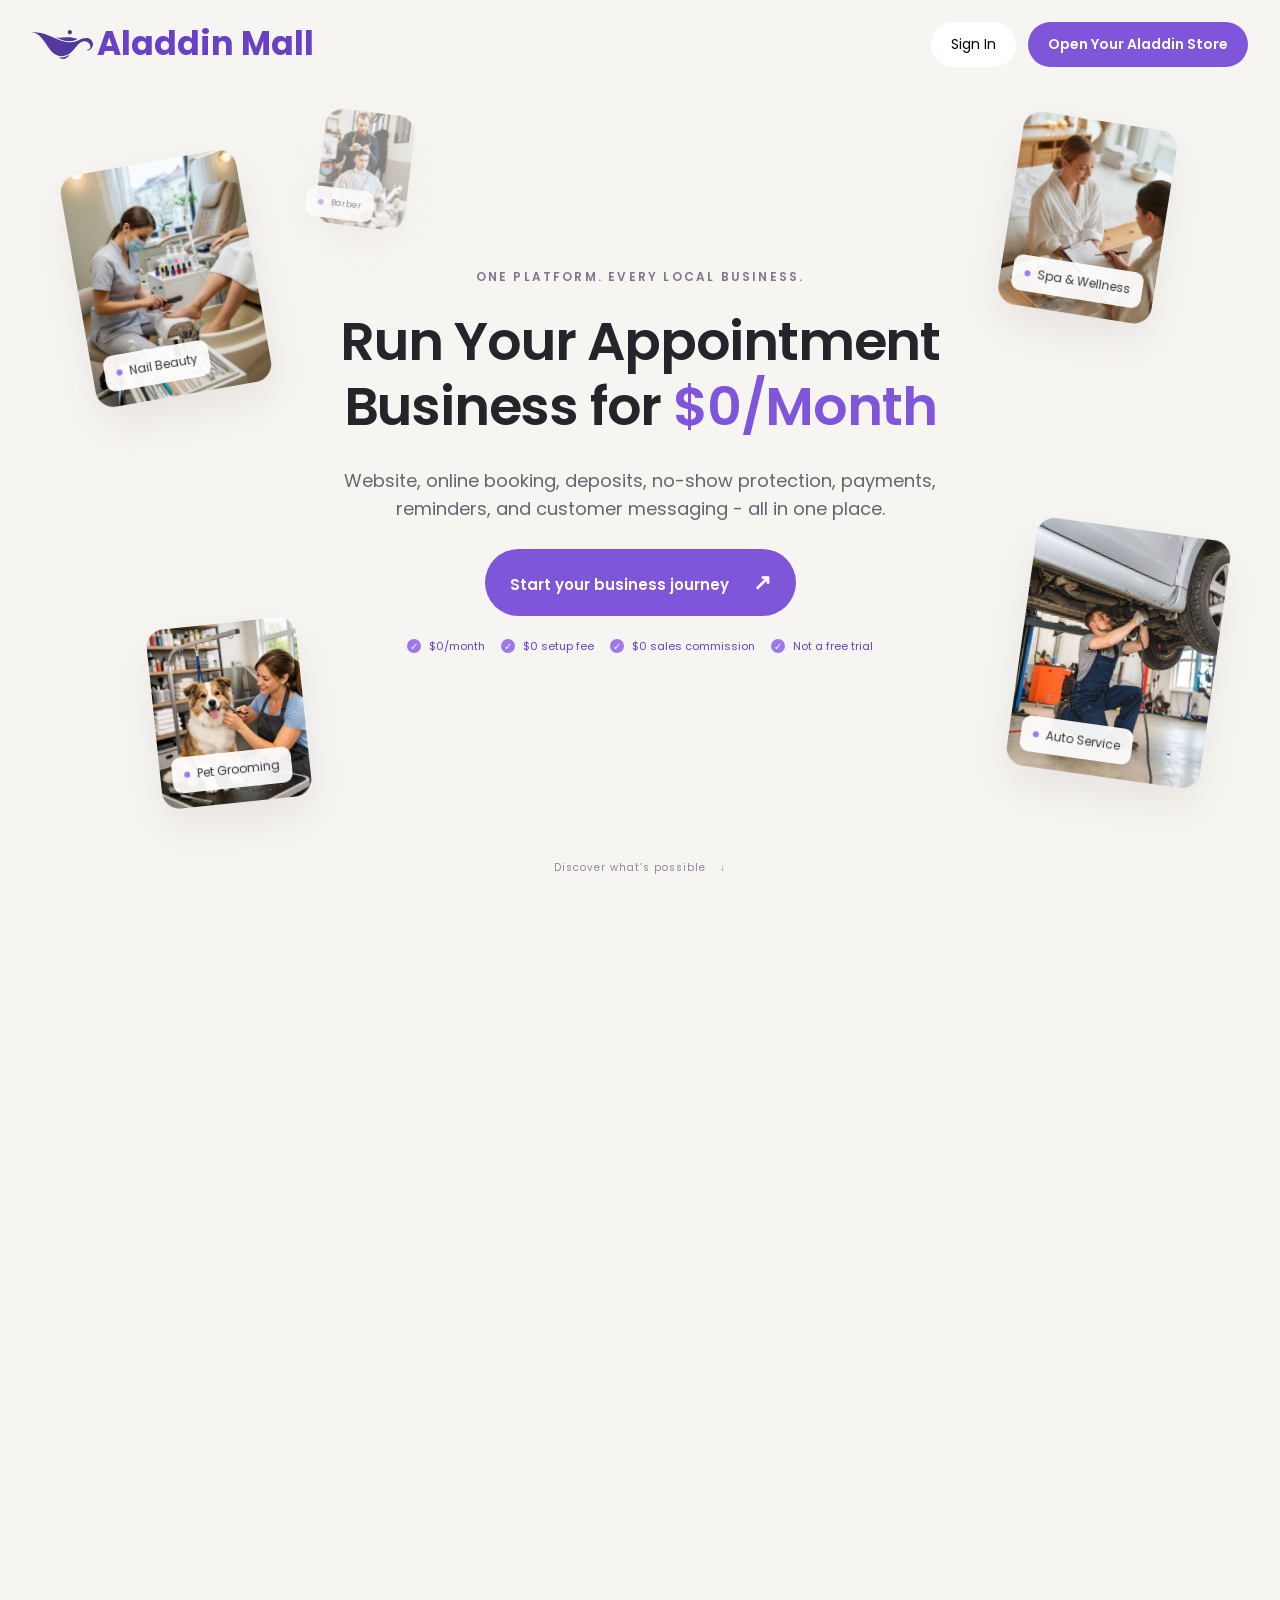
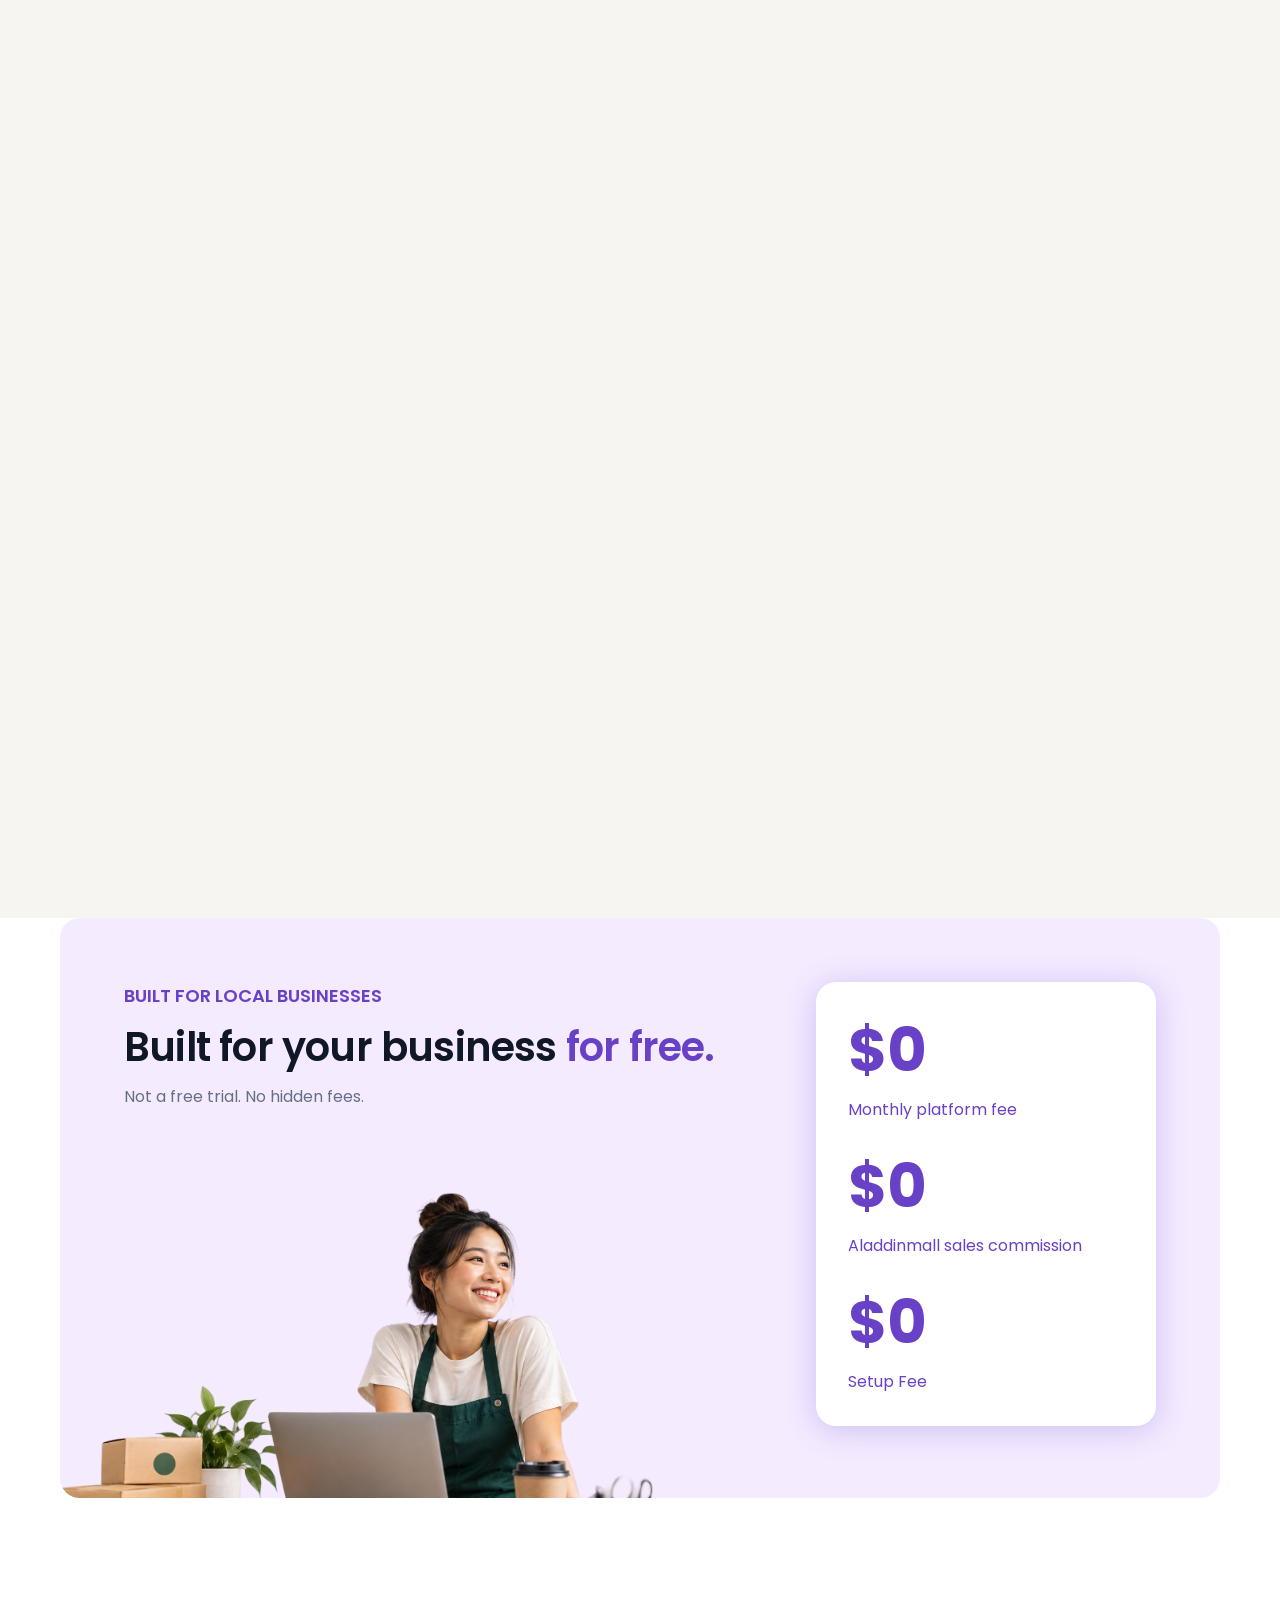
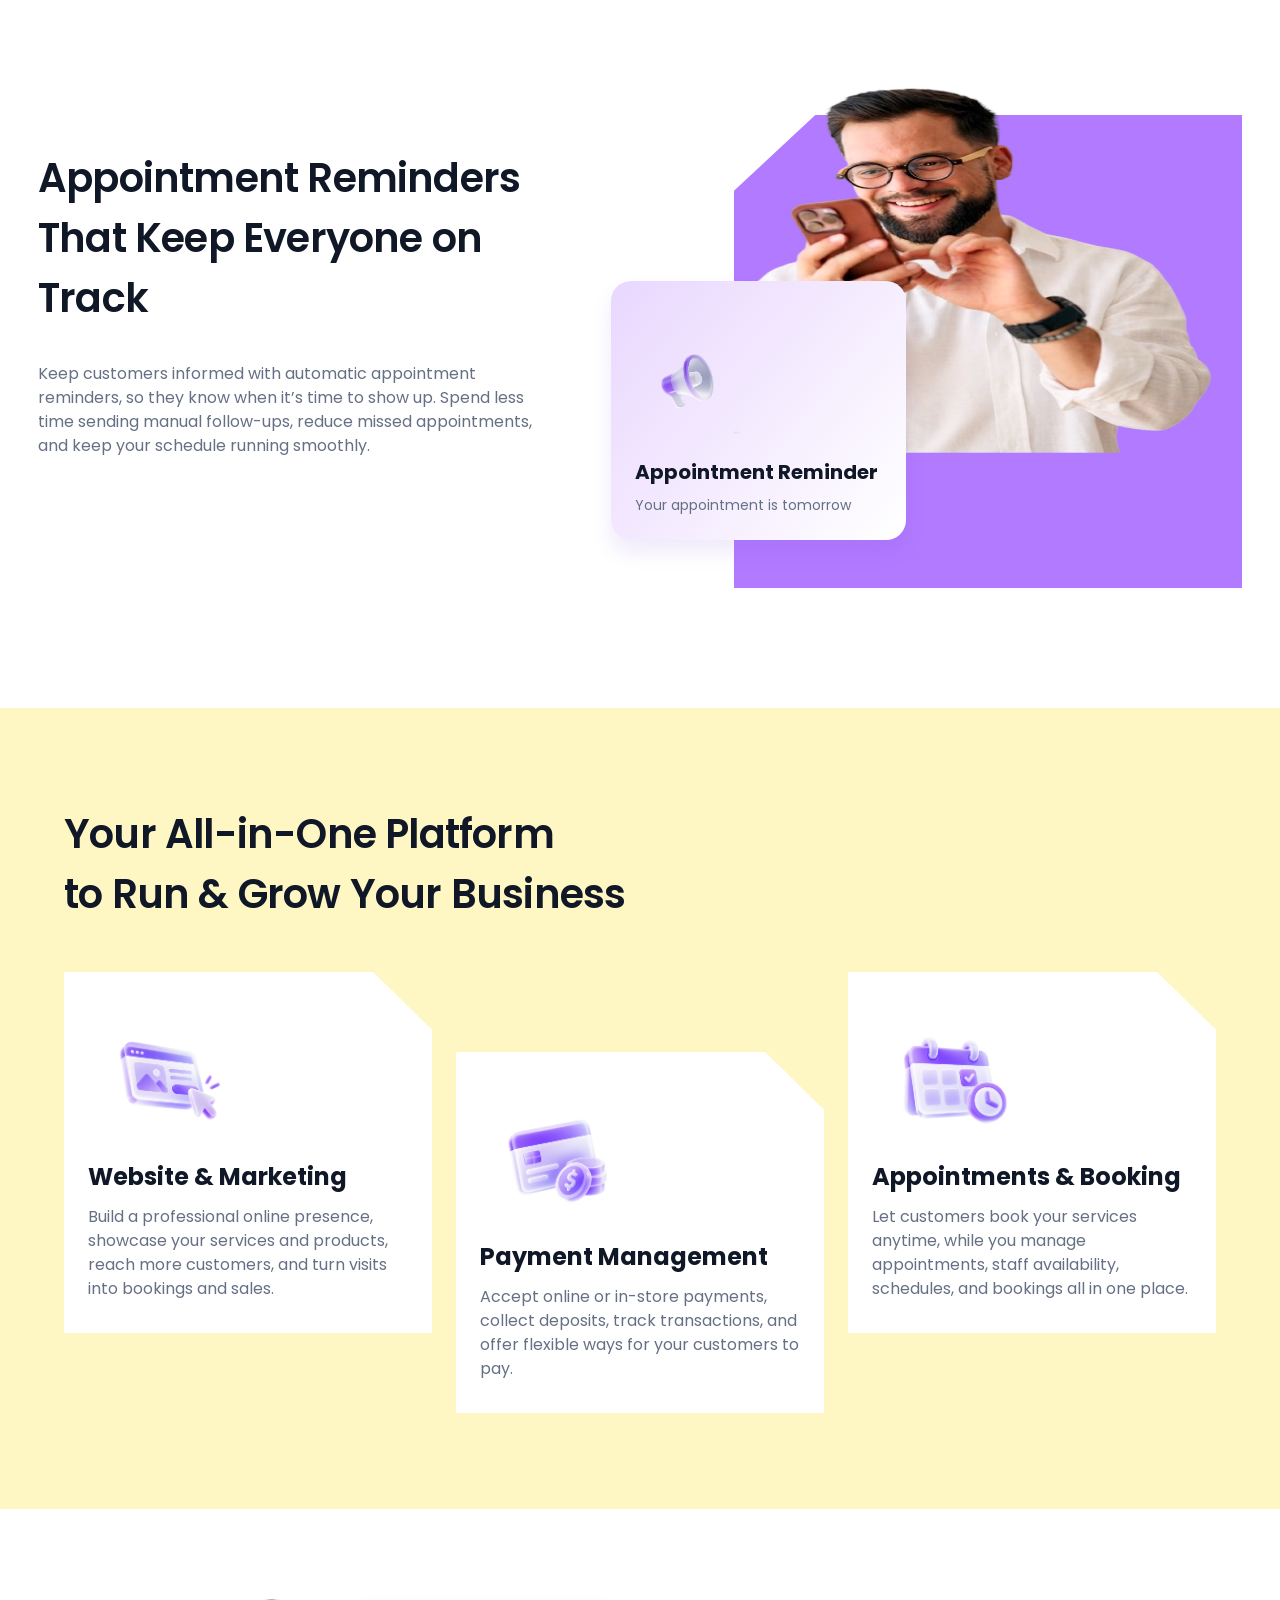
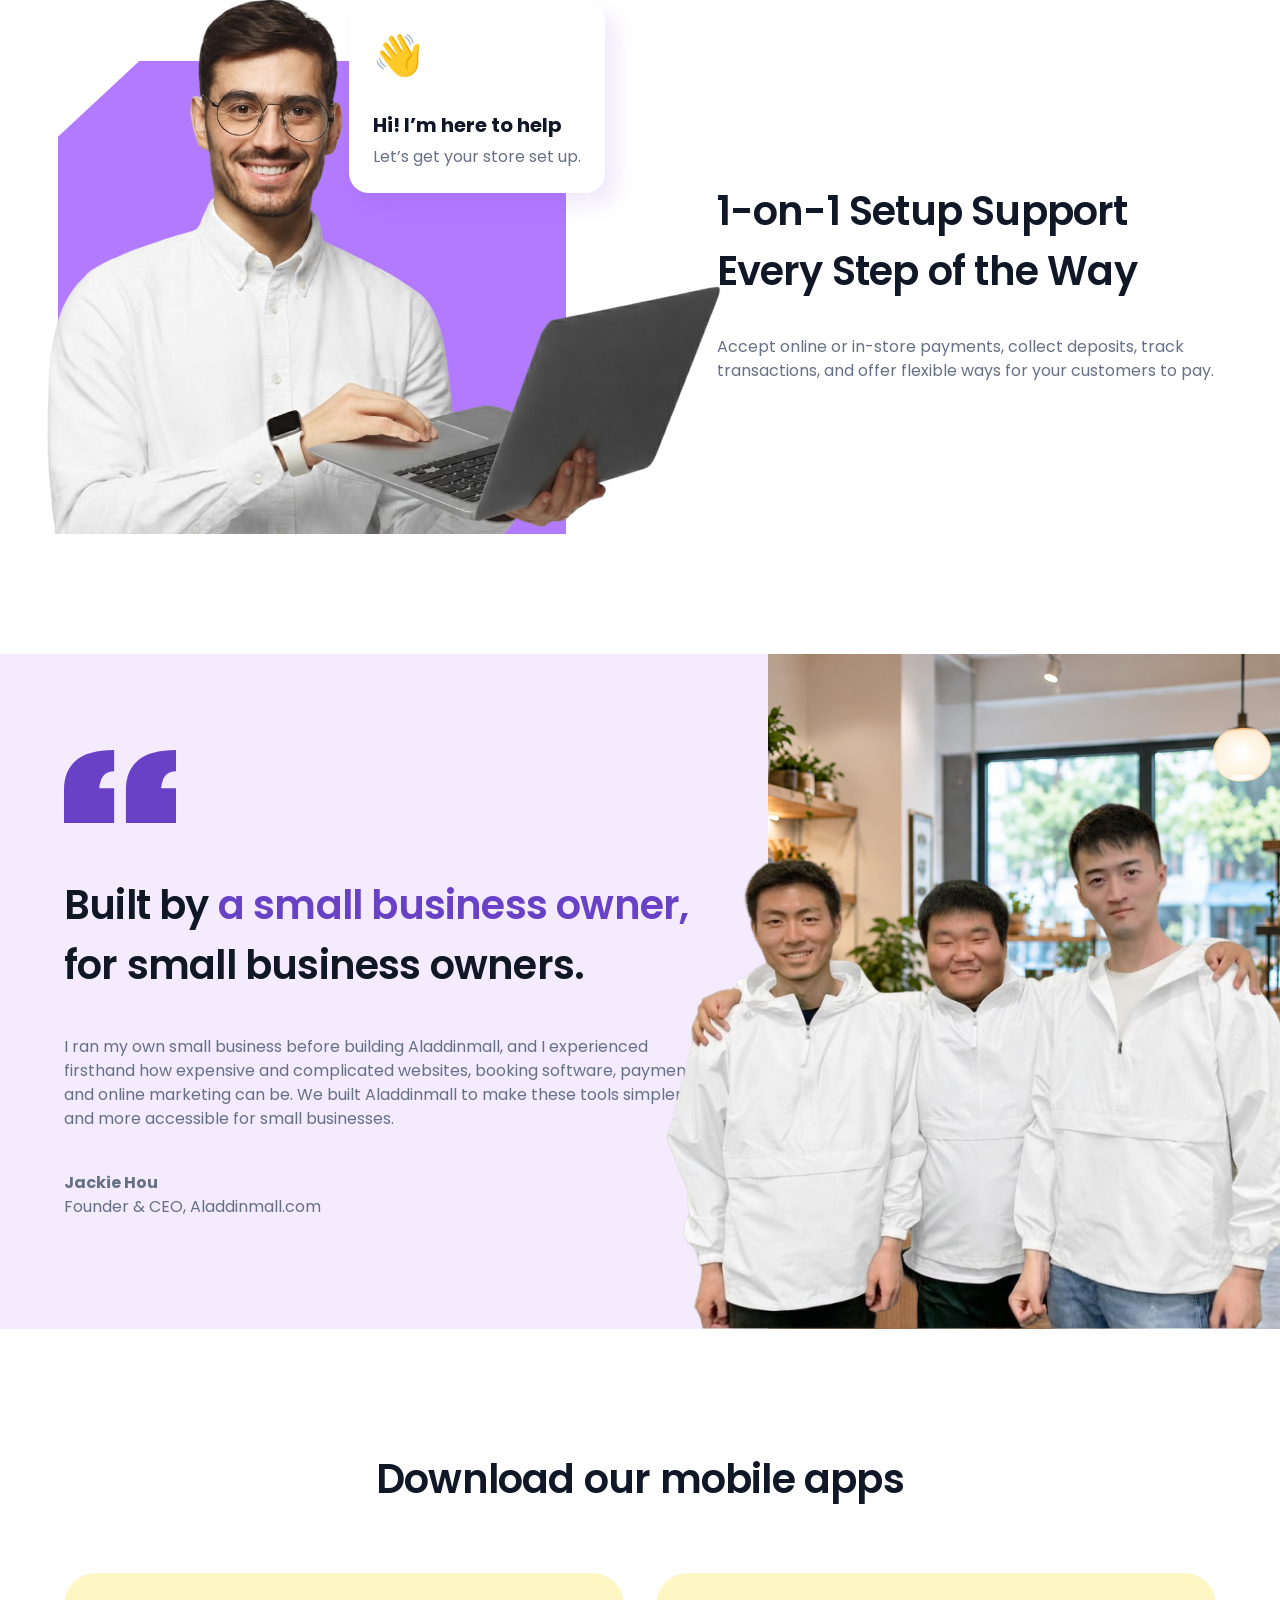
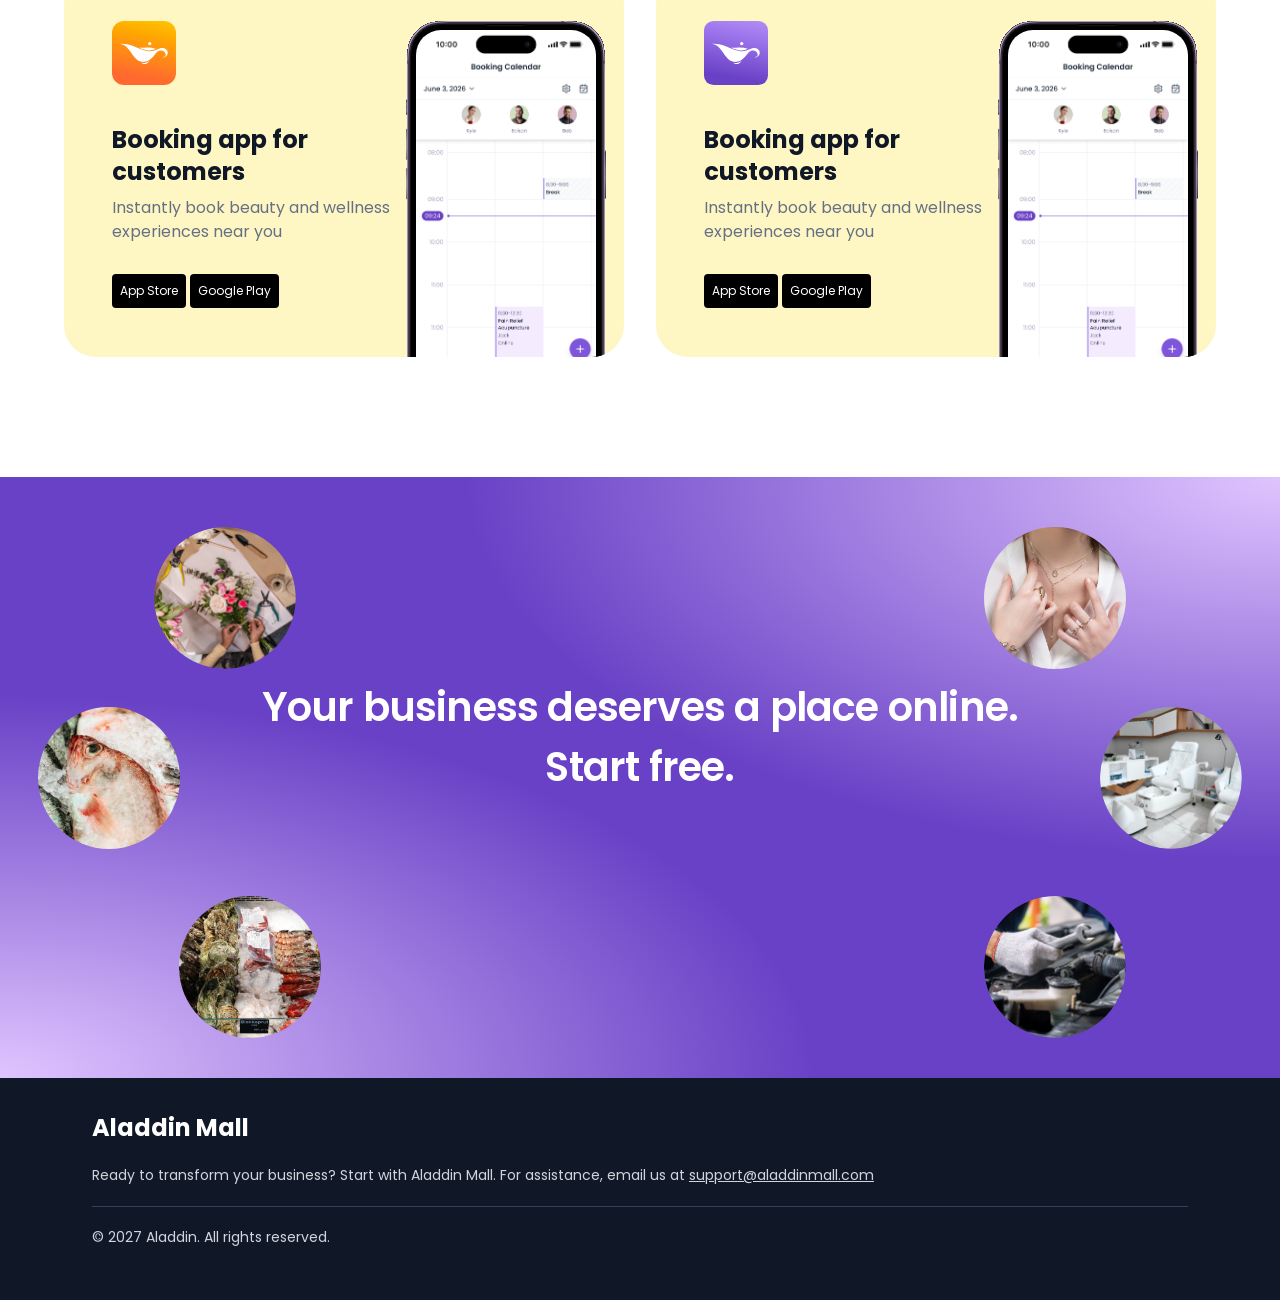
==== index.html @ a782cb8f "Simplify header navigation and set brand wordmark weight to 600" ====
<!doctype html><html lang="en"><meta charset="utf-8"><meta name="viewport" content="width=device-width,initial-scale=1"><title>Aladdin Mall — Your business online</title><link rel="stylesheet" href="style.css"><body><header><a class="logo" href="#"><img src="assets/c7a1d.svg" alt="" class="">Aladdin Mall</a><nav><button data-open="signin">Sign In</button><button class="primary" data-open="signup">Open Your Aladdin Store</button></nav></header><main><div class="hero-scroll-shell"><section class="hero world-hero" id="industries"><div class="gallery-copy"><small>BUILT FOR LOCAL BUSINESSES</small><h2>One platform.<br>Every service business.</h2><p>From beauty and wellness to pets and automotive —<br>everything you need to run your business, in one place.</p></div><div class="scene-stage" aria-label="Industries we serve"><button class="scene scene-0" data-sector="0" aria-label="Explore Nail Beauty"><img src="assets/8c4cc.png" alt="Nail Beauty"><span><i></i>Nail Beauty</span></button><button class="scene scene-1" data-sector="1" aria-label="Explore Spa & Wellness"><img src="assets/426ea.png" alt="Spa & Wellness"><span><i></i>Spa & Wellness</span></button><button class="scene scene-2" data-sector="2" aria-label="Explore Pet Grooming"><img src="assets/953e5.png" alt="Pet Grooming"><span><i></i>Pet Grooming</span></button><button class="scene scene-3" data-sector="3" aria-label="Explore Auto Service"><img src="assets/0fc1e.png" alt="Auto Service"><span><i></i>Auto Service</span></button><button class="scene scene-4" data-sector="4" aria-label="Explore Salon & Barber"><img src="assets/06a1c.png" alt="Barber"><span><i></i>Barber</span></button><button class="scene scene-5" data-sector="5" aria-label="Explore Salon"><img src="assets/salon.png" alt="Salon"><span><i></i>Salon</span></button><button class="scene scene-6" data-sector="6" aria-label="Explore Massage"><img src="assets/massage.png" alt="Massage"><span><i></i>Massage</span></button><button class="scene scene-7" data-sector="7" aria-label="Explore Tattoo & Piercing"><img src="assets/tattoo.png" alt="Tattoo & Piercing"><span><i></i>Tattoo & Piercing</span></button><button class="scene scene-8" data-sector="8" aria-label="Explore Fitness & Recovery"><img src="assets/fitness.png" alt="Fitness & Recovery"><span><i></i>Fitness & Recovery</span></button></div><div class="hero-copy"><small>ONE PLATFORM. EVERY LOCAL BUSINESS.</small><h1>Run Your Appointment Business for <em>$0/Month</em></h1><p>Website, online booking, deposits, no-show protection, payments, reminders, and customer messaging - all in one place.</p><button class="primary" data-open="signup">Start your business journey <span aria-hidden="true">↗</span></button><ul class="checks"><li>$0/month</li><li>$0 setup fee</li><li>$0 sales commission</li><li>Not a free trial</li></ul></div><div class="sector-nav" aria-label="Explore industries"><button data-sector="0" aria-pressed="true">Beauty</button><button data-sector="1" aria-pressed="false">Wellness</button><button data-sector="2" aria-pressed="false">Pets</button><button data-sector="3" aria-pressed="false">Automotive</button><button data-sector="4" aria-pressed="false">Barbers</button><button data-sector="5" aria-pressed="false">Salon</button><button data-sector="6" aria-pressed="false">Massage</button><button data-sector="7" aria-pressed="false">Tattoo & Piercing</button><button data-sector="8" aria-pressed="false">Fitness & Recovery</button></div><a class="scroll-cue" href="#pricing">Discover what’s possible <span>↓</span></a></section></div><section class="price" id="pricing"><small>BUILT FOR LOCAL BUSINESSES</small><h2>Built for your business <em>for free.</em></h2><p>Not a free trial. No hidden fees.</p><img src="assets/4f24e.png" alt="Business owner" class="owner"><aside><div><strong>$0</strong><p>Monthly platform fee</p></div><div><strong>$0</strong><p>Aladdinmall sales commission</p></div><div><strong>$0</strong><p>Setup Fee</p></div></aside></section><section class="split reminder"><div><h2>Appointment Reminders<br>That Keep Everyone on Track</h2><p>Keep customers informed with automatic appointment reminders, so they know when it’s time to show up. Spend less time sending manual follow-ups, reduce missed appointments, and keep your schedule running smoothly.</p></div><div class="visual"><div class="purple"></div><img src="assets/606b9.png" alt="Customer receiving an appointment reminder" class="person"><div class="note"><img src="assets/09635.png" alt="" class=""><b>Appointment Reminder</b><p>Your appointment is tomorrow</p></div></div></section><section class="features"><h2>Your All-in-One Platform<br>to Run & Grow Your Business</h2><div class="feature-grid"><article><img src="assets/d208a.png" alt="" class=""><h3>Website & Marketing</h3><p>Build a professional online presence, showcase your services and products, reach more customers, and turn visits into bookings and sales.</p></article><article><img src="assets/2c61c.png" alt="" class=""><h3>Payment Management</h3><p>Accept online or in-store payments, collect deposits, track transactions, and offer flexible ways for your customers to pay.</p></article><article><img src="assets/446aa.png" alt="" class=""><h3>Appointments & Booking</h3><p>Let customers book your services anytime, while you manage appointments, staff availability, schedules, and bookings all in one place.</p></article></div></section><section class="split support"><div class="visual"><div class="purple"></div><img src="assets/d45be.png" alt="Setup support specialist" class="person"><div class="help">👋<h3>Hi! I’m here to help</h3><p>Let’s get your store set up.</p></div></div><div><h2>1-on-1 Setup Support<br>Every Step of the Way</h2><p>Accept online or in-store payments, collect deposits, track transactions, and offer flexible ways for your customers to pay.</p></div></section><section class="founder"><div><img src="assets/9c1d0.svg" alt="Quote" class="quote"><h2>Built by <em>a small business owner,</em><br>for small business owners.</h2><p>I ran my own small business before building Aladdinmall, and I experienced firsthand how expensive and complicated websites, booking software, payments, and online marketing can be. We built Aladdinmall to make these tools simpler and more accessible for small businesses.</p><p><b>Jackie Hou</b><br>Founder & CEO, Aladdinmall.com</p></div><div class="founder-image"><img src="assets/222a6.png" alt="" class=""><img src="assets/e5a59.png" alt="" class=""></div></section><section class="apps"><h2>Download our mobile apps</h2><div class="app-grid"><article><img src="assets/648e6.svg" alt="Aladdin app" class="app-icon"><h3>Booking app for<br>customers</h3><p>Instantly book beauty and wellness<br> experiences near you</p><a href="https://apps.apple.com/us/search?term=aladdinmall" class="store">App Store</a> <a class="store" href="https://play.google.com/store/search?q=aladdinmall&c=apps">Google Play</a><div class="phone"><img src="assets/fc90f.svg" alt="" class=""><img src="assets/3c81b.png" alt="App preview" class="screen"></div></article><article><img src="assets/37de2.svg" alt="Aladdin app" class="app-icon"><h3>Booking app for<br>customers</h3><p>Instantly book beauty and wellness<br> experiences near you</p><a href="https://apps.apple.com/us/search?term=aladdinmall" class="store">App Store</a> <a class="store" href="https://play.google.com/store/search?q=aladdinmall&c=apps">Google Play</a><div class="phone"><img src="assets/fcab3.svg" alt="" class=""><img src="assets/3c81b.png" alt="App preview" class="screen"></div></article></div></section><section class="cta"><img class="portrait portrait-0" src="assets/8f274.png" alt="Local business"><img class="portrait portrait-1" src="assets/889fd.png" alt="Local business"><img class="portrait portrait-2" src="assets/e3563.png" alt="Local business"><img class="portrait portrait-3" src="assets/97fcd.png" alt="Local business"><img class="portrait portrait-4" src="assets/60ba9.png" alt="Local business"><img class="portrait portrait-5" src="assets/eb3d9.png" alt="Local business"><h2>Your business deserves a place online.<br>Start free.</h2><p>Free website. Booking. Reminders. Payments.</p><button data-open="signup">Get started free</button></section></main><footer><a class="logo" href="#">Aladdin Mall</a><p>Ready to transform your business? Start with Aladdin Mall. For assistance, email us at <a href="mailto:support@aladdinmall.com">support@aladdinmall.com</a></p><hr><p>© 2027 Aladdin. All rights reserved.</p></footer><dialog><form><button type="button" class="close" aria-label="Close">×</button><h2 id="dialog-title">Open your Aladdin store</h2><p>Leave your details to prepare your store setup.</p><label>Business name<input name="business" required autocomplete="organization"></label><label>Email<input type="email" name="email" required autocomplete="email"></label><button class="primary">Continue</button><p id="feedback" role="status"></p></form></dialog><script src="app.js"></script></body></html>
---- style.css ----
@import url('https://fonts.googleapis.com/css2?family=Poppins:wght@400;500;600;700&display=swap');
:root{--purple:#6941c6;--muted:#667085}*{box-sizing:border-box}body{margin:0;color:#101828;font:16px Poppins,Arial,sans-serif}h1,h2,h3,p{margin:0}h1{font-size:60px;line-height:1.2;letter-spacing:-1.2px;font-weight:600}h2{font-size:40px;line-height:1.5;letter-spacing:-.8px;font-weight:600}h3{font-size:24px;line-height:32px}p{color:var(--muted);line-height:1.5}em{font-style:normal;color:var(--purple)}small{color:var(--purple);font-size:18px;font-weight:600}button,a{font:inherit}button{border:0;cursor:pointer;background:white;padding:12px 20px;border-radius:100px}button:hover{filter:brightness(.94)}button:focus-visible,a:focus-visible{outline:3px solid #b692f6;outline-offset:4px}.primary{background:#7f56d9;color:white;font-weight:600}header{height:88px;max-width:1320px;margin:auto;padding:24px 32px;display:flex;justify-content:space-between;align-items:center}.logo{display:flex;align-items:center;text-decoration:none;font-size:33px;font-weight:700;color:var(--purple);gap:4px}.logo img{width:61px;height:29px}nav{display:flex;gap:12px;font-size:14px}.hero{text-align:center;height:692px;padding:112px 20px 0}.hero>p{font-size:18px;line-height:28px;margin:32px auto}.hero .primary{width:200px;height:60px}.checks{display:flex;justify-content:center;gap:24px;list-style:none;padding:0;margin:32px 0;color:var(--purple)}.checks li:before{content:'✓';display:inline-grid;place-items:center;background:#9e77ed;color:white;width:20px;height:20px;border-radius:50%;margin-right:8px}.industries{text-align:center;padding:120px 0}.industries p{font-size:18px;margin:12px 20px 64px}.carousel{display:flex;gap:24px;overflow:auto;justify-content:center;padding:0 12px}.industry{position:relative;flex:0 0 265px;height:326px;border-radius:12px;overflow:hidden}.industry>img{width:100%;height:100%;object-fit:cover}.industry span{position:absolute;bottom:16px;left:13px;right:13px;background:#ffffffc9;backdrop-filter:blur(6px);padding:12px;text-align:left;border-radius:8px;font-weight:600}.price{margin:0 60px;position:relative;height:580px;border-radius:20px;background:#f4ebff;padding:64px;overflow:hidden}.price h2{margin:8px 0}.price .owner{position:absolute;width:820px;bottom:-50px;left:-50px}.price aside{position:absolute;right:64px;top:64px;background:white;border-radius:20px;width:340px;padding:32px;box-shadow:0 4px 30px #7f56d94d}.price aside strong{font-size:60px;line-height:72px;color:var(--purple)}.price aside p{color:var(--purple);margin:12px 0 28px}.price aside div:last-child p{margin-bottom:0}.split{display:grid;grid-template-columns:1fr 1.2fr;align-items:center;gap:48px;padding:120px 38px;min-height:800px}.split p{margin-top:34px}.visual{position:relative;height:570px}.purple{position:absolute;background:#b17aff;width:508px;height:473px;bottom:0;right:0;clip-path:polygon(16% 0,100% 0,100% 100%,0 100%,0 16%)}.person{position:absolute;right:0;bottom:0;width:564px;height:647px;object-fit:contain}.note{position:absolute;bottom:48px;left:0;padding:24px;background:linear-gradient(130deg,#e9d7fe,white);box-shadow:0 12px 20px #7f56d91f;border-radius:20px;width:295px}.note img{display:block;width:107px;height:152px;object-fit:contain}.note b{display:block;font-size:20px}.note p{font-size:14px;margin:8px 0 0}.features{background:#fef7c3;padding:96px 64px}.feature-grid{display:grid;grid-template-columns:repeat(3,1fr);gap:24px;margin-top:48px;align-items:start}.feature-grid article{background:white;padding:32px 24px;clip-path:polygon(0 0,84% 0,100% 16%,100% 100%,0 100%)}.feature-grid article:nth-child(2){margin-top:80px}.feature-grid img{width:150px;height:150px;object-fit:contain}.feature-grid p{margin-top:12px}.support{grid-template-columns:1.2fr 1fr;min-height:745px}.support .visual{height:505px}.support .person{width:718px;height:551px;left:0}.support .purple{left:20px}.help{position:absolute;right:10%;top:-28px;background:white;padding:24px;border-radius:0 20px 20px;box-shadow:12px 12px 20px #7f56d91f;font-size:40px}.help h3{font-size:20px;margin-top:24px}.help p{font-size:16px;margin:4px 0 0}.founder{display:grid;grid-template-columns:60% 40%;background:#f4ebff;overflow:hidden;min-height:675px}.founder>div:first-child{padding:96px 64px}.quote{width:112px;height:73px;margin-bottom:45px}.founder p{margin-top:40px}.founder-image{position:relative}.founder-image img:first-child{width:100%;height:100%;object-fit:cover;position:absolute}.founder-image img:last-child{position:absolute;width:143%;height:604px;bottom:0;left:-24%;object-fit:cover}.apps{padding:120px 64px}.apps>h2{text-align:center;margin-bottom:64px}.app-grid{display:grid;grid-template-columns:1fr 1fr;gap:32px}.app-grid article{position:relative;background:#fef7c3;border-radius:32px;padding:48px;overflow:hidden;height:384px}.app-icon{width:64px;height:64px;margin-bottom:32px}.app-grid h3{max-width:287px}.app-grid p{margin:8px 0 30px;max-width:287px}.store{display:inline-block;color:white;background:black;font-size:12px;text-decoration:none;padding:8px;border-radius:4px}.phone{position:absolute;left:61%;top:48px;width:200px;height:408px}.phone>img:first-child{width:100%;height:100%}.phone .screen{position:absolute;inset:2.2% 5%;width:90%;height:95.6%;object-fit:cover;border-radius:25px}.cta{background:radial-gradient(at 0% 100%,#dfc4ff,transparent 45%),radial-gradient(at 100% 0%,#dfc4ff,transparent 45%),#6941c6;text-align:center;padding:200px 20px 160px;color:white}.cta p{color:#e9d7fe;margin:24px 0}footer{padding:32px 92px;background:#101828;color:white;font-size:14px}footer .logo{color:white;font-size:24px}footer p{margin:20px 0;color:#d0d5dd}footer a{color:inherit}hr{border:0;border-top:1px solid #344054}dialog{border:0;border-radius:24px;padding:40px;width:min(92vw,500px);box-shadow:0 20px 80px #10182855}dialog::backdrop{background:#10182899}dialog h2{font-size:28px}label{display:block;margin:20px 0}input{display:block;width:100%;padding:12px;border:1px solid #d0d5dd;border-radius:8px;font:inherit;margin-top:6px}.close{position:absolute;right:8px;top:4px;font-size:28px}#feedback{margin-top:16px}
@media(max-width:1000px){h1{font-size:48px}h2{font-size:32px}.price{margin:0 24px;padding:40px}.price aside{right:32px;width:280px}.price h2{max-width:55%}.split{gap:24px;padding:90px 24px}.person{max-width:100%}.purple{max-width:90%}.support .person{width:100%}.founder>div:first-child{padding:60px 32px}.apps{padding:80px 24px}.app-grid article{padding:32px}.phone{left:65%}.app-grid h3,.app-grid p{max-width:60%}.store{font-size:10px}.logo{font-size:25px}.feature-grid{gap:16px}.features{padding:64px 24px}}
@media(max-width:650px){header{padding:16px;height:80px}.logo{font-size:20px}.logo img{width:38px;height:auto}nav .primary{font-size:11px;padding:10px}nav button:first-child{padding:8px;font-size:12px}nav{gap:2px}.hero{height:auto;padding:90px 20px 100px}h1{font-size:38px}h1 br{display:none}.hero p br,.industries p br{display:none}.checks{flex-wrap:wrap;font-size:12px;gap:12px}.industries{padding:60px 0}.industries h2{padding:0 20px}.industries p{margin-bottom:32px}.carousel{justify-content:flex-start;padding:0 20px}.industry{flex-basis:230px}small{font-size:13px}.price{height:740px;margin:0 16px;padding:28px}.price h2{max-width:100%}.price aside{top:220px;right:24px;width:190px;padding:20px}.price aside strong{font-size:44px}.price aside p{font-size:12px}.price .owner{width:580px;left:-150px;bottom:0}.split,.support{display:flex;flex-direction:column;min-height:0;padding:80px 24px;gap:50px}.split h2{font-size:30px}.visual{width:100%;height:430px}.person{height:470px}.purple{height:340px}.note{width:220px;bottom:0;padding:18px}.note img{height:90px;width:80px}.note b{font-size:16px}.features{padding:60px 24px}.feature-grid{grid-template-columns:1fr}.feature-grid article:nth-child(2){margin:0}.feature-grid img{width:120px;height:120px}.support .visual{height:400px}.support .person{height:430px}.help{padding:16px;right:0;top:0}.help h3{font-size:16px}.help p{font-size:12px}.founder{grid-template-columns:1fr}.founder>div:first-child{padding:60px 24px}.founder-image{height:480px}.founder-image img:last-child{height:460px}.app-grid{grid-template-columns:1fr}.apps{padding:64px 20px}.apps>h2{margin-bottom:32px}.app-grid article{padding:24px}.app-grid h3{font-size:20px}.app-grid p{font-size:13px}.phone{left:62%;width:170px;height:346px;top:80px}.cta{padding:100px 24px}.cta h2{font-size:30px}footer{padding:32px 24px}}
.cta{position:relative;overflow:hidden}.portrait{position:absolute;width:142px;height:142px;object-fit:cover;border-radius:50%}.portrait-0{left:12%;top:50px}.portrait-1{left:3%;top:230px}.portrait-2{left:14%;bottom:40px}.portrait-3{right:12%;top:50px}.portrait-4{right:3%;top:230px}.portrait-5{right:12%;bottom:40px}@media(max-width:900px){.portrait{width:70px;height:70px;opacity:.5}.portrait-1,.portrait-4{display:none}}/* Motion: progressive enhancement, with content visible before initialization. */
html{scroll-behavior:smooth;scroll-padding-top:100px}header{position:sticky;top:0;z-index:20;max-width:none;padding-left:max(32px,calc((100vw - 1256px)/2));padding-right:max(32px,calc((100vw - 1256px)/2));background:#ffffffed;backdrop-filter:blur(16px);transition:box-shadow .3s,height .3s}header.scrolled{box-shadow:0 4px 28px #6941c610}button,.store{transition:transform .25s,box-shadow .25s,background .25s}button:hover,.store:hover{transform:translateY(-3px);box-shadow:0 8px 24px #6941c62b}button:active,.store:active{transform:translateY(0) scale(.97)}.industry{transition:transform .4s,box-shadow .4s}.industry>img{transition:transform .7s cubic-bezier(.2,.7,.2,1)}.industry:hover>img{transform:scale(1.075)}.industry:hover{box-shadow:0 16px 30px #10182826}.feature-grid article{transition:translate .35s}.feature-grid article:hover{translate:0 -10px}.feature-grid article img{transition:transform .5s}.feature-grid article:hover img{transform:translateY(-8px) rotate(-4deg)}.app-grid article{transition:box-shadow .35s}.app-grid article:hover{box-shadow:0 18px 40px #6941c61f}.phone{transition:transform .6s}.app-grid article:hover .phone{transform:translateY(-14px) rotate(-2deg)}.motion-reveal{opacity:0;translate:0 36px;transition:opacity .8s cubic-bezier(.2,.7,.2,1),translate .8s cubic-bezier(.2,.7,.2,1);transition-delay:var(--reveal-delay,0ms)}.motion-reveal.is-visible{opacity:1;translate:0 0}.scroll-progress{position:fixed;left:0;top:0;height:3px;width:100%;transform:scaleX(0);transform-origin:left;background:linear-gradient(90deg,#b692f6,#6941c6);z-index:30;pointer-events:none}.visual .person,.portrait{translate:0 var(--parallax,0px)}.note,.help{animation:float-card 5s ease-in-out infinite}.help{animation-delay:-2.5s}@keyframes float-card{0%,100%{transform:translateY(0)}50%{transform:translateY(-10px)}}.hero em{background:linear-gradient(110deg,#6941c6 20%,#ac7ef4 50%,#6941c6 80%);background-size:200% auto;background-clip:text;-webkit-background-clip:text;color:transparent;animation:hero-sheen 7s ease-in-out infinite}@keyframes hero-sheen{0%,100%{background-position:0% center}50%{background-position:100% center}}dialog[open]{animation:dialog-in .25s ease-out}@keyframes dialog-in{from{opacity:0;transform:translateY(14px) scale(.98)}to{opacity:1;transform:none}}@media(max-width:650px){header{padding:16px}.motion-reveal{translate:0 22px}.note,.help{animation:none}}@media(prefers-reduced-motion:reduce){html{scroll-behavior:auto}*,*::before,*::after{animation:none!important;transition:none!important}.motion-reveal{opacity:1;translate:none}.visual .person,.portrait{translate:none!important}.hero em{color:#6941c6;background:none}}
/* A single editorial canvas for navigation, message and industry scenes. */
body{background:#fff}header{background:#f7f5f1e8;box-shadow:none}header nav>a{align-self:center;text-decoration:none;color:#344054;padding:8px 12px}header.scrolled{background:#fffffff2}.world-hero{position:relative;isolation:isolate;min-height:880px;height:calc(100svh - 88px);max-height:1100px;padding:86px 20px 120px;background:#f7f5f1;overflow:hidden;display:flex;flex-direction:column;align-items:center;justify-content:center}.hero-copy{position:relative;z-index:2;max-width:780px;pointer-events:none}.hero-copy>*{pointer-events:auto}.hero-copy small{font-size:12px;letter-spacing:2.2px;color:#81748f}.hero-copy h1{font-size:clamp(60px,5.4vw,86px);line-height:1.08;letter-spacing:-4px;margin:22px 0 28px;color:#23252b}.hero-copy h1 em{background:none;color:#7f56d9;animation:none}.hero-copy>p{font-size:17px;line-height:1.8;color:#68636e}.hero-copy>p strong{color:#6941c6;font-weight:500;display:inline-block;min-width:90px}.hero-copy>p b{font-weight:500;color:#343039}.hero-copy .primary{width:auto;height:auto;padding:17px 25px;margin-top:26px;font-size:15px}.hero-copy .primary span{margin-left:20px;font-size:22px}.hero-copy .checks{font-size:11px;gap:16px;margin:22px 0 0}.hero-copy .checks li:before{width:14px;height:14px;font-size:10px}.scene-stage{position:absolute;inset:0;z-index:0}.scene{position:absolute;padding:0;background:transparent;border-radius:18px;overflow:visible;width:178px;height:235px;box-shadow:0 20px 44px #44364c16;transform:rotate(var(--angle));animation:scene-drift 7s ease-in-out infinite;animation-delay:var(--phase);transition:opacity .5s,filter .5s,scale .4s}.scene>img{width:100%;height:100%;object-fit:cover;border-radius:18px}.scene>span{position:absolute;bottom:15px;left:12px;white-space:nowrap;font-size:12px;padding:9px 12px;border-radius:9px;background:#ffffffed;color:#39313f;box-shadow:0 4px 20px #00000009;display:flex;align-items:center;gap:7px}.scene i{display:block;width:6px;height:6px;background:#9e77ed;border-radius:50%}.scene-0{left:6%;top:9%;--angle:-10deg;--phase:-2s}.scene-1{right:9%;top:4%;width:155px;height:195px;--angle:9deg;--phase:-4s}.scene-2{left:12%;bottom:12%;width:150px;height:180px;--angle:-6deg;--phase:-1s}.scene-3{right:5%;bottom:15%;width:195px;height:250px;--angle:8deg;--phase:-3s}.scene-4{left:25%;top:3%;width:90px;height:115px;--angle:7deg;--phase:-5s;filter:blur(2px);opacity:.5}.scene-4>span{font-size:9px;left:-10px;bottom:5px}.scene:hover,.scene.active{scale:1.05;filter:none;opacity:1;box-shadow:0 24px 50px #6941c633}.scene:hover{transform:rotate(var(--angle));z-index:3}.sector-nav{position:absolute;bottom:72px;display:flex;gap:6px;z-index:4;padding:5px;border:1px solid #e4dfeb;border-radius:100px;background:#ffffff9c}.sector-nav button{font-size:12px;background:transparent;color:#81748f;padding:8px 16px}.sector-nav button[aria-pressed=true]{color:white;background:#7f56d9;box-shadow:0 3px 10px #6941c622}.scroll-cue{position:absolute;bottom:24px;font-size:10px;letter-spacing:1px;color:#908798;text-decoration:none}.scroll-cue span{display:inline-block;margin-left:10px;animation:float-card 3s infinite}@keyframes scene-drift{0%,100%{translate:0 0;rotate:0deg}50%{translate:0 -12px;rotate:2deg}}@media(min-width:1700px){.scene{width:210px;height:280px}.scene-4{width:110px;height:145px}}@media(max-width:1100px){.scene-0{left:2%;width:135px;height:180px}.scene-1{right:3%;width:125px;height:165px}.scene-2{left:3%;width:120px;height:160px}.scene-3{right:2%;width:135px;height:185px}.scene-4{left:25%}.hero-copy h1{font-size:68px}header nav>a{display:none}}@media(max-width:650px){.world-hero{min-height:980px;height:auto;padding:160px 20px 310px;justify-content:flex-start}.hero-copy h1{font-size:56px;letter-spacing:-2.6px;margin-top:18px}.hero-copy small{font-size:9px;letter-spacing:1.5px}.hero-copy>p{font-size:14px}.hero-copy .checks{font-size:9px;gap:8px;flex-wrap:nowrap}.hero-copy .checks li:before{margin-right:4px;width:11px;height:11px;font-size:8px}.scene-0{width:88px;height:108px;left:5%;top:22px}.scene-1{width:85px;height:100px;right:7%;top:24px}.scene-2{left:5%;bottom:125px;width:100px;height:120px}.scene-3{right:4%;bottom:130px;width:100px;height:130px}.scene-4{left:39%;top:auto;bottom:155px;width:70px;height:95px}.scene>span{font-size:9px;padding:6px 8px;left:3px;bottom:8px}.scene i{width:4px;height:4px}.sector-nav{bottom:67px;gap:0;max-width:95%;padding:4px}.sector-nav button{font-size:10px;padding:8px 10px}.scene{animation:none}.hero-copy .primary{font-size:14px}.hero-copy .checks{margin-top:16px}}@media(prefers-reduced-motion:reduce){.scene,.scroll-cue span{animation:none!important}}
/* Depth-led scene motion replaces the uniform floating loop. */
.scene-stage{perspective:1100px;transform-style:preserve-3d}.world-hero .scene{animation:none;translate:none;rotate:none;transform:translate3d(var(--scene-x,0px),var(--scene-y,0px),0) rotateX(var(--scene-rx,0deg)) rotateY(var(--scene-ry,0deg)) rotate(var(--angle));will-change:transform;transition:box-shadow .4s,filter .6s,scale .4s;backface-visibility:hidden}.world-hero .scene:hover{transform:translate3d(var(--scene-x,0px),var(--scene-y,0px),0) rotateX(var(--scene-rx,0deg)) rotateY(var(--scene-ry,0deg)) rotate(var(--angle))}.scene>img{transition:transform .7s cubic-bezier(.2,.8,.2,1)}.scene:hover>img{transform:scale(1.045)}.scene>span{transition:transform .6s cubic-bezier(.2,.8,.2,1)}.scene:hover>span{transform:translateY(-5px)}.scene-stage{opacity:1!important;translate:none!important}.scene-4{filter:blur(2px);opacity:.5}@media(prefers-reduced-motion:reduce){.world-hero .scene{transform:rotate(var(--angle))!important;will-change:auto}}
/* Entrance first, then downward scroll travel. */
.world-hero .scene{opacity:var(--scene-enter-opacity,1);scale:var(--scene-enter-scale,1)}.world-hero .scene-4{opacity:calc(var(--scene-enter-opacity,1) * .5)}.world-hero .scene.active,.world-hero .scene:hover{scale:calc(var(--scene-enter-scale,1) * 1.04)}@media(prefers-reduced-motion:reduce){.world-hero .scene{opacity:1;scale:1}.world-hero .scene-4{opacity:.5}}
/* Hold the hero while its scenes assemble into the preview gallery. */
.hero-scroll-shell{height:190svh;position:relative;background:#f7f5f1}.hero-scroll-shell .world-hero{position:sticky;top:88px;height:calc(100svh - 88px);min-height:680px;max-height:none;padding:40px 20px 110px}.hero-scroll-shell .scene-stage{transition:none}.hero-scroll-shell .scene{transform:translate3d(var(--scene-x,0px),var(--scene-y,0px),0) rotateY(var(--scene-ry,0deg)) rotate(calc(var(--angle) * (1 - var(--row-turn,0))));transition:box-shadow .3s,filter .3s;scale:1!important}.hero-scroll-shell .scene:hover{transform:translate3d(var(--scene-x,0px),var(--scene-y,0px),0) rotateY(var(--scene-ry,0deg)) rotate(calc(var(--angle) * (1 - var(--row-turn,0))))}.hero-scroll-shell .scene-4{opacity:calc(var(--scene-enter-opacity,1) * (.5 + var(--row-turn,0) * .5));filter:blur(calc(2px * (1 - var(--row-turn,0))))}.row-ready .scene:hover{box-shadow:0 18px 45px #6941c645}.row-ready .scroll-cue{font-size:0}.row-ready .scroll-cue:before{content:'Explore your industry';font-size:12px}.row-ready .scroll-cue span{font-size:14px}.hero-copy{will-change:opacity}.row-ready .scene>span{white-space:normal;text-align:left}.row-ready .scene:focus-visible{outline:3px solid #6941c6;outline-offset:5px}@media(max-width:650px){.hero-scroll-shell{height:180svh}.hero-scroll-shell .world-hero{top:80px;min-height:600px;height:calc(100svh - 80px);padding-top:100px}.hero-scroll-shell .hero-copy h1{font-size:44px}.hero-scroll-shell .scene-stage{touch-action:pan-x pan-y}.row-ready .scene-stage{padding-bottom:10px}.row-ready .scene{pointer-events:auto}}@media(prefers-reduced-motion:reduce){.hero-scroll-shell .scene{transform:translate(var(--scene-x,0px),var(--scene-y,0px))!important}}
.gallery-copy{position:absolute;z-index:3;top:28px;left:20px;right:20px;text-align:center;opacity:0;visibility:hidden;pointer-events:none}.gallery-copy small{font-size:10px;letter-spacing:2px}.gallery-copy h2{font-size:clamp(26px,3vw,44px);line-height:1.15;margin:12px 0;color:#23252b;letter-spacing:-1.2px}.gallery-copy h2 br{display:none}.gallery-copy p{font-size:14px;line-height:1.6}.gallery-copy p br{display:none}@media(max-width:650px){.gallery-copy{top:30px}.gallery-copy h2{font-size:28px}.gallery-copy h2 br{display:block}.gallery-copy p{font-size:12px;max-width:330px;margin:auto}}@media(max-height:740px) and (min-width:651px){.gallery-copy{top:10px}.gallery-copy h2{font-size:28px;margin:8px 0}.gallery-copy p{font-size:12px}}
/* Interleave foreground cards, solid copy, and background cards. */
.hero-scroll-shell .scene-stage{display:contents;perspective:none;transform-style:flat}.hero-scroll-shell .hero-copy{z-index:2;opacity:1!important;transition:none;will-change:transform}.hero-scroll-shell .scene{z-index:1}.hero-scroll-shell .scene-1,.hero-scroll-shell .scene-3{z-index:4}.hero-scroll-shell .scene:hover{z-index:5}.hero-scroll-shell .gallery-copy{z-index:6}.hero-scroll-shell .sector-nav{opacity:1!important;transition:none}.hero-scroll-shell .row-ready .scene{z-index:4}

/* Additional industry scenes retain foreground/background depth. */
.scene-5{left:2%;top:46%;width:125px;height:160px;--angle:7deg}.scene-6{right:2%;top:42%;width:120px;height:155px;--angle:-8deg}.scene-7{left:27%;bottom:5%;width:105px;height:138px;--angle:9deg}.scene-8{right:26%;top:1%;width:105px;height:138px;--angle:-7deg}.hero-scroll-shell .scene-6,.hero-scroll-shell .scene-7{z-index:4}.sector-nav{max-width:calc(100% - 40px);overflow-x:auto;white-space:nowrap}.sector-nav button{flex-shrink:0}.row-ready .scroll-cue:before{content:'Scroll sideways to explore every industry'}.row-ready{scrollbar-width:thin;scrollbar-color:#b692f6 #f7f5f1}.row-ready .scene>span{font-size:11px;left:8px;right:8px;padding:8px}.gallery-copy h2 br:after{content:' '}
@media(max-width:1100px){.scene-5{left:0;width:90px;height:120px}.scene-6{right:0;width:90px;height:120px}.scene-7{left:24%;width:80px;height:105px}.scene-8{right:24%;width:80px;height:105px}}
@media(max-width:650px){.scene-5{left:1%;top:37%;width:60px;height:80px}.scene-6{right:1%;top:40%;width:60px;height:80px}.scene-7{left:25%;bottom:140px;width:65px;height:85px}.scene-8{right:28%;top:12px;width:60px;height:80px}.scene-5 span,.scene-6 span,.scene-7 span,.scene-8 span{font-size:7px;padding:4px}.row-ready .scene span{font-size:10px}}

/* Preserve the original Figma hero messaging with readable line wrapping. */
.hero-scroll-shell .hero-copy h1{font-size:clamp(40px,4.2vw,60px);line-height:1.2;letter-spacing:-1.2px;max-width:800px}.hero-copy>p{max-width:632px;margin-left:auto;margin-right:auto;line-height:28px;font-size:18px}.hero-copy .checks{flex-wrap:wrap;justify-content:center}@media(max-width:650px){.hero-scroll-shell .hero-copy h1{font-size:36px;letter-spacing:-.8px}.hero-copy>p{font-size:15px;line-height:24px}.hero-copy .checks{gap:8px 12px;font-size:10px}}

/* A calm opening: further industries are introduced by scroll progress. */
.hero-scroll-shell .scene:nth-child(n+6){visibility:hidden}
.hero-scroll-shell .sector-nav{display:none}

/* Reading hold, with restrained near/far motion around the stationary copy. */
.hero-scroll-shell{height:270svh}
.hero-scroll-shell .scene,.hero-scroll-shell .scene:hover{transform:perspective(1100px) translate3d(var(--scene-x,0px),var(--scene-y,0px),var(--scene-z,0px)) rotateX(var(--scene-rx,0deg)) rotateY(var(--scene-ry,0deg)) rotate(calc(var(--angle) * (1 - var(--row-turn,0))));will-change:transform}
@media(max-width:650px){.hero-scroll-shell{height:240svh}}
@media(prefers-reduced-motion:reduce){.hero-scroll-shell .scene,.hero-scroll-shell .scene:hover{transform:translate(var(--scene-x,0px),var(--scene-y,0px))!important}}

/* Depth emergence: scroll sets blur directly to keep focus in sync with Z. */
.hero-scroll-shell .scene,.hero-scroll-shell .scene:hover{transition:box-shadow .3s;transform-origin:50% 50%}
@media(prefers-reduced-motion:reduce){.hero-scroll-shell .scene{filter:none!important}}
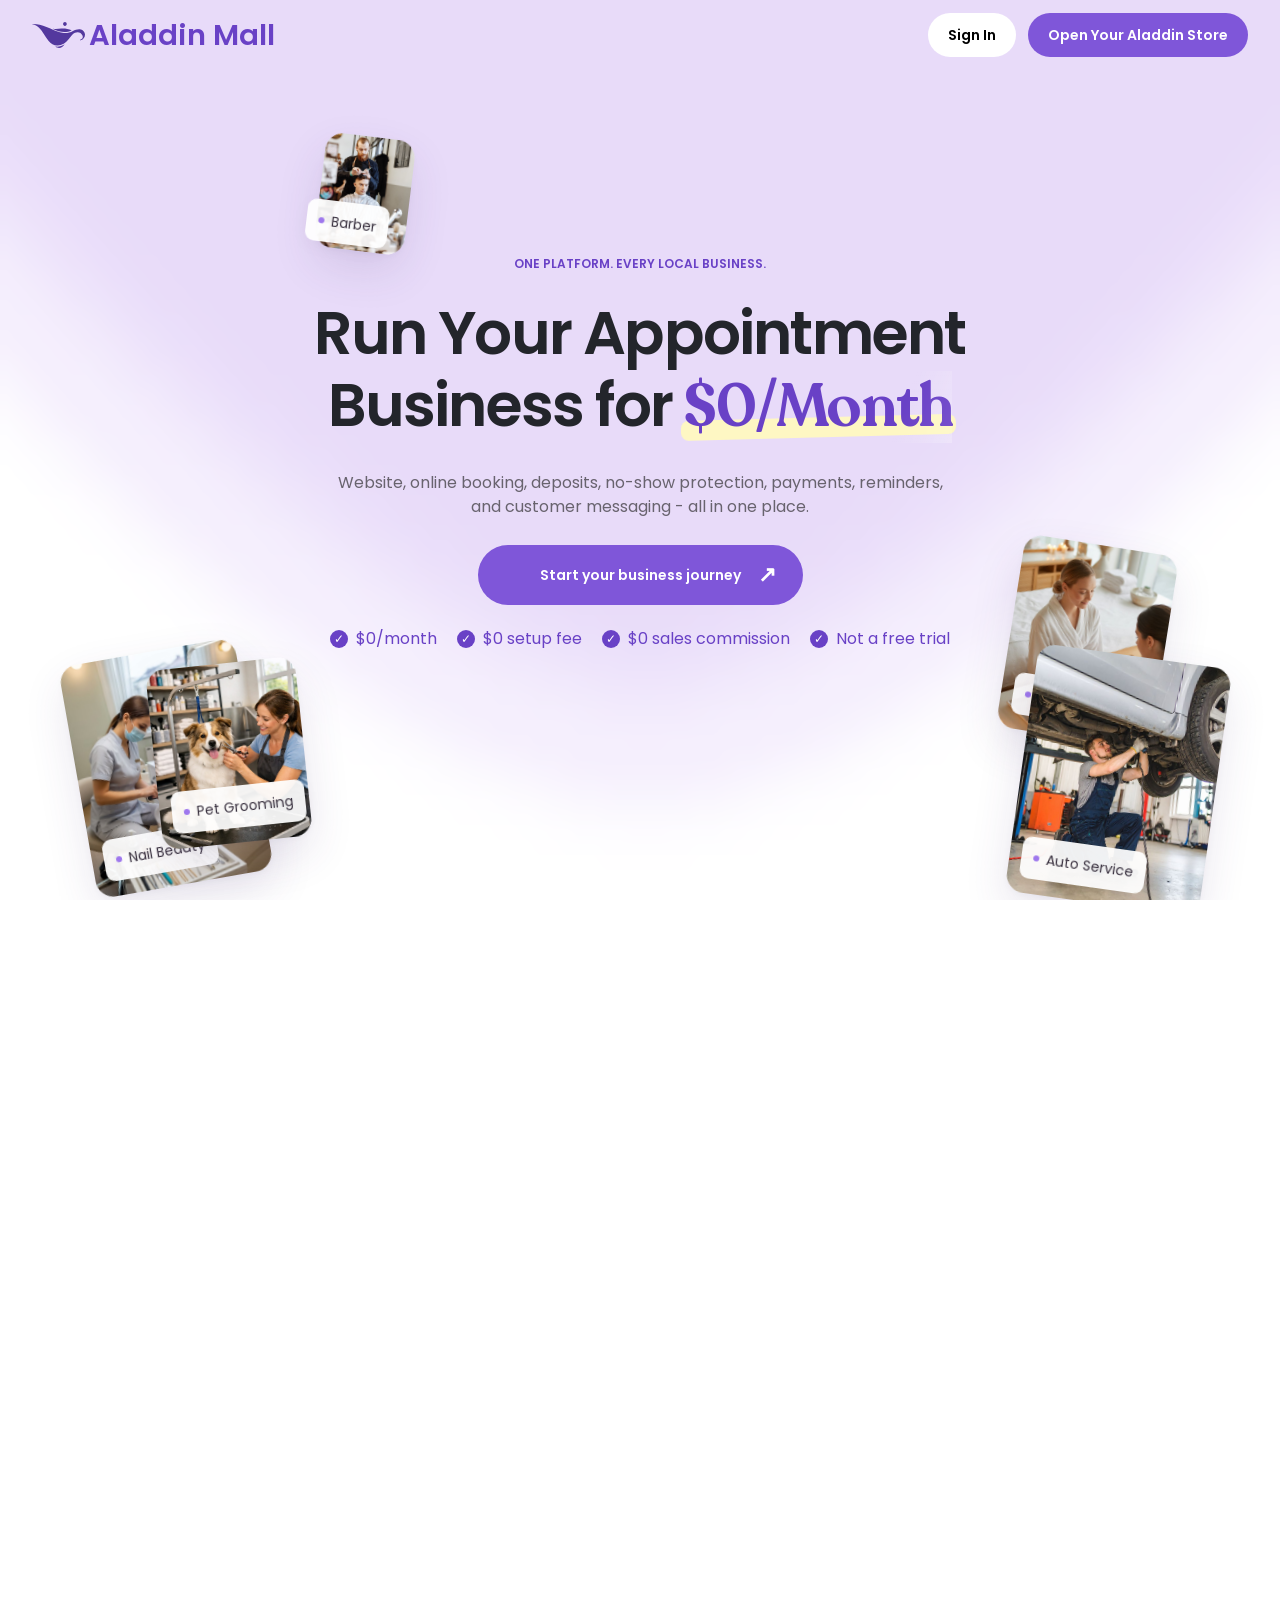
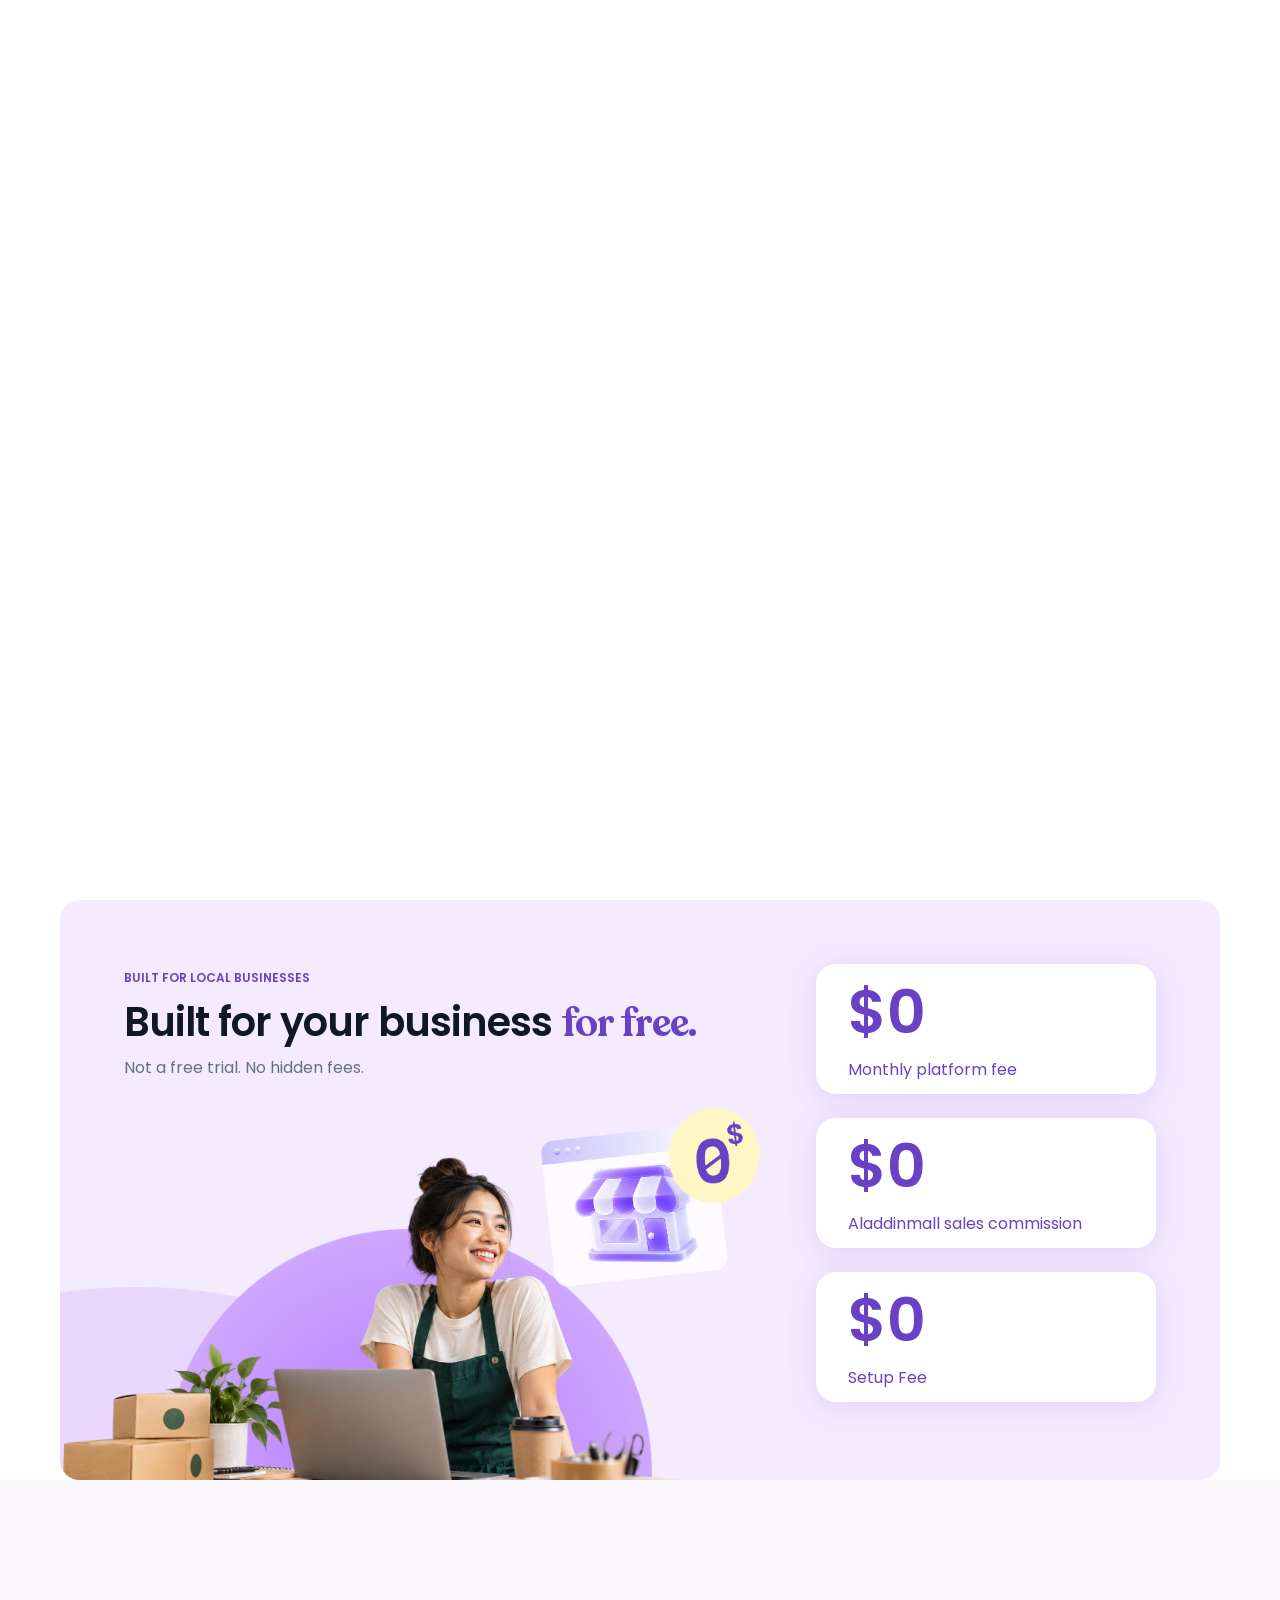
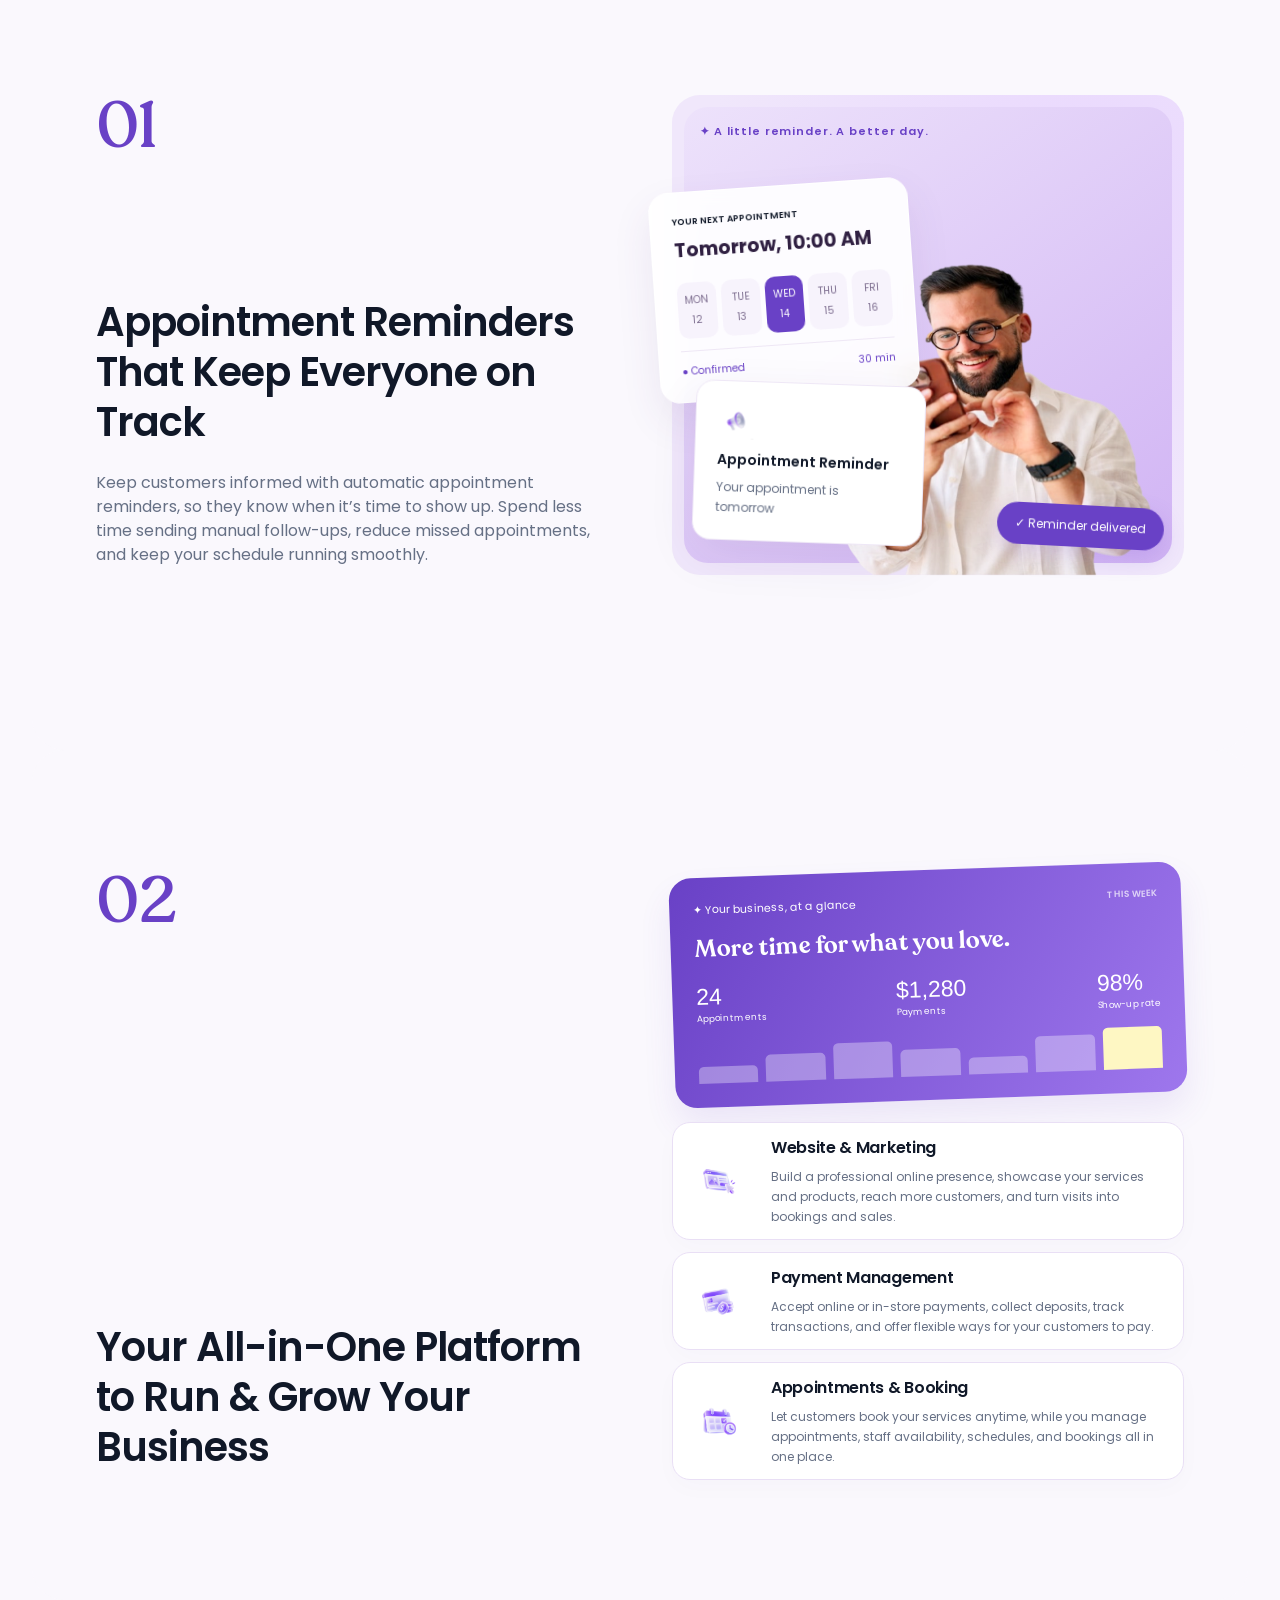
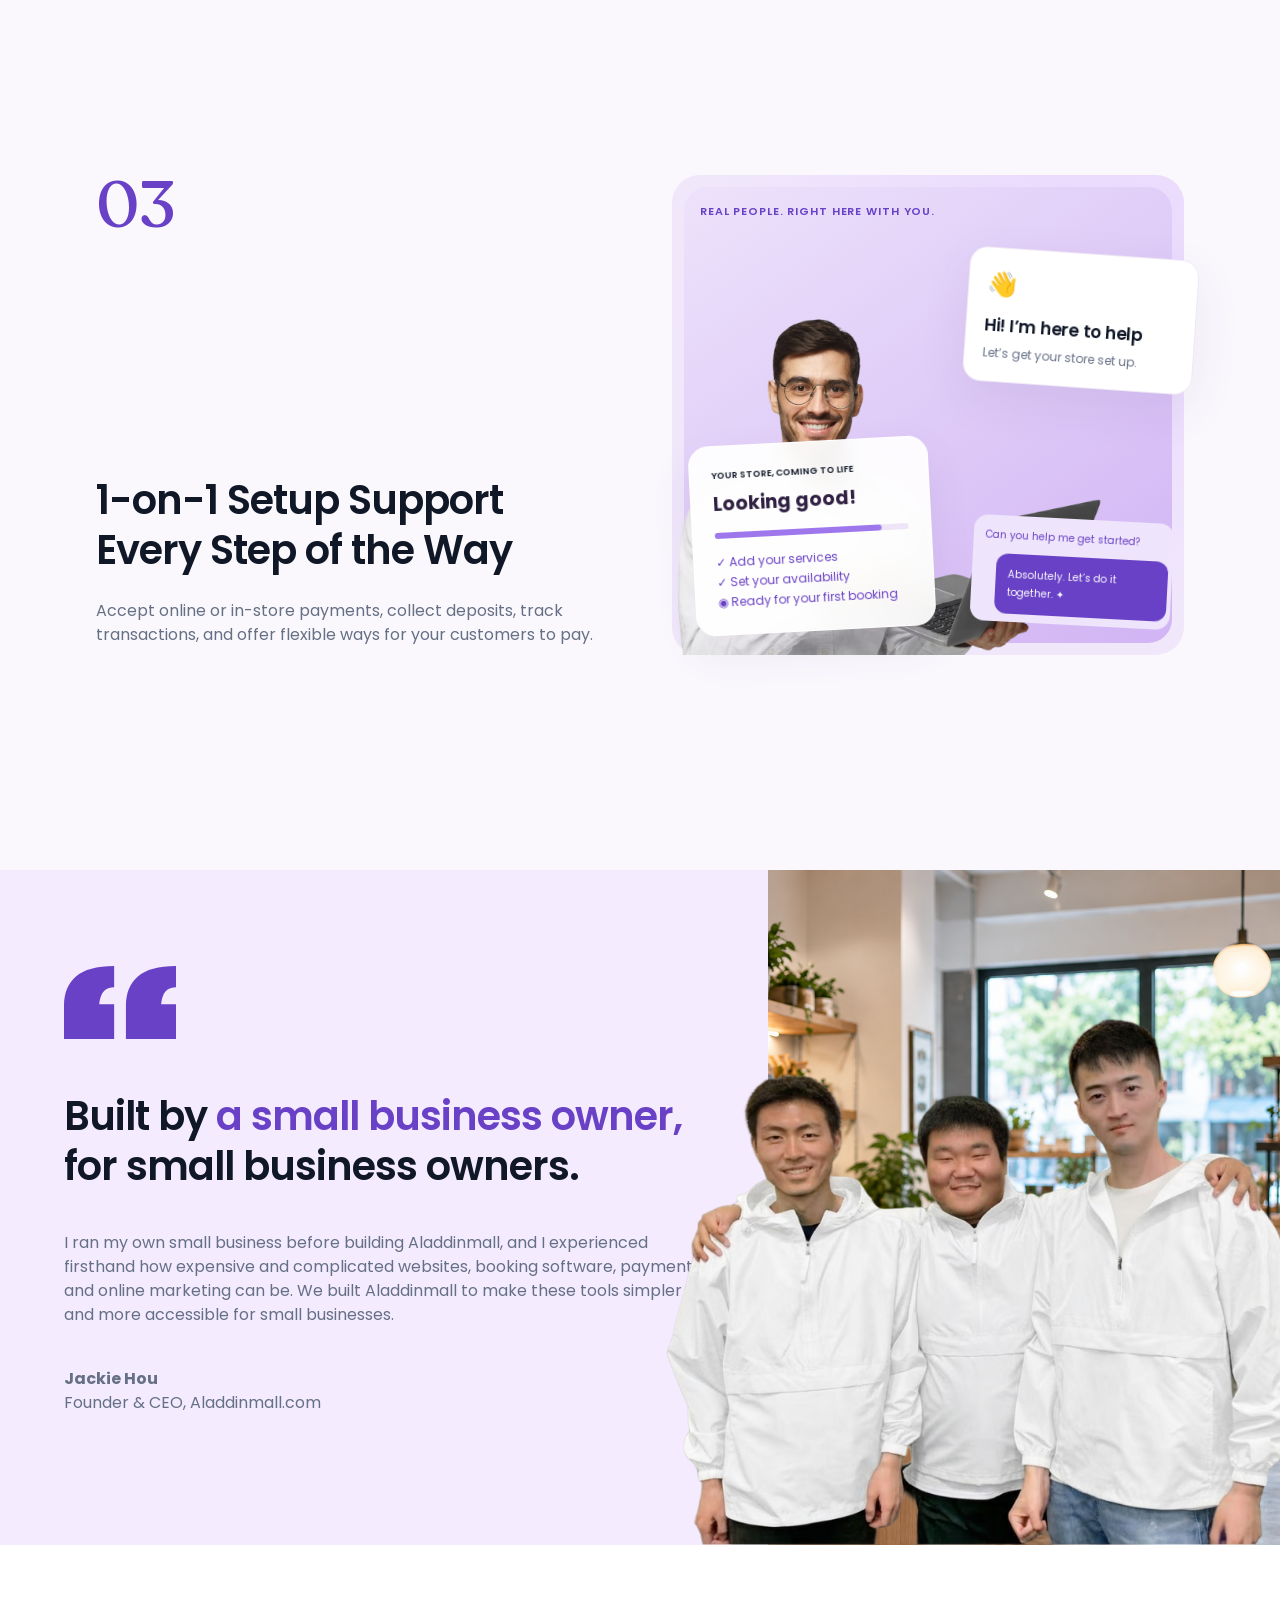
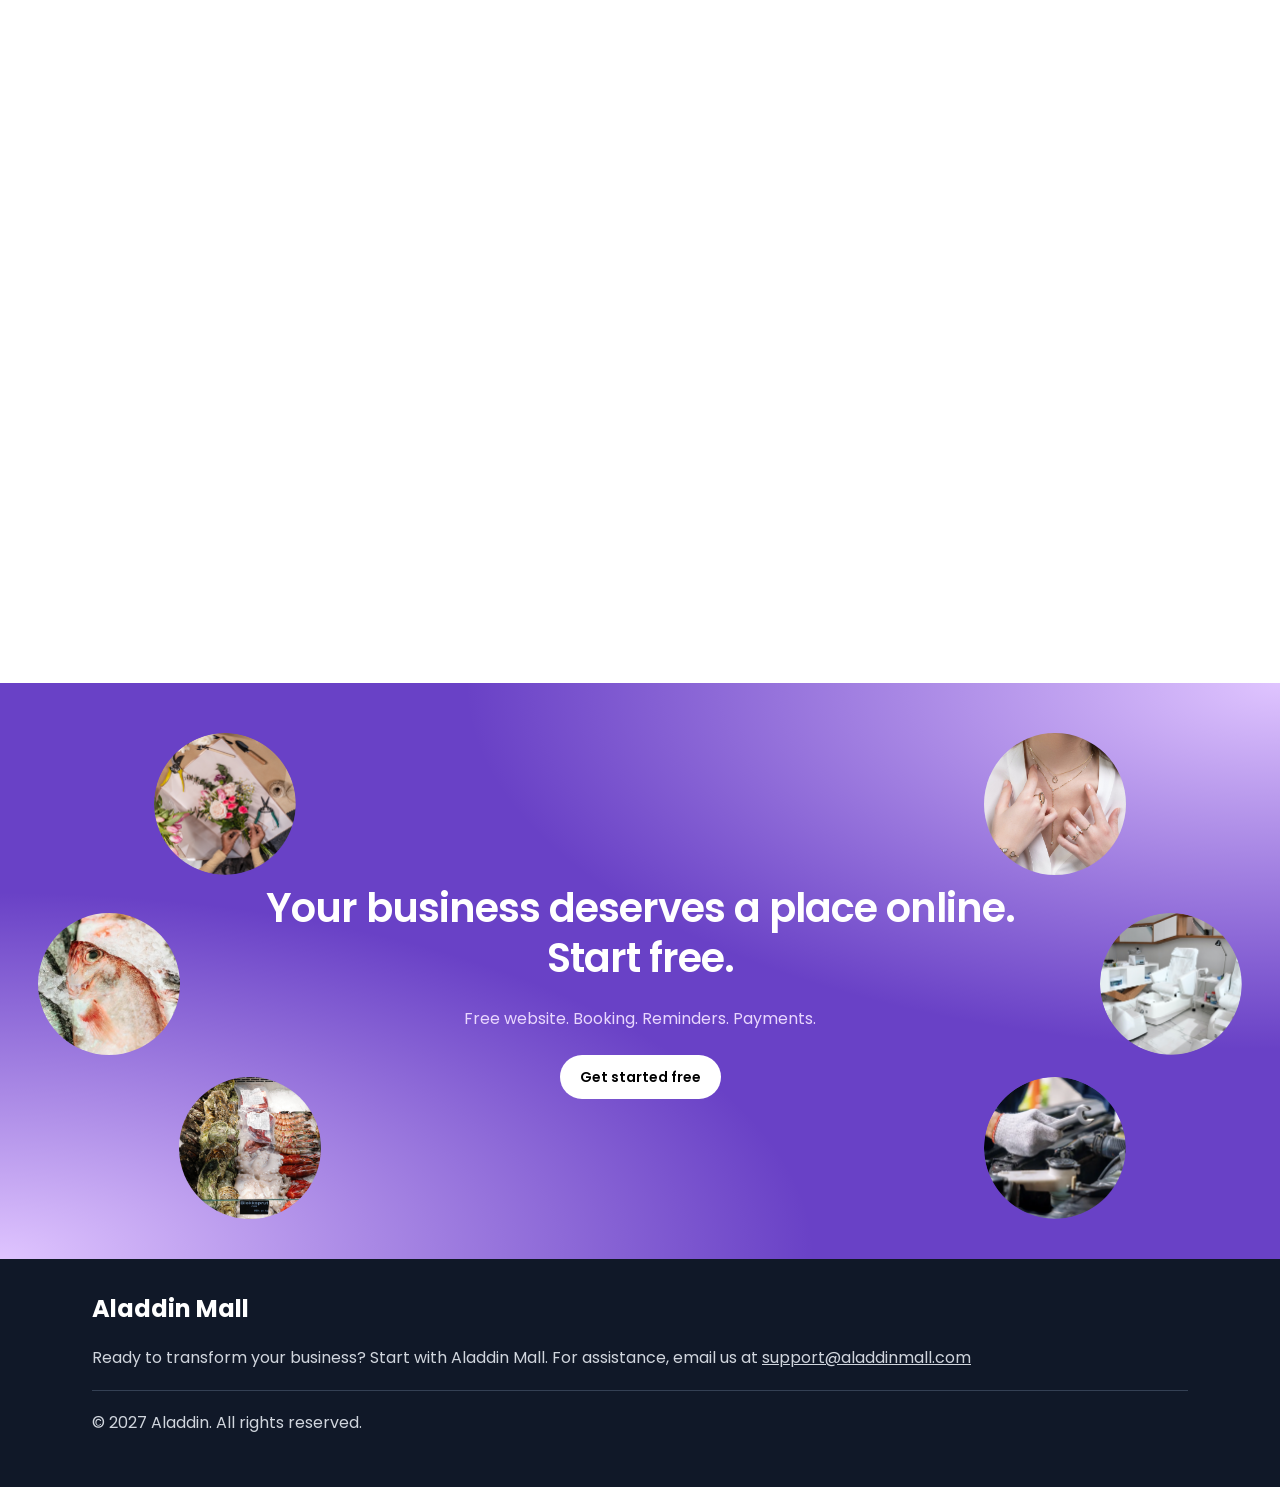
==== commit 87220a52: "update" ====
--- a/index.html
+++ b/index.html
@@ -1 +1 @@
-<!doctype html><html lang="en"><meta charset="utf-8"><meta name="viewport" content="width=device-width,initial-scale=1"><title>Aladdin Mall — Your business online</title><link rel="stylesheet" href="style.css"><body><header><a class="logo" href="#"><img src="assets/c7a1d.svg" alt="" class="">Aladdin Mall</a><nav><button data-open="signin">Sign In</button><button class="primary" data-open="signup">Open Your Aladdin Store</button></nav></header><main><div class="hero-scroll-shell"><section class="hero world-hero" id="industries"><div class="gallery-copy"><small>BUILT FOR LOCAL BUSINESSES</small><h2>One platform.<br>Every service business.</h2><p>From beauty and wellness to pets and automotive —<br>everything you need to run your business, in one place.</p></div><div class="scene-stage" aria-label="Industries we serve"><button class="scene scene-0" data-sector="0" aria-label="Explore Nail Beauty"><img src="assets/8c4cc.png" alt="Nail Beauty"><span><i></i>Nail Beauty</span></button><button class="scene scene-1" data-sector="1" aria-label="Explore Spa & Wellness"><img src="assets/426ea.png" alt="Spa & Wellness"><span><i></i>Spa & Wellness</span></button><button class="scene scene-2" data-sector="2" aria-label="Explore Pet Grooming"><img src="assets/953e5.png" alt="Pet Grooming"><span><i></i>Pet Grooming</span></button><button class="scene scene-3" data-sector="3" aria-label="Explore Auto Service"><img src="assets/0fc1e.png" alt="Auto Service"><span><i></i>Auto Service</span></button><button class="scene scene-4" data-sector="4" aria-label="Explore Salon & Barber"><img src="assets/06a1c.png" alt="Barber"><span><i></i>Barber</span></button><button class="scene scene-5" data-sector="5" aria-label="Explore Salon"><img src="assets/salon.png" alt="Salon"><span><i></i>Salon</span></button><button class="scene scene-6" data-sector="6" aria-label="Explore Massage"><img src="assets/massage.png" alt="Massage"><span><i></i>Massage</span></button><button class="scene scene-7" data-sector="7" aria-label="Explore Tattoo & Piercing"><img src="assets/tattoo.png" alt="Tattoo & Piercing"><span><i></i>Tattoo & Piercing</span></button><button class="scene scene-8" data-sector="8" aria-label="Explore Fitness & Recovery"><img src="assets/fitness.png" alt="Fitness & Recovery"><span><i></i>Fitness & Recovery</span></button></div><div class="hero-copy"><small>ONE PLATFORM. EVERY LOCAL BUSINESS.</small><h1>Run Your Appointment Business for <em>$0/Month</em></h1><p>Website, online booking, deposits, no-show protection, payments, reminders, and customer messaging - all in one place.</p><button class="primary" data-open="signup">Start your business journey <span aria-hidden="true">↗</span></button><ul class="checks"><li>$0/month</li><li>$0 setup fee</li><li>$0 sales commission</li><li>Not a free trial</li></ul></div><div class="sector-nav" aria-label="Explore industries"><button data-sector="0" aria-pressed="true">Beauty</button><button data-sector="1" aria-pressed="false">Wellness</button><button data-sector="2" aria-pressed="false">Pets</button><button data-sector="3" aria-pressed="false">Automotive</button><button data-sector="4" aria-pressed="false">Barbers</button><button data-sector="5" aria-pressed="false">Salon</button><button data-sector="6" aria-pressed="false">Massage</button><button data-sector="7" aria-pressed="false">Tattoo & Piercing</button><button data-sector="8" aria-pressed="false">Fitness & Recovery</button></div><a class="scroll-cue" href="#pricing">Discover what’s possible <span>↓</span></a></section></div><section class="price" id="pricing"><small>BUILT FOR LOCAL BUSINESSES</small><h2>Built for your business <em>for free.</em></h2><p>Not a free trial. No hidden fees.</p><img src="assets/4f24e.png" alt="Business owner" class="owner"><aside><div><strong>$0</strong><p>Monthly platform fee</p></div><div><strong>$0</strong><p>Aladdinmall sales commission</p></div><div><strong>$0</strong><p>Setup Fee</p></div></aside></section><section class="split reminder"><div><h2>Appointment Reminders<br>That Keep Everyone on Track</h2><p>Keep customers informed with automatic appointment reminders, so they know when it’s time to show up. Spend less time sending manual follow-ups, reduce missed appointments, and keep your schedule running smoothly.</p></div><div class="visual"><div class="purple"></div><img src="assets/606b9.png" alt="Customer receiving an appointment reminder" class="person"><div class="note"><img src="assets/09635.png" alt="" class=""><b>Appointment Reminder</b><p>Your appointment is tomorrow</p></div></div></section><section class="features"><h2>Your All-in-One Platform<br>to Run & Grow Your Business</h2><div class="feature-grid"><article><img src="assets/d208a.png" alt="" class=""><h3>Website & Marketing</h3><p>Build a professional online presence, showcase your services and products, reach more customers, and turn visits into bookings and sales.</p></article><article><img src="assets/2c61c.png" alt="" class=""><h3>Payment Management</h3><p>Accept online or in-store payments, collect deposits, track transactions, and offer flexible ways for your customers to pay.</p></article><article><img src="assets/446aa.png" alt="" class=""><h3>Appointments & Booking</h3><p>Let customers book your services anytime, while you manage appointments, staff availability, schedules, and bookings all in one place.</p></article></div></section><section class="split support"><div class="visual"><div class="purple"></div><img src="assets/d45be.png" alt="Setup support specialist" class="person"><div class="help">👋<h3>Hi! I’m here to help</h3><p>Let’s get your store set up.</p></div></div><div><h2>1-on-1 Setup Support<br>Every Step of the Way</h2><p>Accept online or in-store payments, collect deposits, track transactions, and offer flexible ways for your customers to pay.</p></div></section><section class="founder"><div><img src="assets/9c1d0.svg" alt="Quote" class="quote"><h2>Built by <em>a small business owner,</em><br>for small business owners.</h2><p>I ran my own small business before building Aladdinmall, and I experienced firsthand how expensive and complicated websites, booking software, payments, and online marketing can be. We built Aladdinmall to make these tools simpler and more accessible for small businesses.</p><p><b>Jackie Hou</b><br>Founder & CEO, Aladdinmall.com</p></div><div class="founder-image"><img src="assets/222a6.png" alt="" class=""><img src="assets/e5a59.png" alt="" class=""></div></section><section class="apps"><h2>Download our mobile apps</h2><div class="app-grid"><article><img src="assets/648e6.svg" alt="Aladdin app" class="app-icon"><h3>Booking app for<br>customers</h3><p>Instantly book beauty and wellness<br> experiences near you</p><a href="https://apps.apple.com/us/search?term=aladdinmall" class="store">App Store</a> <a class="store" href="https://play.google.com/store/search?q=aladdinmall&c=apps">Google Play</a><div class="phone"><img src="assets/fc90f.svg" alt="" class=""><img src="assets/3c81b.png" alt="App preview" class="screen"></div></article><article><img src="assets/37de2.svg" alt="Aladdin app" class="app-icon"><h3>Booking app for<br>customers</h3><p>Instantly book beauty and wellness<br> experiences near you</p><a href="https://apps.apple.com/us/search?term=aladdinmall" class="store">App Store</a> <a class="store" href="https://play.google.com/store/search?q=aladdinmall&c=apps">Google Play</a><div class="phone"><img src="assets/fcab3.svg" alt="" class=""><img src="assets/3c81b.png" alt="App preview" class="screen"></div></article></div></section><section class="cta"><img class="portrait portrait-0" src="assets/8f274.png" alt="Local business"><img class="portrait portrait-1" src="assets/889fd.png" alt="Local business"><img class="portrait portrait-2" src="assets/e3563.png" alt="Local business"><img class="portrait portrait-3" src="assets/97fcd.png" alt="Local business"><img class="portrait portrait-4" src="assets/60ba9.png" alt="Local business"><img class="portrait portrait-5" src="assets/eb3d9.png" alt="Local business"><h2>Your business deserves a place online.<br>Start free.</h2><p>Free website. Booking. Reminders. Payments.</p><button data-open="signup">Get started free</button></section></main><footer><a class="logo" href="#">Aladdin Mall</a><p>Ready to transform your business? Start with Aladdin Mall. For assistance, email us at <a href="mailto:support@aladdinmall.com">support@aladdinmall.com</a></p><hr><p>© 2027 Aladdin. All rights reserved.</p></footer><dialog><form><button type="button" class="close" aria-label="Close">×</button><h2 id="dialog-title">Open your Aladdin store</h2><p>Leave your details to prepare your store setup.</p><label>Business name<input name="business" required autocomplete="organization"></label><label>Email<input type="email" name="email" required autocomplete="email"></label><button class="primary">Continue</button><p id="feedback" role="status"></p></form></dialog><script src="app.js"></script></body></html>+<!doctype html><html lang="en"><meta charset="utf-8"><meta name="viewport" content="width=device-width,initial-scale=1"><title>Aladdin Mall — Your business online</title><link rel="stylesheet" href="style.css?v=typography-system-1"><body><header><a class="logo" href="#"><img src="assets/c7a1d.svg" alt="" class="">Aladdin Mall</a><nav><button data-open="signin">Sign In</button><button class="primary" data-open="signup">Open Your Aladdin Store</button></nav></header><main><div class="hero-scroll-shell"><section class="hero world-hero" id="industries"><div class="gallery-copy"><small>BUILT FOR LOCAL BUSINESSES</small><h2>One platform. <br><span class="every-purple">Every</span> service business.</h2><p>From beauty and wellness to pets and automotive —<br>everything you need to run your business, in one place.</p></div><div class="scene-stage" aria-label="Industries we serve"><button class="scene scene-0" data-sector="0" aria-label="Explore Nail Beauty"><img src="assets/8c4cc.png" alt="Nail Beauty"><span><i></i>Nail Beauty</span></button><button class="scene scene-1" data-sector="1" aria-label="Explore Spa & Wellness"><img src="assets/426ea.png" alt="Spa & Wellness"><span><i></i>Spa & Wellness</span></button><button class="scene scene-2" data-sector="2" aria-label="Explore Pet Grooming"><img src="assets/953e5.png" alt="Pet Grooming"><span><i></i>Pet Grooming</span></button><button class="scene scene-3" data-sector="3" aria-label="Explore Auto Service"><img src="assets/0fc1e.png" alt="Auto Service"><span><i></i>Auto Service</span></button><button class="scene scene-4" data-sector="4" aria-label="Explore Salon & Barber"><img src="assets/06a1c.png" alt="Barber"><span><i></i>Barber</span></button><button class="scene scene-5" data-sector="5" aria-label="Explore Salon"><img src="assets/salon.png" alt="Salon"><span><i></i>Salon</span></button><button class="scene scene-6" data-sector="6" aria-label="Explore Massage"><img src="assets/massage.png" alt="Massage"><span><i></i>Massage</span></button><button class="scene scene-7" data-sector="7" aria-label="Explore Tattoo & Piercing"><img src="assets/tattoo.png" alt="Tattoo & Piercing"><span><i></i>Tattoo & Piercing</span></button><button class="scene scene-8" data-sector="8" aria-label="Explore Fitness & Recovery"><img src="assets/fitness.png" alt="Fitness & Recovery"><span><i></i>Fitness & Recovery</span></button></div><div class="hero-copy"><small>ONE PLATFORM. EVERY LOCAL BUSINESS.</small><h1>Run Your Appointment Business for <em>$0/Month</em></h1><p>Website, online booking, deposits, no-show protection, payments, reminders, and customer messaging - all in one place.</p><button class="primary" data-open="signup">Start your business journey <span aria-hidden="true">↗</span></button><ul class="checks"><li>$0/month</li><li>$0 setup fee</li><li>$0 sales commission</li><li>Not a free trial</li></ul></div><div class="sector-nav" aria-label="Explore industries"><button data-sector="0" aria-pressed="true">Beauty</button><button data-sector="1" aria-pressed="false">Wellness</button><button data-sector="2" aria-pressed="false">Pets</button><button data-sector="3" aria-pressed="false">Automotive</button><button data-sector="4" aria-pressed="false">Barbers</button><button data-sector="5" aria-pressed="false">Salon</button><button data-sector="6" aria-pressed="false">Massage</button><button data-sector="7" aria-pressed="false">Tattoo & Piercing</button><button data-sector="8" aria-pressed="false">Fitness & Recovery</button></div><a class="scroll-cue" href="#pricing">Discover what’s possible <span>↓</span></a></section></div><section class="price" id="pricing"><img class="pricing-sweep" src="assets/pricing-sweep.png" alt=""><img class="pricing-arc" src="assets/pricing-arc.png" alt=""><img class="pricing-store" src="assets/pricing-store.png" alt="Free online storefront"><small>BUILT FOR LOCAL BUSINESSES</small><h2>Built for your business <em>for free.</em></h2><p>Not a free trial. No hidden fees.</p><img src="assets/4f24e.png" alt="Business owner" class="owner"><aside><div><strong>$0</strong><p>Monthly platform fee</p></div><div><strong>$0</strong><p>Aladdinmall sales commission</p></div><div><strong>$0</strong><p>Setup Fee</p></div></aside></section><section class="split reminder"><span class="story-number" aria-hidden="true">01</span><div><h2>Appointment Reminders<br>That Keep Everyone on Track</h2><p>Keep customers informed with automatic appointment reminders, so they know when it’s time to show up. Spend less time sending manual follow-ups, reduce missed appointments, and keep your schedule running smoothly.</p></div><div class="visual rich-reminder"><div class="orbit-label">✦ A little reminder. A better day.</div><div class="mini-calendar"><small>YOUR NEXT APPOINTMENT</small><strong>Tomorrow, 10:00 AM</strong><div class="week-strip"><span>MON<br>12</span><span>TUE<br>13</span><span class="selected">WED<br>14</span><span>THU<br>15</span><span>FRI<br>16</span></div><footer>● Confirmed <span>30 min</span></footer></div><div class="sent-chip">✓ Reminder delivered</div><div class="purple"></div><img src="assets/606b9.png" alt="Customer receiving an appointment reminder" class="person"><div class="note"><img src="assets/09635.png" alt="" class=""><b>Appointment Reminder</b><p>Your appointment is tomorrow</p></div></div></section><section class="features"><span class="story-number" aria-hidden="true">02</span><h2>Your All-in-One Platform<br>to Run & Grow Your Business</h2><div class="feature-grid rich-platform"><div class="dashboard-mini"><div><span>✦ Your business, at a glance</span><small>THIS WEEK</small></div><strong>More time for what you love.</strong><div class="dashboard-stats"><span><b>24</b>Appointments</span><span><b>$1,280</b>Payments</span><span><b>98%</b>Show-up rate</span></div><div class="dashboard-bars"><i></i><i></i><i></i><i></i><i></i><i></i><i></i></div></div><article><img src="assets/d208a.png" alt="" class=""><h3>Website & Marketing</h3><p>Build a professional online presence, showcase your services and products, reach more customers, and turn visits into bookings and sales.</p></article><article><img src="assets/2c61c.png" alt="" class=""><h3>Payment Management</h3><p>Accept online or in-store payments, collect deposits, track transactions, and offer flexible ways for your customers to pay.</p></article><article><img src="assets/446aa.png" alt="" class=""><h3>Appointments & Booking</h3><p>Let customers book your services anytime, while you manage appointments, staff availability, schedules, and bookings all in one place.</p></article></div></section><section class="split support"><span class="story-number" aria-hidden="true">03</span><div class="visual rich-support"><div class="orbit-label">REAL PEOPLE. RIGHT HERE WITH YOU.</div><div class="setup-progress"><small>YOUR STORE, COMING TO LIFE</small><strong>Looking good!</strong><div class="progress-track"><i></i></div><p>✓ Add your services</p><p>✓ Set your availability</p><p>◉ Ready for your first booking</p></div><div class="chat-reply">Can you help me get started?<span>Absolutely. Let’s do it together. ✦</span></div><div class="purple"></div><img src="assets/d45be.png" alt="Setup support specialist" class="person"><div class="help">👋<h3>Hi! I’m here to help</h3><p>Let’s get your store set up.</p></div></div><div><h2>1-on-1 Setup Support<br>Every Step of the Way</h2><p>Accept online or in-store payments, collect deposits, track transactions, and offer flexible ways for your customers to pay.</p></div></section><section class="founder"><div><img src="assets/9c1d0.svg" alt="Quote" class="quote"><h2>Built by <em>a small business owner,</em><br>for small business owners.</h2><p>I ran my own small business before building Aladdinmall, and I experienced firsthand how expensive and complicated websites, booking software, payments, and online marketing can be. We built Aladdinmall to make these tools simpler and more accessible for small businesses.</p><p><b>Jackie Hou</b><br>Founder & CEO, Aladdinmall.com</p></div><div class="founder-image"><img src="assets/222a6.png" alt="" class=""><img src="assets/e5a59.png" alt="" class=""></div></section><section class="apps"><h2>Download our mobile apps</h2><div class="app-grid"><article><img src="assets/648e6.svg" alt="Aladdin app" class="app-icon"><h3>Booking app for<br>customers</h3><p>Instantly book beauty and wellness<br> experiences near you</p><a href="https://apps.apple.com/us/search?term=aladdinmall" class="store">App Store</a> <a class="store" href="https://play.google.com/store/search?q=aladdinmall&c=apps">Google Play</a><div class="phone"><img src="assets/fc90f.svg" alt="" class=""><img src="assets/3c81b.png" alt="App preview" class="screen"></div></article><article><img src="assets/37de2.svg" alt="Aladdin app" class="app-icon"><h3>Booking app for<br>customers</h3><p>Instantly book beauty and wellness<br> experiences near you</p><a href="https://apps.apple.com/us/search?term=aladdinmall" class="store">App Store</a> <a class="store" href="https://play.google.com/store/search?q=aladdinmall&c=apps">Google Play</a><div class="phone"><img src="assets/fcab3.svg" alt="" class=""><img src="assets/3c81b.png" alt="App preview" class="screen"></div></article></div></section><section class="cta"><img class="portrait portrait-0" src="assets/8f274.png" alt="Local business"><img class="portrait portrait-1" src="assets/889fd.png" alt="Local business"><img class="portrait portrait-2" src="assets/e3563.png" alt="Local business"><img class="portrait portrait-3" src="assets/97fcd.png" alt="Local business"><img class="portrait portrait-4" src="assets/60ba9.png" alt="Local business"><img class="portrait portrait-5" src="assets/eb3d9.png" alt="Local business"><h2>Your business deserves a place online.<br>Start free.</h2><p>Free website. Booking. Reminders. Payments.</p><button data-open="signup">Get started free</button></section></main><footer><a class="logo" href="#">Aladdin Mall</a><p>Ready to transform your business? Start with Aladdin Mall. For assistance, email us at <a href="mailto:support@aladdinmall.com">support@aladdinmall.com</a></p><hr><p>© 2027 Aladdin. All rights reserved.</p></footer><dialog><form><button type="button" class="close" aria-label="Close">×</button><h2 id="dialog-title">Open your Aladdin store</h2><p>Leave your details to prepare your store setup.</p><label>Business name<input name="business" required autocomplete="organization"></label><label>Email<input type="email" name="email" required autocomplete="email"></label><button class="primary">Continue</button><p id="feedback" role="status"></p></form></dialog><script src="app.js"></script></body></html>
--- a/style.css
+++ b/style.css
@@ -37,3 +37,344 @@
 /* Depth emergence: scroll sets blur directly to keep focus in sync with Z. */
 .hero-scroll-shell .scene,.hero-scroll-shell .scene:hover{transition:box-shadow .3s;transform-origin:50% 50%}
 @media(prefers-reduced-motion:reduce){.hero-scroll-shell .scene{filter:none!important}}
+
+header .logo{font-weight:600}
+
+/* Halden-inspired diffuse light field, recolored in pale lavender. */
+.hero-scroll-shell{background:#fcfaff}
+.hero-scroll-shell .world-hero{
+ background:
+  radial-gradient(ellipse 70% 105% at 50% -32%,rgba(190,164,241,.76) 0%,rgba(211,191,249,.6) 29%,rgba(231,218,252,.3) 52%,rgba(255,255,255,0) 76%),
+  radial-gradient(ellipse 48% 72% at 50% 10%,rgba(221,203,252,.64) 0%,rgba(241,232,255,.36) 48%,rgba(255,255,255,0) 80%),
+  linear-gradient(180deg,#f5effe 0%,#faf7ff 48%,#ffffff 100%);
+}
+.hero-scroll-shell .world-hero::before{
+ content:"";position:absolute;inset:0;z-index:-1;pointer-events:none;
+ opacity:1;background:
+  radial-gradient(ellipse 72% 54% at 50% -8%,rgba(255,255,255,.22),transparent 80%);
+ background-size:auto;
+}
+header{background:rgba(249,246,255,.84);backdrop-filter:blur(20px);border-bottom:1px solid rgba(127,86,217,.04)}
+header.scrolled{background:rgba(250,248,255,.94)}
+.hero-scroll-shell .scene{box-shadow:0 18px 44px rgba(77,49,116,.12),0 2px 8px rgba(77,49,116,.04)}
+.hero-scroll-shell .row-ready{scrollbar-color:#b692f6 #f4edff}
+@media(max-width:650px){
+ .hero-scroll-shell .world-hero{
+  background:
+   radial-gradient(ellipse 105% 90% at 50% -20%,rgba(197,172,245,.7),rgba(226,209,252,.4) 42%,transparent 78%),
+   linear-gradient(180deg,#f5effe 0%,#faf7ff 52%,#ffffff 100%);
+ }
+}
+
+/* Scroll-driven batch replacement, without in-place depth oscillation. */
+.hero-scroll-shell .scene,.hero-scroll-shell .scene:hover{transform:translate(var(--scene-x,0px),var(--scene-y,0px)) rotate(calc(var(--angle) * (1 - var(--row-turn,0)))) scale(var(--batch-scale,1));opacity:var(--batch-opacity,1);filter:none!important;transition:box-shadow .25s}
+.hero-scroll-shell .scene-5{left:6%;top:9%;width:178px;height:235px}
+.hero-scroll-shell .scene-6{right:9%;top:4%;width:155px;height:195px}
+.hero-scroll-shell .scene-7{left:12%;bottom:12%;width:150px;height:180px}
+.hero-scroll-shell .scene-8{right:5%;top:auto;bottom:15%;width:195px;height:250px}
+@media(max-width:650px){.hero-scroll-shell .scene-5{left:5%;top:22px;width:88px;height:108px}.hero-scroll-shell .scene-6{right:7%;top:24px;width:85px;height:100px}.hero-scroll-shell .scene-7{left:5%;bottom:125px;width:100px;height:120px}.hero-scroll-shell .scene-8{right:4%;bottom:130px;width:100px;height:130px}}
+@media(prefers-reduced-motion:reduce){.hero-scroll-shell .scene,.hero-scroll-shell .scene:hover{transform:translate(var(--scene-x,0px),var(--scene-y,0px))!important}}
+
+/* Only the gallery track scrolls sideways; the introduction stays in place. */
+.hero-scroll-shell .world-hero{overflow-x:clip!important}
+.hero-scroll-shell .world-hero.row-ready .scene-stage{
+ display:block;position:absolute;inset:0;z-index:1;
+ overflow-x:auto;overflow-y:hidden;pointer-events:none;
+ scrollbar-width:thin;scrollbar-color:#b692f6 transparent;
+ overscroll-behavior-x:contain;scroll-padding-inline:20px;
+ -webkit-overflow-scrolling:touch;
+}
+.hero-scroll-shell .world-hero.row-ready .scene-stage .scene{pointer-events:auto}
+.hero-scroll-shell .world-hero.row-ready .gallery-copy{position:absolute;z-index:6}
+.hero-scroll-shell .world-hero.row-ready .scene-stage:focus-visible{outline:2px solid #b692f6;outline-offset:-4px}
+
+/* A short marker reveal and a restrained sheen emphasize the free price. */
+.hero-scroll-shell .hero-copy h1 em{
+ display:inline-block;position:relative;isolation:isolate;white-space:nowrap;
+ color:#7f56d9;background:none;animation:none;
+}
+.hero-scroll-shell .hero-copy h1 em::before{
+ content:"";position:absolute;z-index:-1;left:-.06em;right:-.06em;
+ bottom:.04em;height:.33em;border-radius:.13em;
+ background:#FEF7C3;
+ transform:scaleX(0) rotate(-1.5deg);transform-origin:left center;
+ animation:price-marker .9s cubic-bezier(.16,1,.3,1) .8s forwards;
+}
+.hero-scroll-shell .hero-copy h1 em::after{
+ content:"";position:absolute;inset:0;pointer-events:none;
+ background:linear-gradient(110deg,transparent 28%,rgba(255,255,255,.65) 48%,transparent 68%);
+ background-size:300% 100%;background-position:150% 0;
+ mix-blend-mode:soft-light;
+ animation:price-light 5.5s ease-in-out 1.4s 2;
+}
+@keyframes price-marker{to{transform:scaleX(1) rotate(-1.5deg)}}
+@keyframes price-light{0%,10%{background-position:150% 0;opacity:0}18%{opacity:1}40%{background-position:-50% 0;opacity:0}100%{background-position:-50% 0;opacity:0}}
+@media(prefers-reduced-motion:reduce){
+ .hero-scroll-shell .hero-copy h1 em::before{animation:none;transform:scaleX(1) rotate(-1.5deg)}
+ .hero-scroll-shell .hero-copy h1 em::after{display:none}
+}
+
+/* Shared H2 type scale across every section and responsive breakpoint. */
+:root{--heading-two-size:40px}
+body h2,body .gallery-copy h2,body .split h2,body .cta h2,body dialog h2{
+ font-size:var(--heading-two-size);font-weight:600;line-height:1.4;letter-spacing:-.02em;
+}
+@media(max-width:1000px){:root{--heading-two-size:32px}}
+@media(max-width:650px){:root{--heading-two-size:28px}}
+.hero-copy .primary{
+ display:inline-flex;align-items:center;justify-content:center;gap:20px;
+ line-height:24px;vertical-align:middle;text-align:center;
+}
+.hero-copy .primary span{display:inline-flex;align-items:center;justify-content:center;margin-left:0;line-height:1}
+
+/* Center the CTA label in the pill itself, independently of the arrow. */
+.hero-scroll-shell .hero-copy .primary{
+ position:relative;display:inline-flex;align-items:center;justify-content:center;
+ min-height:60px;height:auto;padding:18px 62px;line-height:24px;gap:0;
+ box-sizing:border-box;text-align:center;
+}
+.hero-scroll-shell .hero-copy .primary span{
+ position:absolute;right:24px;top:50%;transform:translateY(-50%);
+ display:flex;align-items:center;justify-content:center;
+ width:24px;height:24px;margin:0;line-height:24px;font-size:22px;
+}
+@media(max-width:650px){.hero-scroll-shell .hero-copy .primary{padding:16px 48px;min-height:56px}.hero-scroll-shell .hero-copy .primary span{right:16px}}
+
+/* The atmospheric canvas is shared by both opening scenes. */
+.hero-scroll-shell .world-hero{background:#fff}
+.hero-scroll-shell .world-hero::before{display:none}
+.hero-scroll-shell .world-hero>.lavender-atmosphere{
+ position:absolute;inset:0;width:100%;height:100%;z-index:-1;
+ pointer-events:none;image-rendering:auto;
+}
+
+/* Keep the industry gallery white as the opening light field recedes. */
+.hero-scroll-shell{background:#fff}
+.hero-scroll-shell .world-hero.row-ready>.lavender-atmosphere{opacity:0!important}
+
+/* A compact, transparent navigation shares the opening atmospheric field. */
+header,header.scrolled{
+ background:transparent;border-bottom:0;box-shadow:none;backdrop-filter:none;
+ max-width:none;isolation:isolate;overflow:hidden;
+ padding-inline:max(32px,calc((100% - 1256px)/2));
+}
+header>.nav-atmosphere{
+ position:absolute;top:0;left:0;width:100%;height:100svh;z-index:-1;pointer-events:none;
+}
+@media(min-width:651px){
+ header{height:70px;padding-block:12px}
+ header .logo{font-size:29px}
+ header .logo img{width:53px;height:auto}
+ .hero-scroll-shell .world-hero{top:70px;height:calc(100svh - 70px)}
+ .hero-scroll-shell .world-hero>.lavender-atmosphere{
+  top:-70px;height:calc(100% + 70px);
+ }
+}
+@media(max-width:650px){
+ header,header.scrolled{padding-inline:16px}
+ .hero-scroll-shell .world-hero>.lavender-atmosphere{top:-80px;height:calc(100% + 80px)}
+}
+
+/* Shared section-label and description typography at every breakpoint. */
+:root{--tag-color:#6941c6;--body-copy-size:16px;--body-copy-leading:24px}
+body main small,body .hero-copy small,body .gallery-copy small{
+ font-family:Poppins,Arial,sans-serif;font-size:16px;line-height:24px;
+ font-weight:600;color:var(--tag-color);text-transform:uppercase;letter-spacing:1.6px;
+}
+body main p,body .hero-copy>p,body .gallery-copy p,
+body .note p,body .help p,body .app-grid p,body footer p,body dialog p{
+ font-family:Poppins,Arial,sans-serif;font-size:var(--body-copy-size);
+ line-height:var(--body-copy-leading);font-weight:400;letter-spacing:normal;
+}
+/* Hero description and benefit bullets use their dedicated type scales. */
+body .hero-scroll-shell .hero-copy>p{font-size:18px;line-height:28px}
+body .hero-scroll-shell .hero-copy .checks{
+ font-family:Poppins,Arial,sans-serif;font-size:16px;line-height:24px;
+ font-weight:400;color:#6941c6;gap:12px 20px;flex-wrap:wrap;
+}
+body .hero-scroll-shell .hero-copy .checks li{display:inline-flex;align-items:center}
+body .hero-scroll-shell .hero-copy .checks li::before{
+ flex-shrink:0;width:18px;height:18px;margin-right:8px;font-size:12px;line-height:18px;
+}
+/* Hide gallery scroll chrome while preserving horizontal navigation. */
+.hero-scroll-shell .world-hero.row-ready .scene-stage{
+ scrollbar-width:none;-ms-overflow-style:none;
+}
+.hero-scroll-shell .world-hero.row-ready .scene-stage::-webkit-scrollbar{display:none}
+.hero-scroll-shell .world-hero.row-ready .scroll-cue{display:none}
+/* Labels use natural tracking; gallery card names use the requested scale. */
+body main small,body .hero-copy small,body .gallery-copy small{letter-spacing:0}
+.hero-scroll-shell .scroll-cue{display:none}
+body .hero-scroll-shell .world-hero.row-ready .scene>span{
+ font-size:16px;line-height:24px;color:#1d2939;
+}
+
+/* Scroll-driven whole-section cards. Mobile and reduced motion retain natural flow. */
+.section-card-stage{position:relative;background:transparent}
+.section-card-face{transform-origin:50% 0;background:#fff}
+.stack-enabled .section-card-stage{position:sticky;top:70px;min-height:calc(100vh - 70px);perspective:1600px}
+.stack-enabled .section-card-face{will-change:transform,opacity;backface-visibility:hidden}
+.stack-enabled .section-card-face>section{min-height:calc(100vh - 70px);margin:0}
+.section-card-stack{position:relative;isolation:isolate;padding-bottom:1px}
+
+/* Pricing illustration composition supplied by the user. */
+.price .pricing-sweep{position:absolute;left:0;bottom:0;width:53%;height:auto;pointer-events:none;z-index:0}
+.price .pricing-arc{position:absolute;left:9%;bottom:0;width:42%;height:auto;pointer-events:none;z-index:1}
+.price .owner{z-index:2;width:790px;left:-35px;bottom:-20px}
+.price .pricing-store{position:absolute;left:38%;top:30%;width:24%;height:auto;z-index:3;pointer-events:none}
+.price>small,.price>h2,.price>p{position:relative;z-index:4}
+.price aside{z-index:5;background:transparent;padding:0;box-shadow:none;display:grid;gap:24px}
+.price aside>div{background:#fff;border-radius:20px;padding:12px 32px;box-shadow:0 4px 30px #7f56d92b}
+.price aside p,.price aside div:last-child p{margin:10px 0 0}
+@media(max-width:1100px) and (min-width:651px){.price .owner{width:68%;left:-25px}.price .pricing-store{left:36%;top:39%;width:26%}.price aside{width:260px;right:32px}.price aside>div{padding:12px 24px}}
+@media(max-width:650px){.price .pricing-sweep{width:100%}.price .pricing-arc{width:95%;left:-20%}.price .owner{width:520px;left:-140px;bottom:0}.price .pricing-store{width:42%;left:3%;top:34%}.price aside{width:174px;right:20px;gap:16px}.price aside>div{padding:12px 18px}}
+
+/* Industry card labels */
+.hero-scroll-shell .scene>span{font-size:14px;line-height:24px}
+.hero-scroll-shell .world-hero.row-ready .scene>span{font-size:16px;line-height:24px}
+
+.price aside strong{font-weight:600;font-variant-numeric:tabular-nums}
+.fee-number{display:inline-flex;align-items:baseline;white-space:nowrap;line-height:1.2}
+.fee-digit{display:inline-block;width:.65em;height:1.2em;overflow:hidden;vertical-align:bottom;mask-image:linear-gradient(transparent,#000 12%,#000 88%,transparent)}
+.fee-reel{display:flex;flex-direction:column;will-change:transform}
+.fee-reel>span{display:block;flex:0 0 1.2em;height:1.2em;line-height:1.2;text-align:center}
+
+.gallery-copy h2 .every-purple{color:#6941c6}
+
+body .hero-scroll-shell .hero-copy .checks,
+body .hero-scroll-shell .hero-copy .checks li,
+body .hero-scroll-shell .hero-copy h1 em{color:#6941c6}
+body .hero-scroll-shell .hero-copy .checks li::before{background:#6941c6;color:#fff}
+
+/* A shared visual system for the three story panels. */
+.section-card-stack{padding:40px 32px;background:#faf8fd}
+.section-card-face{border-radius:32px;overflow:hidden;background:#faf8fd}
+.section-card-face .split{padding:72px max(40px,5vw);gap:64px;grid-template-columns:1fr 1fr;min-height:680px;background:#faf8fd}
+body .section-card-face h2{font-size:clamp(30px,3vw,44px);line-height:1.2;letter-spacing:-.035em;font-weight:600;max-width:620px}
+body .section-card-face .split>div>p{font-size:16px;line-height:27px;max-width:510px;margin-top:24px;color:#667085}
+.section-card-face .visual,.section-card-face .support .visual{height:460px;min-width:0;isolation:isolate}
+.section-card-face .visual .purple{inset:30px 0 0 35px;width:auto;height:auto;border-radius:28px;clip-path:none;background:linear-gradient(145deg,#e9d7fe,#c8a5f8);z-index:-1}
+.section-card-face .visual .person,.section-card-face .support .person{position:absolute;left:8%;bottom:0;top:auto;width:92%;height:450px;object-fit:contain;object-position:center bottom}
+.section-card-face .note,.section-card-face .help{background:#fff;border:1px solid #eee7f6;border-radius:18px;box-shadow:0 16px 48px #41246914;padding:22px;width:260px;animation:none}
+.section-card-face .note{left:0;bottom:24px}
+.section-card-face .note img{width:52px;height:52px;margin-bottom:16px}
+.section-card-face .note b,.section-card-face .help h3{font-size:17px;line-height:24px;font-weight:600}
+body .section-card-face .note p,body .section-card-face .help p{font-size:14px;line-height:22px;margin-top:6px;color:#667085}
+.section-card-face .help{right:0;top:20px;font-size:30px}
+.section-card-face .help h3{margin-top:12px}
+.section-card-face .features{background:#f3edfc;padding:64px max(40px,5vw);min-height:680px}
+.section-card-face .features h2{max-width:760px}
+.section-card-face .feature-grid{gap:24px;margin-top:40px;align-items:stretch}
+.section-card-face .feature-grid article{margin:0;clip-path:none;border-radius:24px;border:1px solid #e9dff5;padding:30px;background:#fff;box-shadow:0 8px 24px #41246905}
+.section-card-face .feature-grid article img{width:100px;height:100px;margin-bottom:28px}
+.section-card-face .feature-grid h3{font-size:22px;line-height:30px;font-weight:600;letter-spacing:-.02em}
+body .section-card-face .feature-grid p{font-size:15px;line-height:25px;margin-top:12px;color:#667085}
+@media(max-width:900px){.section-card-stack{padding:24px 16px}.section-card-face .split{padding:48px 24px;gap:32px;display:flex;flex-direction:column}.section-card-face .split>div{width:100%}.section-card-face .features{padding:48px 24px}.section-card-face .feature-grid{grid-template-columns:1fr}.section-card-face .visual,.section-card-face .support .visual{height:400px}.section-card-face .visual .person,.section-card-face .support .person{height:390px}.section-card-face{margin-bottom:24px}.section-card-face .feature-grid article img{margin-bottom:16px}}
+
+@font-face{font-family:AladdinAccent;src:url('assets/fonts/recoleta-semibold.woff2') format('woff2');font-weight:600;font-style:normal;font-display:swap}
+body .hero-scroll-shell .hero-copy h1 em,
+body .gallery-copy h2 .every-purple,
+body .price h2 em{
+ font-family:AladdinAccent,Georgia,serif;font-weight:600;font-style:normal;
+ color:#6941c6;letter-spacing:-.025em;
+}
+
+@font-face{font-family:RecoletaNumber;src:url('assets/fonts/recoleta-medium.woff2') format('woff2');font-weight:500;font-style:normal;font-display:swap}
+.section-card-face>section{position:relative}
+.section-card-face .story-number{position:absolute;left:48px;right:auto;top:24px;font-family:RecoletaNumber,Georgia,serif;font-weight:500;font-size:64px;line-height:1;color:#6941c6;z-index:6;pointer-events:none}
+.section-card-face .support>div:not(.visual){grid-column:1;grid-row:1}
+.section-card-face .support>.visual{grid-column:2;grid-row:1}
+.section-card-face .features{display:grid;grid-template-columns:1fr 1fr;gap:64px;align-items:center;background:#faf8fd}
+.section-card-face .features>h2{grid-column:1;grid-row:1}
+.section-card-face .features>.feature-grid{grid-column:2;grid-row:1;grid-template-columns:1fr;gap:12px;margin:0}
+.section-card-face .feature-grid article{display:grid;grid-template-columns:64px 1fr;column-gap:20px;padding:20px 24px;border-radius:18px}
+.section-card-face .feature-grid article img{grid-column:1;grid-row:1/3;width:64px;height:64px;margin:0;align-self:center}
+.section-card-face .feature-grid article h3{grid-column:2;font-size:18px;line-height:26px}
+body .section-card-face .feature-grid article p{grid-column:2;font-size:14px;line-height:22px;margin-top:6px}
+@media(max-width:900px){.section-card-face .story-number{font-size:44px;left:24px;right:auto;top:20px}.section-card-face .split,.section-card-face .features{padding-top:88px}.section-card-face .features{display:flex;flex-direction:column;align-items:stretch;gap:32px}.section-card-face .support>div:not(.visual){order:0}.section-card-face .support>.visual{order:1}.section-card-face .feature-grid article{grid-template-columns:48px 1fr;padding:20px}.section-card-face .feature-grid article img{width:48px;height:48px}}
+
+/* Align each illustration with the complete numbered text column. */
+@media(min-width:901px){
+ .section-card-face .split{grid-template-rows:64px 1fr;row-gap:36px;align-items:stretch;padding-top:48px;padding-bottom:48px}
+ .section-card-face .split>.story-number{position:static;grid-column:1;grid-row:1;align-self:start}
+ .section-card-face .split>div:not(.visual),.section-card-face .support>div:not(.visual){grid-column:1;grid-row:2;align-self:end;padding-bottom:8px}
+ .section-card-face .split>.visual,.section-card-face .support>.visual{grid-column:2;grid-row:1/3;height:auto;min-height:540px;align-self:stretch}
+ .section-card-face .visual .purple{inset:0;border-radius:28px}
+ .section-card-face .visual .person,.section-card-face .support .person{height:100%;width:100%;left:0;object-fit:contain;object-position:center bottom}
+ .section-card-face .note{left:-20px;bottom:24px}
+ .section-card-face .help{right:20px;top:24px}
+ .section-card-face .features{grid-template-rows:64px 1fr;row-gap:36px;padding-top:48px;padding-bottom:48px;align-items:stretch}
+ .section-card-face .features>.story-number{position:static;grid-column:1;grid-row:1}
+ .section-card-face .features>h2{grid-column:1;grid-row:2;align-self:end;padding-bottom:8px}
+ .section-card-face .features>.feature-grid{grid-column:2;grid-row:1/3;min-height:540px;align-self:stretch}
+}
+
+body>header,body>header.scrolled{background:transparent;backdrop-filter:none;border-bottom-color:transparent;box-shadow:none;transition:background .25s ease,box-shadow .25s ease}
+body>header.second-screen{background:#fff;box-shadow:0 1px 0 #6941c60a}
+
+@media(min-width:901px){
+ .section-card-face .split,.section-card-face .features{
+  padding-top:120px;padding-bottom:120px;
+  grid-template-rows:64px auto;align-content:center;row-gap:36px;
+ }
+ .section-card-face .split>.visual,.section-card-face .support>.visual,
+ .section-card-face .features>.feature-grid{min-height:480px}
+}
+
+/* Layered product stories: photography, useful UI, and restrained purple accents. */
+.section-card-face .visual{border-radius:28px;background:radial-gradient(ellipse at 80% 20%,#e9d7fe,transparent 65%),#f0e7fb;overflow:visible}
+.section-card-face .visual .purple{background:linear-gradient(145deg,#ede2fb,#d1b4f4);inset:12px;border-radius:24px}
+.section-card-face .visual .person{width:78%;left:22%;height:84%;z-index:1}
+.orbit-label{position:absolute;top:28px;left:28px;right:24px;font-size:11px;letter-spacing:.08em;color:#6941c6;font-weight:600;z-index:3}
+.mini-calendar,.setup-progress{position:absolute;z-index:3;left:-18px;top:90px;width:260px;padding:22px;background:#ffffffed;border:1px solid #fff;border-radius:20px;box-shadow:0 18px 40px #53318018;transform:rotate(-4deg);backdrop-filter:blur(12px)}
+.mini-calendar small,.setup-progress small{font-size:9px;letter-spacing:.08em;color:#8a719e;display:block}
+.mini-calendar strong,.setup-progress strong{display:block;font-size:19px;line-height:28px;margin-top:8px;color:#302042}
+.week-strip{display:flex;gap:5px;margin-top:18px}.week-strip span{flex:1;text-align:center;padding:8px 2px;font-size:10px;line-height:20px;border-radius:10px;background:#f7f3fc;color:#7d6d8f}.week-strip .selected{background:#6941c6;color:white}
+.mini-calendar footer{padding:12px 0 0;margin:12px 0 0;border-top:1px solid #eee7f5;font-size:10px;color:#6941c6;display:flex;justify-content:space-between}
+.sent-chip{position:absolute;right:20px;bottom:28px;z-index:4;background:#6941c6;color:white;border-radius:99px;padding:12px 18px;font-size:12px;box-shadow:0 8px 24px #6941c630;transform:rotate(3deg)}
+.section-card-face .rich-reminder .note{left:22px;bottom:32px;width:230px;transform:rotate(2deg);z-index:4}
+.section-card-face .rich-reminder .note img{width:36px;height:36px;margin-bottom:8px}
+.section-card-face .rich-reminder .note b{font-size:14px}.section-card-face .rich-reminder .note p{font-size:12px}
+.section-card-face .rich-support .person{left:0;width:88%;height:90%}
+.section-card-face .rich-support .help{top:78px;right:-12px;width:230px;z-index:4;transform:rotate(4deg);padding:18px;font-size:24px}
+.setup-progress{top:auto;bottom:24px;left:20px;width:240px;transform:rotate(-3deg)}
+.progress-track{height:6px;background:#eee6f8;border-radius:8px;margin:14px 0}.progress-track i{display:block;width:86%;height:100%;background:#9e77ed;border-radius:8px}
+body .section-card-face .setup-progress p{font-size:11px;line-height:22px;color:#6941c6;margin:0}
+.chat-reply{position:absolute;z-index:5;right:12px;bottom:30px;font-size:10px;background:#eee4fb;padding:12px;border-radius:14px;transform:rotate(3deg);max-width:200px;color:#6941c6}
+.chat-reply span{display:block;background:#6941c6;color:#fff;padding:12px;margin:10px -8px -4px 12px;border-radius:12px;line-height:18px}
+.dashboard-mini{padding:24px;background:linear-gradient(120deg,#6941c6,#9e77ed);color:#fff;border-radius:22px;box-shadow:0 18px 32px #6941c61a;transform:rotate(-2deg);margin-bottom:10px}
+.dashboard-mini>div:first-child{display:flex;justify-content:space-between;font-size:11px}.dashboard-mini small{font-size:8px;opacity:.7}.dashboard-mini>strong{display:block;font-family:AladdinAccent,Georgia,serif;font-weight:600;font-size:24px;line-height:30px;margin:16px 0}
+.dashboard-stats{display:flex;justify-content:space-between;font-size:9px;gap:12px}.dashboard-stats b{display:block;font-size:23px;font-weight:500;line-height:32px}
+.dashboard-bars{height:42px;display:flex;align-items:end;gap:8px;margin-top:16px}.dashboard-bars i{flex:1;background:#ffffff55;border-radius:5px 5px 0 0;height:40%}.dashboard-bars i:nth-child(2n){height:65%}.dashboard-bars i:nth-child(3n){height:85%}.dashboard-bars i:last-child{height:100%;background:#fef7c3}
+.section-card-face .rich-platform article{padding:12px 20px;column-gap:14px}.section-card-face .rich-platform article img{width:48px;height:48px}.section-card-face .rich-platform article h3{font-size:16px}body .section-card-face .rich-platform article p{font-size:12px;line-height:19px}
+@media(max-width:650px){.mini-calendar{width:210px;left:0;top:65px;padding:16px}.orbit-label{font-size:9px;left:18px;top:18px}.section-card-face .rich-reminder .note{width:200px;left:0;bottom:16px;padding:16px}.sent-chip{right:8px;bottom:0;font-size:10px;padding:9px 12px}.section-card-face .rich-support .help{width:190px;right:0;top:58px}.setup-progress{width:190px;left:0;padding:16px}.chat-reply{max-width:155px;right:0;bottom:0;font-size:9px}.dashboard-mini{transform:none}.section-card-face .rich-platform article{grid-template-columns:48px 1fr}}
+
+/* Shared page typography. Product illustration UI keeps its compact scale. */
+:root{
+ --type-h1:60px;--type-h1-leading:72px;
+ --type-h2:40px;--type-h2-leading:50px;
+ --type-h3:22px;--type-h3-leading:30px;
+ --type-body:16px;--type-body-leading:24px;
+ --type-tag:12px;--type-tag-leading:18px;
+ --type-button:14px;--type-button-leading:20px;
+}
+body h1{font-family:Poppins,Arial,sans-serif!important;font-size:var(--type-h1)!important;line-height:var(--type-h1-leading)!important;font-weight:600!important;letter-spacing:-.03em!important}
+body h2{font-family:Poppins,Arial,sans-serif!important;font-size:var(--type-h2)!important;line-height:var(--type-h2-leading)!important;font-weight:600!important;letter-spacing:-.025em!important}
+body h3{font-family:Poppins,Arial,sans-serif;font-size:var(--type-h3);line-height:var(--type-h3-leading);font-weight:600;letter-spacing:-.015em}
+body main p,body footer p,body dialog p{font-family:Poppins,Arial,sans-serif!important;font-size:var(--type-body)!important;line-height:var(--type-body-leading)!important;font-weight:400!important;letter-spacing:0!important}
+body main small{font-family:Poppins,Arial,sans-serif!important;font-size:var(--type-tag)!important;line-height:var(--type-tag-leading)!important;font-weight:600!important;letter-spacing:0!important;color:#6941c6}
+body button:not(.scene),body .store{font-family:Poppins,Arial,sans-serif!important;font-size:var(--type-button)!important;line-height:var(--type-button-leading)!important;font-weight:600!important;letter-spacing:0!important}
+body .hero-copy .checks{font-size:14px;line-height:24px;font-weight:400}
+/* Illustration text is a smaller, consistently applied product-UI tier. */
+body .section-card-face .visual p,body .section-card-face .rich-platform p{font-size:12px!important;line-height:20px!important}
+body .mini-calendar small,body .setup-progress small,body .dashboard-mini small{font-size:9px!important;line-height:14px!important;color:inherit}
+@media(max-width:1000px){:root{--type-h1:48px;--type-h1-leading:58px;--type-h2:32px;--type-h2-leading:42px}}
+@media(max-width:650px){:root{--type-h1:36px;--type-h1-leading:44px;--type-h2:28px;--type-h2-leading:36px;--type-h3:20px;--type-h3-leading:28px}}
+
+/* Correct the flattened proportions in the supplied reminder cutout. */
+body .section-card-face .rich-reminder>.person{
+ left:auto;right:3%;bottom:0;width:66%;height:auto;max-width:none;
+ object-fit:contain;transform:scaleY(1.42);transform-origin:center bottom;
+}
+/* Keep the embedded appointment footer independent of the page footer. */
+body .mini-calendar>footer{background:transparent;min-height:0;width:auto;color:#6941c6}
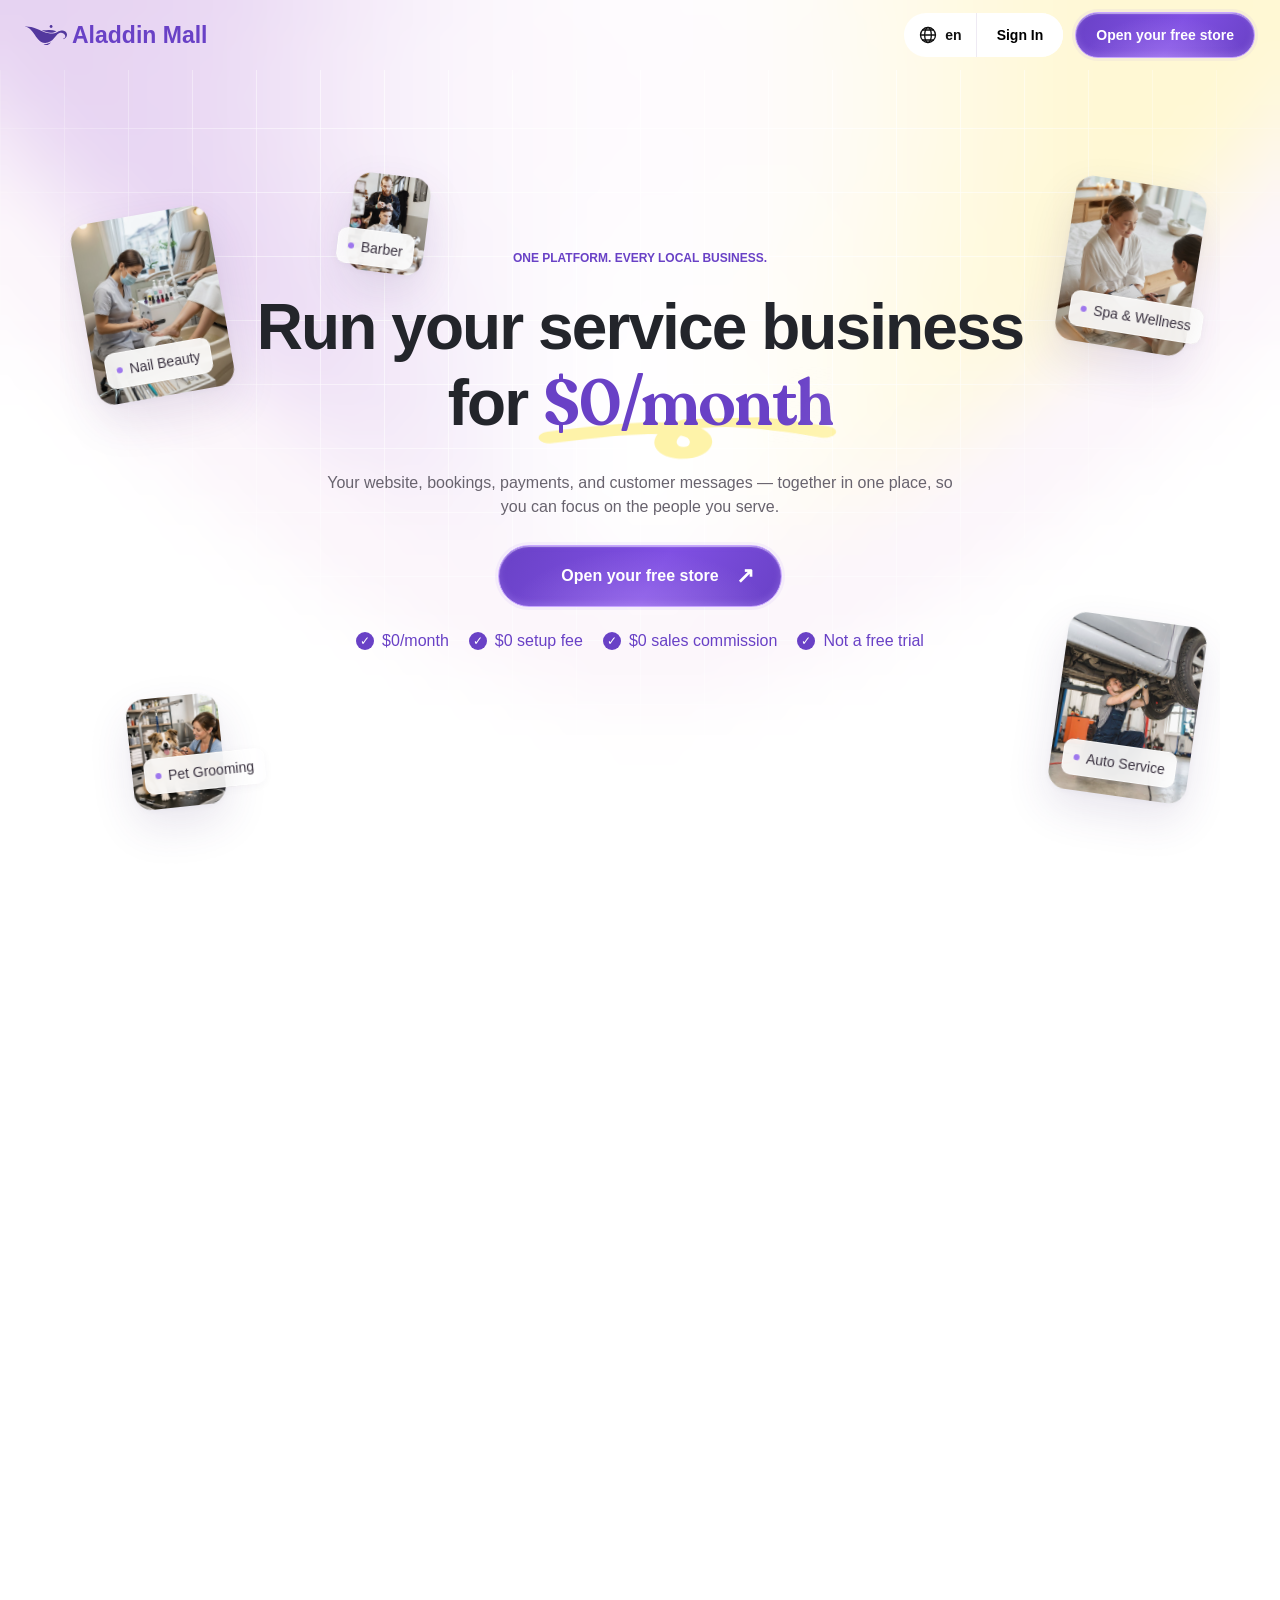
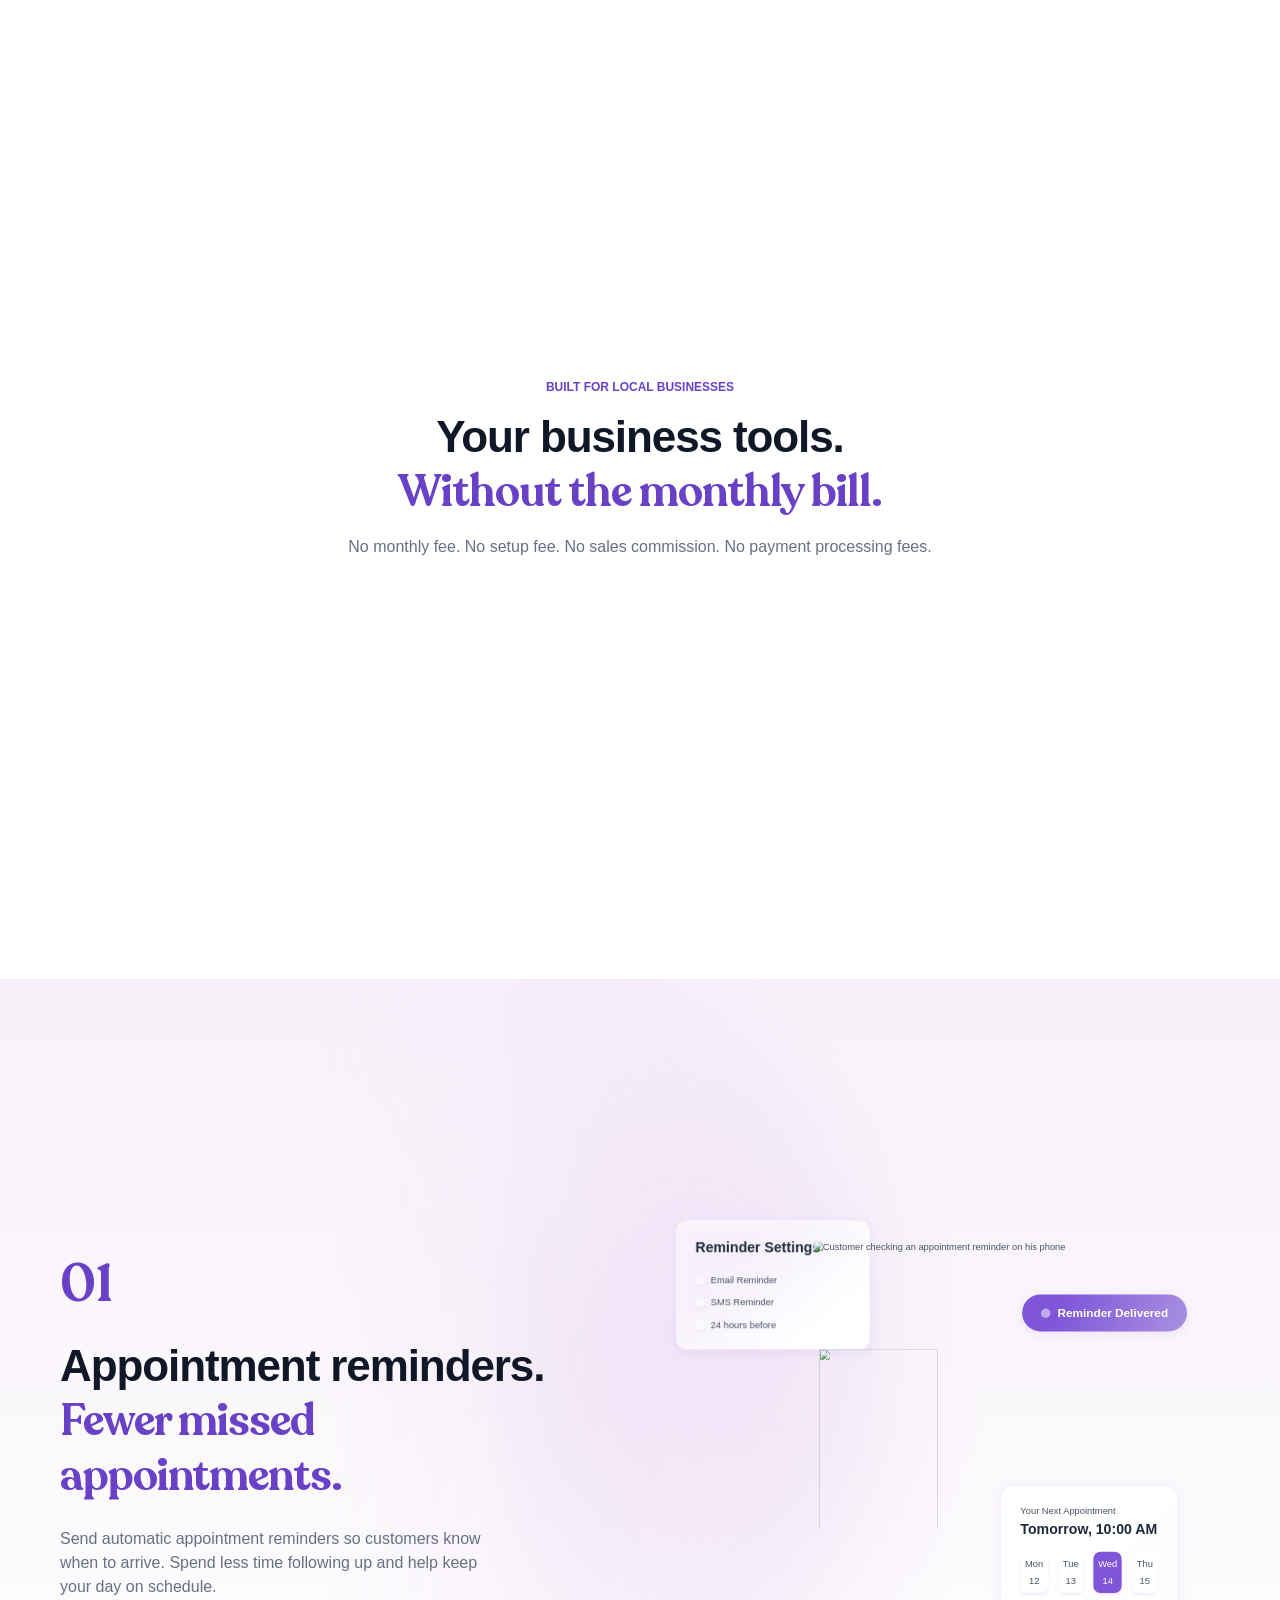
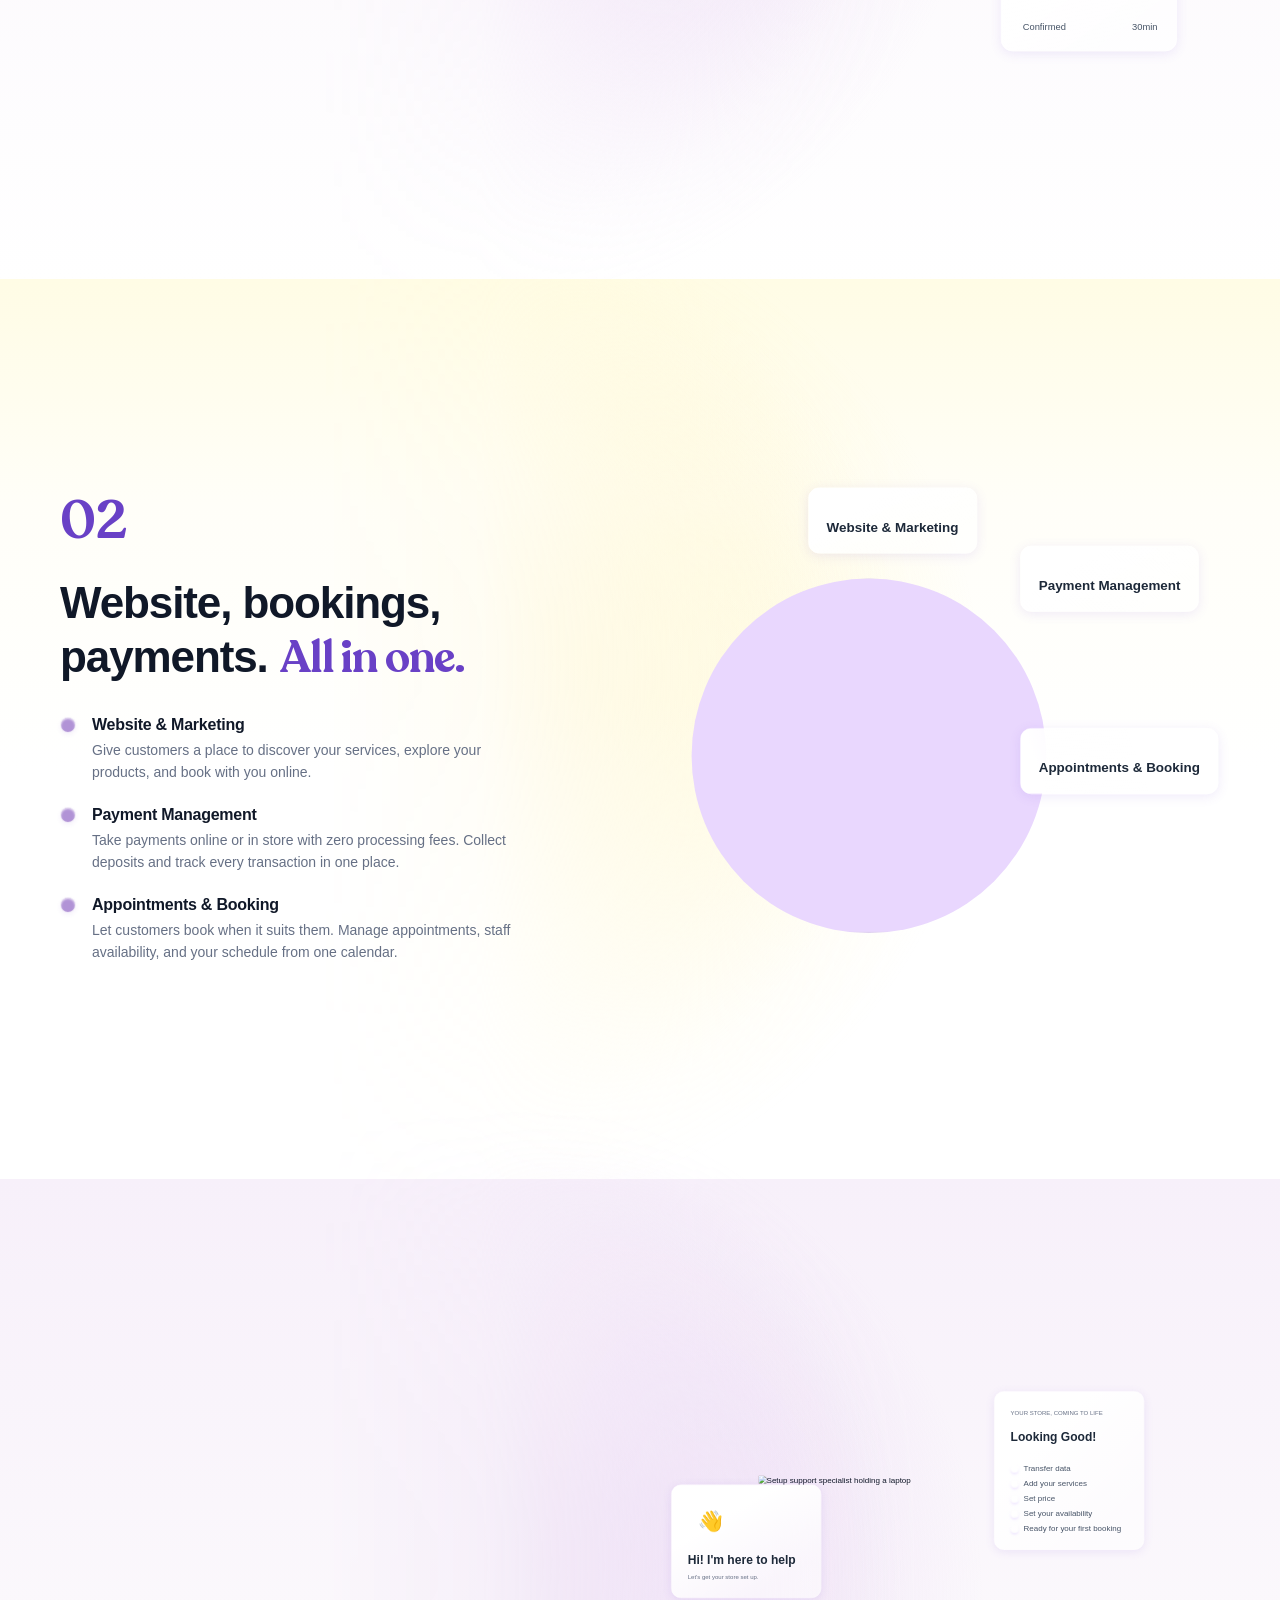
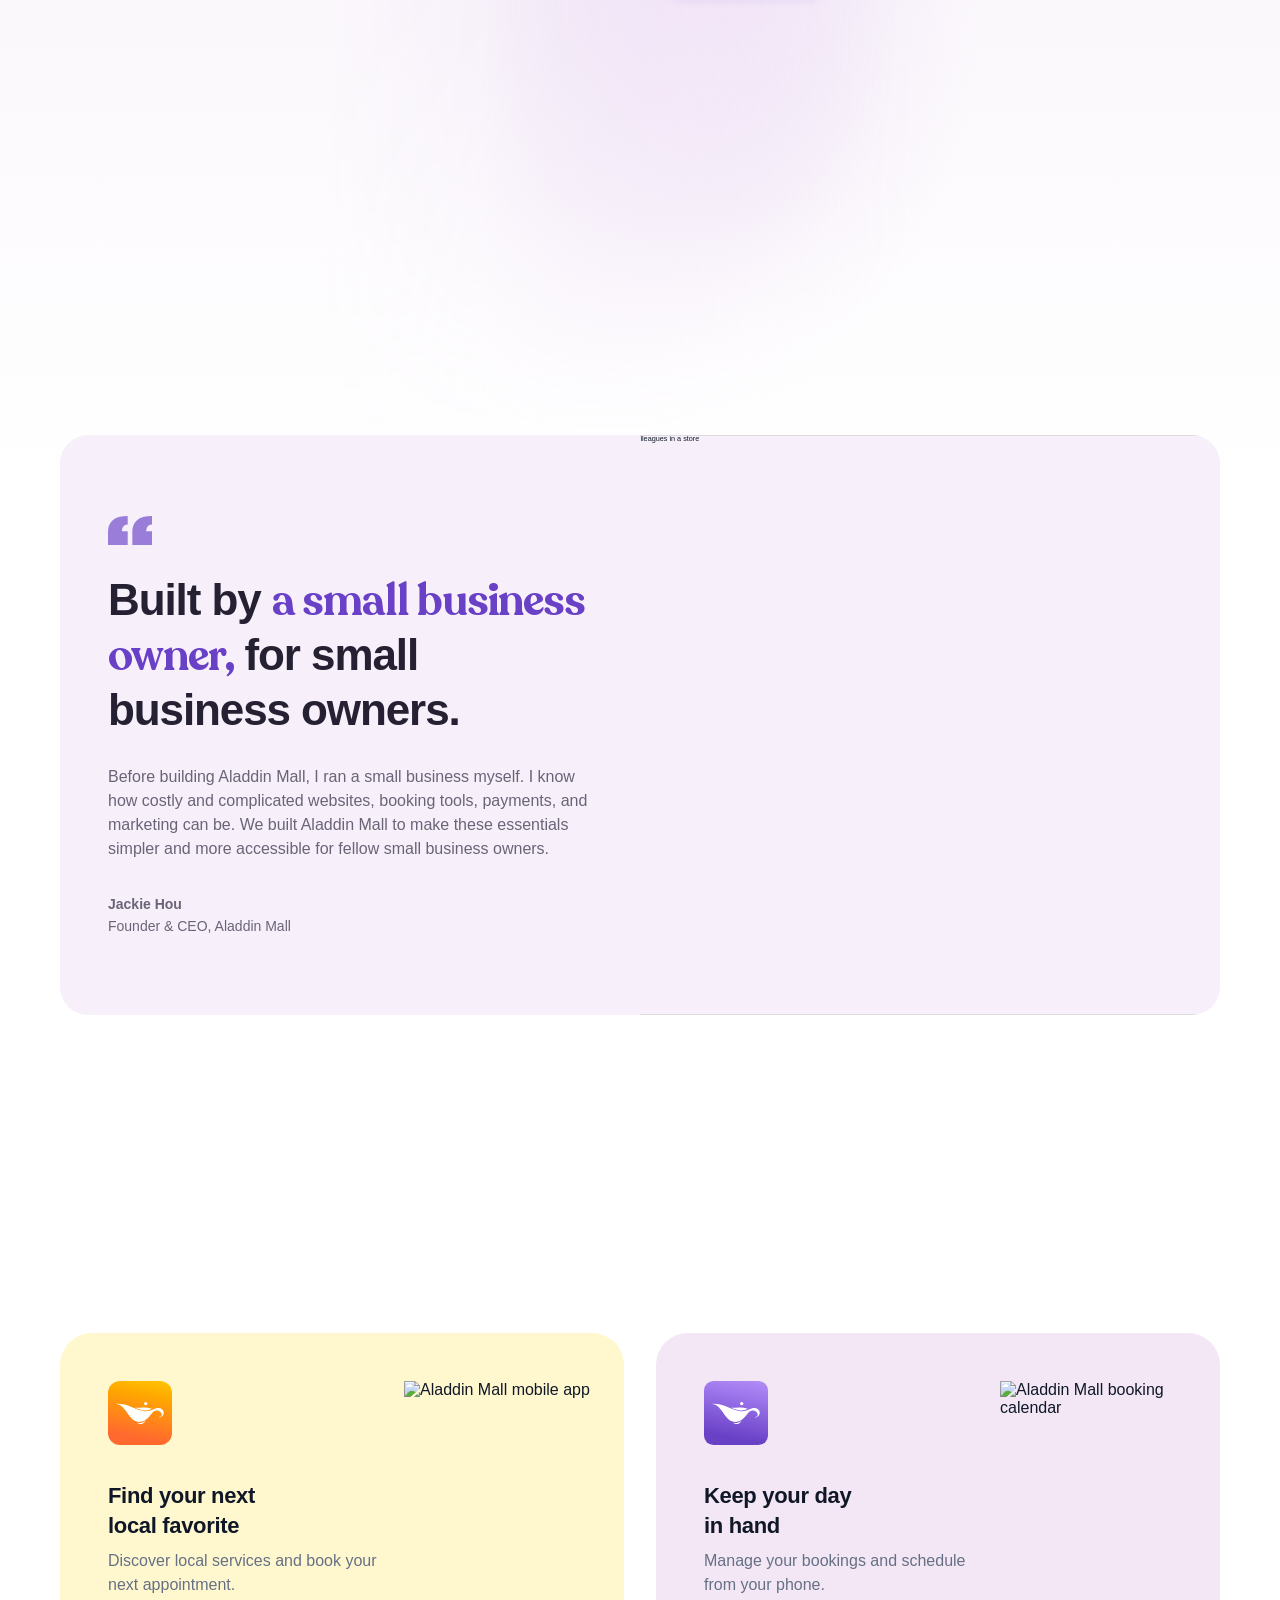
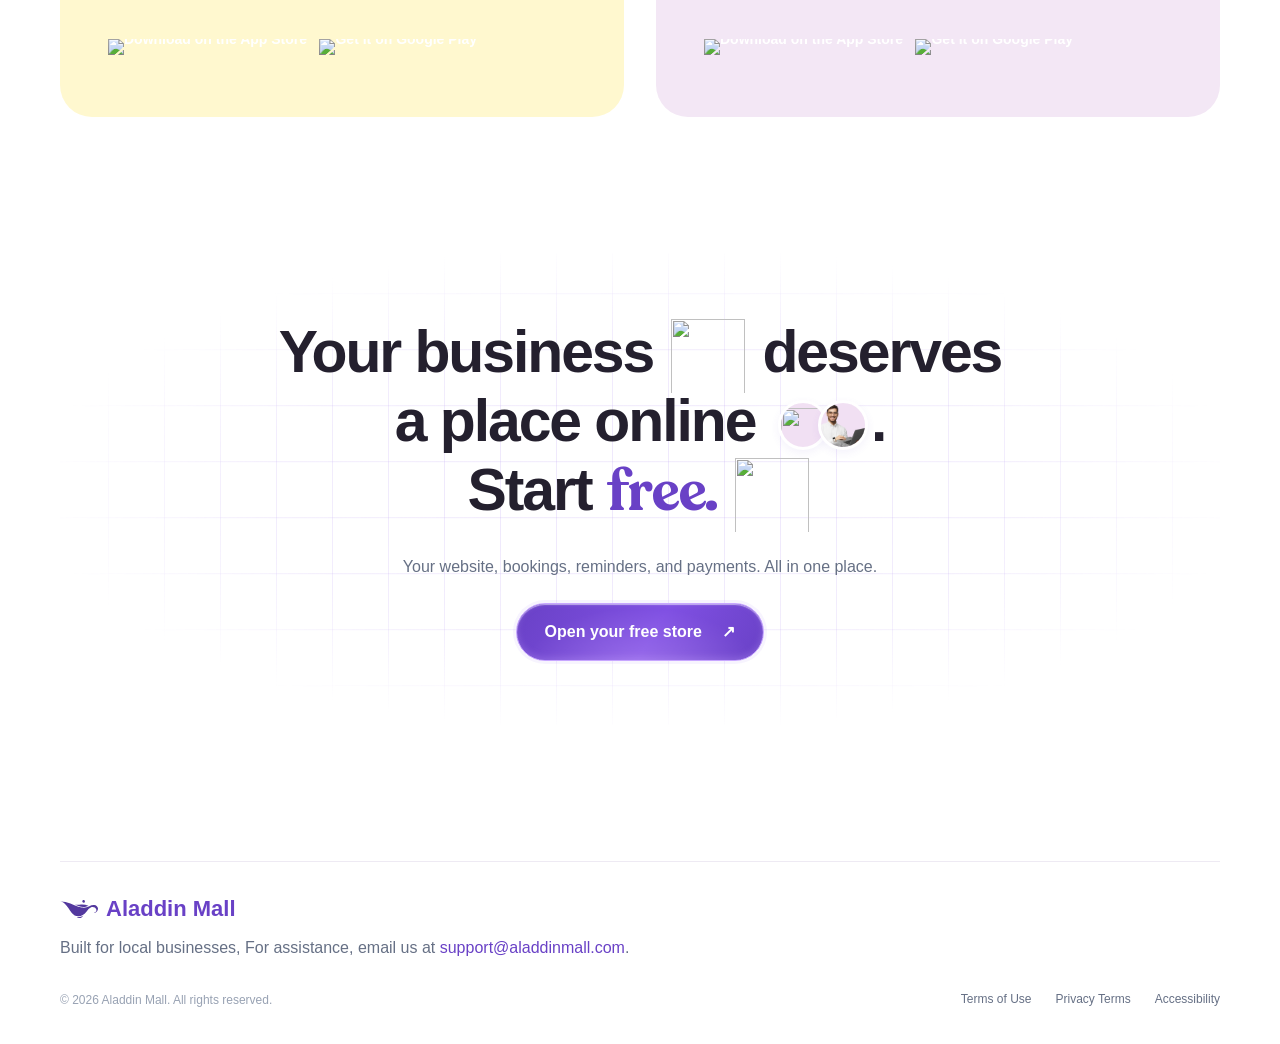
==== commit a1f89f72: "update" ====
--- a/index.html
+++ b/index.html
@@ -1 +1,29 @@
-<!doctype html><html lang="en"><meta charset="utf-8"><meta name="viewport" content="width=device-width,initial-scale=1"><title>Aladdin Mall — Your business online</title><link rel="stylesheet" href="style.css?v=typography-system-1"><body><header><a class="logo" href="#"><img src="assets/c7a1d.svg" alt="" class="">Aladdin Mall</a><nav><button data-open="signin">Sign In</button><button class="primary" data-open="signup">Open Your Aladdin Store</button></nav></header><main><div class="hero-scroll-shell"><section class="hero world-hero" id="industries"><div class="gallery-copy"><small>BUILT FOR LOCAL BUSINESSES</small><h2>One platform. <br><span class="every-purple">Every</span> service business.</h2><p>From beauty and wellness to pets and automotive —<br>everything you need to run your business, in one place.</p></div><div class="scene-stage" aria-label="Industries we serve"><button class="scene scene-0" data-sector="0" aria-label="Explore Nail Beauty"><img src="assets/8c4cc.png" alt="Nail Beauty"><span><i></i>Nail Beauty</span></button><button class="scene scene-1" data-sector="1" aria-label="Explore Spa & Wellness"><img src="assets/426ea.png" alt="Spa & Wellness"><span><i></i>Spa & Wellness</span></button><button class="scene scene-2" data-sector="2" aria-label="Explore Pet Grooming"><img src="assets/953e5.png" alt="Pet Grooming"><span><i></i>Pet Grooming</span></button><button class="scene scene-3" data-sector="3" aria-label="Explore Auto Service"><img src="assets/0fc1e.png" alt="Auto Service"><span><i></i>Auto Service</span></button><button class="scene scene-4" data-sector="4" aria-label="Explore Salon & Barber"><img src="assets/06a1c.png" alt="Barber"><span><i></i>Barber</span></button><button class="scene scene-5" data-sector="5" aria-label="Explore Salon"><img src="assets/salon.png" alt="Salon"><span><i></i>Salon</span></button><button class="scene scene-6" data-sector="6" aria-label="Explore Massage"><img src="assets/massage.png" alt="Massage"><span><i></i>Massage</span></button><button class="scene scene-7" data-sector="7" aria-label="Explore Tattoo & Piercing"><img src="assets/tattoo.png" alt="Tattoo & Piercing"><span><i></i>Tattoo & Piercing</span></button><button class="scene scene-8" data-sector="8" aria-label="Explore Fitness & Recovery"><img src="assets/fitness.png" alt="Fitness & Recovery"><span><i></i>Fitness & Recovery</span></button></div><div class="hero-copy"><small>ONE PLATFORM. EVERY LOCAL BUSINESS.</small><h1>Run Your Appointment Business for <em>$0/Month</em></h1><p>Website, online booking, deposits, no-show protection, payments, reminders, and customer messaging - all in one place.</p><button class="primary" data-open="signup">Start your business journey <span aria-hidden="true">↗</span></button><ul class="checks"><li>$0/month</li><li>$0 setup fee</li><li>$0 sales commission</li><li>Not a free trial</li></ul></div><div class="sector-nav" aria-label="Explore industries"><button data-sector="0" aria-pressed="true">Beauty</button><button data-sector="1" aria-pressed="false">Wellness</button><button data-sector="2" aria-pressed="false">Pets</button><button data-sector="3" aria-pressed="false">Automotive</button><button data-sector="4" aria-pressed="false">Barbers</button><button data-sector="5" aria-pressed="false">Salon</button><button data-sector="6" aria-pressed="false">Massage</button><button data-sector="7" aria-pressed="false">Tattoo & Piercing</button><button data-sector="8" aria-pressed="false">Fitness & Recovery</button></div><a class="scroll-cue" href="#pricing">Discover what’s possible <span>↓</span></a></section></div><section class="price" id="pricing"><img class="pricing-sweep" src="assets/pricing-sweep.png" alt=""><img class="pricing-arc" src="assets/pricing-arc.png" alt=""><img class="pricing-store" src="assets/pricing-store.png" alt="Free online storefront"><small>BUILT FOR LOCAL BUSINESSES</small><h2>Built for your business <em>for free.</em></h2><p>Not a free trial. No hidden fees.</p><img src="assets/4f24e.png" alt="Business owner" class="owner"><aside><div><strong>$0</strong><p>Monthly platform fee</p></div><div><strong>$0</strong><p>Aladdinmall sales commission</p></div><div><strong>$0</strong><p>Setup Fee</p></div></aside></section><section class="split reminder"><span class="story-number" aria-hidden="true">01</span><div><h2>Appointment Reminders<br>That Keep Everyone on Track</h2><p>Keep customers informed with automatic appointment reminders, so they know when it’s time to show up. Spend less time sending manual follow-ups, reduce missed appointments, and keep your schedule running smoothly.</p></div><div class="visual rich-reminder"><div class="orbit-label">✦ A little reminder. A better day.</div><div class="mini-calendar"><small>YOUR NEXT APPOINTMENT</small><strong>Tomorrow, 10:00 AM</strong><div class="week-strip"><span>MON<br>12</span><span>TUE<br>13</span><span class="selected">WED<br>14</span><span>THU<br>15</span><span>FRI<br>16</span></div><footer>● Confirmed <span>30 min</span></footer></div><div class="sent-chip">✓ Reminder delivered</div><div class="purple"></div><img src="assets/606b9.png" alt="Customer receiving an appointment reminder" class="person"><div class="note"><img src="assets/09635.png" alt="" class=""><b>Appointment Reminder</b><p>Your appointment is tomorrow</p></div></div></section><section class="features"><span class="story-number" aria-hidden="true">02</span><h2>Your All-in-One Platform<br>to Run & Grow Your Business</h2><div class="feature-grid rich-platform"><div class="dashboard-mini"><div><span>✦ Your business, at a glance</span><small>THIS WEEK</small></div><strong>More time for what you love.</strong><div class="dashboard-stats"><span><b>24</b>Appointments</span><span><b>$1,280</b>Payments</span><span><b>98%</b>Show-up rate</span></div><div class="dashboard-bars"><i></i><i></i><i></i><i></i><i></i><i></i><i></i></div></div><article><img src="assets/d208a.png" alt="" class=""><h3>Website & Marketing</h3><p>Build a professional online presence, showcase your services and products, reach more customers, and turn visits into bookings and sales.</p></article><article><img src="assets/2c61c.png" alt="" class=""><h3>Payment Management</h3><p>Accept online or in-store payments, collect deposits, track transactions, and offer flexible ways for your customers to pay.</p></article><article><img src="assets/446aa.png" alt="" class=""><h3>Appointments & Booking</h3><p>Let customers book your services anytime, while you manage appointments, staff availability, schedules, and bookings all in one place.</p></article></div></section><section class="split support"><span class="story-number" aria-hidden="true">03</span><div class="visual rich-support"><div class="orbit-label">REAL PEOPLE. RIGHT HERE WITH YOU.</div><div class="setup-progress"><small>YOUR STORE, COMING TO LIFE</small><strong>Looking good!</strong><div class="progress-track"><i></i></div><p>✓ Add your services</p><p>✓ Set your availability</p><p>◉ Ready for your first booking</p></div><div class="chat-reply">Can you help me get started?<span>Absolutely. Let’s do it together. ✦</span></div><div class="purple"></div><img src="assets/d45be.png" alt="Setup support specialist" class="person"><div class="help">👋<h3>Hi! I’m here to help</h3><p>Let’s get your store set up.</p></div></div><div><h2>1-on-1 Setup Support<br>Every Step of the Way</h2><p>Accept online or in-store payments, collect deposits, track transactions, and offer flexible ways for your customers to pay.</p></div></section><section class="founder"><div><img src="assets/9c1d0.svg" alt="Quote" class="quote"><h2>Built by <em>a small business owner,</em><br>for small business owners.</h2><p>I ran my own small business before building Aladdinmall, and I experienced firsthand how expensive and complicated websites, booking software, payments, and online marketing can be. We built Aladdinmall to make these tools simpler and more accessible for small businesses.</p><p><b>Jackie Hou</b><br>Founder & CEO, Aladdinmall.com</p></div><div class="founder-image"><img src="assets/222a6.png" alt="" class=""><img src="assets/e5a59.png" alt="" class=""></div></section><section class="apps"><h2>Download our mobile apps</h2><div class="app-grid"><article><img src="assets/648e6.svg" alt="Aladdin app" class="app-icon"><h3>Booking app for<br>customers</h3><p>Instantly book beauty and wellness<br> experiences near you</p><a href="https://apps.apple.com/us/search?term=aladdinmall" class="store">App Store</a> <a class="store" href="https://play.google.com/store/search?q=aladdinmall&c=apps">Google Play</a><div class="phone"><img src="assets/fc90f.svg" alt="" class=""><img src="assets/3c81b.png" alt="App preview" class="screen"></div></article><article><img src="assets/37de2.svg" alt="Aladdin app" class="app-icon"><h3>Booking app for<br>customers</h3><p>Instantly book beauty and wellness<br> experiences near you</p><a href="https://apps.apple.com/us/search?term=aladdinmall" class="store">App Store</a> <a class="store" href="https://play.google.com/store/search?q=aladdinmall&c=apps">Google Play</a><div class="phone"><img src="assets/fcab3.svg" alt="" class=""><img src="assets/3c81b.png" alt="App preview" class="screen"></div></article></div></section><section class="cta"><img class="portrait portrait-0" src="assets/8f274.png" alt="Local business"><img class="portrait portrait-1" src="assets/889fd.png" alt="Local business"><img class="portrait portrait-2" src="assets/e3563.png" alt="Local business"><img class="portrait portrait-3" src="assets/97fcd.png" alt="Local business"><img class="portrait portrait-4" src="assets/60ba9.png" alt="Local business"><img class="portrait portrait-5" src="assets/eb3d9.png" alt="Local business"><h2>Your business deserves a place online.<br>Start free.</h2><p>Free website. Booking. Reminders. Payments.</p><button data-open="signup">Get started free</button></section></main><footer><a class="logo" href="#">Aladdin Mall</a><p>Ready to transform your business? Start with Aladdin Mall. For assistance, email us at <a href="mailto:support@aladdinmall.com">support@aladdinmall.com</a></p><hr><p>© 2027 Aladdin. All rights reserved.</p></footer><dialog><form><button type="button" class="close" aria-label="Close">×</button><h2 id="dialog-title">Open your Aladdin store</h2><p>Leave your details to prepare your store setup.</p><label>Business name<input name="business" required autocomplete="organization"></label><label>Email<input type="email" name="email" required autocomplete="email"></label><button class="primary">Continue</button><p id="feedback" role="status"></p></form></dialog><script src="app.js"></script></body></html>
+<!doctype html><html lang="en"><meta charset="utf-8"><meta name="viewport" content="width=device-width,initial-scale=1"><title>Aladdin Mall | Free Website & Booking for Local Businesses</title><meta name="description" content="Bring your website, online bookings, payments, reminders, and customer messages together. Built for local service businesses, with a $0 monthly platform fee."><link rel="stylesheet" href="style.css?v=photography-unified-1"><link rel="stylesheet" href="story-layout.css?v=fullbleed-hero-8"><body><header><div class="nav-shell"><a class="logo" href="#"><img src="assets/c7a1d.svg" alt="" class="">Aladdin Mall</a><nav><button data-open="signin">Sign In</button><button class="primary" data-open="signup">Open your free store</button></nav></div></header><main><div class="hero-scroll-shell"><section class="hero world-hero" id="industries"><div class="gallery-copy"><small>BUILT FOR LOCAL BUSINESSES</small><h2>One platform. <br><span class="every-purple">Every</span> service business.</h2><p>From salons and spas to pet groomers and auto shops —<br>one place to manage bookings, take payments, and stay connected.</p></div><div class="scene-stage" aria-label="Industries we serve"><button class="scene scene-0" data-sector="0" aria-label="Explore Nail Beauty"><img src="assets/8c4cc.png" alt="Nail Beauty"><span><i></i>Nail Beauty</span></button><button class="scene scene-1" data-sector="1" aria-label="Explore Spa & Wellness"><img src="assets/426ea.png" alt="Spa & Wellness"><span><i></i>Spa & Wellness</span></button><button class="scene scene-2" data-sector="2" aria-label="Explore Pet Grooming"><img src="assets/953e5.png" alt="Pet Grooming"><span><i></i>Pet Grooming</span></button><button class="scene scene-3" data-sector="3" aria-label="Explore Auto Service"><img src="assets/0fc1e.png" alt="Auto Service"><span><i></i>Auto Service</span></button><button class="scene scene-4" data-sector="4" aria-label="Explore Salon & Barber"><img src="assets/06a1c.png" alt="Barber"><span><i></i>Barber</span></button><button class="scene scene-5" data-sector="5" aria-label="Explore Salon"><img src="assets/salon.png" alt="Salon"><span><i></i>Salon</span></button><button class="scene scene-6" data-sector="6" aria-label="Explore Massage"><img src="assets/massage.png" alt="Massage"><span><i></i>Massage</span></button><button class="scene scene-7" data-sector="7" aria-label="Explore Tattoo & Piercing"><img src="assets/tattoo.png" alt="Tattoo & Piercing"><span><i></i>Tattoo & Piercing</span></button><button class="scene scene-8" data-sector="8" aria-label="Explore Fitness & Recovery"><img src="assets/fitness.png" alt="Fitness & Recovery"><span><i></i>Fitness & Recovery</span></button></div><div class="hero-copy"><small>ONE PLATFORM. EVERY LOCAL BUSINESS.</small><h1>Run your service business for <em>$0/month</em></h1><p>Your website, bookings, payments, and customer messages — together in one place, so you can focus on the people you serve.</p><button class="primary" data-open="signup">Open your free store <span aria-hidden="true">↗</span></button><ul class="checks"><li>$0/month</li><li>$0 setup fee</li><li>$0 sales commission</li><li>Not a free trial</li></ul></div><div class="sector-nav" aria-label="Explore industries"><button data-sector="0" aria-pressed="true">Beauty</button><button data-sector="1" aria-pressed="false">Wellness</button><button data-sector="2" aria-pressed="false">Pets</button><button data-sector="3" aria-pressed="false">Automotive</button><button data-sector="4" aria-pressed="false">Barbers</button><button data-sector="5" aria-pressed="false">Salon</button><button data-sector="6" aria-pressed="false">Massage</button><button data-sector="7" aria-pressed="false">Tattoo & Piercing</button><button data-sector="8" aria-pressed="false">Fitness & Recovery</button></div><a class="scroll-cue" href="#pricing">Discover what’s possible <span>↓</span></a></section></div><section class="price" id="pricing"><img class="pricing-sweep" src="assets/pricing-sweep.png" alt=""><img class="pricing-arc" src="assets/pricing-arc.png" alt=""><img class="pricing-store" src="assets/pricing-store.png" alt="Free online storefront"><small>BUILT FOR LOCAL BUSINESSES</small><h2>Your business tools.<br><em>Without the monthly bill.</em></h2><p>No monthly fee. No setup fee. No sales commission. No payment processing fees.</p><img src="assets/4f24e.png" alt="Business owner" class="owner"><aside><div class="pricing-photo-tile"><svg class="pricing-line-art" viewBox="0 0 360 172" preserveAspectRatio="none" aria-hidden="true" focusable="false"><path d="M -50 170 C 55 170, 115 85, 62 34 C 15 -12, -35 48, 32 86 C 90 119, 125 151, 144 220"/></svg><img src="assets/4f24e.png" alt="Small business owner working on her laptop"></div><div><svg class="pricing-line-art" viewBox="0 0 360 172" preserveAspectRatio="none" aria-hidden="true" focusable="false"><path d="M -55 146 C 5 65, 82 88, 58 24 C 31 -35, -35 -5, 11 51 C 58 105, 103 151, 48 220"/><path d="M 338 -26 C 272 30, 317 90, 377 65"/></svg><strong>$0</strong><p>Monthly platform fee</p></div><div><svg class="pricing-line-art" viewBox="0 0 360 172" preserveAspectRatio="none" aria-hidden="true" focusable="false"><path d="M -30 -20 C 68 24, 76 85, 22 117 C -12 138, -8 180, 45 206"/><path d="M 366 198 C 286 156, 293 91, 345 85 C 391 80, 393 34, 336 -10"/></svg><strong>$0</strong><p>Platform sales commission</p></div><div><svg class="pricing-line-art" viewBox="0 0 360 172" preserveAspectRatio="none" aria-hidden="true" focusable="false"><path d="M 332 -20 C 263 20, 264 83, 320 78 C 385 73, 372 147, 299 169 C 258 183, 267 225, 340 228"/></svg><strong>$0</strong><p>Setup fee</p></div></aside></section><section class="split reminder"><div class="story-copy"><span class="story-number" aria-hidden="true">01</span><h2>Appointment reminders. <em>Fewer missed appointments.</em></h2><p>Send automatic appointment reminders so customers know when to arrive. Spend less time following up and help keep your day on schedule.</p></div><div class="visual figma-reminder" aria-label="Automatic appointment reminders and confirmation"><div class="fr-canvas">
+
+<div class="fr-person-bg"><img src="assets/reminder-figma/83b54.svg" class="" alt=""></div>
+<img src="assets/reminder-figma/e8f68.png" class="fr-person" alt="Customer checking an appointment reminder on his phone">
+<div class="fr-pattern"><div class="fr-curve"><img src="assets/reminder-figma/51575.svg" class="" alt=""></div><div class="fr-object"><img src="assets/reminder-figma/69dfc.png" class="" alt=""></div></div>
+<div class="fr-calendar fr-glass"><span>Your Next Appointment</span><strong>Tomorrow, 10:00 AM</strong><div class="fr-week"><span class="fr-day "><span>Mon</span><span>12</span></span><span class="fr-day "><span>Tue</span><span>13</span></span><span class="fr-day is-selected"><span>Wed</span><span>14</span></span><span class="fr-day "><span>Thu</span><span>15</span></span></div><img src="assets/reminder-figma/1283d.svg" class="fr-calendar-divider" alt=""><div class="fr-calendar-foot"><span><img src="assets/reminder-figma/fc97a.svg" class="" alt=""> Confirmed</span><span>30min</span></div></div>
+<div class="fr-delivered"><span><img src="assets/reminder-figma/65d23.svg" class="" alt=""></span><strong>Reminder Delivered</strong></div>
+<div class="fr-settings"><div class="fr-settings-panel fr-glass"><strong>Reminder Settings</strong><div><div class="fr-setting-row"><span class="fr-icon"><img src="assets/reminder-figma/e0766.svg" class="" alt=""></span><span>Email Reminder</span><img src="assets/reminder-figma/7aa05.svg" class="fr-toggle" alt=""></div><img src="assets/reminder-figma/ae572.svg" class="fr-divider" alt=""><div class="fr-setting-row"><span class="fr-icon"><img src="assets/reminder-figma/ccfc0.svg" class="" alt=""></span><span>SMS Reminder</span><img src="assets/reminder-figma/7aa05.svg" class="fr-toggle" alt=""></div><img src="assets/reminder-figma/30bd2.svg" class="fr-divider" alt=""><div class="fr-setting-row"><span class="fr-icon"><img src="assets/reminder-figma/84b2c.svg" class="" alt=""></span><span>24 hours before</span><img src="assets/reminder-figma/7aa05.svg" class="fr-toggle" alt=""></div></div></div><div class="fr-tip"><img src="assets/reminder-figma/f6e96.svg" class="" alt=""></div></div>
+</div></div></section><section class="features"><div class="platform-copy story-copy"><span class="story-number" aria-hidden="true">02</span><h2>Website, bookings, payments. <em>All in one.</em></h2><div class="platform-details"><article><span class="feature-glass-bullet" aria-hidden="true"></span><h3>Website & Marketing</h3><p>Give customers a place to discover your services, explore your products, and book with you online.</p></article><article><span class="feature-glass-bullet" aria-hidden="true"></span><h3>Payment Management</h3><p>Take payments online or in store with zero processing fees. Collect deposits and track every transaction in one place.</p></article><article><span class="feature-glass-bullet" aria-hidden="true"></span><h3>Appointments & Booking</h3><p>Let customers book when it suits them. Manage appointments, staff availability, and your schedule from one calendar.</p></article></div></div><div class="visual figma-platform" aria-label="Website, payments and appointments connected around a business owner"><div class="fp-canvas">
+<div class="fp-circle fp-back"><div class="fp-photo"><img src="assets/platform-figma/4f24e.png" alt="Business owner managing her store on a laptop"></div></div>
+<div class="fp-loop"><img src="assets/platform-figma/9cbfb.svg" alt=""></div>
+<div class="fp-card fp-payment"><img src="assets/platform-figma/3cdf3.svg" alt=""><strong>Payment Management</strong></div>
+<div class="fp-card fp-website"><img src="assets/platform-figma/6195a.svg" alt=""><strong>Website &amp; Marketing</strong></div>
+<div class="fp-circle fp-front" aria-hidden="true"><div class="fp-photo"><img src="assets/platform-figma/4f24e.png" alt=""></div></div>
+<div class="fp-card fp-booking"><img src="assets/platform-figma/3b6fe.svg" alt=""><strong>Appointments &amp; Booking</strong></div>
+</div></div></section><section class="split support"><div class="visual figma-support"><div class="fs-canvas">
+<div class="fs-loop"><img src="assets/support-figma/d685e.svg" alt=""></div>
+<div class="fs-base"><img src="assets/support-figma/e3b75.svg" alt=""></div>
+<div class="fs-person"><img src="assets/support-figma/d45be.png" alt="Setup support specialist holding a laptop"></div>
+<div class="fs-card fs-help"><div class="fs-wave"><img src="assets/support-figma/9bb5f.svg" alt=""><span>👋</span></div><div><strong>Hi! I'm here to help</strong><p>Let's get your store set up.</p></div></div>
+<div class="fs-front-loop"><img src="assets/support-figma/495a0.svg" alt=""></div>
+<div class="fs-card fs-setup"><div class="fs-heading"><p>YOUR STORE, COMING TO LIFE</p><strong>Looking Good!</strong></div><div class="fs-line"><img src="assets/support-figma/55018.svg" alt=""></div><div class="fs-steps"><div class="fs-row"><i><img src="assets/support-figma/7cd04.svg" alt=""></i><span>Transfer data</span></div><div class="fs-row"><i><img src="assets/support-figma/8065b.svg" alt=""></i><span>Add your services</span></div><div class="fs-row"><i><img src="assets/support-figma/27575.svg" alt=""></i><span>Set price</span></div><div class="fs-row"><i><img src="assets/support-figma/5931c.svg" alt=""></i><span>Set your availability</span></div><div class="fs-row"><i><img src="assets/support-figma/4fda6.svg" alt=""></i><span>Ready for your first booking</span></div></div></div>
+</div></div><div class="story-copy"><span class="story-number" aria-hidden="true">03</span><h2>Your business. Your goals. <em>A real person</em> to help.</h2><p>Get one-on-one help setting up your store, adding services, and opening your calendar for bookings. You don’t have to figure it all out alone.</p></div></section><section class="founder"><div><img src="assets/9c1d0.svg" alt="Quote" class="quote"><h2>Built by <em>a small business owner,</em> for small business owners.</h2><p>Before building Aladdin Mall, I ran a small business myself. I know how costly and complicated websites, booking tools, payments, and marketing can be. We built Aladdin Mall to make these essentials simpler and more accessible for fellow small business owners.</p><p><b>Jackie Hou</b><br>Founder & CEO, Aladdin Mall</p></div><div class="founder-image figma-founder"><div class="ff-canvas">
+<div class="ff-backing"></div><div class="ff-photo-frame">
+<img class="ff-original" src="assets/founder-figma/0298f.png" alt="Aladdin Mall founder and colleagues in a store">
+<div class="ff-loop"><img src="assets/founder-figma/34416.svg" alt=""></div>
+<img class="ff-foreground" src="assets/founder-figma/23bb6.png" alt="">
+<div class="ff-front-loop"><img src="assets/founder-figma/539b9.svg" alt=""></div>
+</div></div></div></section><section class="apps"><h2>Your business, wherever you are</h2><div class="app-grid"><article><img src="assets/648e6.svg" alt="Aladdin app" class="app-icon"><h3>Find your next<br>local favorite</h3><p>Discover local services and book your next appointment.</p><a href="https://apps.apple.com/us/search?term=aladdinmall" class="store"><img src="assets/appstore-badge.png" alt="Download on the App Store"></a> <a class="store" href="https://play.google.com/store/search?q=aladdinmall&c=apps"><img src="assets/googleplay-badge.png" alt="Get it on Google Play"></a><div class="phone"><img src="assets/customer-iphone.png" alt="Aladdin Mall mobile app" class="complete-phone"></div></article><article><img src="assets/37de2.svg" alt="Aladdin app" class="app-icon"><h3>Keep your day<br>in hand</h3><p>Manage your bookings and schedule from your phone.</p><a href="https://apps.apple.com/us/search?term=aladdinmall" class="store"><img src="assets/appstore-badge.png" alt="Download on the App Store"></a> <a class="store" href="https://play.google.com/store/search?q=aladdinmall&c=apps"><img src="assets/googleplay-badge.png" alt="Get it on Google Play"></a><div class="phone"><img src="assets/merchant-iphone.png" alt="Aladdin Mall booking calendar" class="complete-phone"></div></article></div></section><section class="cta cta-inline"><h2>Your business <span class="cta-inline-art" aria-hidden="true"><img src="assets/flat-icons/website-marketing.svg" alt=""></span> deserves<br>a place online <span class="cta-avatar-group" aria-hidden="true"><img src="assets/reminder-person-updated.png" alt=""><img src="assets/d45be.png" alt=""></span>.<br>Start <em>free.</em> <span class="cta-inline-art" aria-hidden="true"><img src="assets/flat-icons/appointments-booking.svg" alt=""></span></h2><p>Your website, bookings, reminders, and payments. All in one place.</p><button class="primary" data-open="signup">Open your free store <span aria-hidden="true">↗</span></button></section></main><footer class="site-footer"><div class="footer-brand"><a class="logo" href="#" aria-label="Aladdin Mall home"><img src="assets/c7a1d.svg" alt="">Aladdin Mall</a><p>© 2026 Aladdin Mall. All rights reserved.</p></div><p class="footer-contact"><span>Built for local businesses, For assistance, email us at </span><a href="mailto:support@aladdinmall.com">support@aladdinmall.com</a>.</p><nav class="footer-legal" aria-label="Legal"><a href="https://sell.aladdinmall.com/terms">Terms of Use</a><a href="https://sell.aladdinmall.com/privacy">Privacy Terms</a><a href="https://sell.aladdinmall.com/accessibility">Accessibility</a></nav></footer><dialog><form><button type="button" class="close" aria-label="Close">×</button><h2 id="dialog-title">Open your free store</h2><p>Leave your details to prepare your store setup.</p><label>Business name<input name="business" required autocomplete="organization"></label><label>Email<input type="email" name="email" required autocomplete="email"></label><button class="primary">Continue</button><p id="feedback" role="status"></p></form></dialog><script src="assets/vendor/gsap.min.js"></script><script src="assets/vendor/ScrollTrigger.min.js"></script><script src="app.js"></script><script src="i18n.js"></script><script src="assets/vendor/SplitText.min.js"></script><script src="motion.js"></script></body></html>
--- a/style.css
+++ b/style.css
@@ -1,380 +1,2744 @@
-@import url('https://fonts.googleapis.com/css2?family=Poppins:wght@400;500;600;700&display=swap');
-:root{--purple:#6941c6;--muted:#667085}*{box-sizing:border-box}body{margin:0;color:#101828;font:16px Poppins,Arial,sans-serif}h1,h2,h3,p{margin:0}h1{font-size:60px;line-height:1.2;letter-spacing:-1.2px;font-weight:600}h2{font-size:40px;line-height:1.5;letter-spacing:-.8px;font-weight:600}h3{font-size:24px;line-height:32px}p{color:var(--muted);line-height:1.5}em{font-style:normal;color:var(--purple)}small{color:var(--purple);font-size:18px;font-weight:600}button,a{font:inherit}button{border:0;cursor:pointer;background:white;padding:12px 20px;border-radius:100px}button:hover{filter:brightness(.94)}button:focus-visible,a:focus-visible{outline:3px solid #b692f6;outline-offset:4px}.primary{background:#7f56d9;color:white;font-weight:600}header{height:88px;max-width:1320px;margin:auto;padding:24px 32px;display:flex;justify-content:space-between;align-items:center}.logo{display:flex;align-items:center;text-decoration:none;font-size:33px;font-weight:700;color:var(--purple);gap:4px}.logo img{width:61px;height:29px}nav{display:flex;gap:12px;font-size:14px}.hero{text-align:center;height:692px;padding:112px 20px 0}.hero>p{font-size:18px;line-height:28px;margin:32px auto}.hero .primary{width:200px;height:60px}.checks{display:flex;justify-content:center;gap:24px;list-style:none;padding:0;margin:32px 0;color:var(--purple)}.checks li:before{content:'✓';display:inline-grid;place-items:center;background:#9e77ed;color:white;width:20px;height:20px;border-radius:50%;margin-right:8px}.industries{text-align:center;padding:120px 0}.industries p{font-size:18px;margin:12px 20px 64px}.carousel{display:flex;gap:24px;overflow:auto;justify-content:center;padding:0 12px}.industry{position:relative;flex:0 0 265px;height:326px;border-radius:12px;overflow:hidden}.industry>img{width:100%;height:100%;object-fit:cover}.industry span{position:absolute;bottom:16px;left:13px;right:13px;background:#ffffffc9;backdrop-filter:blur(6px);padding:12px;text-align:left;border-radius:8px;font-weight:600}.price{margin:0 60px;position:relative;height:580px;border-radius:20px;background:#f4ebff;padding:64px;overflow:hidden}.price h2{margin:8px 0}.price .owner{position:absolute;width:820px;bottom:-50px;left:-50px}.price aside{position:absolute;right:64px;top:64px;background:white;border-radius:20px;width:340px;padding:32px;box-shadow:0 4px 30px #7f56d94d}.price aside strong{font-size:60px;line-height:72px;color:var(--purple)}.price aside p{color:var(--purple);margin:12px 0 28px}.price aside div:last-child p{margin-bottom:0}.split{display:grid;grid-template-columns:1fr 1.2fr;align-items:center;gap:48px;padding:120px 38px;min-height:800px}.split p{margin-top:34px}.visual{position:relative;height:570px}.purple{position:absolute;background:#b17aff;width:508px;height:473px;bottom:0;right:0;clip-path:polygon(16% 0,100% 0,100% 100%,0 100%,0 16%)}.person{position:absolute;right:0;bottom:0;width:564px;height:647px;object-fit:contain}.note{position:absolute;bottom:48px;left:0;padding:24px;background:linear-gradient(130deg,#e9d7fe,white);box-shadow:0 12px 20px #7f56d91f;border-radius:20px;width:295px}.note img{display:block;width:107px;height:152px;object-fit:contain}.note b{display:block;font-size:20px}.note p{font-size:14px;margin:8px 0 0}.features{background:#fef7c3;padding:96px 64px}.feature-grid{display:grid;grid-template-columns:repeat(3,1fr);gap:24px;margin-top:48px;align-items:start}.feature-grid article{background:white;padding:32px 24px;clip-path:polygon(0 0,84% 0,100% 16%,100% 100%,0 100%)}.feature-grid article:nth-child(2){margin-top:80px}.feature-grid img{width:150px;height:150px;object-fit:contain}.feature-grid p{margin-top:12px}.support{grid-template-columns:1.2fr 1fr;min-height:745px}.support .visual{height:505px}.support .person{width:718px;height:551px;left:0}.support .purple{left:20px}.help{position:absolute;right:10%;top:-28px;background:white;padding:24px;border-radius:0 20px 20px;box-shadow:12px 12px 20px #7f56d91f;font-size:40px}.help h3{font-size:20px;margin-top:24px}.help p{font-size:16px;margin:4px 0 0}.founder{display:grid;grid-template-columns:60% 40%;background:#f4ebff;overflow:hidden;min-height:675px}.founder>div:first-child{padding:96px 64px}.quote{width:112px;height:73px;margin-bottom:45px}.founder p{margin-top:40px}.founder-image{position:relative}.founder-image img:first-child{width:100%;height:100%;object-fit:cover;position:absolute}.founder-image img:last-child{position:absolute;width:143%;height:604px;bottom:0;left:-24%;object-fit:cover}.apps{padding:120px 64px}.apps>h2{text-align:center;margin-bottom:64px}.app-grid{display:grid;grid-template-columns:1fr 1fr;gap:32px}.app-grid article{position:relative;background:#fef7c3;border-radius:32px;padding:48px;overflow:hidden;height:384px}.app-icon{width:64px;height:64px;margin-bottom:32px}.app-grid h3{max-width:287px}.app-grid p{margin:8px 0 30px;max-width:287px}.store{display:inline-block;color:white;background:black;font-size:12px;text-decoration:none;padding:8px;border-radius:4px}.phone{position:absolute;left:61%;top:48px;width:200px;height:408px}.phone>img:first-child{width:100%;height:100%}.phone .screen{position:absolute;inset:2.2% 5%;width:90%;height:95.6%;object-fit:cover;border-radius:25px}.cta{background:radial-gradient(at 0% 100%,#dfc4ff,transparent 45%),radial-gradient(at 100% 0%,#dfc4ff,transparent 45%),#6941c6;text-align:center;padding:200px 20px 160px;color:white}.cta p{color:#e9d7fe;margin:24px 0}footer{padding:32px 92px;background:#101828;color:white;font-size:14px}footer .logo{color:white;font-size:24px}footer p{margin:20px 0;color:#d0d5dd}footer a{color:inherit}hr{border:0;border-top:1px solid #344054}dialog{border:0;border-radius:24px;padding:40px;width:min(92vw,500px);box-shadow:0 20px 80px #10182855}dialog::backdrop{background:#10182899}dialog h2{font-size:28px}label{display:block;margin:20px 0}input{display:block;width:100%;padding:12px;border:1px solid #d0d5dd;border-radius:8px;font:inherit;margin-top:6px}.close{position:absolute;right:8px;top:4px;font-size:28px}#feedback{margin-top:16px}
-@media(max-width:1000px){h1{font-size:48px}h2{font-size:32px}.price{margin:0 24px;padding:40px}.price aside{right:32px;width:280px}.price h2{max-width:55%}.split{gap:24px;padding:90px 24px}.person{max-width:100%}.purple{max-width:90%}.support .person{width:100%}.founder>div:first-child{padding:60px 32px}.apps{padding:80px 24px}.app-grid article{padding:32px}.phone{left:65%}.app-grid h3,.app-grid p{max-width:60%}.store{font-size:10px}.logo{font-size:25px}.feature-grid{gap:16px}.features{padding:64px 24px}}
-@media(max-width:650px){header{padding:16px;height:80px}.logo{font-size:20px}.logo img{width:38px;height:auto}nav .primary{font-size:11px;padding:10px}nav button:first-child{padding:8px;font-size:12px}nav{gap:2px}.hero{height:auto;padding:90px 20px 100px}h1{font-size:38px}h1 br{display:none}.hero p br,.industries p br{display:none}.checks{flex-wrap:wrap;font-size:12px;gap:12px}.industries{padding:60px 0}.industries h2{padding:0 20px}.industries p{margin-bottom:32px}.carousel{justify-content:flex-start;padding:0 20px}.industry{flex-basis:230px}small{font-size:13px}.price{height:740px;margin:0 16px;padding:28px}.price h2{max-width:100%}.price aside{top:220px;right:24px;width:190px;padding:20px}.price aside strong{font-size:44px}.price aside p{font-size:12px}.price .owner{width:580px;left:-150px;bottom:0}.split,.support{display:flex;flex-direction:column;min-height:0;padding:80px 24px;gap:50px}.split h2{font-size:30px}.visual{width:100%;height:430px}.person{height:470px}.purple{height:340px}.note{width:220px;bottom:0;padding:18px}.note img{height:90px;width:80px}.note b{font-size:16px}.features{padding:60px 24px}.feature-grid{grid-template-columns:1fr}.feature-grid article:nth-child(2){margin:0}.feature-grid img{width:120px;height:120px}.support .visual{height:400px}.support .person{height:430px}.help{padding:16px;right:0;top:0}.help h3{font-size:16px}.help p{font-size:12px}.founder{grid-template-columns:1fr}.founder>div:first-child{padding:60px 24px}.founder-image{height:480px}.founder-image img:last-child{height:460px}.app-grid{grid-template-columns:1fr}.apps{padding:64px 20px}.apps>h2{margin-bottom:32px}.app-grid article{padding:24px}.app-grid h3{font-size:20px}.app-grid p{font-size:13px}.phone{left:62%;width:170px;height:346px;top:80px}.cta{padding:100px 24px}.cta h2{font-size:30px}footer{padding:32px 24px}}
-.cta{position:relative;overflow:hidden}.portrait{position:absolute;width:142px;height:142px;object-fit:cover;border-radius:50%}.portrait-0{left:12%;top:50px}.portrait-1{left:3%;top:230px}.portrait-2{left:14%;bottom:40px}.portrait-3{right:12%;top:50px}.portrait-4{right:3%;top:230px}.portrait-5{right:12%;bottom:40px}@media(max-width:900px){.portrait{width:70px;height:70px;opacity:.5}.portrait-1,.portrait-4{display:none}}/* Motion: progressive enhancement, with content visible before initialization. */
-html{scroll-behavior:smooth;scroll-padding-top:100px}header{position:sticky;top:0;z-index:20;max-width:none;padding-left:max(32px,calc((100vw - 1256px)/2));padding-right:max(32px,calc((100vw - 1256px)/2));background:#ffffffed;backdrop-filter:blur(16px);transition:box-shadow .3s,height .3s}header.scrolled{box-shadow:0 4px 28px #6941c610}button,.store{transition:transform .25s,box-shadow .25s,background .25s}button:hover,.store:hover{transform:translateY(-3px);box-shadow:0 8px 24px #6941c62b}button:active,.store:active{transform:translateY(0) scale(.97)}.industry{transition:transform .4s,box-shadow .4s}.industry>img{transition:transform .7s cubic-bezier(.2,.7,.2,1)}.industry:hover>img{transform:scale(1.075)}.industry:hover{box-shadow:0 16px 30px #10182826}.feature-grid article{transition:translate .35s}.feature-grid article:hover{translate:0 -10px}.feature-grid article img{transition:transform .5s}.feature-grid article:hover img{transform:translateY(-8px) rotate(-4deg)}.app-grid article{transition:box-shadow .35s}.app-grid article:hover{box-shadow:0 18px 40px #6941c61f}.phone{transition:transform .6s}.app-grid article:hover .phone{transform:translateY(-14px) rotate(-2deg)}.motion-reveal{opacity:0;translate:0 36px;transition:opacity .8s cubic-bezier(.2,.7,.2,1),translate .8s cubic-bezier(.2,.7,.2,1);transition-delay:var(--reveal-delay,0ms)}.motion-reveal.is-visible{opacity:1;translate:0 0}.scroll-progress{position:fixed;left:0;top:0;height:3px;width:100%;transform:scaleX(0);transform-origin:left;background:linear-gradient(90deg,#b692f6,#6941c6);z-index:30;pointer-events:none}.visual .person,.portrait{translate:0 var(--parallax,0px)}.note,.help{animation:float-card 5s ease-in-out infinite}.help{animation-delay:-2.5s}@keyframes float-card{0%,100%{transform:translateY(0)}50%{transform:translateY(-10px)}}.hero em{background:linear-gradient(110deg,#6941c6 20%,#ac7ef4 50%,#6941c6 80%);background-size:200% auto;background-clip:text;-webkit-background-clip:text;color:transparent;animation:hero-sheen 7s ease-in-out infinite}@keyframes hero-sheen{0%,100%{background-position:0% center}50%{background-position:100% center}}dialog[open]{animation:dialog-in .25s ease-out}@keyframes dialog-in{from{opacity:0;transform:translateY(14px) scale(.98)}to{opacity:1;transform:none}}@media(max-width:650px){header{padding:16px}.motion-reveal{translate:0 22px}.note,.help{animation:none}}@media(prefers-reduced-motion:reduce){html{scroll-behavior:auto}*,*::before,*::after{animation:none!important;transition:none!important}.motion-reveal{opacity:1;translate:none}.visual .person,.portrait{translate:none!important}.hero em{color:#6941c6;background:none}}
-/* A single editorial canvas for navigation, message and industry scenes. */
-body{background:#fff}header{background:#f7f5f1e8;box-shadow:none}header nav>a{align-self:center;text-decoration:none;color:#344054;padding:8px 12px}header.scrolled{background:#fffffff2}.world-hero{position:relative;isolation:isolate;min-height:880px;height:calc(100svh - 88px);max-height:1100px;padding:86px 20px 120px;background:#f7f5f1;overflow:hidden;display:flex;flex-direction:column;align-items:center;justify-content:center}.hero-copy{position:relative;z-index:2;max-width:780px;pointer-events:none}.hero-copy>*{pointer-events:auto}.hero-copy small{font-size:12px;letter-spacing:2.2px;color:#81748f}.hero-copy h1{font-size:clamp(60px,5.4vw,86px);line-height:1.08;letter-spacing:-4px;margin:22px 0 28px;color:#23252b}.hero-copy h1 em{background:none;color:#7f56d9;animation:none}.hero-copy>p{font-size:17px;line-height:1.8;color:#68636e}.hero-copy>p strong{color:#6941c6;font-weight:500;display:inline-block;min-width:90px}.hero-copy>p b{font-weight:500;color:#343039}.hero-copy .primary{width:auto;height:auto;padding:17px 25px;margin-top:26px;font-size:15px}.hero-copy .primary span{margin-left:20px;font-size:22px}.hero-copy .checks{font-size:11px;gap:16px;margin:22px 0 0}.hero-copy .checks li:before{width:14px;height:14px;font-size:10px}.scene-stage{position:absolute;inset:0;z-index:0}.scene{position:absolute;padding:0;background:transparent;border-radius:18px;overflow:visible;width:178px;height:235px;box-shadow:0 20px 44px #44364c16;transform:rotate(var(--angle));animation:scene-drift 7s ease-in-out infinite;animation-delay:var(--phase);transition:opacity .5s,filter .5s,scale .4s}.scene>img{width:100%;height:100%;object-fit:cover;border-radius:18px}.scene>span{position:absolute;bottom:15px;left:12px;white-space:nowrap;font-size:12px;padding:9px 12px;border-radius:9px;background:#ffffffed;color:#39313f;box-shadow:0 4px 20px #00000009;display:flex;align-items:center;gap:7px}.scene i{display:block;width:6px;height:6px;background:#9e77ed;border-radius:50%}.scene-0{left:6%;top:9%;--angle:-10deg;--phase:-2s}.scene-1{right:9%;top:4%;width:155px;height:195px;--angle:9deg;--phase:-4s}.scene-2{left:12%;bottom:12%;width:150px;height:180px;--angle:-6deg;--phase:-1s}.scene-3{right:5%;bottom:15%;width:195px;height:250px;--angle:8deg;--phase:-3s}.scene-4{left:25%;top:3%;width:90px;height:115px;--angle:7deg;--phase:-5s;filter:blur(2px);opacity:.5}.scene-4>span{font-size:9px;left:-10px;bottom:5px}.scene:hover,.scene.active{scale:1.05;filter:none;opacity:1;box-shadow:0 24px 50px #6941c633}.scene:hover{transform:rotate(var(--angle));z-index:3}.sector-nav{position:absolute;bottom:72px;display:flex;gap:6px;z-index:4;padding:5px;border:1px solid #e4dfeb;border-radius:100px;background:#ffffff9c}.sector-nav button{font-size:12px;background:transparent;color:#81748f;padding:8px 16px}.sector-nav button[aria-pressed=true]{color:white;background:#7f56d9;box-shadow:0 3px 10px #6941c622}.scroll-cue{position:absolute;bottom:24px;font-size:10px;letter-spacing:1px;color:#908798;text-decoration:none}.scroll-cue span{display:inline-block;margin-left:10px;animation:float-card 3s infinite}@keyframes scene-drift{0%,100%{translate:0 0;rotate:0deg}50%{translate:0 -12px;rotate:2deg}}@media(min-width:1700px){.scene{width:210px;height:280px}.scene-4{width:110px;height:145px}}@media(max-width:1100px){.scene-0{left:2%;width:135px;height:180px}.scene-1{right:3%;width:125px;height:165px}.scene-2{left:3%;width:120px;height:160px}.scene-3{right:2%;width:135px;height:185px}.scene-4{left:25%}.hero-copy h1{font-size:68px}header nav>a{display:none}}@media(max-width:650px){.world-hero{min-height:980px;height:auto;padding:160px 20px 310px;justify-content:flex-start}.hero-copy h1{font-size:56px;letter-spacing:-2.6px;margin-top:18px}.hero-copy small{font-size:9px;letter-spacing:1.5px}.hero-copy>p{font-size:14px}.hero-copy .checks{font-size:9px;gap:8px;flex-wrap:nowrap}.hero-copy .checks li:before{margin-right:4px;width:11px;height:11px;font-size:8px}.scene-0{width:88px;height:108px;left:5%;top:22px}.scene-1{width:85px;height:100px;right:7%;top:24px}.scene-2{left:5%;bottom:125px;width:100px;height:120px}.scene-3{right:4%;bottom:130px;width:100px;height:130px}.scene-4{left:39%;top:auto;bottom:155px;width:70px;height:95px}.scene>span{font-size:9px;padding:6px 8px;left:3px;bottom:8px}.scene i{width:4px;height:4px}.sector-nav{bottom:67px;gap:0;max-width:95%;padding:4px}.sector-nav button{font-size:10px;padding:8px 10px}.scene{animation:none}.hero-copy .primary{font-size:14px}.hero-copy .checks{margin-top:16px}}@media(prefers-reduced-motion:reduce){.scene,.scroll-cue span{animation:none!important}}
-/* Depth-led scene motion replaces the uniform floating loop. */
-.scene-stage{perspective:1100px;transform-style:preserve-3d}.world-hero .scene{animation:none;translate:none;rotate:none;transform:translate3d(var(--scene-x,0px),var(--scene-y,0px),0) rotateX(var(--scene-rx,0deg)) rotateY(var(--scene-ry,0deg)) rotate(var(--angle));will-change:transform;transition:box-shadow .4s,filter .6s,scale .4s;backface-visibility:hidden}.world-hero .scene:hover{transform:translate3d(var(--scene-x,0px),var(--scene-y,0px),0) rotateX(var(--scene-rx,0deg)) rotateY(var(--scene-ry,0deg)) rotate(var(--angle))}.scene>img{transition:transform .7s cubic-bezier(.2,.8,.2,1)}.scene:hover>img{transform:scale(1.045)}.scene>span{transition:transform .6s cubic-bezier(.2,.8,.2,1)}.scene:hover>span{transform:translateY(-5px)}.scene-stage{opacity:1!important;translate:none!important}.scene-4{filter:blur(2px);opacity:.5}@media(prefers-reduced-motion:reduce){.world-hero .scene{transform:rotate(var(--angle))!important;will-change:auto}}
-/* Entrance first, then downward scroll travel. */
-.world-hero .scene{opacity:var(--scene-enter-opacity,1);scale:var(--scene-enter-scale,1)}.world-hero .scene-4{opacity:calc(var(--scene-enter-opacity,1) * .5)}.world-hero .scene.active,.world-hero .scene:hover{scale:calc(var(--scene-enter-scale,1) * 1.04)}@media(prefers-reduced-motion:reduce){.world-hero .scene{opacity:1;scale:1}.world-hero .scene-4{opacity:.5}}
-/* Hold the hero while its scenes assemble into the preview gallery. */
-.hero-scroll-shell{height:190svh;position:relative;background:#f7f5f1}.hero-scroll-shell .world-hero{position:sticky;top:88px;height:calc(100svh - 88px);min-height:680px;max-height:none;padding:40px 20px 110px}.hero-scroll-shell .scene-stage{transition:none}.hero-scroll-shell .scene{transform:translate3d(var(--scene-x,0px),var(--scene-y,0px),0) rotateY(var(--scene-ry,0deg)) rotate(calc(var(--angle) * (1 - var(--row-turn,0))));transition:box-shadow .3s,filter .3s;scale:1!important}.hero-scroll-shell .scene:hover{transform:translate3d(var(--scene-x,0px),var(--scene-y,0px),0) rotateY(var(--scene-ry,0deg)) rotate(calc(var(--angle) * (1 - var(--row-turn,0))))}.hero-scroll-shell .scene-4{opacity:calc(var(--scene-enter-opacity,1) * (.5 + var(--row-turn,0) * .5));filter:blur(calc(2px * (1 - var(--row-turn,0))))}.row-ready .scene:hover{box-shadow:0 18px 45px #6941c645}.row-ready .scroll-cue{font-size:0}.row-ready .scroll-cue:before{content:'Explore your industry';font-size:12px}.row-ready .scroll-cue span{font-size:14px}.hero-copy{will-change:opacity}.row-ready .scene>span{white-space:normal;text-align:left}.row-ready .scene:focus-visible{outline:3px solid #6941c6;outline-offset:5px}@media(max-width:650px){.hero-scroll-shell{height:180svh}.hero-scroll-shell .world-hero{top:80px;min-height:600px;height:calc(100svh - 80px);padding-top:100px}.hero-scroll-shell .hero-copy h1{font-size:44px}.hero-scroll-shell .scene-stage{touch-action:pan-x pan-y}.row-ready .scene-stage{padding-bottom:10px}.row-ready .scene{pointer-events:auto}}@media(prefers-reduced-motion:reduce){.hero-scroll-shell .scene{transform:translate(var(--scene-x,0px),var(--scene-y,0px))!important}}
-.gallery-copy{position:absolute;z-index:3;top:28px;left:20px;right:20px;text-align:center;opacity:0;visibility:hidden;pointer-events:none}.gallery-copy small{font-size:10px;letter-spacing:2px}.gallery-copy h2{font-size:clamp(26px,3vw,44px);line-height:1.15;margin:12px 0;color:#23252b;letter-spacing:-1.2px}.gallery-copy h2 br{display:none}.gallery-copy p{font-size:14px;line-height:1.6}.gallery-copy p br{display:none}@media(max-width:650px){.gallery-copy{top:30px}.gallery-copy h2{font-size:28px}.gallery-copy h2 br{display:block}.gallery-copy p{font-size:12px;max-width:330px;margin:auto}}@media(max-height:740px) and (min-width:651px){.gallery-copy{top:10px}.gallery-copy h2{font-size:28px;margin:8px 0}.gallery-copy p{font-size:12px}}
-/* Interleave foreground cards, solid copy, and background cards. */
-.hero-scroll-shell .scene-stage{display:contents;perspective:none;transform-style:flat}.hero-scroll-shell .hero-copy{z-index:2;opacity:1!important;transition:none;will-change:transform}.hero-scroll-shell .scene{z-index:1}.hero-scroll-shell .scene-1,.hero-scroll-shell .scene-3{z-index:4}.hero-scroll-shell .scene:hover{z-index:5}.hero-scroll-shell .gallery-copy{z-index:6}.hero-scroll-shell .sector-nav{opacity:1!important;transition:none}.hero-scroll-shell .row-ready .scene{z-index:4}
+@font-face {
+  font-family: Figtree;
+  src: url("assets/fonts/figtree-400.ttf") format("truetype");
+  font-weight: 400;
+  font-style: normal;
+  font-display: swap;
+}
+@font-face {
+  font-family: Figtree;
+  src: url("assets/fonts/figtree-500.ttf") format("truetype");
+  font-weight: 500;
+  font-style: normal;
+  font-display: swap;
+}
+@font-face {
+  font-family: Figtree;
+  src: url("assets/fonts/figtree-600.ttf") format("truetype");
+  font-weight: 600;
+  font-style: normal;
+  font-display: swap;
+}
+@font-face {
+  font-family: Figtree;
+  src: url("assets/fonts/figtree-700.ttf") format("truetype");
+  font-weight: 700;
+  font-style: normal;
+  font-display: swap;
+}
+:root {
+  --purple: #6941c6;
+  --muted: #667085;
+}
+* {
+  box-sizing: border-box;
+}
+body {
+  margin: 0;
+  color: #101828;
+  font:
+    16px Figtree,
+    Arial,
+    sans-serif;
+}
+h1,
+h2,
+h3,
+p {
+  margin: 0;
+}
+h1 {
+  font-size: 60px;
+  line-height: 1.2;
+  letter-spacing: -1.2px;
+  font-weight: 600;
+}
+h2 {
+  font-size: 40px;
+  line-height: 1.5;
+  letter-spacing: -0.8px;
+  font-weight: 600;
+}
+h3 {
+  font-size: 24px;
+  line-height: 32px;
+}
+p {
+  color: var(--muted);
+  line-height: 1.5;
+}
+em {
+  font-style: normal;
+  color: var(--purple);
+}
+small {
+  color: var(--purple);
+  font-size: 18px;
+  font-weight: 600;
+}
+button,
+a {
+  font: inherit;
+}
+button {
+  border: 0;
+  cursor: pointer;
+  background: white;
+  padding: 12px 20px;
+  border-radius: 100px;
+}
+button:hover {
+  filter: brightness(0.94);
+}
+button:focus-visible,
+a:focus-visible {
+  outline: 3px solid #b692f6;
+  outline-offset: 4px;
+}
+.primary {
+  background: #7f56d9;
+  color: white;
+  font-weight: 600;
+}
+header {
+  height: 88px;
+  margin: auto;
+  padding: 24px 32px;
+  display: flex;
+  justify-content: space-between;
+  align-items: center;
+}
+.logo {
+  display: flex;
+  align-items: center;
+  text-decoration: none;
+  font-size: 33px;
+  font-weight: 700;
+  color: var(--purple);
+  gap: 4px;
+}
+.logo img {
+  width: 61px;
+  height: 29px;
+}
+nav {
+  display: flex;
+  gap: 12px;
+  font-size: 14px;
+}
+.hero {
+  text-align: center;
+  height: 692px;
+  padding: 112px 20px 0;
+}
+.hero > p {
+  font-size: 18px;
+  line-height: 28px;
+  margin: 32px auto;
+}
+.hero .primary {
+  width: 200px;
+  height: 60px;
+}
+.checks {
+  display: flex;
+  justify-content: center;
+  gap: 24px;
+  list-style: none;
+  padding: 0;
+  margin: 32px 0;
+  color: var(--purple);
+}
+.checks li:before {
+  content: "✓";
+  display: inline-grid;
+  place-items: center;
+  background: #9e77ed;
+  color: white;
+  width: 20px;
+  height: 20px;
+  border-radius: 50%;
+  margin-right: 8px;
+}
+.price {
+  margin: 0 60px;
+  position: relative;
+  height: 580px;
+  border-radius: 20px;
+  background: #f4ebff;
+  padding: 64px;
+  overflow: hidden;
+}
+.price h2 {
+  margin: 8px 0;
+}
+.price .owner {
+  position: absolute;
+}
+.price aside {
+  position: absolute;
+  right: 64px;
+  top: 64px;
+  border-radius: 20px;
+  width: 340px;
+}
+.price aside strong {
+  font-size: 60px;
+  line-height: 72px;
+  color: var(--purple);
+}
+.price aside p {
+  color: var(--purple);
+  margin: 12px 0 28px;
+}
+.price aside div:last-child p {
+  margin-bottom: 0;
+}
+.split {
+  display: grid;
+  grid-template-columns: 1fr 1.2fr;
+  align-items: center;
+  gap: 48px;
+  padding: 120px 38px;
+  min-height: 800px;
+}
+.split p {
+  margin-top: 34px;
+}
+.visual {
+  position: relative;
+  height: 570px;
+}
+.features {
+  background: #fef7c3;
+  padding: 96px 64px;
+}
+.support {
+  grid-template-columns: 1.2fr 1fr;
+  min-height: 745px;
+}
+.support .visual {
+  height: 505px;
+}
+.founder {
+  display: grid;
+  grid-template-columns: 60% 40%;
+  background: #f4ebff;
+  overflow: hidden;
+  min-height: 675px;
+}
+.founder > div:first-child {
+  padding: 96px 64px;
+}
+.quote {
+  width: 112px;
+  height: 73px;
+  margin-bottom: 45px;
+}
+.founder p {
+  margin-top: 40px;
+}
+.founder-image {
+  position: relative;
+}
+.founder-image img:first-child {
+  width: 100%;
+  height: 100%;
+  object-fit: cover;
+  position: absolute;
+}
+.founder-image img:last-child {
+  position: absolute;
+  width: 143%;
+  height: 604px;
+  bottom: 0;
+  left: -24%;
+  object-fit: cover;
+}
+.apps {
+  padding: 120px 64px;
+}
+.apps > h2 {
+  text-align: center;
+  margin-bottom: 64px;
+}
+.app-grid {
+  display: grid;
+  grid-template-columns: 1fr 1fr;
+  gap: 32px;
+}
+.app-grid article {
+  position: relative;
+  background: #fef7c3;
+  border-radius: 32px;
+  padding: 48px;
+  overflow: hidden;
+  height: 384px;
+}
+.app-icon {
+  width: 64px;
+  height: 64px;
+  margin-bottom: 32px;
+}
+.app-grid h3 {
+  max-width: 287px;
+}
+.app-grid p {
+  margin: 8px 0 30px;
+  max-width: 287px;
+}
+.store {
+  display: inline-block;
+  color: white;
+  background: black;
+  font-size: 12px;
+  text-decoration: none;
+  padding: 8px;
+  border-radius: 4px;
+}
+.phone {
+  position: absolute;
+  left: 61%;
+  top: 48px;
+  width: 200px;
+  height: 408px;
+}
+.phone > img:first-child {
+  width: 100%;
+  height: 100%;
+}
+.cta {
+  background:
+    radial-gradient(at 0% 100%, #dfc4ff, transparent 45%),
+    radial-gradient(at 100% 0%, #dfc4ff, transparent 45%), #6941c6;
+  text-align: center;
+  padding: 200px 20px 160px;
+  color: white;
+}
+.cta p {
+  color: #efdef9;
+  margin: 24px 0;
+}
+footer {
+  padding: 32px 92px;
+  background: #101828;
+  color: white;
+  font-size: 14px;
+}
+footer .logo {
+  color: white;
+  font-size: 24px;
+}
+footer p {
+  margin: 20px 0;
+  color: #d0d5dd;
+}
+footer a {
+  color: inherit;
+}
+hr {
+  border: 0;
+  border-top: 1px solid #344054;
+}
+dialog {
+  border: 0;
+  border-radius: 24px;
+  padding: 40px;
+  width: min(92vw, 500px);
+  box-shadow: 0 20px 80px #10182855;
+}
+dialog::backdrop {
+  background: #10182899;
+}
+dialog h2 {
+  font-size: 28px;
+}
+label {
+  display: block;
+  margin: 20px 0;
+}
+input {
+  display: block;
+  width: 100%;
+  padding: 12px;
+  border: 1px solid #d0d5dd;
+  border-radius: 8px;
+  font: inherit;
+  margin-top: 6px;
+}
+.close {
+  position: absolute;
+  right: 8px;
+  top: 4px;
+  font-size: 28px;
+}
+#feedback {
+  margin-top: 16px;
+}
+@media (max-width: 1000px) {
+  h1 {
+    font-size: 48px;
+  }
+  h2 {
+    font-size: 32px;
+  }
+  .price {
+    margin: 0 24px;
+    padding: 40px;
+  }
+  .price aside {
+    right: 32px;
+    width: 280px;
+  }
+  .price h2 {
+    max-width: 55%;
+  }
+  .split {
+    gap: 24px;
+    padding: 90px 24px;
+  }
+  .founder > div:first-child {
+    padding: 60px 32px;
+  }
+  .apps {
+    padding: 80px 24px;
+  }
+  .app-grid article {
+    padding: 32px;
+  }
+  .phone {
+    left: 65%;
+  }
+  .app-grid h3,
+  .app-grid p {
+    max-width: 60%;
+  }
+  .store {
+    font-size: 10px;
+  }
+  .logo {
+    font-size: 25px;
+  }
+  .features {
+    padding: 64px 24px;
+  }
+}
+@media (max-width: 650px) {
+  header {
+    height: 80px;
+  }
+  .logo {
+    font-size: 20px;
+  }
+  .logo img {
+    width: 38px;
+    height: auto;
+  }
+  nav .primary {
+    font-size: 11px;
+    padding: 10px;
+  }
+  nav button:first-child {
+    padding: 8px;
+    font-size: 12px;
+  }
+  nav {
+    gap: 2px;
+  }
+  .hero {
+    height: auto;
+    padding: 90px 20px 100px;
+  }
+  h1 {
+    font-size: 38px;
+  }
+  h1 br {
+    display: none;
+  }
+  .hero p br {
+    display: none;
+  }
+  .checks {
+    flex-wrap: wrap;
+    font-size: 12px;
+    gap: 12px;
+  }
+  small {
+    font-size: 13px;
+  }
+  .price {
+    height: 740px;
+    margin: 0 16px;
+    padding: 28px;
+  }
+  .price h2 {
+    max-width: 100%;
+  }
+  .price aside {
+    top: 220px;
+    padding: 20px;
+  }
+  .price aside strong {
+    font-size: 44px;
+  }
+  .price aside p {
+    font-size: 12px;
+  }
+  .split,
+  .support {
+    display: flex;
+    flex-direction: column;
+    min-height: 0;
+    padding: 80px 24px;
+    gap: 50px;
+  }
+  .split h2 {
+    font-size: 30px;
+  }
+  .visual {
+    width: 100%;
+    height: 430px;
+  }
+  .features {
+    padding: 60px 24px;
+  }
+  .support .visual {
+    height: 400px;
+  }
+  .founder {
+    grid-template-columns: 1fr;
+  }
+  .founder > div:first-child {
+    padding: 60px 24px;
+  }
+  .founder-image {
+    height: 480px;
+  }
+  .founder-image img:last-child {
+    height: 460px;
+  }
+  .app-grid {
+    grid-template-columns: 1fr;
+  }
+  .apps {
+    padding: 64px 20px;
+  }
+  .apps > h2 {
+    margin-bottom: 32px;
+  }
+  .app-grid article {
+    padding: 24px;
+  }
+  .app-grid h3 {
+    font-size: 20px;
+  }
+  .app-grid p {
+    font-size: 13px;
+  }
+  .phone {
+    left: 62%;
+    width: 170px;
+    height: 346px;
+    top: 80px;
+  }
+  .cta {
+    padding: 100px 24px;
+  }
+  .cta h2 {
+    font-size: 30px;
+  }
+  footer {
+    padding: 32px 24px;
+  }
+}
+.cta {
+  position: relative;
+  overflow: hidden;
+}
+html {
+  scroll-behavior: smooth;
+  scroll-padding-top: 100px;
+}
+header {
+  position: sticky;
+  top: 0;
+  z-index: 20;
+  max-width: none;
+  padding-left: max(32px, calc((100vw - 1256px) / 2));
+  padding-right: max(32px, calc((100vw - 1256px) / 2));
+  transition:
+    box-shadow 0.3s,
+    height 0.3s;
+}
+header.scrolled {
+  box-shadow: 0 4px 28px #6941c610;
+}
+button,
+.store {
+  transition:
+    transform 0.25s,
+    box-shadow 0.25s,
+    background 0.25s;
+}
+button:hover,
+.store:hover {
+  transform: translateY(-3px);
+  box-shadow: 0 8px 24px #6941c62b;
+}
+button:active,
+.store:active {
+  transform: translateY(0) scale(0.97);
+}
+.app-grid article {
+  transition: box-shadow 0.35s;
+}
+.app-grid article:hover {
+  box-shadow: 0 18px 40px #6941c61f;
+}
+.phone {
+  transition: transform 0.6s;
+}
+.app-grid article:hover .phone {
+  transform: translateY(-14px) rotate(-2deg);
+}
+.motion-reveal {
+  opacity: 0;
+  translate: 0 36px;
+  transition:
+    opacity 0.8s cubic-bezier(0.2, 0.7, 0.2, 1),
+    translate 0.8s cubic-bezier(0.2, 0.7, 0.2, 1);
+  transition-delay: var(--reveal-delay, 0ms);
+}
+.motion-reveal.is-visible {
+  opacity: 1;
+  translate: 0 0;
+}
+.scroll-progress {
+  position: fixed;
+  left: 0;
+  top: 0;
+  height: 3px;
+  width: 100%;
+  transform: scaleX(0);
+  transform-origin: left;
+  background: linear-gradient(90deg, #b692f6, #6941c6);
+  z-index: 30;
+  pointer-events: none;
+}
+@keyframes float-card {
+  0%,
+  100% {
+    transform: translateY(0);
+  }
+  50% {
+    transform: translateY(-10px);
+  }
+}
+.hero em {
+  background: linear-gradient(110deg, #6941c6 20%, #ac7ef4 50%, #6941c6 80%);
+  background-size: 200% auto;
+  background-clip: text;
+  -webkit-background-clip: text;
+  color: transparent;
+  animation: hero-sheen 7s ease-in-out infinite;
+}
+@keyframes hero-sheen {
+  0%,
+  100% {
+    background-position: 0% center;
+  }
+  50% {
+    background-position: 100% center;
+  }
+}
+dialog[open] {
+  animation: dialog-in 0.25s ease-out;
+}
+@keyframes dialog-in {
+  from {
+    opacity: 0;
+    transform: translateY(14px) scale(0.98);
+  }
+  to {
+    opacity: 1;
+    transform: none;
+  }
+}
+@media (max-width: 650px) {
+  header {
+    padding: 16px;
+  }
+  .motion-reveal {
+    translate: 0 22px;
+  }
+}
+@media (prefers-reduced-motion: reduce) {
+  html {
+    scroll-behavior: auto;
+  }
+  *,
+  *::before,
+  *::after {
+    animation: none !important;
+    transition: none !important;
+  }
+  .motion-reveal {
+    opacity: 1;
+    translate: none;
+  }
+  .hero em {
+    color: #6941c6;
+    background: none;
+  }
+}
+body {
+  background: #fff;
+}
+header {
+  box-shadow: none;
+}
+header nav > a {
+  align-self: center;
+  text-decoration: none;
+  color: #344054;
+  padding: 8px 12px;
+}
+.world-hero {
+  position: relative;
+  isolation: isolate;
+  min-height: 880px;
+  height: calc(100svh - 88px);
+  max-height: 1100px;
+  padding: 86px 20px 120px;
+  background: #f7f5f1;
+  overflow: hidden;
+  display: flex;
+  flex-direction: column;
+  align-items: center;
+  justify-content: center;
+}
+.hero-copy {
+  position: relative;
+  z-index: 2;
+  max-width: 780px;
+  pointer-events: none;
+}
+.hero-copy > * {
+  pointer-events: auto;
+}
+.hero-copy small {
+  font-size: 12px;
+  letter-spacing: 2.2px;
+  color: #81748f;
+}
+.hero-copy h1 {
+  font-size: clamp(60px, 5.4vw, 86px);
+  line-height: 1.08;
+  letter-spacing: -4px;
+  margin: 22px 0 28px;
+  color: #23252b;
+}
+.hero-copy h1 em {
+  background: none;
+  color: #7f56d9;
+  animation: none;
+}
+.hero-copy > p {
+  color: #68636e;
+}
+.hero-copy > p strong {
+  color: #6941c6;
+  font-weight: 500;
+  display: inline-block;
+  min-width: 90px;
+}
+.hero-copy > p b {
+  font-weight: 500;
+  color: #343039;
+}
+.hero-copy .primary {
+  width: auto;
+  height: auto;
+  padding: 17px 25px;
+  margin-top: 26px;
+  font-size: 15px;
+}
+.hero-copy .primary span {
+  font-size: 22px;
+}
+.hero-copy .checks {
+  font-size: 11px;
+  gap: 16px;
+  margin: 22px 0 0;
+}
+.hero-copy .checks li:before {
+  width: 14px;
+  height: 14px;
+  font-size: 10px;
+}
+.scene-stage {
+  position: absolute;
+  inset: 0;
+  z-index: 0;
+}
+.scene {
+  position: absolute;
+  padding: 0;
+  background: transparent;
+  border-radius: 18px;
+  overflow: visible;
+  width: 178px;
+  height: 235px;
+  box-shadow: 0 20px 44px #44364c16;
+  transform: rotate(var(--angle));
+  animation: scene-drift 7s ease-in-out infinite;
+  animation-delay: var(--phase);
+  transition:
+    opacity 0.5s,
+    filter 0.5s,
+    scale 0.4s;
+}
+.scene > img {
+  width: 100%;
+  height: 100%;
+  object-fit: cover;
+  border-radius: 18px;
+}
+.scene > span {
+  position: absolute;
+  bottom: 15px;
+  left: 12px;
+  white-space: nowrap;
+  font-size: 12px;
+  padding: 9px 12px;
+  border-radius: 9px;
+  background: #ffffffed;
+  color: #39313f;
+  box-shadow: 0 4px 20px #00000009;
+  display: flex;
+  align-items: center;
+  gap: 7px;
+}
+.scene i {
+  display: block;
+  width: 6px;
+  height: 6px;
+  background: #9e77ed;
+  border-radius: 50%;
+}
+.scene-0 {
+  left: 6%;
+  top: 9%;
+  --angle: -10deg;
+  --phase: -2s;
+}
+.scene-1 {
+  right: 9%;
+  top: 4%;
+  width: 155px;
+  height: 195px;
+  --angle: 9deg;
+  --phase: -4s;
+}
+.scene-2 {
+  left: 12%;
+  bottom: 12%;
+  width: 150px;
+  height: 180px;
+  --angle: -6deg;
+  --phase: -1s;
+}
+.scene-3 {
+  right: 5%;
+  bottom: 15%;
+  width: 195px;
+  height: 250px;
+  --angle: 8deg;
+  --phase: -3s;
+}
+.scene-4 {
+  left: 25%;
+  top: 3%;
+  width: 90px;
+  height: 115px;
+  --angle: 7deg;
+  --phase: -5s;
+}
+.scene-4 > span {
+  font-size: 9px;
+  left: -10px;
+  bottom: 5px;
+}
+.scene:hover,
+.scene.active {
+  scale: 1.05;
+  filter: none;
+  opacity: 1;
+  box-shadow: 0 24px 50px #6941c633;
+}
+.scene:hover {
+  transform: rotate(var(--angle));
+  z-index: 3;
+}
+.sector-nav {
+  position: absolute;
+  bottom: 72px;
+  display: flex;
+  gap: 6px;
+  z-index: 4;
+  padding: 5px;
+  border: 1px solid #e4dfeb;
+  border-radius: 100px;
+  background: #ffffff9c;
+}
+.sector-nav button {
+  font-size: 12px;
+  background: transparent;
+  color: #81748f;
+  padding: 8px 16px;
+}
+.sector-nav button[aria-pressed="true"] {
+  color: white;
+  background: #7f56d9;
+  box-shadow: 0 3px 10px #6941c622;
+}
+.scroll-cue {
+  position: absolute;
+  bottom: 24px;
+  font-size: 10px;
+  letter-spacing: 1px;
+  color: #908798;
+  text-decoration: none;
+}
+.scroll-cue span {
+  display: inline-block;
+  margin-left: 10px;
+  animation: float-card 3s infinite;
+}
+@keyframes scene-drift {
+  0%,
+  100% {
+    translate: 0 0;
+    rotate: 0deg;
+  }
+  50% {
+    translate: 0 -12px;
+    rotate: 2deg;
+  }
+}
+@media (min-width: 1700px) {
+  .scene {
+    width: 210px;
+    height: 280px;
+  }
+  .scene-4 {
+    width: 110px;
+    height: 145px;
+  }
+}
+@media (max-width: 1100px) {
+  .scene-0 {
+    left: 2%;
+    width: 135px;
+    height: 180px;
+  }
+  .scene-1 {
+    right: 3%;
+    width: 125px;
+    height: 165px;
+  }
+  .scene-2 {
+    left: 3%;
+    width: 120px;
+    height: 160px;
+  }
+  .scene-3 {
+    right: 2%;
+    width: 135px;
+    height: 185px;
+  }
+  .scene-4 {
+    left: 25%;
+  }
+  .hero-copy h1 {
+    font-size: 68px;
+  }
+  header nav > a {
+    display: none;
+  }
+}
+@media (max-width: 650px) {
+  .world-hero {
+    min-height: 980px;
+    height: auto;
+    padding: 160px 20px 310px;
+    justify-content: flex-start;
+  }
+  .hero-copy h1 {
+    font-size: 56px;
+    letter-spacing: -2.6px;
+    margin-top: 18px;
+  }
+  .hero-copy small {
+    font-size: 9px;
+    letter-spacing: 1.5px;
+  }
+  .hero-copy .checks {
+    flex-wrap: nowrap;
+  }
+  .hero-copy .checks li:before {
+    margin-right: 4px;
+    width: 11px;
+    height: 11px;
+    font-size: 8px;
+  }
+  .scene-0 {
+    width: 88px;
+    height: 108px;
+    left: 5%;
+    top: 22px;
+  }
+  .scene-1 {
+    width: 85px;
+    height: 100px;
+    right: 7%;
+    top: 24px;
+  }
+  .scene-2 {
+    left: 5%;
+    bottom: 125px;
+    width: 100px;
+    height: 120px;
+  }
+  .scene-3 {
+    right: 4%;
+    bottom: 130px;
+    width: 100px;
+    height: 130px;
+  }
+  .scene-4 {
+    left: 39%;
+    top: auto;
+    bottom: 155px;
+    width: 70px;
+    height: 95px;
+  }
+  .scene > span {
+    font-size: 9px;
+    padding: 6px 8px;
+    left: 3px;
+    bottom: 8px;
+  }
+  .scene i {
+    width: 4px;
+    height: 4px;
+  }
+  .sector-nav {
+    bottom: 67px;
+    gap: 0;
+    max-width: 95%;
+    padding: 4px;
+  }
+  .sector-nav button {
+    font-size: 10px;
+    padding: 8px 10px;
+  }
+  .scene {
+    animation: none;
+  }
+  .hero-copy .primary {
+    font-size: 14px;
+  }
+  .hero-copy .checks {
+    margin-top: 16px;
+  }
+}
+@media (prefers-reduced-motion: reduce) {
+  .scene,
+  .scroll-cue span {
+    animation: none !important;
+  }
+}
+.scene-stage {
+  perspective: 1100px;
+  transform-style: preserve-3d;
+}
+.world-hero .scene {
+  animation: none;
+  translate: none;
+  rotate: none;
+  transform: translate3d(var(--scene-x, 0px), var(--scene-y, 0px), 0)
+    rotateX(var(--scene-rx, 0deg)) rotateY(var(--scene-ry, 0deg))
+    rotate(var(--angle));
+  will-change: transform;
+  transition:
+    box-shadow 0.4s,
+    filter 0.6s,
+    scale 0.4s;
+  backface-visibility: hidden;
+}
+.world-hero .scene:hover {
+  transform: translate3d(var(--scene-x, 0px), var(--scene-y, 0px), 0)
+    rotateX(var(--scene-rx, 0deg)) rotateY(var(--scene-ry, 0deg))
+    rotate(var(--angle));
+}
+.scene > img {
+  transition: transform 0.7s cubic-bezier(0.2, 0.8, 0.2, 1);
+}
+.scene:hover > img {
+  transform: scale(1.045);
+}
+.scene > span {
+  transition: transform 0.6s cubic-bezier(0.2, 0.8, 0.2, 1);
+}
+.scene:hover > span {
+  transform: translateY(-5px);
+}
+.scene-stage {
+  opacity: 1 !important;
+  translate: none !important;
+}
+.scene-4 {
+  filter: blur(2px);
+  opacity: 0.5;
+}
+@media (prefers-reduced-motion: reduce) {
+  .world-hero .scene {
+    transform: rotate(var(--angle)) !important;
+    will-change: auto;
+  }
+}
+.world-hero .scene {
+  opacity: var(--scene-enter-opacity, 1);
+  scale: var(--scene-enter-scale, 1);
+}
+.world-hero .scene-4 {
+  opacity: calc(var(--scene-enter-opacity, 1) * 0.5);
+}
+.world-hero .scene.active,
+.world-hero .scene:hover {
+  scale: calc(var(--scene-enter-scale, 1) * 1.04);
+}
+@media (prefers-reduced-motion: reduce) {
+  .world-hero .scene {
+    opacity: 1;
+    scale: 1;
+  }
+  .world-hero .scene-4 {
+    opacity: 0.5;
+  }
+}
+.hero-scroll-shell {
+  position: relative;
+}
+.hero-scroll-shell .world-hero {
+  position: sticky;
+  top: 88px;
+  height: calc(100svh - 88px);
+  min-height: 680px;
+  max-height: none;
+  padding: 40px 20px 110px;
+}
+.hero-scroll-shell .scene-stage {
+  transition: none;
+}
+.hero-scroll-shell .scene {
+  transform: translate3d(var(--scene-x, 0px), var(--scene-y, 0px), 0)
+    rotateY(var(--scene-ry, 0deg))
+    rotate(calc(var(--angle) * (1 - var(--row-turn, 0))));
+  transition:
+    box-shadow 0.3s,
+    filter 0.3s;
+  scale: 1 !important;
+}
+.hero-scroll-shell .scene:hover {
+  transform: translate3d(var(--scene-x, 0px), var(--scene-y, 0px), 0)
+    rotateY(var(--scene-ry, 0deg))
+    rotate(calc(var(--angle) * (1 - var(--row-turn, 0))));
+}
+.hero-scroll-shell .scene-4 {
+  opacity: calc(
+    var(--scene-enter-opacity, 1) * (0.5 + var(--row-turn, 0) * 0.5)
+  );
+  filter: blur(calc(2px * (1 - var(--row-turn, 0))));
+}
+.row-ready .scene:hover {
+  box-shadow: 0 18px 45px #6941c645;
+}
+.row-ready .scroll-cue {
+  font-size: 0;
+}
+.row-ready .scroll-cue:before {
+  font-size: 12px;
+}
+.row-ready .scroll-cue span {
+  font-size: 14px;
+}
+.hero-copy {
+  will-change: opacity;
+}
+.row-ready .scene > span {
+  white-space: normal;
+  text-align: left;
+}
+.row-ready .scene:focus-visible {
+  outline: 3px solid #6941c6;
+  outline-offset: 5px;
+}
+@media (max-width: 650px) {
+  .hero-scroll-shell .world-hero {
+    top: 80px;
+    min-height: 600px;
+    height: calc(100svh - 80px);
+    padding-top: 100px;
+  }
+  .hero-scroll-shell .scene-stage {
+    touch-action: pan-x pan-y;
+  }
+  .row-ready .scene-stage {
+    padding-bottom: 10px;
+  }
+  .row-ready .scene {
+    pointer-events: auto;
+  }
+}
+@media (prefers-reduced-motion: reduce) {
+  .hero-scroll-shell .scene {
+    transform: translate(var(--scene-x, 0px), var(--scene-y, 0px)) !important;
+  }
+}
+.gallery-copy {
+  position: absolute;
+  z-index: 3;
+  top: 28px;
+  left: 20px;
+  right: 20px;
+  text-align: center;
+  opacity: 0;
+  visibility: hidden;
+  pointer-events: none;
+}
+.gallery-copy small {
+  font-size: 10px;
+  letter-spacing: 2px;
+}
+.gallery-copy h2 {
+  font-size: clamp(26px, 3vw, 44px);
+  line-height: 1.15;
+  margin: 12px 0;
+  color: #23252b;
+  letter-spacing: -1.2px;
+}
+.gallery-copy h2 br {
+  display: none;
+}
+.gallery-copy p {
+  font-size: 14px;
+  line-height: 1.6;
+}
+.gallery-copy p br {
+  display: none;
+}
+@media (max-width: 650px) {
+  .gallery-copy {
+    top: 30px;
+  }
+  .gallery-copy h2 {
+    font-size: 28px;
+  }
+  .gallery-copy h2 br {
+    display: block;
+  }
+  .gallery-copy p {
+    font-size: 12px;
+    max-width: 330px;
+    margin: auto;
+  }
+}
+@media (max-height: 740px) and (min-width: 651px) {
+  .gallery-copy {
+    top: 10px;
+  }
+  .gallery-copy h2 {
+    font-size: 28px;
+    margin: 8px 0;
+  }
+  .gallery-copy p {
+    font-size: 12px;
+  }
+}
+.hero-scroll-shell .scene-stage {
+  display: contents;
+  perspective: none;
+  transform-style: flat;
+}
+.hero-scroll-shell .hero-copy {
+  z-index: 2;
+  opacity: 1 !important;
+  transition: none;
+  will-change: transform;
+}
+.hero-scroll-shell .scene {
+  z-index: 1;
+}
+.hero-scroll-shell .scene-1,
+.hero-scroll-shell .scene-3 {
+  z-index: 4;
+}
+.hero-scroll-shell .scene:hover {
+  z-index: 5;
+}
+.hero-scroll-shell .gallery-copy {
+  z-index: 6;
+}
+.hero-scroll-shell .sector-nav {
+  opacity: 1 !important;
+  transition: none;
+}
+.hero-scroll-shell .row-ready .scene {
+  z-index: 4;
+}
+.scene-5 {
+  left: 2%;
+  top: 46%;
+  width: 125px;
+  height: 160px;
+  --angle: 7deg;
+}
+.scene-6 {
+  right: 2%;
+  top: 42%;
+  width: 120px;
+  height: 155px;
+  --angle: -8deg;
+}
+.scene-7 {
+  left: 27%;
+  bottom: 5%;
+  width: 105px;
+  height: 138px;
+  --angle: 9deg;
+}
+.scene-8 {
+  right: 26%;
+  top: 1%;
+  width: 105px;
+  height: 138px;
+  --angle: -7deg;
+}
+.hero-scroll-shell .scene-6,
+.hero-scroll-shell .scene-7 {
+  z-index: 4;
+}
+.sector-nav {
+  max-width: calc(100% - 40px);
+  overflow-x: auto;
+  white-space: nowrap;
+}
+.sector-nav button {
+  flex-shrink: 0;
+}
+.row-ready .scroll-cue:before {
+  content: "Scroll sideways to explore every industry";
+}
+.row-ready {
+  scrollbar-width: thin;
+  scrollbar-color: #b692f6 #f7f5f1;
+}
+.row-ready .scene > span {
+  font-size: 11px;
+  left: 8px;
+  right: 8px;
+  padding: 8px;
+}
+.gallery-copy h2 br:after {
+  content: " ";
+}
+@media (max-width: 1100px) {
+  .scene-5 {
+    left: 0;
+    width: 90px;
+    height: 120px;
+  }
+  .scene-6 {
+    right: 0;
+    width: 90px;
+    height: 120px;
+  }
+  .scene-7 {
+    left: 24%;
+    width: 80px;
+    height: 105px;
+  }
+  .scene-8 {
+    right: 24%;
+    width: 80px;
+    height: 105px;
+  }
+}
+@media (max-width: 650px) {
+  .scene-5 {
+    left: 1%;
+    top: 37%;
+    width: 60px;
+    height: 80px;
+  }
+  .scene-6 {
+    right: 1%;
+    top: 40%;
+    width: 60px;
+    height: 80px;
+  }
+  .scene-7 {
+    left: 25%;
+    bottom: 140px;
+    width: 65px;
+    height: 85px;
+  }
+  .scene-8 {
+    right: 28%;
+    top: 12px;
+    width: 60px;
+    height: 80px;
+  }
+  .scene-5 span,
+  .scene-6 span,
+  .scene-7 span,
+  .scene-8 span {
+    font-size: 7px;
+    padding: 4px;
+  }
+  .row-ready .scene span {
+    font-size: 10px;
+  }
+}
+.hero-scroll-shell .hero-copy h1 {
+  font-size: clamp(40px, 4.2vw, 60px);
+  line-height: 1.2;
+  letter-spacing: -1.2px;
+  max-width: 800px;
+}
+.hero-copy > p {
+  max-width: 632px;
+  margin-left: auto;
+  margin-right: auto;
+  line-height: 28px;
+  font-size: 18px;
+}
+.hero-copy .checks {
+  flex-wrap: wrap;
+  justify-content: center;
+}
+@media (max-width: 650px) {
+  .hero-scroll-shell .hero-copy h1 {
+    font-size: 36px;
+    letter-spacing: -0.8px;
+  }
+  .hero-copy > p {
+    font-size: 15px;
+    line-height: 24px;
+  }
+  .hero-copy .checks {
+    gap: 8px 12px;
+    font-size: 10px;
+  }
+}
+.hero-scroll-shell .scene:nth-child(n + 6) {
+  visibility: hidden;
+}
+.hero-scroll-shell .sector-nav {
+  display: none;
+}
+.hero-scroll-shell {
+  height: 270svh;
+}
+.hero-scroll-shell .scene,
+.hero-scroll-shell .scene:hover {
+  will-change: transform;
+}
+@media (max-width: 650px) {
+  .hero-scroll-shell {
+    height: 240svh;
+  }
+}
+.hero-scroll-shell .scene,
+.hero-scroll-shell .scene:hover {
+  transform-origin: 50% 50%;
+}
+@media (prefers-reduced-motion: reduce) {
+  .hero-scroll-shell .scene {
+    filter: none !important;
+  }
+}
 
-/* Additional industry scenes retain foreground/background depth. */
-.scene-5{left:2%;top:46%;width:125px;height:160px;--angle:7deg}.scene-6{right:2%;top:42%;width:120px;height:155px;--angle:-8deg}.scene-7{left:27%;bottom:5%;width:105px;height:138px;--angle:9deg}.scene-8{right:26%;top:1%;width:105px;height:138px;--angle:-7deg}.hero-scroll-shell .scene-6,.hero-scroll-shell .scene-7{z-index:4}.sector-nav{max-width:calc(100% - 40px);overflow-x:auto;white-space:nowrap}.sector-nav button{flex-shrink:0}.row-ready .scroll-cue:before{content:'Scroll sideways to explore every industry'}.row-ready{scrollbar-width:thin;scrollbar-color:#b692f6 #f7f5f1}.row-ready .scene>span{font-size:11px;left:8px;right:8px;padding:8px}.gallery-copy h2 br:after{content:' '}
-@media(max-width:1100px){.scene-5{left:0;width:90px;height:120px}.scene-6{right:0;width:90px;height:120px}.scene-7{left:24%;width:80px;height:105px}.scene-8{right:24%;width:80px;height:105px}}
-@media(max-width:650px){.scene-5{left:1%;top:37%;width:60px;height:80px}.scene-6{right:1%;top:40%;width:60px;height:80px}.scene-7{left:25%;bottom:140px;width:65px;height:85px}.scene-8{right:28%;top:12px;width:60px;height:80px}.scene-5 span,.scene-6 span,.scene-7 span,.scene-8 span{font-size:7px;padding:4px}.row-ready .scene span{font-size:10px}}
+header .logo {
+  font-weight: 600;
+}
+.hero-scroll-shell .world-hero::before {
+  content: "";
+  position: absolute;
+  inset: 0;
+  z-index: -1;
+  pointer-events: none;
+  opacity: 1;
+  background: radial-gradient(
+    ellipse 72% 54% at 50% -8%,
+    rgba(255, 255, 255, 0.22),
+    transparent 80%
+  );
+  background-size: auto;
+}
+header {
+  background: rgba(249, 246, 255, 0.84);
+  backdrop-filter: blur(20px);
+  border-bottom: 1px solid rgba(127, 86, 217, 0.04);
+}
+header.scrolled {
+  background: rgba(250, 248, 255, 0.94);
+}
+.hero-scroll-shell .scene {
+  box-shadow:
+    0 18px 44px rgba(77, 49, 116, 0.12),
+    0 2px 8px rgba(77, 49, 116, 0.04);
+}
+.hero-scroll-shell .row-ready {
+  scrollbar-color: #b692f6 #f4edff;
+}
+@media (max-width: 650px) {
+  .hero-scroll-shell .world-hero {
+    background:
+      radial-gradient(
+        ellipse 105% 90% at 50% -20%,
+        rgba(197, 172, 245, 0.7),
+        rgba(226, 209, 252, 0.4) 42%,
+        transparent 78%
+      ),
+      linear-gradient(180deg, #f5effe 0%, #faf7ff 52%, #ffffff 100%);
+  }
+}
+.hero-scroll-shell .scene,
+.hero-scroll-shell .scene:hover {
+  transform: translate(var(--scene-x, 0px), var(--scene-y, 0px))
+    rotate(calc(var(--angle) * (1 - var(--row-turn, 0))))
+    scale(var(--batch-scale, 1));
+  opacity: var(--batch-opacity, 1);
+  filter: none !important;
+  transition: box-shadow 0.25s;
+}
+.hero-scroll-shell .scene-5 {
+  left: 6%;
+  top: 9%;
+  width: 178px;
+  height: 235px;
+}
+.hero-scroll-shell .scene-6 {
+  right: 9%;
+  top: 4%;
+  width: 155px;
+  height: 195px;
+}
+.hero-scroll-shell .scene-7 {
+  left: 12%;
+  bottom: 12%;
+  width: 150px;
+  height: 180px;
+}
+.hero-scroll-shell .scene-8 {
+  right: 5%;
+  top: auto;
+  bottom: 15%;
+  width: 195px;
+  height: 250px;
+}
+@media (max-width: 650px) {
+  .hero-scroll-shell .scene-5 {
+    left: 5%;
+    top: 22px;
+    width: 88px;
+    height: 108px;
+  }
+  .hero-scroll-shell .scene-6 {
+    right: 7%;
+    top: 24px;
+    width: 85px;
+    height: 100px;
+  }
+  .hero-scroll-shell .scene-7 {
+    left: 5%;
+    bottom: 125px;
+    width: 100px;
+    height: 120px;
+  }
+  .hero-scroll-shell .scene-8 {
+    right: 4%;
+    bottom: 130px;
+    width: 100px;
+    height: 130px;
+  }
+}
+@media (prefers-reduced-motion: reduce) {
+  .hero-scroll-shell .scene,
+  .hero-scroll-shell .scene:hover {
+    transform: translate(var(--scene-x, 0px), var(--scene-y, 0px)) !important;
+  }
+}
+.hero-scroll-shell .world-hero {
+  overflow-x: clip !important;
+}
+.hero-scroll-shell .world-hero.row-ready .scene-stage {
+  display: block;
+  position: absolute;
+  inset: 0;
+  z-index: 1;
+  overflow-x: auto;
+  overflow-y: hidden;
+  pointer-events: none;
+  scrollbar-color: #b692f6 transparent;
+  overscroll-behavior-x: contain;
+  scroll-padding-inline: 20px;
+  -webkit-overflow-scrolling: touch;
+}
+.hero-scroll-shell .world-hero.row-ready .scene-stage .scene {
+  pointer-events: auto;
+}
+.hero-scroll-shell .world-hero.row-ready .gallery-copy {
+  position: absolute;
+  z-index: 6;
+}
+.hero-scroll-shell .world-hero.row-ready .scene-stage:focus-visible {
+  outline: 2px solid #b692f6;
+  outline-offset: -4px;
+}
+.hero-scroll-shell .hero-copy h1 em {
+  display: inline-block;
+  position: relative;
+  isolation: isolate;
+  white-space: nowrap;
+  color: #7f56d9;
+  background: none;
+  animation: none;
+}
+.hero-scroll-shell .hero-copy h1 em::before {
+  content: "";
+  position: absolute;
+  z-index: -1;
+  transform: scaleX(0) rotate(-1.5deg);
+  transform-origin: left center;
+  animation: price-marker 0.9s cubic-bezier(0.16, 1, 0.3, 1) 0.8s forwards;
+}
+.hero-scroll-shell .hero-copy h1 em::after {
+  content: "";
+  position: absolute;
+  inset: 0;
+  pointer-events: none;
+  background: linear-gradient(
+    110deg,
+    transparent 28%,
+    rgba(255, 255, 255, 0.65) 48%,
+    transparent 68%
+  );
+  background-size: 300% 100%;
+  background-position: 150% 0;
+  mix-blend-mode: soft-light;
+  animation: price-light 5.5s ease-in-out 1.4s 2;
+}
+@keyframes price-marker {
+  to {
+    transform: scaleX(1) rotate(-1.5deg);
+  }
+}
+@keyframes price-light {
+  0%,
+  10% {
+    background-position: 150% 0;
+    opacity: 0;
+  }
+  18% {
+    opacity: 1;
+  }
+  40% {
+    background-position: -50% 0;
+    opacity: 0;
+  }
+  100% {
+    background-position: -50% 0;
+    opacity: 0;
+  }
+}
+@media (prefers-reduced-motion: reduce) {
+  .hero-scroll-shell .hero-copy h1 em::before {
+    animation: none;
+    transform: scaleX(1) rotate(-1.5deg);
+  }
+  .hero-scroll-shell .hero-copy h1 em::after {
+    display: none;
+  }
+}
+:root {
+  --heading-two-size: 40px;
+}
+body h2,
+body .gallery-copy h2,
+body .split h2,
+body .cta h2,
+body dialog h2 {
+  font-size: var(--heading-two-size);
+  font-weight: 600;
+  line-height: 1.4;
+  letter-spacing: -0.02em;
+}
+@media (max-width: 1000px) {
+  :root {
+    --heading-two-size: 32px;
+  }
+}
+@media (max-width: 650px) {
+  :root {
+    --heading-two-size: 28px;
+  }
+}
+.hero-copy .primary {
+  display: inline-flex;
+  align-items: center;
+  justify-content: center;
+  gap: 20px;
+  line-height: 24px;
+  vertical-align: middle;
+  text-align: center;
+}
+.hero-copy .primary span {
+  display: inline-flex;
+  align-items: center;
+  justify-content: center;
+  margin-left: 0;
+  line-height: 1;
+}
+.hero-scroll-shell .hero-copy .primary {
+  position: relative;
+  display: inline-flex;
+  align-items: center;
+  justify-content: center;
+  min-height: 60px;
+  height: auto;
+  padding: 18px 62px;
+  line-height: 24px;
+  gap: 0;
+  box-sizing: border-box;
+  text-align: center;
+}
+.hero-scroll-shell .hero-copy .primary span {
+  position: absolute;
+  right: 24px;
+  top: 50%;
+  transform: translateY(-50%);
+  display: flex;
+  align-items: center;
+  justify-content: center;
+  width: 24px;
+  height: 24px;
+  margin: 0;
+  line-height: 24px;
+  font-size: 22px;
+}
+@media (max-width: 650px) {
+  .hero-scroll-shell .hero-copy .primary {
+    padding: 16px 48px;
+    min-height: 56px;
+  }
+  .hero-scroll-shell .hero-copy .primary span {
+    right: 16px;
+  }
+}
+.hero-scroll-shell .world-hero {
+  background: #fff;
+}
+.hero-scroll-shell .world-hero::before {
+  display: none;
+}
+.hero-scroll-shell .world-hero > .lavender-atmosphere {
+  position: absolute;
+  inset: 0;
+  width: 100%;
+  height: 100%;
+  z-index: -1;
+  pointer-events: none;
+  image-rendering: auto;
+}
+.hero-scroll-shell {
+  background: #fff;
+}
+.hero-scroll-shell .world-hero.row-ready > .lavender-atmosphere {
+  opacity: 0 !important;
+}
+header,
+header.scrolled {
+  background: transparent;
+  border-bottom: 0;
+  box-shadow: none;
+  backdrop-filter: none;
+  max-width: none;
+  isolation: isolate;
+  overflow: hidden;
+  padding-inline: max(32px, calc((100% - 1256px) / 2));
+}
+header > .nav-atmosphere {
+  position: absolute;
+  top: 0;
+  left: 0;
+  width: 100%;
+  height: 100svh;
+  z-index: -1;
+  pointer-events: none;
+}
+@media (min-width: 651px) {
+  header {
+    height: 70px;
+    padding-block: 12px;
+  }
+  header .logo {
+    font-size: 29px;
+  }
+  header .logo img {
+    width: 53px;
+    height: auto;
+  }
+  .hero-scroll-shell .world-hero {
+    top: 70px;
+    height: calc(100svh - 70px);
+  }
+  .hero-scroll-shell .world-hero > .lavender-atmosphere {
+    top: -70px;
+    height: calc(100% + 70px);
+  }
+}
+@media (max-width: 650px) {
+  header,
+  header.scrolled {
+    padding-inline: 16px;
+  }
+  .hero-scroll-shell .world-hero > .lavender-atmosphere {
+    top: -80px;
+    height: calc(100% + 80px);
+  }
+}
+:root {
+  --tag-color: #6941c6;
+  --body-copy-size: 16px;
+  --body-copy-leading: 24px;
+}
+body main small,
+body .hero-copy small,
+body .gallery-copy small {
+  font-family: Figtree, Arial, sans-serif;
+  font-size: 16px;
+  line-height: 24px;
+  font-weight: 600;
+  color: var(--tag-color);
+  text-transform: uppercase;
+}
+body main p,
+body .hero-copy > p,
+body .gallery-copy p,
+body .app-grid p,
+body footer p,
+body dialog p {
+  font-family: Figtree, Arial, sans-serif;
+  font-size: var(--body-copy-size);
+  line-height: var(--body-copy-leading);
+  font-weight: 400;
+  letter-spacing: normal;
+}
+body .hero-scroll-shell .hero-copy > p {
+  font-size: 18px;
+  line-height: 28px;
+}
+body .hero-scroll-shell .hero-copy .checks {
+  font-family: Figtree, Arial, sans-serif;
+  font-size: 16px;
+  line-height: 24px;
+  font-weight: 400;
+  color: #6941c6;
+  gap: 12px 20px;
+  flex-wrap: wrap;
+}
+body .hero-scroll-shell .hero-copy .checks li {
+  display: inline-flex;
+  align-items: center;
+}
+body .hero-scroll-shell .hero-copy .checks li::before {
+  flex-shrink: 0;
+  width: 18px;
+  height: 18px;
+  margin-right: 8px;
+  font-size: 12px;
+  line-height: 18px;
+}
+.hero-scroll-shell .world-hero.row-ready .scene-stage {
+  scrollbar-width: none;
+  -ms-overflow-style: none;
+}
+.hero-scroll-shell .world-hero.row-ready .scene-stage::-webkit-scrollbar {
+  display: none;
+}
+.hero-scroll-shell .world-hero.row-ready .scroll-cue {
+  display: none;
+}
+body main small,
+body .hero-copy small,
+body .gallery-copy small {
+  letter-spacing: 0;
+}
+.hero-scroll-shell .scroll-cue {
+  display: none;
+}
+body .hero-scroll-shell .world-hero.row-ready .scene > span {
+  color: #1d2939;
+}
+.section-card-stage {
+  position: relative;
+  background: transparent;
+}
+.section-card-face {
+  transform-origin: 50% 0;
+}
+.stack-enabled .section-card-stage {
+  position: sticky;
+  top: 70px;
+  min-height: calc(100vh - 70px);
+  perspective: 1600px;
+}
+.stack-enabled .section-card-face {
+  will-change: transform, opacity;
+  backface-visibility: hidden;
+}
+.stack-enabled .section-card-face > section {
+  min-height: calc(100vh - 70px);
+  margin: 0;
+}
+.section-card-stack {
+  position: relative;
+  isolation: isolate;
+  padding-bottom: 1px;
+}
+.price .pricing-sweep {
+  position: absolute;
+  left: 0;
+  bottom: 0;
+  width: 53%;
+  height: auto;
+  pointer-events: none;
+  z-index: 0;
+}
+.price .pricing-arc {
+  position: absolute;
+  left: 9%;
+  bottom: 0;
+  width: 42%;
+  height: auto;
+  pointer-events: none;
+  z-index: 1;
+}
+.price .owner {
+  z-index: 2;
+  width: 790px;
+  left: -35px;
+  bottom: -20px;
+}
+.price .pricing-store {
+  position: absolute;
+  left: 38%;
+  top: 30%;
+  width: 24%;
+  height: auto;
+  z-index: 3;
+  pointer-events: none;
+}
+.price > small,
+.price > h2,
+.price > p {
+  position: relative;
+  z-index: 4;
+}
+.price aside {
+  z-index: 5;
+  background: transparent;
+  padding: 0;
+  box-shadow: none;
+  display: grid;
+  gap: 24px;
+}
+.price aside > div {
+  background: #fff;
+  border-radius: 20px;
+  padding: 12px 32px;
+  box-shadow: 0 4px 30px #7f56d92b;
+}
+.price aside p,
+.price aside div:last-child p {
+  margin: 10px 0 0;
+}
+@media (max-width: 1100px) and (min-width: 651px) {
+  .price .owner {
+    width: 68%;
+    left: -25px;
+  }
+  .price .pricing-store {
+    left: 36%;
+    top: 39%;
+    width: 26%;
+  }
+  .price aside {
+    width: 260px;
+    right: 32px;
+  }
+  .price aside > div {
+    padding: 12px 24px;
+  }
+}
+@media (max-width: 650px) {
+  .price .pricing-sweep {
+    width: 100%;
+  }
+  .price .pricing-arc {
+    width: 95%;
+    left: -20%;
+  }
+  .price .owner {
+    width: 520px;
+    left: -140px;
+    bottom: 0;
+  }
+  .price .pricing-store {
+    width: 42%;
+    left: 3%;
+    top: 34%;
+  }
+  .price aside {
+    width: 174px;
+    right: 20px;
+    gap: 16px;
+  }
+  .price aside > div {
+    padding: 12px 18px;
+  }
+}
+.hero-scroll-shell .scene > span {
+  font-size: 14px;
+  line-height: 24px;
+}
+.hero-scroll-shell .world-hero.row-ready .scene > span {
+  font-size: 16px;
+  line-height: 24px;
+}
 
-/* Preserve the original Figma hero messaging with readable line wrapping. */
-.hero-scroll-shell .hero-copy h1{font-size:clamp(40px,4.2vw,60px);line-height:1.2;letter-spacing:-1.2px;max-width:800px}.hero-copy>p{max-width:632px;margin-left:auto;margin-right:auto;line-height:28px;font-size:18px}.hero-copy .checks{flex-wrap:wrap;justify-content:center}@media(max-width:650px){.hero-scroll-shell .hero-copy h1{font-size:36px;letter-spacing:-.8px}.hero-copy>p{font-size:15px;line-height:24px}.hero-copy .checks{gap:8px 12px;font-size:10px}}
+.price aside strong {
+  font-weight: 600;
+  font-variant-numeric: tabular-nums;
+}
+.fee-number {
+  display: inline-flex;
+  align-items: baseline;
+  white-space: nowrap;
+  line-height: 1.2;
+}
+.fee-digit {
+  display: inline-block;
+  width: 0.65em;
+  height: 1.2em;
+  overflow: hidden;
+  vertical-align: bottom;
+  mask-image: linear-gradient(transparent, #000 12%, #000 88%, transparent);
+}
+.fee-reel {
+  display: flex;
+  flex-direction: column;
+  will-change: transform;
+}
+.fee-reel > span {
+  display: block;
+  flex: 0 0 1.2em;
+  height: 1.2em;
+  line-height: 1.2;
+  text-align: center;
+}
 
-/* A calm opening: further industries are introduced by scroll progress. */
-.hero-scroll-shell .scene:nth-child(n+6){visibility:hidden}
-.hero-scroll-shell .sector-nav{display:none}
-
-/* Reading hold, with restrained near/far motion around the stationary copy. */
-.hero-scroll-shell{height:270svh}
-.hero-scroll-shell .scene,.hero-scroll-shell .scene:hover{transform:perspective(1100px) translate3d(var(--scene-x,0px),var(--scene-y,0px),var(--scene-z,0px)) rotateX(var(--scene-rx,0deg)) rotateY(var(--scene-ry,0deg)) rotate(calc(var(--angle) * (1 - var(--row-turn,0))));will-change:transform}
-@media(max-width:650px){.hero-scroll-shell{height:240svh}}
-@media(prefers-reduced-motion:reduce){.hero-scroll-shell .scene,.hero-scroll-shell .scene:hover{transform:translate(var(--scene-x,0px),var(--scene-y,0px))!important}}
-
-/* Depth emergence: scroll sets blur directly to keep focus in sync with Z. */
-.hero-scroll-shell .scene,.hero-scroll-shell .scene:hover{transition:box-shadow .3s;transform-origin:50% 50%}
-@media(prefers-reduced-motion:reduce){.hero-scroll-shell .scene{filter:none!important}}
-
-header .logo{font-weight:600}
-
-/* Halden-inspired diffuse light field, recolored in pale lavender. */
-.hero-scroll-shell{background:#fcfaff}
-.hero-scroll-shell .world-hero{
- background:
-  radial-gradient(ellipse 70% 105% at 50% -32%,rgba(190,164,241,.76) 0%,rgba(211,191,249,.6) 29%,rgba(231,218,252,.3) 52%,rgba(255,255,255,0) 76%),
-  radial-gradient(ellipse 48% 72% at 50% 10%,rgba(221,203,252,.64) 0%,rgba(241,232,255,.36) 48%,rgba(255,255,255,0) 80%),
-  linear-gradient(180deg,#f5effe 0%,#faf7ff 48%,#ffffff 100%);
-}
-.hero-scroll-shell .world-hero::before{
- content:"";position:absolute;inset:0;z-index:-1;pointer-events:none;
- opacity:1;background:
-  radial-gradient(ellipse 72% 54% at 50% -8%,rgba(255,255,255,.22),transparent 80%);
- background-size:auto;
-}
-header{background:rgba(249,246,255,.84);backdrop-filter:blur(20px);border-bottom:1px solid rgba(127,86,217,.04)}
-header.scrolled{background:rgba(250,248,255,.94)}
-.hero-scroll-shell .scene{box-shadow:0 18px 44px rgba(77,49,116,.12),0 2px 8px rgba(77,49,116,.04)}
-.hero-scroll-shell .row-ready{scrollbar-color:#b692f6 #f4edff}
-@media(max-width:650px){
- .hero-scroll-shell .world-hero{
-  background:
-   radial-gradient(ellipse 105% 90% at 50% -20%,rgba(197,172,245,.7),rgba(226,209,252,.4) 42%,transparent 78%),
-   linear-gradient(180deg,#f5effe 0%,#faf7ff 52%,#ffffff 100%);
- }
-}
-
-/* Scroll-driven batch replacement, without in-place depth oscillation. */
-.hero-scroll-shell .scene,.hero-scroll-shell .scene:hover{transform:translate(var(--scene-x,0px),var(--scene-y,0px)) rotate(calc(var(--angle) * (1 - var(--row-turn,0)))) scale(var(--batch-scale,1));opacity:var(--batch-opacity,1);filter:none!important;transition:box-shadow .25s}
-.hero-scroll-shell .scene-5{left:6%;top:9%;width:178px;height:235px}
-.hero-scroll-shell .scene-6{right:9%;top:4%;width:155px;height:195px}
-.hero-scroll-shell .scene-7{left:12%;bottom:12%;width:150px;height:180px}
-.hero-scroll-shell .scene-8{right:5%;top:auto;bottom:15%;width:195px;height:250px}
-@media(max-width:650px){.hero-scroll-shell .scene-5{left:5%;top:22px;width:88px;height:108px}.hero-scroll-shell .scene-6{right:7%;top:24px;width:85px;height:100px}.hero-scroll-shell .scene-7{left:5%;bottom:125px;width:100px;height:120px}.hero-scroll-shell .scene-8{right:4%;bottom:130px;width:100px;height:130px}}
-@media(prefers-reduced-motion:reduce){.hero-scroll-shell .scene,.hero-scroll-shell .scene:hover{transform:translate(var(--scene-x,0px),var(--scene-y,0px))!important}}
-
-/* Only the gallery track scrolls sideways; the introduction stays in place. */
-.hero-scroll-shell .world-hero{overflow-x:clip!important}
-.hero-scroll-shell .world-hero.row-ready .scene-stage{
- display:block;position:absolute;inset:0;z-index:1;
- overflow-x:auto;overflow-y:hidden;pointer-events:none;
- scrollbar-width:thin;scrollbar-color:#b692f6 transparent;
- overscroll-behavior-x:contain;scroll-padding-inline:20px;
- -webkit-overflow-scrolling:touch;
-}
-.hero-scroll-shell .world-hero.row-ready .scene-stage .scene{pointer-events:auto}
-.hero-scroll-shell .world-hero.row-ready .gallery-copy{position:absolute;z-index:6}
-.hero-scroll-shell .world-hero.row-ready .scene-stage:focus-visible{outline:2px solid #b692f6;outline-offset:-4px}
-
-/* A short marker reveal and a restrained sheen emphasize the free price. */
-.hero-scroll-shell .hero-copy h1 em{
- display:inline-block;position:relative;isolation:isolate;white-space:nowrap;
- color:#7f56d9;background:none;animation:none;
-}
-.hero-scroll-shell .hero-copy h1 em::before{
- content:"";position:absolute;z-index:-1;left:-.06em;right:-.06em;
- bottom:.04em;height:.33em;border-radius:.13em;
- background:#FEF7C3;
- transform:scaleX(0) rotate(-1.5deg);transform-origin:left center;
- animation:price-marker .9s cubic-bezier(.16,1,.3,1) .8s forwards;
-}
-.hero-scroll-shell .hero-copy h1 em::after{
- content:"";position:absolute;inset:0;pointer-events:none;
- background:linear-gradient(110deg,transparent 28%,rgba(255,255,255,.65) 48%,transparent 68%);
- background-size:300% 100%;background-position:150% 0;
- mix-blend-mode:soft-light;
- animation:price-light 5.5s ease-in-out 1.4s 2;
-}
-@keyframes price-marker{to{transform:scaleX(1) rotate(-1.5deg)}}
-@keyframes price-light{0%,10%{background-position:150% 0;opacity:0}18%{opacity:1}40%{background-position:-50% 0;opacity:0}100%{background-position:-50% 0;opacity:0}}
-@media(prefers-reduced-motion:reduce){
- .hero-scroll-shell .hero-copy h1 em::before{animation:none;transform:scaleX(1) rotate(-1.5deg)}
- .hero-scroll-shell .hero-copy h1 em::after{display:none}
-}
-
-/* Shared H2 type scale across every section and responsive breakpoint. */
-:root{--heading-two-size:40px}
-body h2,body .gallery-copy h2,body .split h2,body .cta h2,body dialog h2{
- font-size:var(--heading-two-size);font-weight:600;line-height:1.4;letter-spacing:-.02em;
-}
-@media(max-width:1000px){:root{--heading-two-size:32px}}
-@media(max-width:650px){:root{--heading-two-size:28px}}
-.hero-copy .primary{
- display:inline-flex;align-items:center;justify-content:center;gap:20px;
- line-height:24px;vertical-align:middle;text-align:center;
-}
-.hero-copy .primary span{display:inline-flex;align-items:center;justify-content:center;margin-left:0;line-height:1}
-
-/* Center the CTA label in the pill itself, independently of the arrow. */
-.hero-scroll-shell .hero-copy .primary{
- position:relative;display:inline-flex;align-items:center;justify-content:center;
- min-height:60px;height:auto;padding:18px 62px;line-height:24px;gap:0;
- box-sizing:border-box;text-align:center;
-}
-.hero-scroll-shell .hero-copy .primary span{
- position:absolute;right:24px;top:50%;transform:translateY(-50%);
- display:flex;align-items:center;justify-content:center;
- width:24px;height:24px;margin:0;line-height:24px;font-size:22px;
-}
-@media(max-width:650px){.hero-scroll-shell .hero-copy .primary{padding:16px 48px;min-height:56px}.hero-scroll-shell .hero-copy .primary span{right:16px}}
-
-/* The atmospheric canvas is shared by both opening scenes. */
-.hero-scroll-shell .world-hero{background:#fff}
-.hero-scroll-shell .world-hero::before{display:none}
-.hero-scroll-shell .world-hero>.lavender-atmosphere{
- position:absolute;inset:0;width:100%;height:100%;z-index:-1;
- pointer-events:none;image-rendering:auto;
-}
-
-/* Keep the industry gallery white as the opening light field recedes. */
-.hero-scroll-shell{background:#fff}
-.hero-scroll-shell .world-hero.row-ready>.lavender-atmosphere{opacity:0!important}
-
-/* A compact, transparent navigation shares the opening atmospheric field. */
-header,header.scrolled{
- background:transparent;border-bottom:0;box-shadow:none;backdrop-filter:none;
- max-width:none;isolation:isolate;overflow:hidden;
- padding-inline:max(32px,calc((100% - 1256px)/2));
-}
-header>.nav-atmosphere{
- position:absolute;top:0;left:0;width:100%;height:100svh;z-index:-1;pointer-events:none;
-}
-@media(min-width:651px){
- header{height:70px;padding-block:12px}
- header .logo{font-size:29px}
- header .logo img{width:53px;height:auto}
- .hero-scroll-shell .world-hero{top:70px;height:calc(100svh - 70px)}
- .hero-scroll-shell .world-hero>.lavender-atmosphere{
-  top:-70px;height:calc(100% + 70px);
- }
-}
-@media(max-width:650px){
- header,header.scrolled{padding-inline:16px}
- .hero-scroll-shell .world-hero>.lavender-atmosphere{top:-80px;height:calc(100% + 80px)}
-}
-
-/* Shared section-label and description typography at every breakpoint. */
-:root{--tag-color:#6941c6;--body-copy-size:16px;--body-copy-leading:24px}
-body main small,body .hero-copy small,body .gallery-copy small{
- font-family:Poppins,Arial,sans-serif;font-size:16px;line-height:24px;
- font-weight:600;color:var(--tag-color);text-transform:uppercase;letter-spacing:1.6px;
-}
-body main p,body .hero-copy>p,body .gallery-copy p,
-body .note p,body .help p,body .app-grid p,body footer p,body dialog p{
- font-family:Poppins,Arial,sans-serif;font-size:var(--body-copy-size);
- line-height:var(--body-copy-leading);font-weight:400;letter-spacing:normal;
-}
-/* Hero description and benefit bullets use their dedicated type scales. */
-body .hero-scroll-shell .hero-copy>p{font-size:18px;line-height:28px}
-body .hero-scroll-shell .hero-copy .checks{
- font-family:Poppins,Arial,sans-serif;font-size:16px;line-height:24px;
- font-weight:400;color:#6941c6;gap:12px 20px;flex-wrap:wrap;
-}
-body .hero-scroll-shell .hero-copy .checks li{display:inline-flex;align-items:center}
-body .hero-scroll-shell .hero-copy .checks li::before{
- flex-shrink:0;width:18px;height:18px;margin-right:8px;font-size:12px;line-height:18px;
-}
-/* Hide gallery scroll chrome while preserving horizontal navigation. */
-.hero-scroll-shell .world-hero.row-ready .scene-stage{
- scrollbar-width:none;-ms-overflow-style:none;
-}
-.hero-scroll-shell .world-hero.row-ready .scene-stage::-webkit-scrollbar{display:none}
-.hero-scroll-shell .world-hero.row-ready .scroll-cue{display:none}
-/* Labels use natural tracking; gallery card names use the requested scale. */
-body main small,body .hero-copy small,body .gallery-copy small{letter-spacing:0}
-.hero-scroll-shell .scroll-cue{display:none}
-body .hero-scroll-shell .world-hero.row-ready .scene>span{
- font-size:16px;line-height:24px;color:#1d2939;
-}
-
-/* Scroll-driven whole-section cards. Mobile and reduced motion retain natural flow. */
-.section-card-stage{position:relative;background:transparent}
-.section-card-face{transform-origin:50% 0;background:#fff}
-.stack-enabled .section-card-stage{position:sticky;top:70px;min-height:calc(100vh - 70px);perspective:1600px}
-.stack-enabled .section-card-face{will-change:transform,opacity;backface-visibility:hidden}
-.stack-enabled .section-card-face>section{min-height:calc(100vh - 70px);margin:0}
-.section-card-stack{position:relative;isolation:isolate;padding-bottom:1px}
-
-/* Pricing illustration composition supplied by the user. */
-.price .pricing-sweep{position:absolute;left:0;bottom:0;width:53%;height:auto;pointer-events:none;z-index:0}
-.price .pricing-arc{position:absolute;left:9%;bottom:0;width:42%;height:auto;pointer-events:none;z-index:1}
-.price .owner{z-index:2;width:790px;left:-35px;bottom:-20px}
-.price .pricing-store{position:absolute;left:38%;top:30%;width:24%;height:auto;z-index:3;pointer-events:none}
-.price>small,.price>h2,.price>p{position:relative;z-index:4}
-.price aside{z-index:5;background:transparent;padding:0;box-shadow:none;display:grid;gap:24px}
-.price aside>div{background:#fff;border-radius:20px;padding:12px 32px;box-shadow:0 4px 30px #7f56d92b}
-.price aside p,.price aside div:last-child p{margin:10px 0 0}
-@media(max-width:1100px) and (min-width:651px){.price .owner{width:68%;left:-25px}.price .pricing-store{left:36%;top:39%;width:26%}.price aside{width:260px;right:32px}.price aside>div{padding:12px 24px}}
-@media(max-width:650px){.price .pricing-sweep{width:100%}.price .pricing-arc{width:95%;left:-20%}.price .owner{width:520px;left:-140px;bottom:0}.price .pricing-store{width:42%;left:3%;top:34%}.price aside{width:174px;right:20px;gap:16px}.price aside>div{padding:12px 18px}}
-
-/* Industry card labels */
-.hero-scroll-shell .scene>span{font-size:14px;line-height:24px}
-.hero-scroll-shell .world-hero.row-ready .scene>span{font-size:16px;line-height:24px}
-
-.price aside strong{font-weight:600;font-variant-numeric:tabular-nums}
-.fee-number{display:inline-flex;align-items:baseline;white-space:nowrap;line-height:1.2}
-.fee-digit{display:inline-block;width:.65em;height:1.2em;overflow:hidden;vertical-align:bottom;mask-image:linear-gradient(transparent,#000 12%,#000 88%,transparent)}
-.fee-reel{display:flex;flex-direction:column;will-change:transform}
-.fee-reel>span{display:block;flex:0 0 1.2em;height:1.2em;line-height:1.2;text-align:center}
-
-.gallery-copy h2 .every-purple{color:#6941c6}
+.gallery-copy h2 .every-purple {
+  color: #6941c6;
+}
 
 body .hero-scroll-shell .hero-copy .checks,
 body .hero-scroll-shell .hero-copy .checks li,
-body .hero-scroll-shell .hero-copy h1 em{color:#6941c6}
-body .hero-scroll-shell .hero-copy .checks li::before{background:#6941c6;color:#fff}
+body .hero-scroll-shell .hero-copy h1 em {
+  color: #6941c6;
+}
+body .hero-scroll-shell .hero-copy .checks li::before {
+  background: #6941c6;
+  color: #fff;
+}
+.section-card-stack {
+  padding: 40px 32px;
+  background: #fcf8fb;
+}
+.section-card-face {
+  border-radius: 32px;
+  overflow: hidden;
+  background: #fcf8fb;
+}
+.section-card-face .split {
+  padding: 72px max(40px, 5vw);
+  gap: 64px;
+  grid-template-columns: 1fr 1fr;
+  min-height: 680px;
+  background: #fcf8fb;
+}
+body .section-card-face h2 {
+  font-size: clamp(30px, 3vw, 44px);
+  line-height: 1.2;
+  letter-spacing: -0.035em;
+  font-weight: 600;
+  max-width: 620px;
+}
+body .section-card-face .split > div > p {
+  font-size: 16px;
+  line-height: 27px;
+  max-width: 510px;
+  margin-top: 24px;
+  color: #667085;
+}
+.section-card-face .visual,
+.section-card-face .support .visual {
+  height: 460px;
+  min-width: 0;
+  isolation: isolate;
+}
+.section-card-face .features {
+  padding: 64px max(40px, 5vw);
+  min-height: 680px;
+}
+.section-card-face .features h2 {
+  max-width: 760px;
+}
+@media (max-width: 900px) {
+  .section-card-stack {
+    padding: 24px 16px;
+  }
+  .section-card-face .split {
+    padding: 48px 24px;
+    gap: 32px;
+    display: flex;
+    flex-direction: column;
+  }
+  .section-card-face .split > div {
+    width: 100%;
+  }
+  .section-card-face .features {
+    padding: 48px 24px;
+  }
+  .section-card-face .visual,
+  .section-card-face .support .visual {
+    height: 400px;
+  }
+  .section-card-face {
+    margin-bottom: 24px;
+  }
+}
 
-/* A shared visual system for the three story panels. */
-.section-card-stack{padding:40px 32px;background:#faf8fd}
-.section-card-face{border-radius:32px;overflow:hidden;background:#faf8fd}
-.section-card-face .split{padding:72px max(40px,5vw);gap:64px;grid-template-columns:1fr 1fr;min-height:680px;background:#faf8fd}
-body .section-card-face h2{font-size:clamp(30px,3vw,44px);line-height:1.2;letter-spacing:-.035em;font-weight:600;max-width:620px}
-body .section-card-face .split>div>p{font-size:16px;line-height:27px;max-width:510px;margin-top:24px;color:#667085}
-.section-card-face .visual,.section-card-face .support .visual{height:460px;min-width:0;isolation:isolate}
-.section-card-face .visual .purple{inset:30px 0 0 35px;width:auto;height:auto;border-radius:28px;clip-path:none;background:linear-gradient(145deg,#e9d7fe,#c8a5f8);z-index:-1}
-.section-card-face .visual .person,.section-card-face .support .person{position:absolute;left:8%;bottom:0;top:auto;width:92%;height:450px;object-fit:contain;object-position:center bottom}
-.section-card-face .note,.section-card-face .help{background:#fff;border:1px solid #eee7f6;border-radius:18px;box-shadow:0 16px 48px #41246914;padding:22px;width:260px;animation:none}
-.section-card-face .note{left:0;bottom:24px}
-.section-card-face .note img{width:52px;height:52px;margin-bottom:16px}
-.section-card-face .note b,.section-card-face .help h3{font-size:17px;line-height:24px;font-weight:600}
-body .section-card-face .note p,body .section-card-face .help p{font-size:14px;line-height:22px;margin-top:6px;color:#667085}
-.section-card-face .help{right:0;top:20px;font-size:30px}
-.section-card-face .help h3{margin-top:12px}
-.section-card-face .features{background:#f3edfc;padding:64px max(40px,5vw);min-height:680px}
-.section-card-face .features h2{max-width:760px}
-.section-card-face .feature-grid{gap:24px;margin-top:40px;align-items:stretch}
-.section-card-face .feature-grid article{margin:0;clip-path:none;border-radius:24px;border:1px solid #e9dff5;padding:30px;background:#fff;box-shadow:0 8px 24px #41246905}
-.section-card-face .feature-grid article img{width:100px;height:100px;margin-bottom:28px}
-.section-card-face .feature-grid h3{font-size:22px;line-height:30px;font-weight:600;letter-spacing:-.02em}
-body .section-card-face .feature-grid p{font-size:15px;line-height:25px;margin-top:12px;color:#667085}
-@media(max-width:900px){.section-card-stack{padding:24px 16px}.section-card-face .split{padding:48px 24px;gap:32px;display:flex;flex-direction:column}.section-card-face .split>div{width:100%}.section-card-face .features{padding:48px 24px}.section-card-face .feature-grid{grid-template-columns:1fr}.section-card-face .visual,.section-card-face .support .visual{height:400px}.section-card-face .visual .person,.section-card-face .support .person{height:390px}.section-card-face{margin-bottom:24px}.section-card-face .feature-grid article img{margin-bottom:16px}}
-
-@font-face{font-family:AladdinAccent;src:url('assets/fonts/recoleta-semibold.woff2') format('woff2');font-weight:600;font-style:normal;font-display:swap}
+@font-face {
+  font-family: AladdinAccent;
+  src: url("assets/fonts/recoleta-semibold.woff2") format("woff2");
+  font-weight: 600;
+  font-style: normal;
+  font-display: swap;
+}
 body .hero-scroll-shell .hero-copy h1 em,
 body .gallery-copy h2 .every-purple,
-body .price h2 em{
- font-family:AladdinAccent,Georgia,serif;font-weight:600;font-style:normal;
- color:#6941c6;letter-spacing:-.025em;
+body .price h2 em {
+  font-family: AladdinAccent, Georgia, serif;
+  font-weight: 600;
+  font-style: normal;
+  color: #6941c6;
+  letter-spacing: -0.025em;
 }
 
-@font-face{font-family:RecoletaNumber;src:url('assets/fonts/recoleta-medium.woff2') format('woff2');font-weight:500;font-style:normal;font-display:swap}
-.section-card-face>section{position:relative}
-.section-card-face .story-number{position:absolute;left:48px;right:auto;top:24px;font-family:RecoletaNumber,Georgia,serif;font-weight:500;font-size:64px;line-height:1;color:#6941c6;z-index:6;pointer-events:none}
-.section-card-face .support>div:not(.visual){grid-column:1;grid-row:1}
-.section-card-face .support>.visual{grid-column:2;grid-row:1}
-.section-card-face .features{display:grid;grid-template-columns:1fr 1fr;gap:64px;align-items:center;background:#faf8fd}
-.section-card-face .features>h2{grid-column:1;grid-row:1}
-.section-card-face .features>.feature-grid{grid-column:2;grid-row:1;grid-template-columns:1fr;gap:12px;margin:0}
-.section-card-face .feature-grid article{display:grid;grid-template-columns:64px 1fr;column-gap:20px;padding:20px 24px;border-radius:18px}
-.section-card-face .feature-grid article img{grid-column:1;grid-row:1/3;width:64px;height:64px;margin:0;align-self:center}
-.section-card-face .feature-grid article h3{grid-column:2;font-size:18px;line-height:26px}
-body .section-card-face .feature-grid article p{grid-column:2;font-size:14px;line-height:22px;margin-top:6px}
-@media(max-width:900px){.section-card-face .story-number{font-size:44px;left:24px;right:auto;top:20px}.section-card-face .split,.section-card-face .features{padding-top:88px}.section-card-face .features{display:flex;flex-direction:column;align-items:stretch;gap:32px}.section-card-face .support>div:not(.visual){order:0}.section-card-face .support>.visual{order:1}.section-card-face .feature-grid article{grid-template-columns:48px 1fr;padding:20px}.section-card-face .feature-grid article img{width:48px;height:48px}}
+@font-face {
+  font-family: RecoletaNumber;
+  src: url("assets/fonts/recoleta-medium.woff2") format("woff2");
+  font-weight: 500;
+  font-style: normal;
+  font-display: swap;
+}
+.section-card-face > section {
+  position: relative;
+}
+.section-card-face .story-number {
+  position: absolute;
+  left: 48px;
+  right: auto;
+  top: 24px;
+  font-family: RecoletaNumber, Georgia, serif;
+  font-weight: 500;
+  font-size: 64px;
+  line-height: 1;
+  color: #6941c6;
+  z-index: 6;
+  pointer-events: none;
+}
+.section-card-face .support > div:not(.visual) {
+  grid-column: 1;
+  grid-row: 1;
+}
+.section-card-face .support > .visual {
+  grid-column: 2;
+  grid-row: 1;
+}
+.section-card-face .features {
+  display: grid;
+  grid-template-columns: 1fr 1fr;
+  gap: 64px;
+  align-items: center;
+  background: #fcf8fb;
+}
+.section-card-face .features > h2 {
+  grid-column: 1;
+  grid-row: 1;
+}
+@media (max-width: 900px) {
+  .section-card-face .story-number {
+    font-size: 44px;
+    left: 24px;
+    right: auto;
+    top: 20px;
+  }
+  .section-card-face .split,
+  .section-card-face .features {
+    padding-top: 88px;
+  }
+  .section-card-face .features {
+    display: flex;
+    flex-direction: column;
+    align-items: stretch;
+    gap: 32px;
+  }
+  .section-card-face .support > div:not(.visual) {
+    order: 0;
+  }
+  .section-card-face .support > .visual {
+    order: 1;
+  }
+}
+@media (min-width: 901px) {
+  .section-card-face .split {
+    grid-template-rows: 64px 1fr;
+    row-gap: 36px;
+    align-items: stretch;
+    padding-top: 48px;
+    padding-bottom: 48px;
+  }
+  .section-card-face .split > .story-number {
+    position: static;
+    grid-column: 1;
+    grid-row: 1;
+    align-self: start;
+  }
+  .section-card-face .split > div:not(.visual),
+  .section-card-face .support > div:not(.visual) {
+    grid-column: 1;
+    grid-row: 2;
+    align-self: end;
+    padding-bottom: 8px;
+  }
+  .section-card-face .split > .visual,
+  .section-card-face .support > .visual {
+    grid-column: 2;
+    grid-row: 1/3;
+    height: auto;
+    align-self: stretch;
+  }
+  .section-card-face .features {
+    grid-template-rows: 64px 1fr;
+    row-gap: 36px;
+    padding-top: 48px;
+    padding-bottom: 48px;
+    align-items: stretch;
+  }
+  .section-card-face .features > .story-number {
+    position: static;
+    grid-column: 1;
+    grid-row: 1;
+  }
+  .section-card-face .features > h2 {
+    grid-column: 1;
+    grid-row: 2;
+    align-self: end;
+    padding-bottom: 8px;
+  }
+}
 
-/* Align each illustration with the complete numbered text column. */
-@media(min-width:901px){
- .section-card-face .split{grid-template-rows:64px 1fr;row-gap:36px;align-items:stretch;padding-top:48px;padding-bottom:48px}
- .section-card-face .split>.story-number{position:static;grid-column:1;grid-row:1;align-self:start}
- .section-card-face .split>div:not(.visual),.section-card-face .support>div:not(.visual){grid-column:1;grid-row:2;align-self:end;padding-bottom:8px}
- .section-card-face .split>.visual,.section-card-face .support>.visual{grid-column:2;grid-row:1/3;height:auto;min-height:540px;align-self:stretch}
- .section-card-face .visual .purple{inset:0;border-radius:28px}
- .section-card-face .visual .person,.section-card-face .support .person{height:100%;width:100%;left:0;object-fit:contain;object-position:center bottom}
- .section-card-face .note{left:-20px;bottom:24px}
- .section-card-face .help{right:20px;top:24px}
- .section-card-face .features{grid-template-rows:64px 1fr;row-gap:36px;padding-top:48px;padding-bottom:48px;align-items:stretch}
- .section-card-face .features>.story-number{position:static;grid-column:1;grid-row:1}
- .section-card-face .features>h2{grid-column:1;grid-row:2;align-self:end;padding-bottom:8px}
- .section-card-face .features>.feature-grid{grid-column:2;grid-row:1/3;min-height:540px;align-self:stretch}
+body > header,
+body > header.scrolled {
+  background: transparent;
+  backdrop-filter: none;
+  border-bottom-color: transparent;
+  box-shadow: none;
+  transition:
+    background 0.25s ease,
+    box-shadow 0.25s ease;
+}
+body > header.second-screen {
+  background: #fff;
+  box-shadow: 0 1px 0 #6941c60a;
 }
 
-body>header,body>header.scrolled{background:transparent;backdrop-filter:none;border-bottom-color:transparent;box-shadow:none;transition:background .25s ease,box-shadow .25s ease}
-body>header.second-screen{background:#fff;box-shadow:0 1px 0 #6941c60a}
+@media (min-width: 901px) {
+  .section-card-face .split,
+  .section-card-face .features {
+    grid-template-rows: 64px auto;
+    align-content: center;
+    row-gap: 36px;
+  }
+  .section-card-face .split > .visual,
+  .section-card-face .support > .visual {
+    min-height: 480px;
+  }
+}
+.section-card-face .visual {
+  border-radius: 28px;
+  background:
+    radial-gradient(ellipse at 80% 20%, #efdef9, transparent 65%), #f5eafb;
+  overflow: visible;
+}
+:root {
+  --type-h1: 64px;
+  --type-h1-leading: 76px;
+  --type-h2: 44px;
+  --type-h2-leading: 54px;
+  --type-h3: 22px;
+  --type-h3-leading: 30px;
+  --type-body: 16px;
+  --type-body-leading: 24px;
+  --type-tag: 12px;
+  --type-tag-leading: 18px;
+  --type-button: 14px;
+  --type-button-leading: 20px;
+}
+body h1 {
+  font-family: Figtree, Arial, sans-serif !important;
+  font-size: var(--type-h1) !important;
+  line-height: var(--type-h1-leading) !important;
+  font-weight: 600 !important;
+  letter-spacing: -0.03em !important;
+}
+body h2 {
+  font-family: Figtree, Arial, sans-serif !important;
+  font-size: var(--type-h2) !important;
+  line-height: var(--type-h2-leading) !important;
+  font-weight: 600 !important;
+  letter-spacing: -0.025em !important;
+}
+body h3 {
+  font-family: Figtree, Arial, sans-serif;
+  font-size: var(--type-h3);
+  line-height: var(--type-h3-leading);
+  font-weight: 600;
+  letter-spacing: -0.015em;
+}
+body main p,
+body footer p,
+body dialog p {
+  font-family: Figtree, Arial, sans-serif !important;
+  font-size: var(--type-body) !important;
+  line-height: var(--type-body-leading) !important;
+  font-weight: 400 !important;
+  letter-spacing: 0 !important;
+}
+body main small {
+  font-family: Figtree, Arial, sans-serif !important;
+  font-size: var(--type-tag) !important;
+  line-height: var(--type-tag-leading) !important;
+  font-weight: 600 !important;
+  letter-spacing: 0 !important;
+  color: #6941c6;
+}
+body button:not(.scene),
+body .store {
+  font-family: Figtree, Arial, sans-serif !important;
+  font-size: var(--type-button) !important;
+  line-height: var(--type-button-leading) !important;
+  font-weight: 600 !important;
+  letter-spacing: 0 !important;
+}
+body .hero-copy .checks {
+  font-size: 14px;
+  line-height: 24px;
+  font-weight: 400;
+}
+body .section-card-face .visual p {
+  font-size: 12px !important;
+  line-height: 20px !important;
+}
+@media (max-width: 1000px) {
+  :root {
+    --type-h1: 48px;
+    --type-h1-leading: 58px;
+    --type-h2: 34px;
+    --type-h2-leading: 44px;
+  }
+}
+@media (max-width: 650px) {
+  :root {
+    --type-h1: 36px;
+    --type-h1-leading: 44px;
+    --type-h2: 30px;
+    --type-h2-leading: 38px;
+    --type-h3: 20px;
+    --type-h3-leading: 28px;
+  }
+}
 
-@media(min-width:901px){
- .section-card-face .split,.section-card-face .features{
-  padding-top:120px;padding-bottom:120px;
-  grid-template-rows:64px auto;align-content:center;row-gap:36px;
- }
- .section-card-face .split>.visual,.section-card-face .support>.visual,
- .section-card-face .features>.feature-grid{min-height:480px}
+.section-card-face .features > .platform-copy {
+  grid-column: 1;
+  grid-row: 2;
+  align-self: end;
+}
+.platform-details {
+  margin-top: 28px;
+  display: grid;
+  gap: 18px;
+}
+.platform-details article {
+  display: grid;
+  grid-template-columns: 40px 1fr;
+  column-gap: 14px;
+}
+.platform-details article img {
+  width: 40px;
+  height: 40px;
+  object-fit: contain;
+  grid-row: 1/3;
+}
+.platform-details article h3 {
+  font-size: 16px;
+  line-height: 24px;
+  font-weight: 600;
+}
+body .platform-details article p {
+  font-size: 14px !important;
+  line-height: 22px !important;
+  margin-top: 4px;
+  grid-column: 2;
+}
+@media (max-width: 900px) {
+  .platform-details {
+    gap: 20px;
+  }
 }
 
-/* Layered product stories: photography, useful UI, and restrained purple accents. */
-.section-card-face .visual{border-radius:28px;background:radial-gradient(ellipse at 80% 20%,#e9d7fe,transparent 65%),#f0e7fb;overflow:visible}
-.section-card-face .visual .purple{background:linear-gradient(145deg,#ede2fb,#d1b4f4);inset:12px;border-radius:24px}
-.section-card-face .visual .person{width:78%;left:22%;height:84%;z-index:1}
-.orbit-label{position:absolute;top:28px;left:28px;right:24px;font-size:11px;letter-spacing:.08em;color:#6941c6;font-weight:600;z-index:3}
-.mini-calendar,.setup-progress{position:absolute;z-index:3;left:-18px;top:90px;width:260px;padding:22px;background:#ffffffed;border:1px solid #fff;border-radius:20px;box-shadow:0 18px 40px #53318018;transform:rotate(-4deg);backdrop-filter:blur(12px)}
-.mini-calendar small,.setup-progress small{font-size:9px;letter-spacing:.08em;color:#8a719e;display:block}
-.mini-calendar strong,.setup-progress strong{display:block;font-size:19px;line-height:28px;margin-top:8px;color:#302042}
-.week-strip{display:flex;gap:5px;margin-top:18px}.week-strip span{flex:1;text-align:center;padding:8px 2px;font-size:10px;line-height:20px;border-radius:10px;background:#f7f3fc;color:#7d6d8f}.week-strip .selected{background:#6941c6;color:white}
-.mini-calendar footer{padding:12px 0 0;margin:12px 0 0;border-top:1px solid #eee7f5;font-size:10px;color:#6941c6;display:flex;justify-content:space-between}
-.sent-chip{position:absolute;right:20px;bottom:28px;z-index:4;background:#6941c6;color:white;border-radius:99px;padding:12px 18px;font-size:12px;box-shadow:0 8px 24px #6941c630;transform:rotate(3deg)}
-.section-card-face .rich-reminder .note{left:22px;bottom:32px;width:230px;transform:rotate(2deg);z-index:4}
-.section-card-face .rich-reminder .note img{width:36px;height:36px;margin-bottom:8px}
-.section-card-face .rich-reminder .note b{font-size:14px}.section-card-face .rich-reminder .note p{font-size:12px}
-.section-card-face .rich-support .person{left:0;width:88%;height:90%}
-.section-card-face .rich-support .help{top:78px;right:-12px;width:230px;z-index:4;transform:rotate(4deg);padding:18px;font-size:24px}
-.setup-progress{top:auto;bottom:24px;left:20px;width:240px;transform:rotate(-3deg)}
-.progress-track{height:6px;background:#eee6f8;border-radius:8px;margin:14px 0}.progress-track i{display:block;width:86%;height:100%;background:#9e77ed;border-radius:8px}
-body .section-card-face .setup-progress p{font-size:11px;line-height:22px;color:#6941c6;margin:0}
-.chat-reply{position:absolute;z-index:5;right:12px;bottom:30px;font-size:10px;background:#eee4fb;padding:12px;border-radius:14px;transform:rotate(3deg);max-width:200px;color:#6941c6}
-.chat-reply span{display:block;background:#6941c6;color:#fff;padding:12px;margin:10px -8px -4px 12px;border-radius:12px;line-height:18px}
-.dashboard-mini{padding:24px;background:linear-gradient(120deg,#6941c6,#9e77ed);color:#fff;border-radius:22px;box-shadow:0 18px 32px #6941c61a;transform:rotate(-2deg);margin-bottom:10px}
-.dashboard-mini>div:first-child{display:flex;justify-content:space-between;font-size:11px}.dashboard-mini small{font-size:8px;opacity:.7}.dashboard-mini>strong{display:block;font-family:AladdinAccent,Georgia,serif;font-weight:600;font-size:24px;line-height:30px;margin:16px 0}
-.dashboard-stats{display:flex;justify-content:space-between;font-size:9px;gap:12px}.dashboard-stats b{display:block;font-size:23px;font-weight:500;line-height:32px}
-.dashboard-bars{height:42px;display:flex;align-items:end;gap:8px;margin-top:16px}.dashboard-bars i{flex:1;background:#ffffff55;border-radius:5px 5px 0 0;height:40%}.dashboard-bars i:nth-child(2n){height:65%}.dashboard-bars i:nth-child(3n){height:85%}.dashboard-bars i:last-child{height:100%;background:#fef7c3}
-.section-card-face .rich-platform article{padding:12px 20px;column-gap:14px}.section-card-face .rich-platform article img{width:48px;height:48px}.section-card-face .rich-platform article h3{font-size:16px}body .section-card-face .rich-platform article p{font-size:12px;line-height:19px}
-@media(max-width:650px){.mini-calendar{width:210px;left:0;top:65px;padding:16px}.orbit-label{font-size:9px;left:18px;top:18px}.section-card-face .rich-reminder .note{width:200px;left:0;bottom:16px;padding:16px}.sent-chip{right:8px;bottom:0;font-size:10px;padding:9px 12px}.section-card-face .rich-support .help{width:190px;right:0;top:58px}.setup-progress{width:190px;left:0;padding:16px}.chat-reply{max-width:155px;right:0;bottom:0;font-size:9px}.dashboard-mini{transform:none}.section-card-face .rich-platform article{grid-template-columns:48px 1fr}}
+@media (min-width: 901px) {
+  .section-card-face .split,
+  .section-card-face .features {
+    padding-top: 80px;
+    padding-bottom: 80px;
+  }
+}
+@media (min-width: 901px) {
+  body .section-card-stack .section-card-face > section {
+    height: auto;
+  }
+  body .section-card-stack .section-card-stage {
+    min-height: 0;
+  }
+}
+body main {
+  background: #fff;
+}
+body main > section,
+body main > .section-card-stack {
+  margin-top: var(--section-gap);
+}
+body main > .hero-scroll-shell + section {
+  margin-top: var(--section-gap);
+}
+body .section-card-stack {
+  background: #fff;
+  padding-top: 0;
+  padding-bottom: 0;
+}
+body .section-card-stack .section-card-face {
+  margin-bottom: 0;
+}
+:root {
+  --page-gutter: 60px;
+  --page-section-width: calc(100% - var(--page-gutter) * 2);
+}
+body main > section,
+body main > .hero-scroll-shell,
+body main > .section-card-stack {
+  width: var(--page-section-width);
+  max-width: none;
+  margin-left: auto;
+  margin-right: auto;
+  box-sizing: border-box;
+}
+body main > .section-card-stack {
+  padding-left: 0;
+  padding-right: 0;
+}
+body .section-card-stack .section-card-stage,
+body .section-card-stack .section-card-face,
+body .section-card-stack .section-card-face > section {
+  width: 100%;
+  max-width: none;
+  margin-left: 0;
+  margin-right: 0;
+  box-sizing: border-box;
+}
+body main > .hero-scroll-shell > .world-hero {
+  width: 100%;
+  max-width: none;
+  margin-left: 0;
+  margin-right: 0;
+}
+@media (max-width: 1100px) {
+  :root {
+    --page-gutter: 24px;
+  }
+}
+@media (max-width: 650px) {
+  :root {
+    --page-gutter: 16px;
+  }
+}
+body .hero-scroll-shell .world-hero > .lavender-atmosphere {
+  left: calc(-1 * var(--page-gutter));
+  right: auto;
+  width: calc(100% + var(--page-gutter) * 2);
+  max-width: none;
+}
+body main > .hero-scroll-shell > .world-hero {
+  overflow: visible !important;
+}
+body .hero-scroll-shell .world-hero > .scene-stage {
+  overflow: hidden;
+}
+body .scene > img,
+body .price > .owner {
+  filter: saturate(0.82) contrast(0.96);
+}
+body .price .pricing-arc,
+body .price .pricing-sweep {
+  opacity: 0.65;
+}
+@media (min-width: 901px) {
+  body .section-card-stack .section-card-face > section {
+    grid-template-columns: minmax(0, 0.95fr) minmax(0, 1.05fr);
+    grid-template-rows: 64px auto;
+    column-gap: clamp(40px, 5vw, 88px);
+    row-gap: 28px;
+    padding-inline: clamp(32px, 4vw, 64px);
+    align-content: center;
+  }
+  body .section-card-face .split > .story-number,
+  body .section-card-face .features > .story-number {
+    align-self: end;
+    font-size: 52px;
+    line-height: 64px;
+  }
+  body .section-card-face .split > div:not(.visual),
+  body .section-card-face .support > div:not(.visual),
+  body .section-card-face .features > .platform-copy {
+    align-self: start;
+    padding-bottom: 0;
+    min-width: 0;
+  }
+  body .section-card-face .split h2,
+  body .section-card-face .features h2 {
+    max-width: 520px;
+  }
+  body .section-card-face .split > div > p {
+    max-width: 440px;
+    margin-top: 24px;
+  }
+  body .section-card-stack .section-card-face .visual,
+  body .section-card-stack .section-card-face .support > .visual {
+    min-height: 560px;
+    height: 560px;
+  }
+  body .section-card-face .split > .story-number,
+  body .section-card-face .features > .story-number {
+    padding-top: 48px;
+    box-sizing: content-box;
+  }
+  .platform-details {
+    max-width: 480px;
+    margin-top: 28px;
+    gap: 20px;
+  }
+  .platform-details article {
+    grid-template-columns: 32px 1fr;
+    column-gap: 12px;
+  }
+  .platform-details article img {
+    width: 32px;
+    height: 32px;
+  }
+}
+@media (max-width: 900px) {
+  body .section-card-face .story-number {
+    font-size: 44px;
+    line-height: 52px;
+  }
+  body .section-card-face .split h2,
+  body .section-card-face .features h2 {
+    max-width: 560px;
+  }
+  body .section-card-face .split > div > p {
+    max-width: 480px;
+    margin-top: 20px;
+  }
+}
 
-/* Shared page typography. Product illustration UI keeps its compact scale. */
-:root{
- --type-h1:60px;--type-h1-leading:72px;
- --type-h2:40px;--type-h2-leading:50px;
- --type-h3:22px;--type-h3-leading:30px;
- --type-body:16px;--type-body-leading:24px;
- --type-tag:12px;--type-tag-leading:18px;
- --type-button:14px;--type-button-leading:20px;
-}
-body h1{font-family:Poppins,Arial,sans-serif!important;font-size:var(--type-h1)!important;line-height:var(--type-h1-leading)!important;font-weight:600!important;letter-spacing:-.03em!important}
-body h2{font-family:Poppins,Arial,sans-serif!important;font-size:var(--type-h2)!important;line-height:var(--type-h2-leading)!important;font-weight:600!important;letter-spacing:-.025em!important}
-body h3{font-family:Poppins,Arial,sans-serif;font-size:var(--type-h3);line-height:var(--type-h3-leading);font-weight:600;letter-spacing:-.015em}
-body main p,body footer p,body dialog p{font-family:Poppins,Arial,sans-serif!important;font-size:var(--type-body)!important;line-height:var(--type-body-leading)!important;font-weight:400!important;letter-spacing:0!important}
-body main small{font-family:Poppins,Arial,sans-serif!important;font-size:var(--type-tag)!important;line-height:var(--type-tag-leading)!important;font-weight:600!important;letter-spacing:0!important;color:#6941c6}
-body button:not(.scene),body .store{font-family:Poppins,Arial,sans-serif!important;font-size:var(--type-button)!important;line-height:var(--type-button-leading)!important;font-weight:600!important;letter-spacing:0!important}
-body .hero-copy .checks{font-size:14px;line-height:24px;font-weight:400}
-/* Illustration text is a smaller, consistently applied product-UI tier. */
-body .section-card-face .visual p,body .section-card-face .rich-platform p{font-size:12px!important;line-height:20px!important}
-body .mini-calendar small,body .setup-progress small,body .dashboard-mini small{font-size:9px!important;line-height:14px!important;color:inherit}
-@media(max-width:1000px){:root{--type-h1:48px;--type-h1-leading:58px;--type-h2:32px;--type-h2-leading:42px}}
-@media(max-width:650px){:root{--type-h1:36px;--type-h1-leading:44px;--type-h2:28px;--type-h2-leading:36px;--type-h3:20px;--type-h3-leading:28px}}
-
-/* Correct the flattened proportions in the supplied reminder cutout. */
-body .section-card-face .rich-reminder>.person{
- left:auto;right:3%;bottom:0;width:66%;height:auto;max-width:none;
- object-fit:contain;transform:scaleY(1.42);transform-origin:center bottom;
-}
-/* Keep the embedded appointment footer independent of the page footer. */
-body .mini-calendar>footer{background:transparent;min-height:0;width:auto;color:#6941c6}
+.hero-grid-texture {
+  position: absolute;
+  top: -70px;
+  bottom: 0;
+  left: calc(-1 * var(--page-gutter));
+  width: calc(100% + var(--page-gutter) * 2);
+  z-index: -1;
+  pointer-events: none;
+  background-image:
+    linear-gradient(rgba(255, 255, 255, 0.64) 1px, transparent 1px),
+    linear-gradient(90deg, rgba(255, 255, 255, 0.64) 1px, transparent 1px);
+  background-size: 64px 64px;
+  mask-image: radial-gradient(ellipse at 50% 20%, #000 28%, transparent 85%);
+  -webkit-mask-image: radial-gradient(
+    ellipse at 50% 20%,
+    #000 28%,
+    transparent 85%
+  );
+}
+.hero-scroll-shell .world-hero.row-ready > .hero-grid-texture {
+  opacity: 0 !important;
+}
+@media (max-width: 650px) {
+  .hero-grid-texture {
+    top: -80px;
+    background-size: 40px 40px;
+  }
+}
+.hero-scroll-shell .world-hero > .hero-grid-texture {
+  z-index: 0;
+}
+body .hero-scroll-shell .scene > span {
+  background: rgba(255, 255, 255, 0.88);
+  backdrop-filter: blur(14px) saturate(110%);
+  -webkit-backdrop-filter: blur(14px) saturate(110%);
+  border: 1px solid rgba(255, 255, 255, 0.5);
+  padding: 5px 10px;
+  border-radius: 9px;
+  box-shadow: 0 2px 8px rgba(40, 24, 64, 0.04);
+}
+@supports not (backdrop-filter: blur(1px)) {
+  body .hero-scroll-shell .scene > span {
+    background: rgba(255, 255, 255, 0.85);
+  }
+}
+@media (min-width: 1101px) {
+  body .price > .owner {
+    width: 900px;
+    left: -45px;
+    bottom: -20px;
+  }
+  body .price > .pricing-store {
+    width: 18%;
+    left: 43%;
+    top: 39%;
+  }
+}
+@media (min-width: 651px) and (max-width: 1100px) {
+  body .price > .owner {
+    width: 76%;
+    left: -35px;
+    bottom: -20px;
+  }
+  body .price > .pricing-store {
+    width: 20%;
+    left: 43%;
+    top: 44%;
+  }
+}
+@media (max-width: 650px) {
+  body .price > .owner {
+    width: 570px;
+    left: -160px;
+    bottom: 0;
+  }
+  body .price > .pricing-store {
+    width: 33%;
+    left: 5%;
+    top: 36%;
+  }
+}
+.gallery-grid-texture {
+  position: absolute;
+  inset: 0;
+  left: calc(-1 * var(--page-gutter));
+  width: calc(100% + var(--page-gutter) * 2);
+  z-index: -1;
+  pointer-events: none;
+  background-image:
+    linear-gradient(rgba(105, 65, 198, 0.075) 1px, transparent 1px),
+    linear-gradient(90deg, rgba(105, 65, 198, 0.075) 1px, transparent 1px),
+    radial-gradient(
+      ellipse at 50% 58%,
+      rgba(233, 222, 250, 0.45),
+      transparent 65%
+    );
+  background-size:
+    56px 56px,
+    56px 56px,
+    100% 100%;
+  mask-image: radial-gradient(ellipse at 50% 42%, #000 10%, transparent 74%);
+  -webkit-mask-image: radial-gradient(
+    ellipse at 50% 42%,
+    #000 10%,
+    transparent 74%
+  );
+  opacity: 0;
+  transition: opacity 0.65s ease;
+}
+.hero-scroll-shell .world-hero.row-ready > .gallery-grid-texture {
+  opacity: 1;
+}
+@media (max-width: 650px) {
+  .gallery-grid-texture {
+    background-size:
+      36px 36px,
+      36px 36px,
+      100% 100%;
+  }
+}
+body .hero-scroll-shell .world-hero.row-ready > .scene-stage {
+  --gallery-edge-fade: 56px;
+  mask-image: linear-gradient(
+    to right,
+    transparent 0,
+    #000 var(--gallery-edge-fade),
+    #000 calc(100% - var(--gallery-edge-fade)),
+    transparent 100%
+  );
+  -webkit-mask-image: linear-gradient(
+    to right,
+    transparent 0,
+    #000 var(--gallery-edge-fade),
+    #000 calc(100% - var(--gallery-edge-fade)),
+    transparent 100%
+  );
+}
+@media (max-width: 650px) {
+  body .hero-scroll-shell .world-hero.row-ready > .scene-stage {
+    --gallery-edge-fade: 28px;
+  }
+}
+body .hero-scroll-shell .world-hero.row-ready > .scene-stage {
+  scroll-behavior: auto;
+}
--- a/story-layout.css
+++ b/story-layout.css
@@ -0,0 +1,2317 @@
+:root {
+  --story-space: 80px;
+  --story-gap: 56px;
+  --story-art-height: 560px;
+  --story-copy-width: 480px;
+}
+body .section-card-stack .section-card-face > section {
+  display: grid;
+  grid-template-columns: minmax(0, 1fr) minmax(0, 1.08fr);
+  grid-template-rows: auto;
+  gap: var(--story-gap);
+  align-items: center;
+  padding: var(--story-space) clamp(32px, 4vw, 64px);
+  min-height: 0;
+  height: auto;
+}
+body .section-card-stack .section-card-face > section > .story-copy {
+  grid-column: 1;
+  grid-row: 1;
+  align-self: center;
+  min-width: 0;
+  width: 100%;
+  padding: 0;
+}
+body .section-card-stack .section-card-face > section > .visual {
+  grid-column: 2;
+  grid-row: 1;
+  align-self: center;
+  min-width: 0;
+  width: 100%;
+  height: var(--story-art-height);
+  min-height: var(--story-art-height);
+}
+body .section-card-stack .story-copy > .story-number {
+  display: block;
+  position: static;
+  padding: 0;
+  margin: 0 0 28px;
+  font-size: 52px;
+  line-height: 1;
+}
+body .section-card-stack .story-copy > h2 {
+  max-width: 520px;
+  margin: 0;
+}
+body .section-card-stack .story-copy > p {
+  max-width: var(--story-copy-width);
+  margin-top: 24px;
+}
+body .section-card-stack .platform-details {
+  max-width: var(--story-copy-width);
+  margin-top: 28px;
+  gap: 20px;
+}
+body .section-card-stack .platform-details article {
+  gap: 4px 12px;
+}
+body .section-card-stack .platform-details article img {
+  width: 32px;
+  height: 32px;
+}
+@media (max-width: 1100px) {
+  :root {
+    --story-gap: 32px;
+    --story-art-height: 500px;
+  }
+}
+@media (max-width: 900px) {
+  :root {
+    --story-space: 56px;
+    --story-gap: 36px;
+    --story-art-height: 520px;
+  }
+  body .section-card-stack .section-card-face > section {
+    grid-template-columns: minmax(0, 1fr);
+    padding: var(--story-space) 28px;
+  }
+  body .section-card-stack .section-card-face > section > .visual {
+    grid-column: 1;
+    grid-row: 2;
+    margin: 0;
+  }
+  body .section-card-stack .story-copy > .story-number {
+    font-size: 44px;
+    margin-bottom: 24px;
+  }
+}
+@media (max-width: 650px) {
+  :root {
+    --story-space: 40px;
+    --story-art-height: 460px;
+  }
+  body .section-card-stack .section-card-face > section {
+    padding: var(--story-space) 20px;
+  }
+  body .section-card-stack .story-copy > .story-number {
+    font-size: 40px;
+    margin-bottom: 20px;
+  }
+  body .section-card-stack .story-copy > p {
+    margin-top: 20px;
+  }
+}
+body .section-card-stack .section-card-face {
+  opacity: 1 !important;
+  background: #fcf8fb;
+}
+body .founder h2 {
+  color: #252133;
+}
+body .founder h2 em {
+  color: #6941c6;
+  font-family: AladdinAccent, Georgia, serif;
+  font-weight: 600;
+  font-style: normal;
+}
+body .founder p {
+  color: #696477;
+  max-width: 500px;
+  margin-top: 28px;
+}
+body .founder p:last-child {
+  font-size: 14px !important;
+  line-height: 22px !important;
+  margin-top: 32px;
+}
+body .founder .quote {
+  width: 44px;
+  height: 36px;
+  object-fit: contain;
+  margin-bottom: 24px;
+  filter: none;
+  opacity: 0.65;
+}
+body .founder > .founder-image {
+  position: relative;
+  min-width: 0;
+  min-height: 540px;
+  background: #f6eaf5;
+  overflow: hidden;
+}
+@media (max-width: 1000px) {
+  body .founder > .founder-image {
+    min-height: 0;
+  }
+}
+body .app-grid a.store {
+  display: inline-block;
+  background: transparent;
+  padding: 0;
+  border: 0;
+  border-radius: 0;
+  vertical-align: middle;
+  margin: 12px 8px 0 0;
+  line-height: 0 !important;
+}
+body .app-grid a.store > img {
+  display: block;
+  width: auto;
+  height: 40px;
+  max-width: 100%;
+  object-fit: contain;
+}
+@media (max-width: 1279px) {
+  body .app-grid > article {
+    height: auto;
+    min-height: 440px;
+    padding-bottom: 32px;
+  }
+  body .app-grid a.store {
+    display: block;
+    width: max-content;
+    margin: 12px 0 0;
+  }
+}
+body .app-grid .phone > img.complete-phone {
+  position: relative;
+  display: block;
+  inset: auto;
+  width: 100%;
+  height: auto;
+  max-width: 100%;
+  object-fit: contain;
+  border-radius: 0;
+}
+@media (max-width: 650px) {
+  body .app-grid a.store > img {
+    height: 36px;
+  }
+}
+body button.primary,
+body .cta > button {
+  position: relative;
+  isolation: isolate;
+  color: #fff;
+}
+body button.primary:before,
+body .cta > button:before {
+  content: "";
+  position: absolute;
+  pointer-events: none;
+}
+body button.primary:after,
+body .cta > button:after {
+  content: "";
+  position: absolute;
+  top: -50%;
+  bottom: -50%;
+  left: -65%;
+  width: 45%;
+  pointer-events: none;
+  background: linear-gradient(
+    90deg,
+    transparent,
+    rgba(255, 255, 255, 0.3),
+    transparent
+  );
+  transform: skewX(-22deg) translateX(0);
+  opacity: 0;
+}
+@media (hover: hover) {
+  body button.primary:hover,
+  body .cta > button:hover {
+    filter: brightness(1.04);
+  }
+}
+body button.primary:active,
+body .cta > button:active {
+  scale: 0.98;
+}
+@keyframes primary-light-sweep {
+  0% {
+    left: -65%;
+    opacity: 0;
+  }
+  15% {
+    opacity: 1;
+  }
+  85% {
+    opacity: 1;
+  }
+  100% {
+    left: 135%;
+    opacity: 0;
+  }
+}
+@media (prefers-reduced-motion: reduce) {
+  body button.primary,
+  body .cta > button {
+    transition: none;
+  }
+}
+body button.primary,
+body .cta > button {
+  background: linear-gradient(120deg, #6941c6, #8050e3 55%, #6941c6);
+  border: 1px solid #c7a6ff;
+  overflow: hidden;
+  box-shadow:
+    inset 0 1px 1px #ffffff85,
+    inset 0 -2px 7px #c9a6ff45,
+    0 0 0 3px #9e77ed14;
+  transition:
+    box-shadow 0.35s ease,
+    filter 0.3s ease,
+    scale 0.15s ease;
+}
+body button.primary:before,
+body .cta > button:before {
+  inset: 0;
+  z-index: -1;
+  border-radius: inherit;
+  background: radial-gradient(ellipse at 50% 120%, #dab9ff9c, transparent 67%);
+  opacity: 0.5;
+  transition: opacity 0.35s ease;
+}
+@media (hover: hover) {
+  body button.primary:hover,
+  body .cta > button:hover {
+    background: linear-gradient(110deg, #713ee0, #874cff 52%, #713ee0);
+    box-shadow:
+      inset 0 1px 2px #ffffffb3,
+      inset 0 -3px 10px #d6bbfb80,
+      0 0 0 4px #9e77ed30,
+      0 0 24px #9e77ed66,
+      0 0 48px #9e77ed26;
+  }
+  body button.primary:hover:before,
+  body .cta > button:hover:before {
+    opacity: 1;
+  }
+  body button.primary:hover:after,
+  body .cta > button:hover:after {
+    animation: primary-light-sweep 1.6s cubic-bezier(0.2, 0.6, 0.3, 1) infinite;
+  }
+}
+@media (prefers-reduced-motion: reduce) {
+  body button.primary:hover:after,
+  body .cta > button:hover:after {
+    animation: none;
+  }
+}
+
+body .hero-scroll-shell .hero-copy > button.primary {
+  font-size: 16px !important;
+  line-height: 24px !important;
+}
+
+body .section-card-stack .story-copy > .story-number {
+  font-family: AladdinAccent, Georgia, serif;
+  font-weight: 600;
+  font-style: normal;
+}
+body main > section.price {
+  height: auto;
+  min-height: 0;
+  padding: 64px 32px;
+  background: #fff;
+  overflow: hidden;
+  text-align: center;
+  border-radius: 24px;
+}
+body .price > .owner,
+body .price > .pricing-store,
+body .price > .pricing-arc,
+body .price > .pricing-sweep {
+  display: none;
+}
+body .price > h2 {
+  max-width: none;
+  margin: 14px auto 16px;
+}
+body .price > p {
+  margin: 0 auto;
+  color: #667085;
+}
+body .price > aside {
+  position: relative;
+  inset: auto;
+  width: 100%;
+  padding: 0;
+  margin: 48px 0 0;
+  display: grid;
+  grid-template-columns: repeat(4, minmax(0, 1fr));
+  gap: 20px;
+  background: transparent;
+  box-shadow: none;
+  text-align: center;
+}
+body .price > aside > div {
+  min-width: 0;
+  min-height: 172px;
+  padding: 24px 16px;
+  border-radius: 100px;
+  background: #f8f2fa;
+  box-shadow: none;
+  display: flex;
+  flex-direction: column;
+  align-items: center;
+  justify-content: center;
+}
+body .price > aside > div:last-child {
+  background: #f1e0f3;
+}
+body .price > aside strong {
+  font-size: 48px;
+  line-height: 58px;
+  font-weight: 600;
+}
+body .price > aside p,
+body .price > aside div:last-child p {
+  font-size: 14px !important;
+  line-height: 22px !important;
+  margin: 8px 0 0;
+  max-width: 200px;
+}
+body .price > aside > .pricing-photo-tile {
+  position: relative;
+  overflow: hidden;
+  padding: 0;
+}
+.pricing-photo-tile > img {
+  position: absolute;
+  width: 125%;
+  height: 100%;
+  left: -10%;
+  bottom: 0;
+  object-fit: cover;
+  object-position: 50% 28%;
+}
+@media (max-width: 1000px) {
+  body .price > aside {
+    grid-template-columns: repeat(2, minmax(0, 1fr));
+    gap: 16px;
+  }
+}
+@media (max-width: 650px) {
+  body main > section.price {
+    padding: 40px 12px;
+  }
+  body .price > aside {
+    margin-top: 32px;
+    gap: 12px;
+  }
+  body .price > aside > div {
+    min-height: 144px;
+    padding: 20px 12px;
+    border-radius: 48px;
+  }
+  body .price > aside strong {
+    font-size: 40px;
+    line-height: 48px;
+  }
+  body .price > aside p {
+    font-size: 12px !important;
+    line-height: 18px !important;
+  }
+}
+body main > .cta-inline {
+  padding: 96px 32px;
+  text-align: center;
+  border-radius: 24px;
+  overflow: hidden;
+}
+body .cta-inline > h2 {
+  font-size: clamp(40px, 4.6vw, 68px) !important;
+  line-height: 1.18 !important;
+  letter-spacing: -0.035em !important;
+  max-width: 1050px;
+  margin: 0 auto;
+  color: #24202e;
+}
+body .cta-inline > h2 em {
+  font-family: AladdinAccent, Georgia, serif;
+  font-weight: 600;
+  color: #6941c6;
+}
+.cta-inline-art {
+  display: inline-flex;
+  vertical-align: middle;
+  align-items: center;
+  justify-content: center;
+  width: 1.25em;
+  height: 1em;
+  margin: 0 0.06em;
+}
+.cta-inline-art img {
+  display: block;
+  width: 100%;
+  height: 125%;
+  object-fit: contain;
+}
+.cta-avatar-group {
+  display: inline-flex;
+  vertical-align: middle;
+  align-items: center;
+  padding-left: 0.1em;
+  margin: 0 0.05em;
+}
+.cta-avatar-group img {
+  width: 0.85em;
+  height: 0.85em;
+  border-radius: 50%;
+  object-fit: cover;
+  object-position: 50% 8%;
+  border: 3px solid #fff;
+  background: #f1e0f3;
+  box-shadow: 0 3px 8px #6941c612;
+}
+.cta-avatar-group img + img {
+  margin-left: -0.18em;
+}
+body .cta-inline > p {
+  margin: 28px auto 24px;
+  color: #667085;
+}
+body .cta-inline > button {
+  padding: 16px 28px;
+  font-size: 16px !important;
+  line-height: 24px !important;
+}
+.cta-inline > button span {
+  margin-left: 16px;
+}
+@media (max-width: 650px) {
+  body main > .cta-inline {
+    padding: 64px 20px;
+  }
+  body .cta-inline > h2 {
+    font-size: 34px !important;
+    line-height: 1.25 !important;
+  }
+  .cta-avatar-group img {
+    border-width: 2px;
+  }
+  body .cta-inline > button {
+    width: 100%;
+    max-width: 340px;
+  }
+}
+body > footer.site-footer {
+  width: var(--page-section-width);
+  margin: 64px auto 0;
+  background: transparent;
+  color: #667085;
+  border-top: 1px solid #eeeaf3;
+}
+body .site-footer .logo {
+  font-size: 22px;
+  line-height: 30px;
+  font-weight: 600;
+  color: #6941c6;
+  gap: 8px;
+}
+body .site-footer .logo img {
+  width: 38px;
+  height: 26px;
+  object-fit: contain;
+}
+.footer-contact {
+  display: flex;
+  flex-direction: column;
+  gap: 5px;
+  font-size: 12px;
+  line-height: 20px;
+  text-align: right;
+}
+.footer-contact > span {
+  color: #98a2b3;
+}
+.footer-contact > a {
+  color: #475467;
+  text-decoration: none;
+}
+.footer-contact > a:hover {
+  color: #6941c6;
+}
+@media (max-width: 650px) {
+  body > footer.site-footer {
+    margin-top: 48px;
+    padding-top: 24px;
+  }
+  .footer-contact {
+    text-align: left;
+  }
+}
+
+body > footer.site-footer {
+  display: flex;
+  justify-content: space-between;
+  align-items: center;
+  gap: 28px;
+  padding: 32px 0 36px;
+}
+.footer-brand {
+  display: flex;
+  flex-direction: column;
+  gap: 12px;
+}
+body > footer.site-footer .footer-brand > p {
+  font-size: 11px !important;
+  line-height: 18px !important;
+  color: #98a2b3;
+  margin: 0;
+}
+body > footer.site-footer .footer-contact {
+  gap: 12px;
+  font-size: 12px;
+  line-height: 20px;
+}
+@media (max-width: 650px) {
+  body > footer.site-footer {
+    flex-direction: column;
+    align-items: flex-start;
+    gap: 24px;
+  }
+  .footer-brand {
+    gap: 10px;
+  }
+  body > footer.site-footer .footer-contact {
+    gap: 6px;
+    text-align: left;
+  }
+}
+.text-reveal-line {
+  overflow: visible !important;
+}
+body > header,
+body > header.scrolled,
+body > header.second-screen {
+  padding: 0 24px;
+  background: transparent;
+  box-shadow: none;
+  border: 0;
+  overflow: visible;
+  pointer-events: none;
+  display: flex;
+  justify-content: center;
+}
+body > header .nav-shell {
+  position: relative;
+  display: flex;
+  align-items: center;
+  justify-content: space-between;
+  width: 100%;
+  max-width: 1256px;
+  height: 58px;
+  padding: 6px 0;
+  gap: 24px;
+  border: 1px solid transparent;
+  border-radius: 100px;
+  pointer-events: auto;
+}
+body > header.second-screen .nav-shell {
+  max-width: 760px;
+  padding: 6px 10px 6px 22px;
+  background: rgba(255, 255, 255, 0.72);
+  border-color: rgba(255, 255, 255, 0.8);
+  backdrop-filter: blur(20px) saturate(145%);
+  -webkit-backdrop-filter: blur(20px) saturate(145%);
+  box-shadow:
+    0 8px 32px rgba(43, 27, 70, 0.08),
+    inset 0 0 0 1px rgba(105, 65, 198, 0.04);
+}
+body > header.second-screen > .nav-atmosphere {
+  visibility: hidden;
+}
+body > header .nav-shell .logo {
+  white-space: nowrap;
+  flex-shrink: 0;
+}
+body > header .nav-shell nav {
+  flex-shrink: 0;
+  align-items: center;
+}
+@media (max-width: 650px) {
+  body > header,
+  body > header.scrolled,
+  body > header.second-screen {
+    padding-inline: 12px;
+  }
+  body > header .nav-shell {
+    gap: 8px;
+    height: 56px;
+  }
+  body > header.second-screen .nav-shell {
+    padding: 6px 8px 6px 12px;
+  }
+  body > header .nav-shell nav {
+    gap: 0;
+  }
+  body > header .nav-shell nav .primary {
+    font-size: 11px;
+    padding: 10px;
+  }
+}
+body > header .nav-shell .logo {
+  font-size: 23px;
+  gap: 5px;
+}
+body > header .nav-shell .logo img {
+  width: 42px;
+  height: auto;
+}
+body > header.second-screen .nav-shell {
+  transform: translateY(16px);
+}
+body > header .nav-shell {
+  transition:
+    max-width 0.75s cubic-bezier(0.22, 1, 0.36, 1),
+    padding 0.75s cubic-bezier(0.22, 1, 0.36, 1),
+    transform 0.75s cubic-bezier(0.22, 1, 0.36, 1),
+    background 0.5s ease,
+    box-shadow 0.5s ease,
+    border-color 0.5s ease;
+}
+@media (max-width: 650px) {
+  body > header .nav-shell .logo {
+    font-size: 16px;
+    gap: 3px;
+  }
+  body > header .nav-shell .logo img {
+    width: 28px;
+  }
+  body > header.second-screen .nav-shell {
+    transform: translateY(10px);
+  }
+}
+@media (prefers-reduced-motion: reduce) {
+  body > header .nav-shell {
+    transition: none;
+  }
+}
+body > header > .nav-atmosphere {
+  clip-path: inset(0 0 calc(100% - 70px) 0);
+}
+@media (max-width: 650px) {
+  body > header > .nav-atmosphere {
+    clip-path: inset(0 0 calc(100% - 80px) 0);
+  }
+}
+:root {
+  --surface-blue: #f7f0f9;
+  --surface-blush: #fffce5;
+  --surface-cream: #fbf9f5;
+}
+body .section-card-stack .section-card-stage:nth-child(1) .section-card-face,
+body
+  .section-card-stack
+  .section-card-stage:nth-child(1)
+  .section-card-face
+  > section {
+  background: var(--surface-blue);
+}
+body .section-card-stack .section-card-stage:nth-child(2) .section-card-face,
+body
+  .section-card-stack
+  .section-card-stage:nth-child(2)
+  .section-card-face
+  > section {
+  background: var(--surface-blush);
+}
+body .section-card-stack .section-card-stage:nth-child(3) .section-card-face,
+body
+  .section-card-stack
+  .section-card-stage:nth-child(3)
+  .section-card-face
+  > section {
+  background: #f9f1f9;
+}
+body .price > aside > .pricing-photo-tile {
+  background: #ede0f3;
+}
+body .price > aside > div:nth-child(2) {
+  background: #f5eaf6;
+}
+body .price > aside > div:nth-child(3) {
+  background: #fff8ce;
+}
+body .price > aside > div:nth-child(4) {
+  background: #f5e9f5;
+}
+body .app-grid > article:nth-child(1) {
+  background: #fff8cf;
+}
+body .app-grid > article:nth-child(2) {
+  background: #f3e7f5;
+}
+html,
+body {
+  max-width: 100%;
+  overflow-x: clip;
+}
+body .section-card-stack .section-card-face > section > .figma-reminder {
+  height: auto;
+  min-height: 0;
+  background: transparent;
+  overflow: visible;
+  border-radius: 0;
+}
+.fr-canvas {
+  position: absolute;
+  left: 0;
+  top: 0;
+  transform: scale(var(--fr-scale, 0.6));
+  transform-origin: top left;
+  font:
+    400 15.89px/normal Figtree,
+    Arial,
+    sans-serif;
+  color: #475467;
+}
+.fr-canvas img {
+  display: block;
+  max-width: none;
+}
+.fr-person-bg {
+  position: absolute;
+}
+.fr-person {
+  position: absolute;
+  object-fit: cover;
+}
+.fr-pattern {
+  position: absolute;
+  overflow: hidden;
+}
+.fr-curve {
+  position: absolute;
+}
+.fr-object {
+  position: absolute;
+  overflow: hidden;
+}
+.fr-object > img {
+  position: absolute;
+  left: 0.45%;
+  top: 0.09%;
+  width: 99.32%;
+  height: 122.69%;
+}
+.fr-glass {
+  border: 1px solid #fff;
+  border-radius: 20px;
+  background: linear-gradient(
+    143deg,
+    rgba(255, 255, 255, 0.6) 31.629%,
+    #fff 78.995%
+  );
+  box-shadow: 0 4px 20px #7f56d91f;
+}
+.fr-calendar {
+  position: absolute;
+  width: 299px;
+  padding: 32px;
+  display: flex;
+  flex-direction: column;
+  gap: 0;
+}
+.fr-calendar > strong {
+  font-size: 24px;
+  font-weight: 600;
+  color: #1d2939;
+  margin-top: 8px;
+  white-space: nowrap;
+}
+.fr-week {
+  display: flex;
+  justify-content: space-between;
+  margin-top: 24px;
+}
+.fr-day {
+  display: flex;
+  flex-direction: column;
+  align-items: center;
+  gap: 10px;
+  padding: 12px 8px;
+  border-radius: 12px;
+  background: #ffffff80;
+  box-shadow: 0 4px 4px #e7daff80;
+}
+.fr-day.is-selected {
+  background: #7f56d9;
+  color: white;
+}
+.fr-calendar-divider {
+  margin-top: 24px;
+}
+.fr-calendar-foot {
+  display: flex;
+  justify-content: space-between;
+  align-items: center;
+  margin-top: 24px;
+}
+.fr-calendar-foot > span:first-child {
+  display: flex;
+  align-items: center;
+  gap: 4px;
+}
+.fr-delivered {
+  position: absolute;
+  padding: 20px 32px;
+  border-radius: 100px;
+  display: flex;
+  gap: 12px;
+  align-items: center;
+  background: linear-gradient(113deg, #7f56d9 23.367%, #ac95e0 105.01%);
+  filter: drop-shadow(0 4px 10px #7f56d91f);
+  color: white;
+}
+.fr-delivered > span {
+  padding: 8px;
+  border-radius: 100px;
+  background: #ffffff80;
+}
+.fr-delivered > strong {
+  font-size: 20px;
+  font-weight: 600;
+  white-space: nowrap;
+}
+.fr-settings {
+  position: absolute;
+  width: 330px;
+  height: 276px;
+  filter: drop-shadow(0 4px 10px #7f56d91f);
+}
+.fr-settings-panel {
+  padding: 32px;
+  backdrop-filter: blur(10px);
+  box-shadow: none;
+}
+.fr-settings-panel > strong {
+  display: block;
+  font-size: 24px;
+  font-weight: 600;
+  color: #1d2939;
+  margin-bottom: 32px;
+}
+.fr-setting-row {
+  display: flex;
+  align-items: center;
+  width: 264px;
+  gap: 9.935px;
+}
+.fr-icon {
+  padding: 8px;
+  border-radius: 8px;
+  background: #ffffff80;
+  box-shadow: 0 4px 4px #e7daff80;
+}
+.fr-toggle {
+  margin-left: auto;
+}
+.fr-divider {
+  margin: 9.935px 0;
+}
+.fr-tip {
+  position: absolute;
+  top: 258px;
+  transform: scaleY(-1);
+}
+body .section-card-stack .section-card-face > section > .figma-reminder {
+  aspect-ratio: 973/848;
+}
+.fr-canvas {
+  width: 973px;
+  height: 848px;
+  isolation: isolate;
+}
+.fr-person-bg {
+  left: 236.1px;
+  top: 208px;
+  width: 588.806px;
+  height: 457px;
+  z-index: 0;
+}
+.fr-settings {
+  left: 49px;
+  top: 70px;
+  z-index: 1;
+}
+.fr-tip {
+  left: 263.75px;
+}
+.fr-person {
+  left: 282.56px;
+  top: 106.442px;
+  width: 486.595px;
+  height: 558.068px;
+  z-index: 2;
+}
+.fr-pattern {
+  left: 236.1px;
+  top: 208px;
+  width: 588.806px;
+  height: 457px;
+  border-radius: 21.608px;
+  z-index: 3;
+}
+.fr-curve {
+  left: -81px;
+  top: 215.06px;
+}
+.fr-object {
+  left: 55.11px;
+  top: 81.04px;
+  width: 204.962px;
+  height: 304.027px;
+}
+.fr-calendar {
+  left: 601px;
+  top: 522px;
+  z-index: 4;
+  background: linear-gradient(
+    143deg,
+    #fff 31.629%,
+    rgba(255, 255, 255, 0.6) 78.995%
+  );
+}
+.fr-delivered {
+  left: 637px;
+  top: 196px;
+  z-index: 4;
+}
+body .price > aside > div {
+  position: relative;
+  overflow: hidden;
+  isolation: isolate;
+}
+.pricing-line-art {
+  position: absolute;
+  inset: 0;
+  width: 100%;
+  height: 100%;
+  pointer-events: none;
+  z-index: -1;
+  fill: none;
+  stroke: #b18ad5;
+  stroke-width: 34;
+  stroke-linecap: round;
+  opacity: 0.26;
+}
+body .price > aside > div:nth-child(3) .pricing-line-art {
+  stroke: #fff2a2;
+  opacity: 1;
+}
+body .price > aside > .pricing-photo-tile .pricing-line-art {
+  z-index: 0;
+  stroke-width: 38;
+  opacity: 0.3;
+}
+body .price > aside > .pricing-photo-tile > img {
+  z-index: 1;
+}
+.hero-scroll-shell .hero-copy h1 em::before {
+  left: -0.08em;
+  right: -0.08em;
+  bottom: -0.32em;
+  height: 0.64em;
+  border-radius: 0;
+  background: url("data:image/svg+xml,%3Csvg xmlns='http://www.w3.org/2000/svg' viewBox='0 0 400 105' preserveAspectRatio='none'%3E%3Cpath d='M16 38 C86 24 158 13 197 28 C228 41 222 83 197 86 C170 89 161 52 183 28 C217 -9 295 9 384 42' fill='none' stroke='%23FEF3A9' stroke-width='30' stroke-linecap='round'/%3E%3C/svg%3E")
+    center/100% 100% no-repeat;
+}
+body .hero-scroll-shell .world-hero.row-ready .scene > span {
+  left: 8px;
+  right: 8px;
+  bottom: 15px;
+  height: 38px;
+  min-height: 38px;
+  padding: 6px 10px;
+  line-height: 24px;
+  font-size: 16px;
+  white-space: nowrap;
+  display: flex;
+  align-items: center;
+  box-sizing: border-box;
+  transform: none;
+}
+body .hero-scroll-shell .world-hero.row-ready .scene:hover > span {
+  transform: none;
+}
+@media (max-width: 650px) {
+  body .hero-scroll-shell .world-hero.row-ready .scene > span {
+    font-size: 14px;
+    bottom: 12px;
+  }
+}
+body .section-card-stack .section-card-face > section:is(.reminder, .support) {
+  position: relative;
+  isolation: isolate;
+  overflow: hidden;
+}
+body
+  .section-card-stack
+  .section-card-face
+  > section:is(.reminder, .support)::before {
+  content: "";
+  position: absolute;
+  z-index: -1;
+  pointer-events: none;
+  background:
+    radial-gradient(
+      ellipse at 18% 28%,
+      rgba(196, 154, 232, 0.68),
+      transparent 48%
+    ),
+    radial-gradient(
+      ellipse at 78% 65%,
+      rgba(171, 139, 221, 0.58),
+      transparent 46%
+    ),
+    radial-gradient(
+      ellipse at 50% 10%,
+      rgba(248, 231, 248, 0.88),
+      transparent 52%
+    );
+}
+@media (min-width: 901px) {
+  body .section-card-stack .section-card-face > section {
+    padding-top: 60px;
+    padding-bottom: 60px;
+  }
+}
+body
+  .section-card-stack
+  .section-card-face
+  > section:is(.reminder, .support)::before {
+  inset: -12%;
+  background-image:
+    radial-gradient(
+      ellipse,
+      rgba(193, 143, 221, 0.7) 0,
+      rgba(214, 174, 234, 0.4) 32%,
+      transparent 68%
+    ),
+    radial-gradient(
+      ellipse,
+      rgba(180, 139, 216, 0.58) 0,
+      rgba(219, 188, 235, 0.32) 35%,
+      transparent 70%
+    ),
+    radial-gradient(ellipse, rgba(255, 247, 255, 0.95) 0, transparent 65%);
+  background-repeat: no-repeat;
+  transform: none;
+}
+body
+  .section-card-stack
+  .section-card-face
+  > section:is(.reminder, .support)::before {
+  background-size:
+    68% 90%,
+    72% 95%,
+    65% 85%;
+  animation: reminder-continuous-flow 16s linear infinite;
+  animation-play-state: paused;
+}
+body
+  .section-card-stack
+  .section-card-face
+  > section:is(.reminder, .support).gradient-in-view::before {
+  animation-play-state: running;
+}
+@keyframes reminder-continuous-flow {
+  0%,
+  100% {
+    background-position:
+      -35% 0%,
+      130% 100%,
+      70% 5%;
+  }
+  25% {
+    background-position:
+      45% -30%,
+      60% 20%,
+      -15% 55%;
+  }
+  50% {
+    background-position:
+      130% 45%,
+      -35% 0%,
+      35% 100%;
+  }
+  75% {
+    background-position:
+      45% 110%,
+      50% 95%,
+      110% 45%;
+  }
+}
+@media (prefers-reduced-motion: reduce) {
+  body
+    .section-card-stack
+    .section-card-face
+    > section:is(.reminder, .support)::before {
+    animation: none;
+  }
+}
+body .section-card-stack .story-copy > h2 em {
+  font-family: AladdinAccent, Georgia, serif;
+  font-weight: 600;
+  font-style: normal;
+  color: #6941c6;
+}
+body
+  .section-card-stack
+  .section-card-face
+  > section:is(.reminder, .support)::before {
+  mask-image: linear-gradient(
+    to right,
+    transparent 0%,
+    transparent 30%,
+    rgba(0, 0, 0, 0.08) 40%,
+    rgba(0, 0, 0, 0.5) 54%,
+    #000 68%,
+    #000 100%
+  );
+  -webkit-mask-image: linear-gradient(
+    to right,
+    transparent 0%,
+    transparent 30%,
+    rgba(0, 0, 0, 0.08) 40%,
+    rgba(0, 0, 0, 0.5) 54%,
+    #000 68%,
+    #000 100%
+  );
+}
+@media (max-width: 900px) {
+  body
+    .section-card-stack
+    .section-card-face
+    > section:is(.reminder, .support)::before {
+    mask-image: linear-gradient(
+      to bottom,
+      transparent 0%,
+      transparent 25%,
+      rgba(0, 0, 0, 0.15) 40%,
+      #000 65%
+    );
+    -webkit-mask-image: linear-gradient(
+      to bottom,
+      transparent 0%,
+      transparent 25%,
+      rgba(0, 0, 0, 0.15) 40%,
+      #000 65%
+    );
+  }
+}
+body main > .founder {
+  width: 100%;
+  max-width: none;
+  margin-left: 0;
+  margin-right: 0;
+}
+body .founder > .founder-image {
+  border-radius: 0;
+}
+@media (max-width: 1000px) {
+  body main > .founder {
+    grid-template-columns: 1fr;
+  }
+  body .founder > div:first-child {
+    padding: 48px max(24px, var(--page-gutter));
+  }
+}
+body .section-card-stack .platform-details article {
+  grid-template-columns: 20px minmax(0, 1fr);
+  column-gap: 12px;
+}
+.feature-glass-bullet {
+  grid-column: 1;
+  grid-row: 1;
+  width: 16px;
+  height: 16px;
+  margin-top: 4px;
+  border-radius: 50%;
+  background: rgba(151, 111, 201, 0.75);
+  border: 1px solid rgba(255, 255, 255, 0.8);
+  backdrop-filter: blur(8px);
+  -webkit-backdrop-filter: blur(8px);
+  box-shadow:
+    inset 0 1px 2px #ffffffb3,
+    0 2px 4px #6941c610;
+}
+body .section-card-stack .section-card-face > section > .figma-platform {
+  height: auto;
+  min-height: 0;
+  aspect-ratio: 1024/947;
+  background: transparent;
+  overflow: visible;
+  border-radius: 0;
+}
+.fp-canvas {
+  position: absolute;
+  left: 0;
+  top: 0;
+  width: 1024px;
+  height: 947px;
+  transform: scale(var(--fp-scale, 0.55));
+  transform-origin: top left;
+  font-family: Figtree, Arial, sans-serif;
+  isolation: isolate;
+}
+.fp-canvas img {
+  display: block;
+  max-width: none;
+}
+.fp-circle {
+  position: absolute;
+  left: 63px;
+  top: 188px;
+  width: 666.776px;
+  height: 666.776px;
+  border-radius: 50%;
+  overflow: hidden;
+}
+.fp-back {
+  background: #e9d7fe;
+}
+.fp-photo {
+  position: absolute;
+  left: -58.22%;
+  right: -49.74%;
+  top: 50%;
+  aspect-ratio: 2058.0625/989;
+  transform: translateY(-50%) scaleX(-1);
+}
+.fp-photo > img {
+  position: absolute;
+  inset: 0;
+  width: 100%;
+  height: 100%;
+}
+.fp-loop {
+  position: absolute;
+  left: 105.8px;
+  top: 251.77px;
+}
+.fp-card {
+  position: absolute;
+  display: flex;
+  flex-direction: column;
+  align-items: flex-start;
+  gap: 24px;
+  padding: 32px;
+  border: 1px solid white;
+  border-radius: 20px;
+  box-shadow: 0 4px 20px #7f56d91f;
+  background: linear-gradient(
+    150deg,
+    #fff 31.629%,
+    rgba(255, 255, 255, 0.6) 78.995%
+  );
+}
+.fp-card > strong {
+  font-size: 24px;
+  font-weight: 600;
+  line-height: normal;
+  white-space: nowrap;
+  color: #1d2939;
+}
+.fp-payment {
+  left: 667px;
+  top: 146px;
+}
+.fp-website {
+  left: 288px;
+  top: 42px;
+}
+.fp-booking {
+  left: 667px;
+  top: 472px;
+  background: linear-gradient(
+    70deg,
+    #fff 11.805%,
+    rgba(255, 255, 255, 0.6) 58.747%
+  );
+}
+body .section-card-stack .section-card-face > section.features {
+  position: relative;
+  isolation: isolate;
+  overflow: hidden;
+}
+body .section-card-stack .section-card-face > section.features::before {
+  content: "";
+  position: absolute;
+  inset: -12%;
+  z-index: -1;
+  pointer-events: none;
+  background-image:
+    radial-gradient(
+      ellipse,
+      rgba(255, 226, 115, 0.65) 0,
+      rgba(255, 239, 159, 0.4) 32%,
+      transparent 68%
+    ),
+    radial-gradient(
+      ellipse,
+      rgba(248, 214, 97, 0.48) 0,
+      rgba(255, 240, 164, 0.3) 35%,
+      transparent 70%
+    ),
+    radial-gradient(ellipse, rgba(255, 255, 241, 0.96) 0, transparent 65%);
+  background-size:
+    68% 90%,
+    72% 95%,
+    65% 85%;
+  background-repeat: no-repeat;
+  animation: reminder-continuous-flow 16s linear infinite;
+  animation-play-state: paused;
+  mask-image: linear-gradient(
+    to right,
+    transparent 0%,
+    transparent 30%,
+    rgba(0, 0, 0, 0.08) 40%,
+    rgba(0, 0, 0, 0.5) 54%,
+    #000 68%
+  );
+  -webkit-mask-image: linear-gradient(
+    to right,
+    transparent 0%,
+    transparent 30%,
+    rgba(0, 0, 0, 0.08) 40%,
+    rgba(0, 0, 0, 0.5) 54%,
+    #000 68%
+  );
+}
+body
+  .section-card-stack
+  .section-card-face
+  > section.features.gradient-in-view::before {
+  animation-play-state: running;
+}
+@media (max-width: 900px) {
+  body .section-card-stack .section-card-face > section.features::before {
+    mask-image: linear-gradient(
+      to bottom,
+      transparent 0%,
+      transparent 25%,
+      rgba(0, 0, 0, 0.15) 40%,
+      #000 65%
+    );
+    -webkit-mask-image: linear-gradient(
+      to bottom,
+      transparent 0%,
+      transparent 25%,
+      rgba(0, 0, 0, 0.15) 40%,
+      #000 65%
+    );
+  }
+}
+@media (prefers-reduced-motion: reduce) {
+  body .section-card-stack .section-card-face > section.features::before {
+    animation: none;
+  }
+}
+body .section-card-stack .platform-details article {
+  row-gap: 0;
+}
+body .section-card-stack .platform-details article p {
+  margin-top: 2px;
+}
+body main > .apps {
+  padding-top: 0;
+  padding-bottom: 0;
+}
+@media (min-width: 651px) and (max-width: 1000px) {
+  :root {
+    --section-gap: 88px;
+  }
+}
+@media (max-width: 650px) {
+  :root {
+    --section-gap: 64px;
+  }
+}
+@media (max-width: 1000px) {
+  body main > .section-card-stack + .founder {
+    margin-top: 120px;
+  }
+}
+@media (max-width: 650px) {
+  body main > .section-card-stack + .founder {
+    margin-top: 80px;
+  }
+}
+body .founder > .founder-image.figma-founder {
+  position: relative;
+  background: transparent;
+}
+.ff-canvas {
+  position: absolute;
+  left: 0;
+  top: 0;
+  width: 2096px;
+  height: 1612px;
+  transform: scale(var(--ff-scale, 0.4));
+  transform-origin: top left;
+  isolation: isolate;
+}
+.ff-canvas img {
+  display: block;
+  max-width: none;
+}
+.ff-backing {
+  position: absolute;
+  left: 143.205px;
+  top: 176.618px;
+  width: 1843px;
+  height: 1258.423px;
+  border-radius: 80px;
+  background: #b692f6;
+  transform: rotate(-6.93deg);
+}
+.ff-photo-frame {
+  position: absolute;
+  left: 226px;
+  top: 161px;
+  width: 1706px;
+  height: 1279px;
+  overflow: hidden;
+  border-radius: 80px;
+}
+.ff-original,
+.ff-foreground {
+  position: absolute;
+  inset: 0;
+  width: 1706px;
+  height: 1279px;
+  object-fit: cover;
+}
+.ff-loop {
+  position: absolute;
+  left: -323.9px;
+  top: -141.12px;
+}
+.ff-front-loop {
+  position: absolute;
+  left: -133.93px;
+  top: 944.05px;
+}
+body .founder .ff-canvas img {
+  position: static;
+  inset: auto;
+  width: auto;
+  height: auto;
+  object-fit: fill;
+}
+body .founder .ff-canvas .ff-original,
+body .founder .ff-canvas .ff-foreground {
+  position: absolute;
+  inset: 0;
+  width: 1706px;
+  height: 1279px;
+  object-fit: cover;
+}
+body main > .section-card-stack {
+  width: 100%;
+  max-width: none;
+  padding: 0;
+}
+body .section-card-stack .section-card-stage {
+  position: relative;
+  top: auto;
+  min-height: 0;
+  perspective: none;
+}
+body .section-card-stack .section-card-stage + .section-card-stage {
+  margin-top: 0;
+}
+body .section-card-stack .section-card-face {
+  border-radius: 0;
+  transform: none;
+  box-shadow: none;
+  will-change: auto;
+  overflow: visible;
+}
+body .section-card-stack .section-card-face > section {
+  border-radius: 0;
+  margin: 0;
+}
+@media (min-width: 901px) {
+  body .section-card-stack .section-card-face > section {
+    min-height: 100svh;
+    padding: 60px max(48px, var(--page-gutter));
+  }
+  body .section-card-stack .section-card-face > section > .figma-reminder {
+    width: 100%;
+    max-width: calc((100svh - 120px) * 973 / 848);
+    justify-self: center;
+  }
+  body .section-card-stack .section-card-face > section > .figma-platform {
+    width: 100%;
+    max-width: calc((100svh - 120px) * 1024 / 947);
+    justify-self: center;
+  }
+}
+@media (min-width: 901px) and (prefers-reduced-motion: no-preference) {
+  body .section-card-stack .section-card-stage {
+    position: sticky;
+    top: 0;
+    min-height: 100svh;
+  }
+  body .section-card-stack .section-card-face {
+    overflow: hidden;
+  }
+}
+body main > .apps {
+  padding-left: 0;
+  padding-right: 0;
+}
+@media (min-width: 1101px) {
+  :root {
+    --content-max: 1440px;
+    --page-section-width: min(
+      calc(100% - var(--page-gutter) * 2),
+      var(--content-max)
+    );
+  }
+  body .section-card-stack .section-card-face > section {
+    padding-left: max(60px, calc((100% - var(--content-max)) / 2));
+    padding-right: max(60px, calc((100% - var(--content-max)) / 2));
+  }
+  body main > .founder {
+    width: var(--page-section-width);
+    margin-left: auto;
+    margin-right: auto;
+  }
+  body .founder > div:first-child {
+    padding-left: 0;
+    padding-right: 40px;
+  }
+}
+body main > section.price {
+  margin-left: auto;
+  margin-right: auto;
+}
+body .hero-scroll-shell .world-hero > .lavender-atmosphere,
+body .hero-scroll-shell .world-hero > .hero-grid-texture,
+body .hero-scroll-shell .world-hero > .gallery-grid-texture {
+  left: calc((100% - 100vw) / 2);
+  right: auto;
+  width: 100vw;
+  max-width: none;
+}
+body main > .hero-scroll-shell {
+  width: calc(100% - var(--page-gutter) * 2);
+  max-width: none;
+}
+@media (min-width: 1101px) {
+  body main > section.price {
+    padding-left: 0;
+    padding-right: 0;
+  }
+}
+body .hero-scroll-shell .world-hero.row-ready > .scene-stage {
+  right: auto;
+  margin-left: 0;
+  transform: none;
+}
+body .hero-scroll-shell .world-hero > .scene-stage {
+  display: block;
+  position: absolute;
+  top: 0;
+  bottom: 0;
+  right: auto;
+  margin-left: 0;
+  transform: none;
+  --gallery-edge-fade: 0px;
+  mask-image: linear-gradient(
+    to right,
+    transparent 0,
+    #000 var(--gallery-edge-fade),
+    #000 calc(100% - var(--gallery-edge-fade)),
+    transparent 100%
+  );
+  -webkit-mask-image: linear-gradient(
+    to right,
+    transparent 0,
+    #000 var(--gallery-edge-fade),
+    #000 calc(100% - var(--gallery-edge-fade)),
+    transparent 100%
+  );
+}
+body .section-card-stack .section-card-face > section > .figma-support {
+  height: auto;
+  min-height: 0;
+  aspect-ratio: 1141/912;
+  background: transparent;
+  overflow: visible;
+  border-radius: 0;
+  isolation: isolate;
+}
+.fs-canvas {
+  position: absolute;
+  left: 0;
+  top: 0;
+  width: 1141px;
+  height: 912px;
+  transform: scale(var(--fs-scale, 0.6));
+  transform-origin: top left;
+  font-family: Figtree, Arial, sans-serif;
+  isolation: isolate;
+}
+.fs-canvas img {
+  display: block;
+  max-width: none;
+}
+.fs-loop {
+  position: absolute;
+  left: 189.832px;
+  top: 77.86px;
+}
+.fs-base {
+  position: absolute;
+  left: 185.1px;
+  top: 444px;
+}
+.fs-person {
+  position: absolute;
+  left: 222px;
+  top: 252px;
+  width: 751px;
+  height: 576px;
+}
+.fs-person > img {
+  position: absolute;
+  inset: 0;
+  width: 751px;
+  height: 576px;
+  object-fit: cover;
+}
+.fs-front-loop {
+  position: absolute;
+  left: 550.4px;
+  top: 493.142px;
+}
+.fs-card {
+  position: absolute;
+  display: flex;
+  flex-direction: column;
+  align-items: flex-start;
+  padding: 32px;
+  width: 299px;
+  box-sizing: border-box;
+  border: 1px solid white;
+  border-radius: 20px;
+  box-shadow: 0 4px 20px rgba(127, 86, 217, 0.12);
+  color: #475467;
+  background: linear-gradient(
+    149.095deg,
+    #fff 31.629%,
+    rgba(255, 255, 255, 0.6) 78.995%
+  );
+}
+.fs-card strong {
+  display: block;
+  font-size: 24px;
+  font-weight: 600;
+  line-height: normal;
+  color: #1d2939;
+  white-space: nowrap;
+}
+.fs-card p {
+  margin: 0;
+  font-size: 15.89px;
+  line-height: normal;
+  white-space: nowrap;
+}
+.fs-help {
+  left: 48px;
+  top: 270px;
+  gap: 24px;
+}
+.fs-help strong {
+  margin-bottom: 8px;
+}
+.fs-wave {
+  position: relative;
+  width: 80px;
+  height: 80px;
+  flex-shrink: 0;
+}
+.fs-wave > span {
+  position: absolute;
+  left: 20px;
+  top: 9px;
+  font-size: 40px;
+  line-height: 60px;
+  letter-spacing: -0.8px;
+}
+.fs-setup {
+  left: 691px;
+  top: 84px;
+  gap: 40px;
+  background: linear-gradient(
+    134.366deg,
+    #fff 31.629%,
+    rgba(255, 255, 255, 0.6) 78.995%
+  );
+}
+.fs-heading {
+  display: flex;
+  flex-direction: column;
+  gap: 24px;
+}
+.fs-line {
+  position: absolute;
+  left: 47.5px;
+  top: 127.5px;
+}
+.fs-steps {
+  display: flex;
+  flex-direction: column;
+  gap: 12px;
+}
+.fs-row {
+  display: flex;
+  align-items: center;
+  gap: 9.935px;
+  position: relative;
+  font-size: 15.89px;
+  white-space: nowrap;
+}
+.fs-row > i {
+  display: flex;
+  padding: 8px;
+  border-radius: 8px;
+  background: rgba(255, 255, 255, 0.5);
+  backdrop-filter: blur(2px);
+  box-shadow: 0 4px 4px rgba(231, 218, 255, 0.5);
+}
+@media (min-width: 901px) {
+  body .section-card-stack .section-card-face > section > .figma-support {
+    width: 100%;
+    max-width: calc((100svh - 120px) * 1141 / 912);
+    justify-self: center;
+  }
+}
+body .section-card-stack .section-card-face > section > .figma-support {
+  align-self: center;
+}
+body
+  .section-card-stack
+  .section-card-stage:nth-child(1)
+  .section-card-face
+  > section.reminder {
+  background: linear-gradient(to bottom, #f7f0fa 0%, #fbf8fc 48%, #fff 100%);
+}
+@media (min-width: 651px) {
+  body .hero-scroll-shell .scene-0 {
+    left: 2%;
+    top: 9%;
+  }
+  body .hero-scroll-shell .scene-1 {
+    right: 2%;
+    top: 4%;
+  }
+  body .hero-scroll-shell .scene-2 {
+    left: 6%;
+    bottom: 12%;
+  }
+  body .hero-scroll-shell .scene-3 {
+    right: 2%;
+    bottom: 15%;
+  }
+}
+body
+  .section-card-stack
+  .section-card-stage:nth-child(2)
+  .section-card-face
+  > section.features {
+  background: linear-gradient(
+    to bottom,
+    #fffce5 0%,
+    #fffef8 25%,
+    #fff 55%,
+    #fff 100%
+  );
+}
+body
+  .section-card-stack
+  .section-card-stage:nth-child(3)
+  .section-card-face
+  > section.support {
+  background: linear-gradient(to bottom, #f7f0fa 0%, #fbf8fc 48%, #fff 100%);
+}
+.fp-canvas > .fp-circle {
+  transform: scale(0.95);
+  transform-origin: 333.388px 333.388px;
+}
+.fp-canvas > .fp-loop {
+  transform: scale(0.95);
+  transform-origin: 290.588px 269.618px;
+}
+body main > .cta-inline {
+  background: #fff;
+  isolation: isolate;
+}
+body main > .cta-inline::before {
+  content: "";
+  position: absolute;
+  inset: 0;
+  z-index: -1;
+  pointer-events: none;
+  background-image:
+    linear-gradient(rgba(158, 119, 237, 0.16) 1px, transparent 1px),
+    linear-gradient(90deg, rgba(158, 119, 237, 0.16) 1px, transparent 1px);
+  background-size: 56px 56px;
+  background-position: center;
+  mask-image: radial-gradient(
+    ellipse at center,
+    #000 20%,
+    rgba(0, 0, 0, 0.8) 48%,
+    transparent 74%
+  );
+  -webkit-mask-image: radial-gradient(
+    ellipse at center,
+    #000 20%,
+    rgba(0, 0, 0, 0.8) 48%,
+    transparent 74%
+  );
+}
+@media (max-width: 650px) {
+  body main > .cta-inline::before {
+    background-size: 36px 36px;
+  }
+}
+body main > .founder {
+  display: grid;
+  grid-template-columns: 1fr 1fr;
+  gap: 0;
+  min-height: 580px;
+  padding: 0;
+  background: #f7f0fa;
+  border-radius: 28px;
+  overflow: hidden;
+  align-items: stretch;
+}
+body .founder > div:first-child {
+  padding: 48px;
+}
+body .founder > .founder-image.figma-founder {
+  width: 100%;
+  height: auto;
+  min-height: 100%;
+  aspect-ratio: auto;
+  align-self: stretch;
+  justify-self: stretch;
+  margin: 0;
+  padding: 0;
+  overflow: hidden;
+  border-radius: 0;
+}
+.figma-founder .ff-backing {
+  display: none;
+}
+.figma-founder .ff-canvas {
+  width: 1706px;
+  height: 1279px;
+  left: 50%;
+  top: 50%;
+  transform: translate(-50%, -50%) scale(var(--ff-scale, 0.4));
+  transform-origin: center;
+}
+.figma-founder .ff-photo-frame {
+  left: 0;
+  top: 0;
+  border-radius: 0;
+}
+body > footer.site-footer {
+  padding-bottom: 64px;
+}
+@media (max-width: 900px) {
+  body main > .founder {
+    grid-template-columns: 1fr;
+    min-height: 0;
+  }
+  body .founder > div:first-child {
+    padding: 40px 28px;
+  }
+  body .founder > .founder-image.figma-founder {
+    aspect-ratio: 1706/1279;
+    min-height: 0;
+    width: 100%;
+  }
+}
+@media (max-width: 650px) {
+  body .founder > div:first-child {
+    padding: 32px 24px;
+  }
+  body > footer.site-footer {
+    padding-bottom: 48px;
+  }
+}
+body .section-card-stack .section-card-face > section.support {
+  overflow: visible;
+}
+body .section-card-stack .section-card-face > section.support::before {
+  mask-image:
+    linear-gradient(
+      to right,
+      transparent 0%,
+      transparent 30%,
+      rgba(0, 0, 0, 0.08) 40%,
+      rgba(0, 0, 0, 0.5) 54%,
+      #000 68%,
+      #000 100%
+    ),
+    linear-gradient(
+      to bottom,
+      transparent 0%,
+      #000 12%,
+      #000 65%,
+      transparent 100%
+    );
+  mask-composite: intersect;
+  -webkit-mask-image:
+    linear-gradient(
+      to right,
+      transparent 0%,
+      transparent 30%,
+      rgba(0, 0, 0, 0.08) 40%,
+      rgba(0, 0, 0, 0.5) 54%,
+      #000 68%,
+      #000 100%
+    ),
+    linear-gradient(
+      to bottom,
+      transparent 0%,
+      #000 12%,
+      #000 65%,
+      transparent 100%
+    );
+  -webkit-mask-composite: source-in;
+}
+@media (max-width: 900px) {
+  body .section-card-stack .section-card-face > section.support::before {
+    mask-image: linear-gradient(
+      to bottom,
+      transparent 0%,
+      transparent 25%,
+      rgba(0, 0, 0, 0.15) 40%,
+      #000 60%,
+      transparent 100%
+    );
+    -webkit-mask-image: linear-gradient(
+      to bottom,
+      transparent 0%,
+      transparent 25%,
+      rgba(0, 0, 0, 0.15) 40%,
+      #000 60%,
+      transparent 100%
+    );
+  }
+}
+@media (min-width: 1440px) {
+  body
+    .section-card-stack
+    .section-card-face
+    > section:is(.reminder, .features, .support)
+    > .story-copy {
+    padding-left: 48px;
+  }
+}
+body .section-card-stack .section-card-stage:last-child > .section-card-face {
+  overflow: visible;
+}
+:root {
+  --section-gap: 120px;
+}
+body main > .section-card-stack + .founder {
+  margin-top: 120px;
+}
+body > footer.site-footer {
+  margin-top: 120px;
+}
+body main > .hero-scroll-shell + section.price {
+  margin-top: calc(var(--section-gap) - var(--gallery-bottom-space, 0px));
+  padding-top: 0;
+}
+@media (min-width: 1001px) {
+  :root {
+    --section-gap: 200px;
+  }
+  body > footer.site-footer {
+    margin-top: var(--section-gap);
+  }
+  body main > section.price {
+    padding-top: 0;
+    padding-bottom: 0;
+  }
+  body main > .cta-inline {
+    padding-top: 0;
+    padding-bottom: 0;
+    overflow: visible;
+  }
+  body main > .cta-inline::before {
+    inset: -64px 0;
+  }
+}
+@media (min-width: 1001px) {
+  body main > .section-card-stack + .founder {
+    margin-top: calc(var(--section-gap) - var(--story-bottom-space, 0px));
+  }
+}
+body .founder > div {
+  translate: none;
+  opacity: 1;
+  transition: none;
+}
+body .founder > div:first-child {
+  align-self: stretch;
+  display: flex;
+  flex-direction: column;
+  justify-content: center;
+}
+body main > .founder {
+  position: relative;
+  z-index: 4;
+  isolation: isolate;
+}
+
+/* Mobile opening: edge imagery frames an uninterrupted central reading area. */
+@media (max-width: 1100px) {
+  body .hero-scroll-shell .world-hero {
+    min-height: 880px;
+    padding-top: 180px;
+    padding-bottom: 200px;
+  }
+}
+
+.mobile-industry-gallery {
+  display: none;
+}
+@media (max-width: 1100px) {
+  body main > .hero-scroll-shell {
+    height: auto;
+  }
+  body main > .hero-scroll-shell > .world-hero {
+    position: relative;
+    top: 0;
+    height: auto;
+    min-height: 880px;
+    justify-content: flex-start;
+    padding-top: 180px;
+    padding-bottom: 240px;
+  }
+  body main > .mobile-industry-gallery {
+    display: block;
+    margin: 80px 0 0;
+    padding: 0;
+    background: #fff;
+  }
+  .mobile-industry-copy {
+    padding: 0 24px;
+    text-align: center;
+  }
+  .mobile-industry-copy h2 {
+    font-size: 30px;
+    line-height: 1.2;
+    margin: 16px 0 24px;
+    letter-spacing: -0.8px;
+  }
+  .mobile-industry-copy h2 br,
+  .mobile-industry-copy p br {
+    display: none;
+  }
+  .mobile-industry-copy p {
+    font-size: 16px;
+    line-height: 1.6;
+    color: #667085;
+    margin: 0 auto;
+    max-width: 360px;
+  }
+  .mobile-industry-track {
+    display: flex;
+    gap: 18px;
+    overflow-x: auto;
+    scroll-snap-type: x proximity;
+    padding: 40px 24px 24px;
+    scrollbar-width: none;
+  }
+  .mobile-industry-track:focus-visible {
+    outline: 2px solid #6941c6;
+    outline-offset: -4px;
+  }
+  .mobile-industry-card {
+    position: relative;
+    flex: 0 0 180px;
+    height: 234px;
+    border-radius: 20px;
+    overflow: hidden;
+    scroll-snap-align: center;
+  }
+  .mobile-industry-card > img {
+    width: 100%;
+    height: 100%;
+    object-fit: cover;
+  }
+  .mobile-industry-card > span {
+    position: absolute;
+    left: 8px;
+    right: 8px;
+    bottom: 12px;
+    padding: 10px 8px;
+    border-radius: 10px;
+    background: #fff;
+    color: #24202e;
+    font-size: 13px;
+    line-height: 18px;
+    text-align: center;
+  }
+  body main > .mobile-industry-gallery + section.price {
+    margin-top: 120px;
+  }
+}
+
+@media (min-width: 1101px) {
+  body main > .hero-scroll-shell + .mobile-industry-gallery + section.price {
+    margin-top: calc(var(--section-gap) - var(--gallery-bottom-space, 0px));
+    padding-top: 0;
+  }
+}
+
+.mobile-industry-copy .every-purple {
+  color: #6941c6;
+  font-family: AladdinAccent, Georgia, serif;
+}
+
+/* Equal navigation controls across phone and tablet layouts. */
+@media (max-width: 1100px) {
+  body > header .nav-shell nav > button {
+    display: inline-flex;
+    align-items: center;
+    justify-content: center;
+    box-sizing: border-box;
+    height: 44px;
+    min-height: 44px;
+    padding-block: 0;
+  }
+}
+
+/* Rotated opening portraits extend beyond the inset stage on phones/tablets. */
+@media (max-width: 1100px) {
+  body .hero-scroll-shell .world-hero > .scene-stage {
+    overflow: visible;
+    mask-image: none;
+    -webkit-mask-image: none;
+  }
+}
+
+/* Fade the compact navigation from the opening atmosphere to white on scroll. */
+@media (max-width: 1100px) {
+  body > header,
+  body > header.scrolled,
+  body > header.second-screen {
+    background: rgba(255, 255, 255, var(--nav-white, 0));
+  }
+}
+
+/* Language picker uses a native disclosure, with keyboard-accessible choices. */
+.language-switch { position: relative; flex: 0 0 auto; color: #34234c; }
+.language-switch summary { display:flex; gap:6px; align-items:center; justify-content:center; min-height:44px; padding:0 10px; cursor:pointer; list-style:none; border-radius:24px; }
+.language-switch summary::-webkit-details-marker { display:none; }
+.language-switch summary:focus-visible { outline:2px solid #6941c6; outline-offset:2px; }
+.language-options { position:absolute; right:0; top:calc(100% + 10px); min-width:170px; padding:6px; background:#fff; border:1px solid #e9e2f1; border-radius:14px; box-shadow:0 12px 32px #2b1b461f; z-index:100; }
+.language-options button { display:block; width:100%; text-align:left; padding:12px 14px; border:0; background:transparent; border-radius:8px; color:#34234c; font-size:14px; cursor:pointer; }
+.language-options button:hover,.language-options button:focus-visible,.language-options button[aria-pressed=true] { background:#f1eafa; color:#6941c6; }
+@media(max-width:1100px) { .language-switch summary span { display:none; } .language-switch summary { width:36px; padding:0; } body > header .nav-shell nav { gap:4px; } }
+@media(max-width:650px) { body > header .nav-shell .logo { font-size:0; gap:0; flex-shrink:0; } body > header .nav-shell { gap:4px; } body > header .nav-shell nav > button { padding-inline:8px; font-size:11px; } }
+html:not([lang=en]) .hero-copy h1 em { white-space:normal; }
+html[lang^=zh] .hero-copy h1, html[lang^=zh] h2 { word-break:normal; }
+
+body > footer.site-footer { flex-wrap: wrap; }
+body > footer.site-footer .footer-legal { display:flex; flex:0 0 100%; flex-wrap:wrap; gap:12px 24px; justify-content:flex-end; margin-top:16px; }
+body > footer.site-footer .footer-legal a { color:inherit; font-size:14px; line-height:1.6; text-decoration:none; }
+body > footer.site-footer .footer-legal a:hover { text-decoration:underline; }
+body > footer.site-footer .footer-legal a:focus-visible { outline:2px solid #6941c6; outline-offset:4px; }
+@media(max-width:650px) { body > footer.site-footer .footer-legal { justify-content:flex-start; gap:12px 20px; } }
+
+/* Align the footer's identity/contact row and copyright/legal row. */
+body > footer.site-footer {
+  display: grid;
+  grid-template-columns: minmax(0, 1fr) auto;
+  align-items: center;
+  gap: 24px 32px;
+  padding: 32px 0 28px;
+}
+body > footer.site-footer .footer-brand { display: contents; }
+body > footer.site-footer .footer-brand > .logo { grid-column: 1; grid-row: 1; }
+body > footer.site-footer .footer-brand > p {
+  grid-column: 1; grid-row: 2;
+  font-size: 12px !important;
+  line-height: 20px !important;
+}
+body > footer.site-footer .footer-contact {
+  grid-column: 2; grid-row: 1;
+  gap: 4px;
+  font-size: 13px;
+}
+body > footer.site-footer .footer-legal {
+  grid-column: 2; grid-row: 2;
+  margin: 0;
+  gap: 8px 24px;
+  align-items: center;
+}
+body > footer.site-footer .footer-legal a {
+  display: inline-flex;
+  align-items: center;
+  min-height: 32px;
+  font-size: 12px;
+}
+@media (max-width: 650px) {
+  body > footer.site-footer {
+    grid-template-columns: minmax(0, 1fr);
+    gap: 20px;
+    padding: 28px 0;
+  }
+  body > footer.site-footer .footer-brand > .logo { grid-column: 1; grid-row: 1; }
+  body > footer.site-footer .footer-contact { grid-column: 1; grid-row: 2; text-align: left; }
+  body > footer.site-footer .footer-legal { grid-column: 1; grid-row: 3; justify-content: flex-start; gap: 4px 20px; }
+  body > footer.site-footer .footer-brand > p { grid-column: 1; grid-row: 4; }
+}
+
+/* Assistance sentence sits directly beneath the footer identity. */
+body > footer.site-footer { row-gap: 12px; }
+body > footer.site-footer .footer-contact {
+  display: block;
+  grid-column: 1 / -1;
+  grid-row: 2;
+  text-align: left;
+  margin: 0 0 12px;
+  color: #667085;
+  line-height: 1.7;
+}
+body > footer.site-footer .footer-contact > span { color: inherit; }
+body > footer.site-footer .footer-contact > a { color: #6941c6; overflow-wrap: anywhere; }
+body > footer.site-footer .footer-brand > p { grid-row: 3; }
+body > footer.site-footer .footer-legal { grid-row: 3; }
+@media(max-width:650px) {
+  body > footer.site-footer .footer-contact { grid-row: 2; margin-bottom: 4px; }
+  body > footer.site-footer .footer-legal { grid-row: 3; }
+  body > footer.site-footer .footer-brand > p { grid-row: 4; }
+}
+
+/* Shared account capsule: language selection and sign in remain distinct controls. */
+body > header .nav-account-group { display:flex; align-items:center; background:#fff; border-radius:100px; flex:0 0 auto; }
+body > header .nav-account-group > button { height:44px; min-height:44px; display:inline-flex; align-items:center; justify-content:center; box-sizing:border-box; border-radius:100px; }
+body > header .nav-account-group .language-switch summary { color:#111; height:44px; box-sizing:border-box; padding:0 14px; gap:7px; }
+@media(min-width:651px) {
+ body > header .nav-account-group .language-switch summary { width:auto; }
+ body > header .nav-account-group .language-switch summary span { display:inline; }
+ body > header .nav-account-group .language-switch { border-right:1px solid #eeeaf3; }
+}
+@media(max-width:650px) {
+ body > header .nav-account-group > button { font-size:11px; padding-inline:8px; }
+ body > header .nav-account-group .language-switch summary { width:36px; padding:0; }
+}
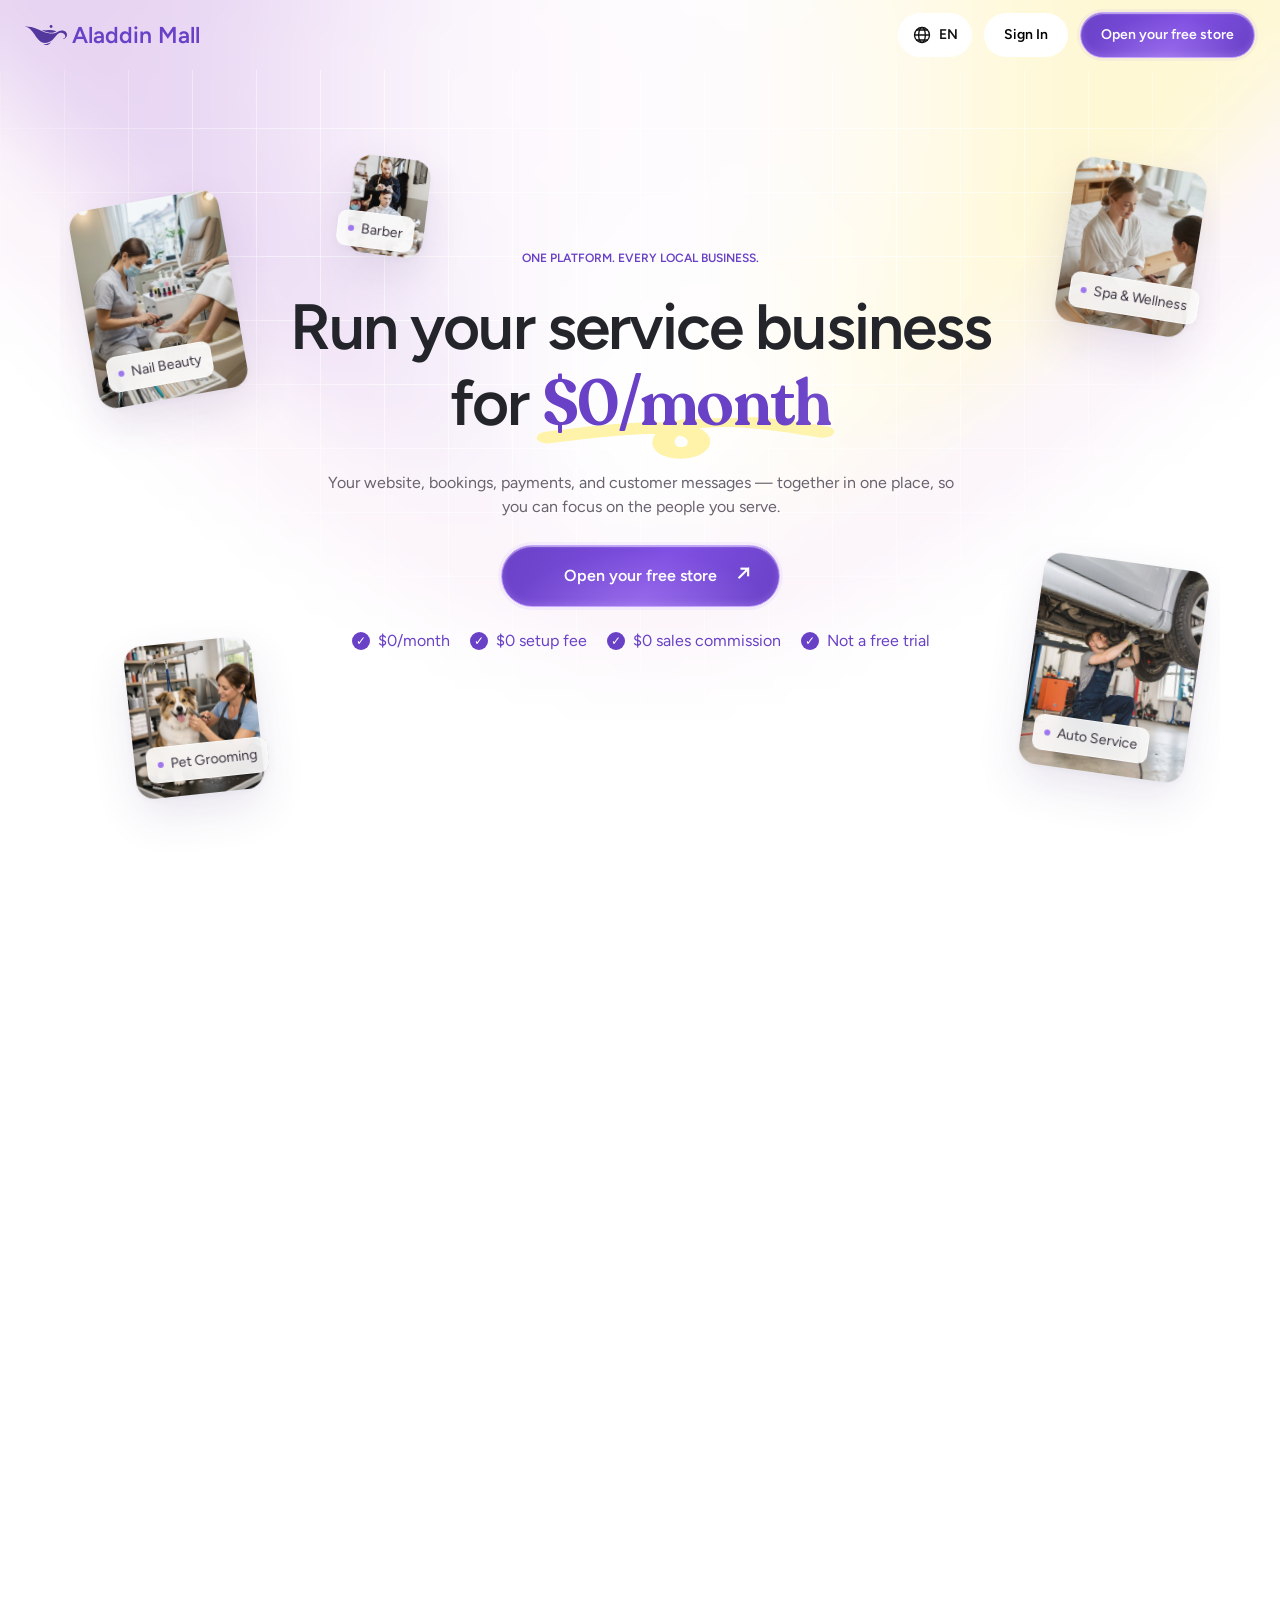
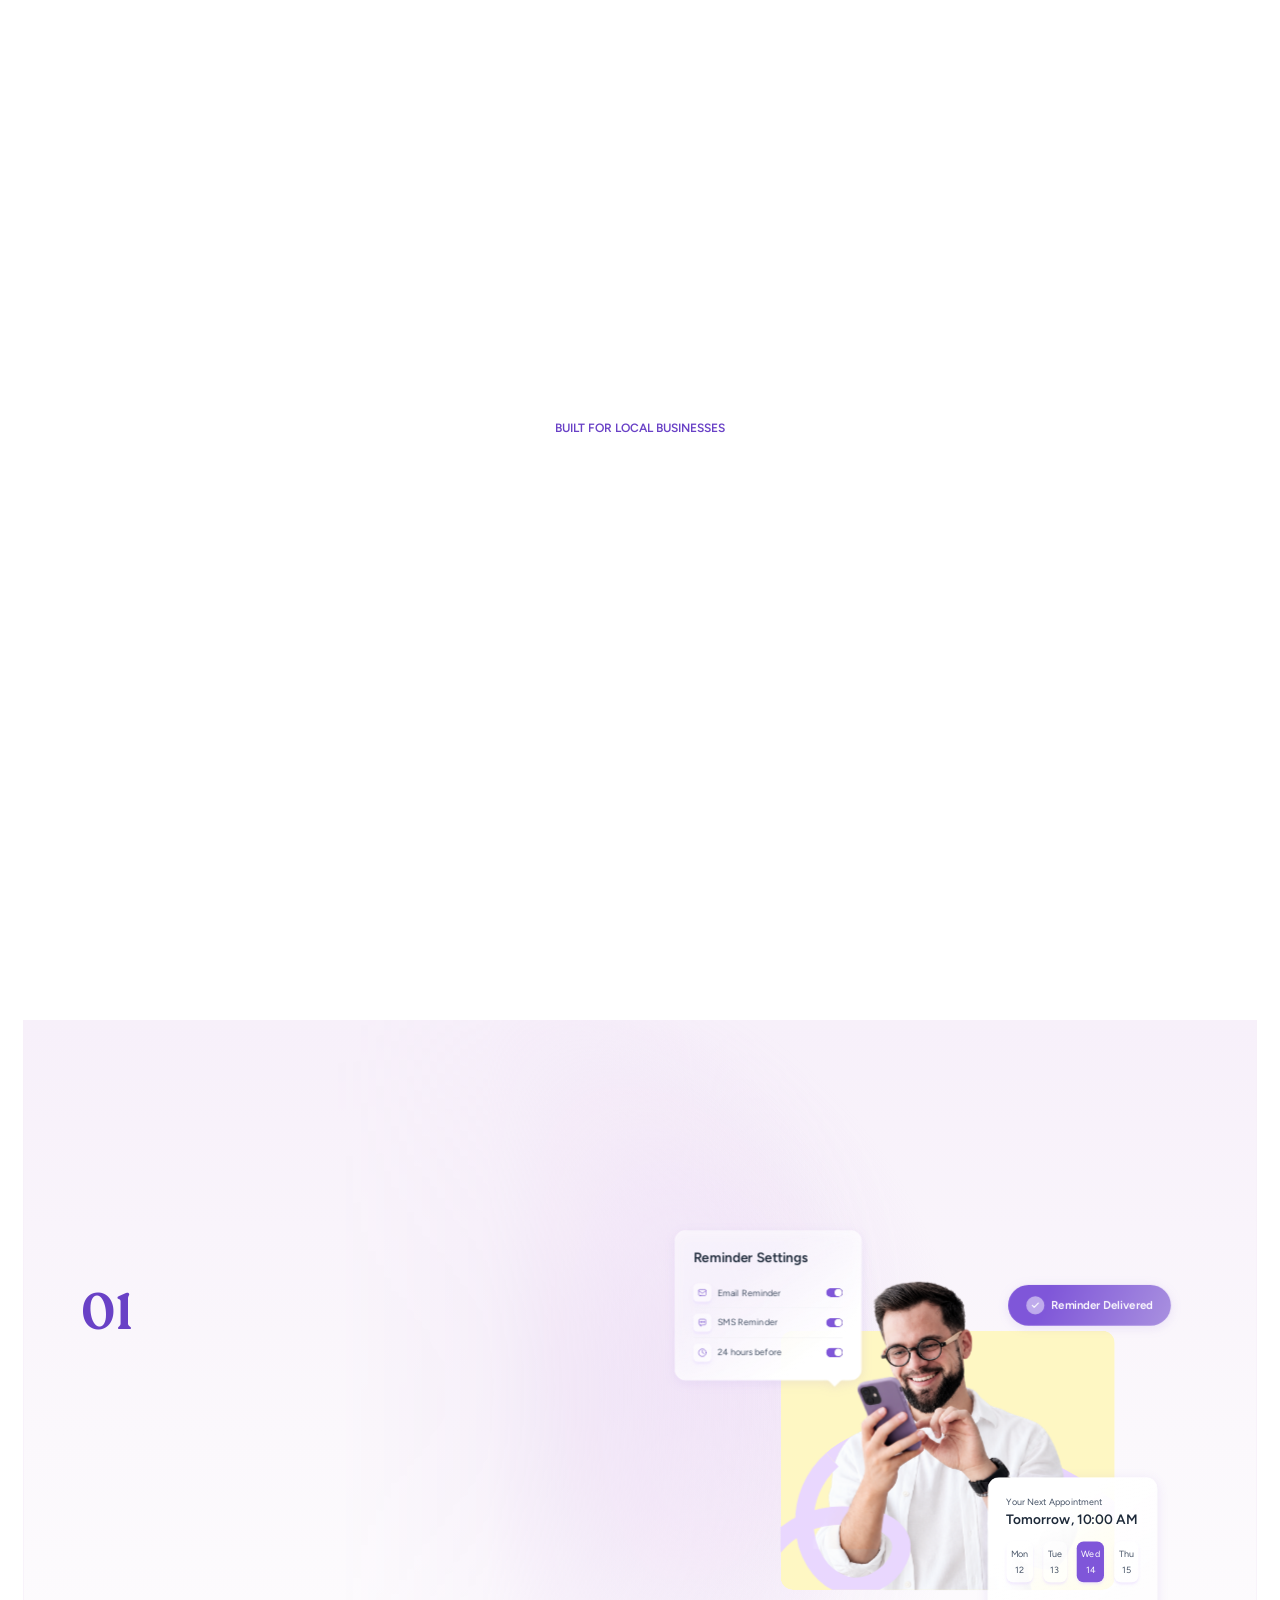
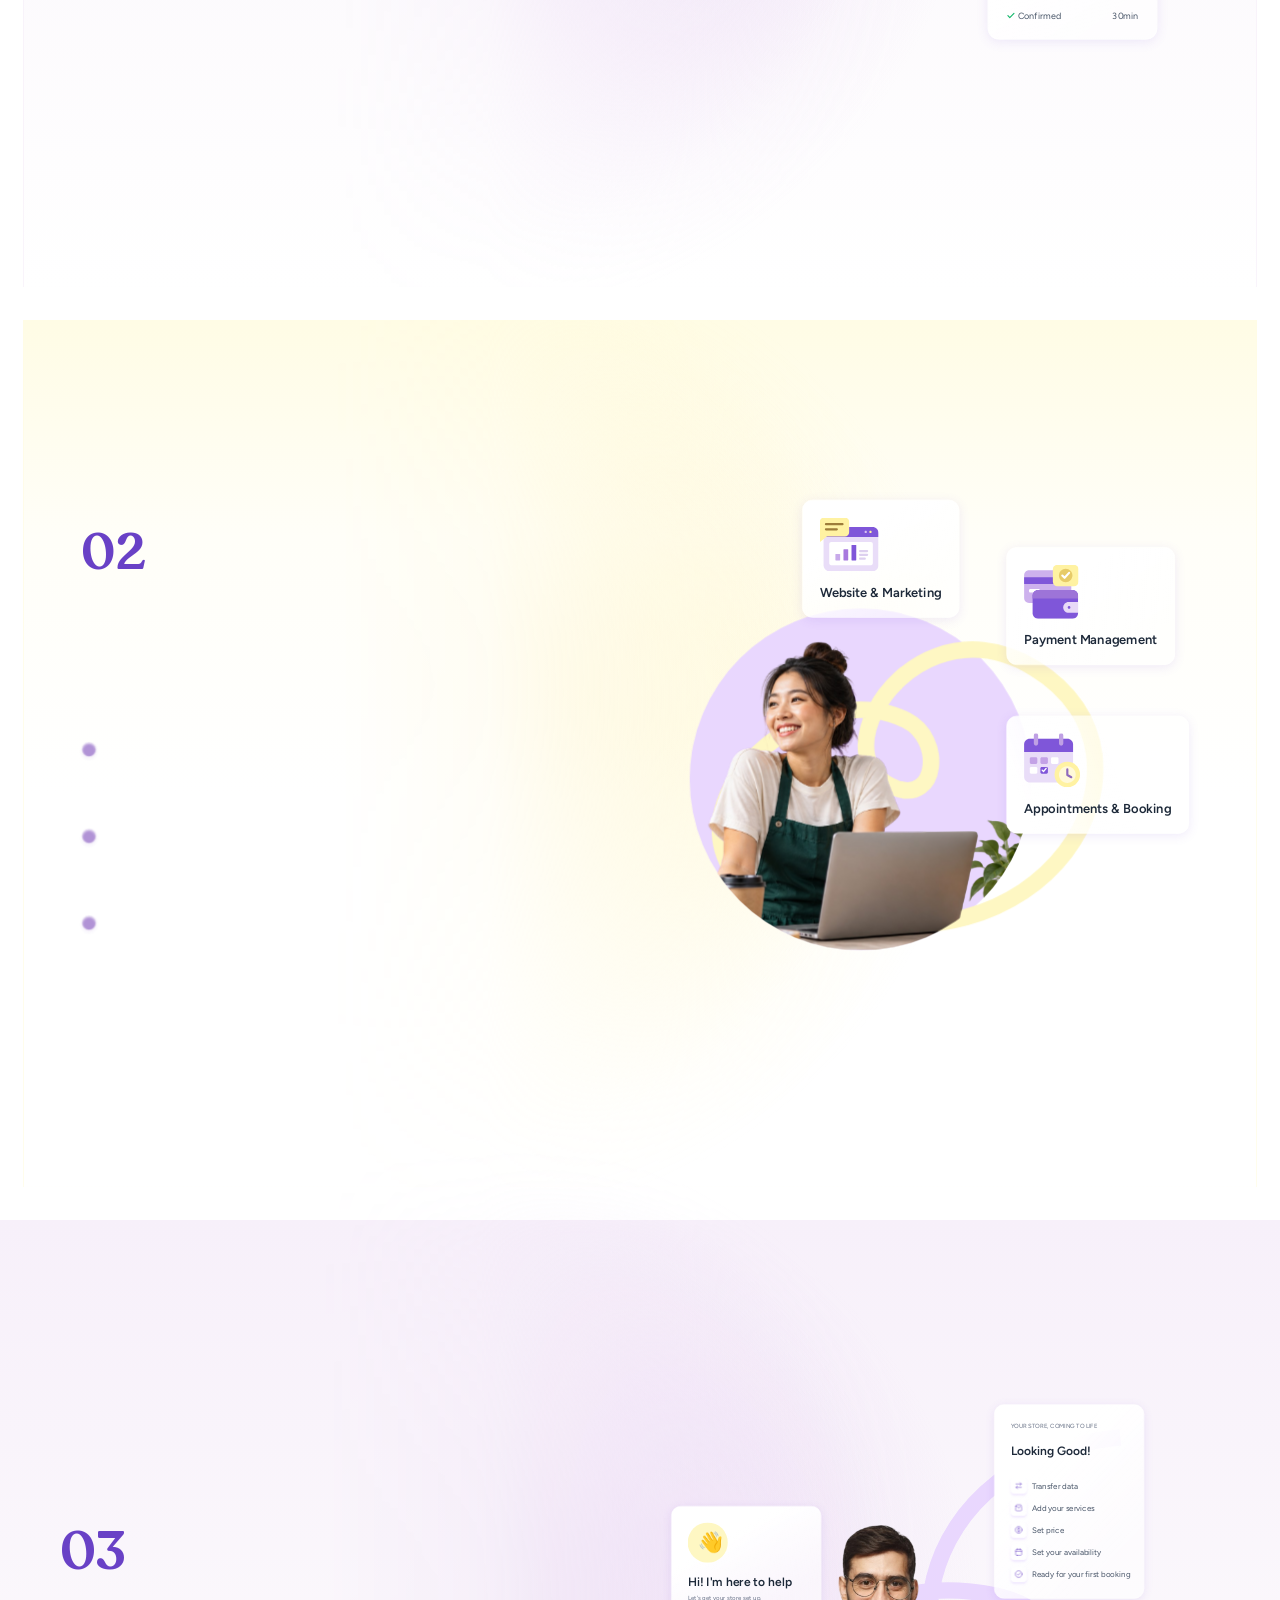
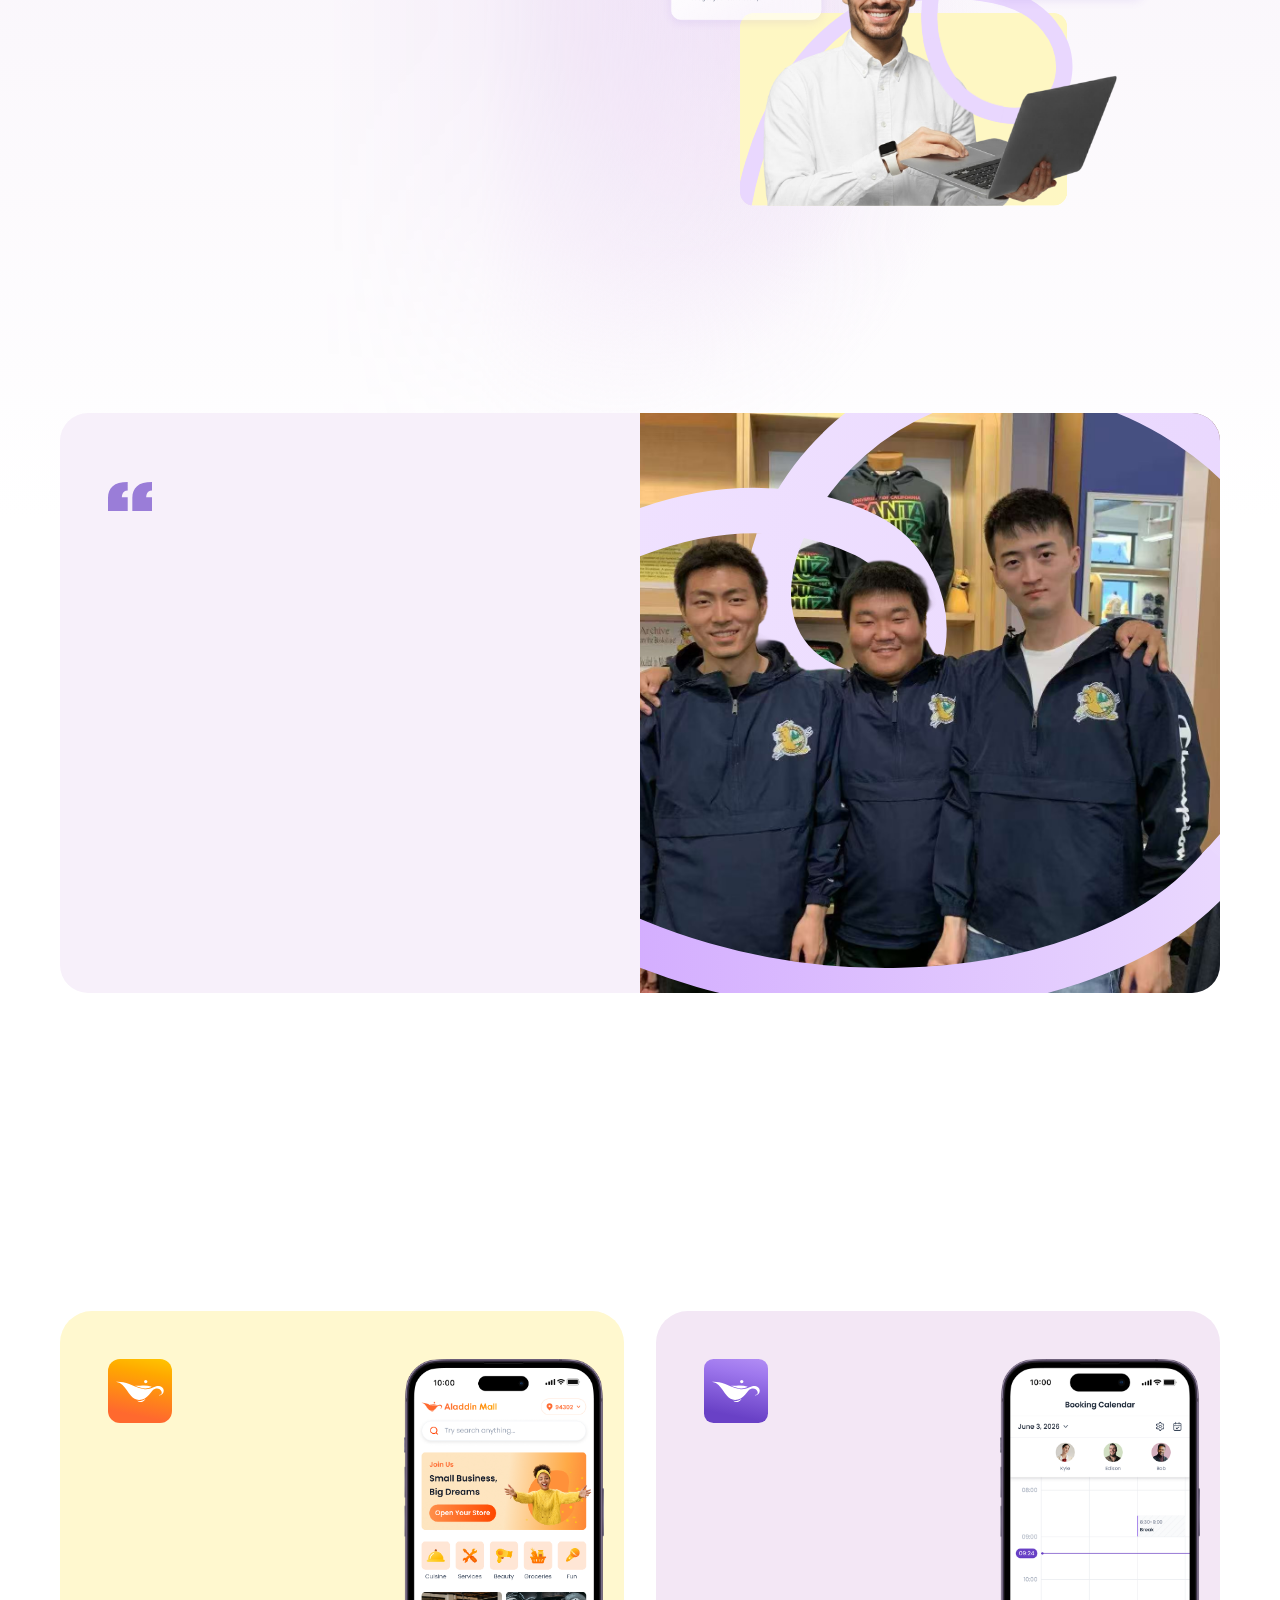
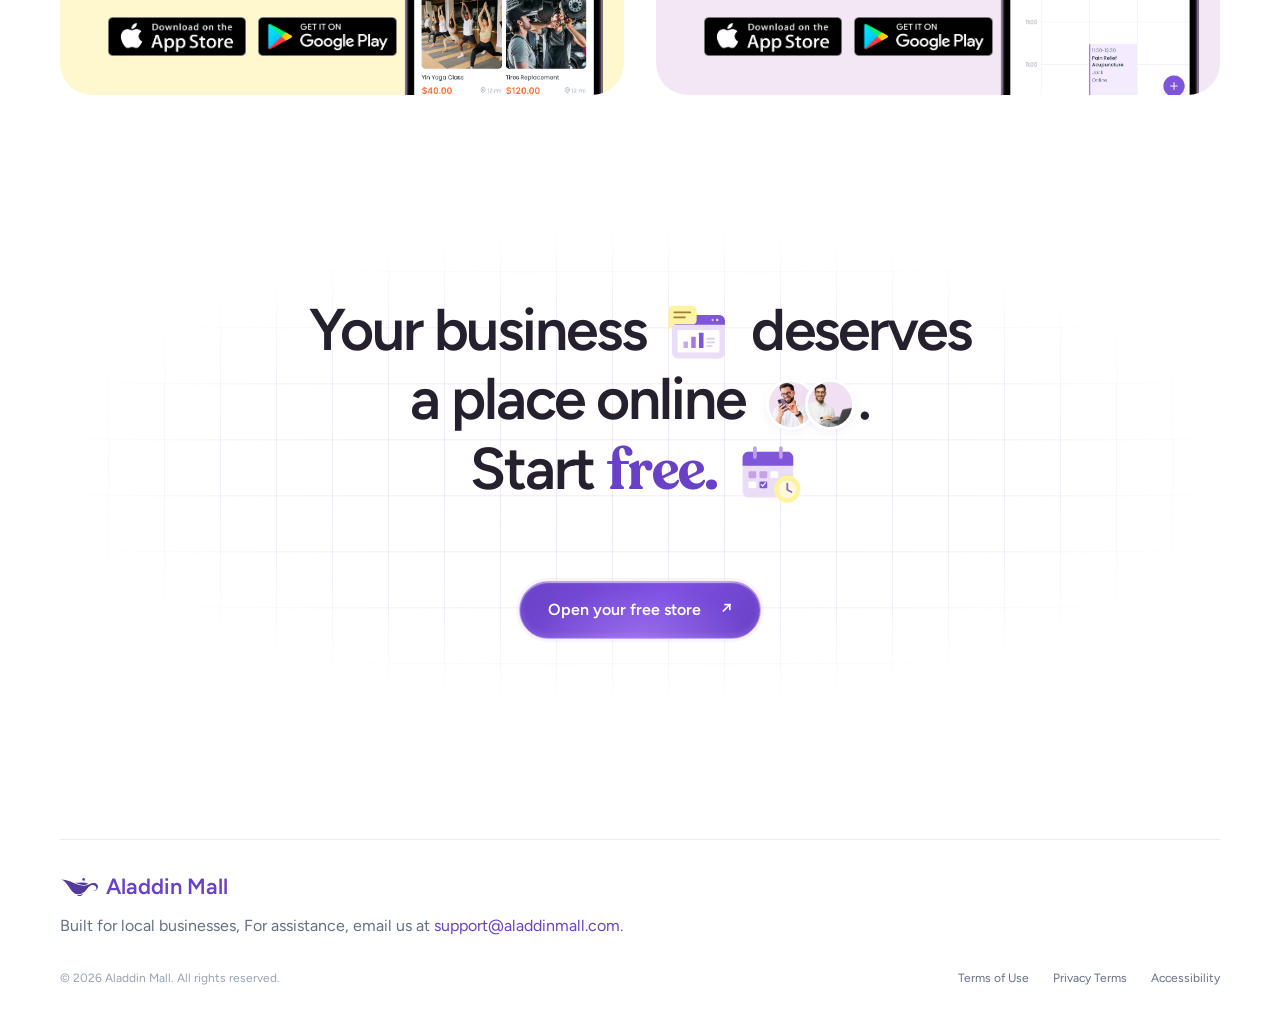
==== commit 890a27f0: "update animation" ====
--- a/index.html
+++ b/index.html
@@ -26,4 +26,4 @@
 <div class="ff-loop"><img src="assets/founder-figma/34416.svg" alt=""></div>
 <img class="ff-foreground" src="assets/founder-figma/23bb6.png" alt="">
 <div class="ff-front-loop"><img src="assets/founder-figma/539b9.svg" alt=""></div>
-</div></div></div></section><section class="apps"><h2>Your business, wherever you are</h2><div class="app-grid"><article><img src="assets/648e6.svg" alt="Aladdin app" class="app-icon"><h3>Find your next<br>local favorite</h3><p>Discover local services and book your next appointment.</p><a href="https://apps.apple.com/us/search?term=aladdinmall" class="store"><img src="assets/appstore-badge.png" alt="Download on the App Store"></a> <a class="store" href="https://play.google.com/store/search?q=aladdinmall&c=apps"><img src="assets/googleplay-badge.png" alt="Get it on Google Play"></a><div class="phone"><img src="assets/customer-iphone.png" alt="Aladdin Mall mobile app" class="complete-phone"></div></article><article><img src="assets/37de2.svg" alt="Aladdin app" class="app-icon"><h3>Keep your day<br>in hand</h3><p>Manage your bookings and schedule from your phone.</p><a href="https://apps.apple.com/us/search?term=aladdinmall" class="store"><img src="assets/appstore-badge.png" alt="Download on the App Store"></a> <a class="store" href="https://play.google.com/store/search?q=aladdinmall&c=apps"><img src="assets/googleplay-badge.png" alt="Get it on Google Play"></a><div class="phone"><img src="assets/merchant-iphone.png" alt="Aladdin Mall booking calendar" class="complete-phone"></div></article></div></section><section class="cta cta-inline"><h2>Your business <span class="cta-inline-art" aria-hidden="true"><img src="assets/flat-icons/website-marketing.svg" alt=""></span> deserves<br>a place online <span class="cta-avatar-group" aria-hidden="true"><img src="assets/reminder-person-updated.png" alt=""><img src="assets/d45be.png" alt=""></span>.<br>Start <em>free.</em> <span class="cta-inline-art" aria-hidden="true"><img src="assets/flat-icons/appointments-booking.svg" alt=""></span></h2><p>Your website, bookings, reminders, and payments. All in one place.</p><button class="primary" data-open="signup">Open your free store <span aria-hidden="true">↗</span></button></section></main><footer class="site-footer"><div class="footer-brand"><a class="logo" href="#" aria-label="Aladdin Mall home"><img src="assets/c7a1d.svg" alt="">Aladdin Mall</a><p>© 2026 Aladdin Mall. All rights reserved.</p></div><p class="footer-contact"><span>Built for local businesses, For assistance, email us at </span><a href="mailto:support@aladdinmall.com">support@aladdinmall.com</a>.</p><nav class="footer-legal" aria-label="Legal"><a href="https://sell.aladdinmall.com/terms">Terms of Use</a><a href="https://sell.aladdinmall.com/privacy">Privacy Terms</a><a href="https://sell.aladdinmall.com/accessibility">Accessibility</a></nav></footer><dialog><form><button type="button" class="close" aria-label="Close">×</button><h2 id="dialog-title">Open your free store</h2><p>Leave your details to prepare your store setup.</p><label>Business name<input name="business" required autocomplete="organization"></label><label>Email<input type="email" name="email" required autocomplete="email"></label><button class="primary">Continue</button><p id="feedback" role="status"></p></form></dialog><script src="assets/vendor/gsap.min.js"></script><script src="assets/vendor/ScrollTrigger.min.js"></script><script src="app.js"></script><script src="i18n.js"></script><script src="assets/vendor/SplitText.min.js"></script><script src="motion.js"></script></body></html>
+</div></div></div></section><section class="apps"><h2>Your business, wherever you are</h2><div class="app-grid"><article><img src="assets/648e6.svg" alt="Aladdin app" class="app-icon"><h3>Find your next<br>local favorite</h3><p>Discover local services and book your next appointment.</p><a href="https://apps.apple.com/us/search?term=aladdinmall" class="store"><img src="assets/appstore-badge.png" alt="Download on the App Store"></a> <a class="store" href="https://play.google.com/store/search?q=aladdinmall&c=apps"><img src="assets/googleplay-badge.png" alt="Get it on Google Play"></a><div class="phone"><img src="assets/customer-iphone.png" alt="Aladdin Mall mobile app" class="complete-phone"></div></article><article><img src="assets/37de2.svg" alt="Aladdin app" class="app-icon"><h3>Keep your day<br>in hand</h3><p>Manage your bookings and schedule from your phone.</p><a href="https://apps.apple.com/us/search?term=aladdinmall" class="store"><img src="assets/appstore-badge.png" alt="Download on the App Store"></a> <a class="store" href="https://play.google.com/store/search?q=aladdinmall&c=apps"><img src="assets/googleplay-badge.png" alt="Get it on Google Play"></a><div class="phone"><img src="assets/merchant-iphone.png" alt="Aladdin Mall booking calendar" class="complete-phone"></div></article></div></section><section class="cta cta-inline"><h2>Your business <span class="cta-inline-art" aria-hidden="true"><img src="assets/flat-icons/website-marketing.svg" alt=""></span> deserves<br>a place online <span class="cta-avatar-group" aria-hidden="true"><img src="assets/reminder-person-updated.png" alt=""><img src="assets/d45be.png" alt=""></span>.<br>Start <em>free.</em> <span class="cta-inline-art" aria-hidden="true"><img src="assets/flat-icons/appointments-booking.svg" alt=""></span></h2><p>Your website, bookings, reminders, and payments. All in one place.</p><button class="primary" data-open="signup">Open your free store <span aria-hidden="true">↗</span></button></section></main><footer class="site-footer"><div class="footer-brand"><a class="logo" href="#" aria-label="Aladdin Mall home"><img src="assets/c7a1d.svg" alt="">Aladdin Mall</a><p>© 2026 Aladdin Mall. All rights reserved.</p></div><p class="footer-contact"><span>Built for local businesses, For assistance, email us at </span><a href="mailto:support@aladdinmall.com">support@aladdinmall.com</a>.</p><nav class="footer-legal" aria-label="Legal"><a href="https://sell.aladdinmall.com/terms">Terms of Use</a><a href="https://sell.aladdinmall.com/privacy">Privacy Terms</a><a href="https://sell.aladdinmall.com/accessibility">Accessibility</a></nav></footer><dialog><form><button type="button" class="close" aria-label="Close">×</button><h2 id="dialog-title">Open your free store</h2><p>Leave your details to prepare your store setup.</p><label>Business name<input name="business" required autocomplete="organization"></label><label>Email<input type="email" name="email" required autocomplete="email"></label><button class="primary">Continue</button><p id="feedback" role="status"></p></form></dialog><script src="assets/vendor/gsap.min.js"></script><script src="assets/vendor/ScrollTrigger.min.js"></script><script src="assets/vendor/embla-carousel.umd.js"></script><script src="app.js"></script><script src="i18n.js"></script><script src="assets/vendor/SplitText.min.js"></script><script src="motion.js"></script></body></html>
--- a/story-layout.css
+++ b/story-layout.css
@@ -2302,16 +2302,250 @@
   body > footer.site-footer .footer-brand > p { grid-row: 4; }
 }
 
-/* Shared account capsule: language selection and sign in remain distinct controls. */
-body > header .nav-account-group { display:flex; align-items:center; background:#fff; border-radius:100px; flex:0 0 auto; }
+/* Separate language and sign-in buttons. */
+body > header .nav-account-group { display:flex; align-items:center; gap:12px; background:transparent; flex:0 0 auto; }
 body > header .nav-account-group > button { height:44px; min-height:44px; display:inline-flex; align-items:center; justify-content:center; box-sizing:border-box; border-radius:100px; }
-body > header .nav-account-group .language-switch summary { color:#111; height:44px; box-sizing:border-box; padding:0 14px; gap:7px; }
+body > header .nav-account-group .language-switch summary { background:#fff; color:#111; height:44px; box-sizing:border-box; padding:0 14px; gap:7px; }
 @media(min-width:651px) {
  body > header .nav-account-group .language-switch summary { width:auto; }
  body > header .nav-account-group .language-switch summary span { display:inline; }
- body > header .nav-account-group .language-switch { border-right:1px solid #eeeaf3; }
+ body > header .nav-account-group .language-switch { border:0; }
 }
 @media(max-width:650px) {
  body > header .nav-account-group > button { font-size:11px; padding-inline:8px; }
  body > header .nav-account-group .language-switch summary { width:36px; padding:0; }
 }
+
+/* Mobile navigation and persistent signup. */
+.mobile-signup { display:none; }
+@media (max-width:650px) {
+  body > header .nav-shell .logo { font-size:16px; gap:5px; }
+  body > header .nav-shell nav > button,
+  body > header .nav-account-group > button { display:none; }
+  body > header .nav-shell nav { margin-left:auto; }
+  body > header .nav-account-group .language-switch summary { width:auto; padding:0 10px; }
+  body > header .nav-account-group .language-switch summary span { display:inline; }
+  .mobile-signup {
+    display:flex; position:fixed; bottom:0; left:0; right:0; z-index:90;
+    padding:16px 20px calc(16px + env(safe-area-inset-bottom));
+    background:#fff; box-shadow:0 -4px 24px #24153d0a;
+    transform:translateY(110%); opacity:0; visibility:hidden;
+    transition:transform .65s cubic-bezier(.22,1,.36,1), opacity .45s ease, visibility .65s;
+  }
+  .mobile-signup.is-visible { transform:translateY(0); opacity:1; visibility:visible; }
+  .mobile-signup > button { width:100%; min-height:48px; border-radius:100px; font-size:16px; }
+  body { padding-bottom:calc(84px + env(safe-area-inset-bottom)); }
+}
+@media (prefers-reduced-motion:reduce) {
+  .mobile-signup { transition:none; }
+}
+
+@media (max-width:650px) {
+  body > header,
+  body > header.scrolled,
+  body > header.second-screen { height:56px; box-sizing:border-box; }
+  body > header .nav-shell,
+  body > header.second-screen .nav-shell { height:56px; box-sizing:border-box; transform:none; }
+  body > header .nav-shell .logo { font-size:16.8px; gap:5.25px; }
+  body > header .nav-shell .logo img { width:29.4px; }
+}
+
+/* Hide opening floating portraits on phones. */
+@media (max-width:650px) {
+  body .hero-scroll-shell .world-hero > .scene-stage { display:none; }
+}
+
+/* On phones, lead the second section with the industry cards. */
+@media (max-width:650px) {
+  body main > .mobile-industry-gallery { display:flex; flex-direction:column; }
+  .mobile-industry-gallery > .mobile-industry-track { order:0; padding-top:0; padding-bottom:0; }
+  .mobile-industry-gallery > .mobile-industry-copy { order:1; margin-top:32px; }
+}
+
+@media (max-width:650px) {
+  body .hero-scroll-shell .hero-copy .checks,
+  body .hero-scroll-shell .hero-copy .checks li {
+    font-size:14px;
+    line-height:20px;
+  }
+}
+
+@media (max-width:650px) {
+  body main > .hero-scroll-shell > .world-hero {
+    min-height:0;
+    height:auto;
+    padding-top:112px; /* 56px fixed navigation + 56px content spacing. */
+    padding-bottom:56px;
+  }
+}
+
+@media (max-width:650px) {
+  .mobile-industry-gallery > .mobile-industry-track {
+    position:relative;
+    gap:16px;
+    --arc-card-width:min(62.7vw, 266px);
+    padding:24px calc((100% - var(--arc-card-width)) / 2) 64px;
+    scroll-padding-inline:17%;
+    scroll-snap-type:x mandatory;
+    overscroll-behavior-x:contain;
+  }
+  .mobile-industry-track > .mobile-industry-card {
+    flex:0 0 auto;
+    width:var(--arc-card-width);
+    max-width:266px;
+    height:260px;
+    transform-origin:50% 50%;
+    scroll-snap-align:center;
+    will-change:transform;
+  }
+}
+
+.mobile-industry-track > .arc-copy { display:none; }
+@media (max-width:650px) {
+  .mobile-industry-track > .arc-copy { display:block; }
+  .mobile-industry-gallery > .mobile-industry-track { overflow-anchor:none; }
+}
+
+@media (max-width:650px) {
+  .mobile-industry-gallery > .mobile-industry-track {
+    overflow-x:auto;
+    overflow-y:hidden;
+    overscroll-behavior-y:none;
+    touch-action:pan-x;
+  }
+}
+
+/* Curved trapezoid silhouettes follow the fan-shaped carousel. */
+@media (max-width:650px) {
+  .mobile-industry-track > .mobile-industry-card {
+    border-radius:0;
+    -webkit-mask-image:url("data:image/svg+xml,%3Csvg xmlns='http://www.w3.org/2000/svg' viewBox='0 0 100 100' preserveAspectRatio='none'%3E%3Cpath d='M8 4 Q50 -3 92 4 Q100 5 99 13 L92 91 Q91 99 83 97 Q50 92 17 97 Q9 99 8 91 L1 13 Q0 5 8 4Z' fill='black'/%3E%3C/svg%3E");
+    mask-image:url("data:image/svg+xml,%3Csvg xmlns='http://www.w3.org/2000/svg' viewBox='0 0 100 100' preserveAspectRatio='none'%3E%3Cpath d='M8 4 Q50 -3 92 4 Q100 5 99 13 L92 91 Q91 99 83 97 Q50 92 17 97 Q9 99 8 91 L1 13 Q0 5 8 4Z' fill='black'/%3E%3C/svg%3E");
+    -webkit-mask-size:100% 100%;
+    mask-size:100% 100%;
+    -webkit-mask-repeat:no-repeat;
+    mask-repeat:no-repeat;
+  }
+  .mobile-industry-track > .mobile-industry-card > span {
+    left:12%;
+    right:12%;
+    bottom:9%;
+  }
+}
+
+/* One shared curved window keeps the upper silhouette continuous while scrolling. */
+@media (max-width:650px) {
+  .mobile-industry-gallery > .mobile-industry-track {
+    -webkit-mask-image:url("data:image/svg+xml,%3Csvg xmlns='http://www.w3.org/2000/svg' viewBox='0 0 428 348' preserveAspectRatio='none'%3E%3Cpath d='M0 72 Q214 8 428 72 L428 312 Q214 248 0 312Z' fill='black'/%3E%3C/svg%3E");
+    mask-image:url("data:image/svg+xml,%3Csvg xmlns='http://www.w3.org/2000/svg' viewBox='0 0 428 348' preserveAspectRatio='none'%3E%3Cpath d='M0 72 Q214 8 428 72 L428 312 Q214 248 0 312Z' fill='black'/%3E%3C/svg%3E");
+    -webkit-mask-size:100% 100%;
+    mask-size:100% 100%;
+    -webkit-mask-repeat:no-repeat;
+    mask-repeat:no-repeat;
+  }
+  .mobile-industry-track > .mobile-industry-card {
+    -webkit-mask-image:none;
+    mask-image:none;
+    clip-path:polygon(0 0,100% 0,91% 100%,9% 100%);
+    border-radius:16px;
+  }
+}
+
+@media (max-width:650px) {
+  .mobile-industry-track > .mobile-industry-card {
+    /* Extend through the shared lower arc so individual bottoms cannot interrupt it. */
+    height:300px;
+    clip-path:none;
+    border-radius:0;
+    -webkit-mask-image:url("data:image/svg+xml,%3Csvg xmlns='http://www.w3.org/2000/svg' viewBox='0 0 100 100' preserveAspectRatio='none'%3E%3Cpath d='M7 0 H93 Q100 0 99 7 L91 94 Q90 100 84 100 H16 Q10 100 9 94 L1 7 Q0 0 7 0Z' fill='black'/%3E%3C/svg%3E");
+    mask-image:url("data:image/svg+xml,%3Csvg xmlns='http://www.w3.org/2000/svg' viewBox='0 0 100 100' preserveAspectRatio='none'%3E%3Cpath d='M7 0 H93 Q100 0 99 7 L91 94 Q90 100 84 100 H16 Q10 100 9 94 L1 7 Q0 0 7 0Z' fill='black'/%3E%3C/svg%3E");
+  }
+  .mobile-industry-gallery > .mobile-industry-track {
+    height:348px;
+    box-sizing:border-box;
+    padding-bottom:24px;
+  }
+}
+
+/* Each card is an annular segment; no shared mask can cut its caption. */
+@media (max-width:650px) {
+  .mobile-industry-gallery > .mobile-industry-track {
+    -webkit-mask-image:none;
+    mask-image:none;
+    height:370px;
+    padding-top:24px;
+    padding-bottom:66px;
+  }
+  .mobile-industry-track > .mobile-industry-card {
+    height:280px;
+    transform-origin:50% 0;
+    -webkit-mask-image:url("data:image/svg+xml,%3Csvg xmlns='http://www.w3.org/2000/svg' viewBox='0 0 266 280' preserveAspectRatio='none'%3E%3Cpath d='M13 7 Q133 -7 253 7 Q265 8 263 20 L234 258 Q233 270 221 268 Q133 257 45 268 Q33 270 32 258 L3 20 Q1 8 13 7Z' fill='black'/%3E%3C/svg%3E");
+    mask-image:url("data:image/svg+xml,%3Csvg xmlns='http://www.w3.org/2000/svg' viewBox='0 0 266 280' preserveAspectRatio='none'%3E%3Cpath d='M13 7 Q133 -7 253 7 Q265 8 263 20 L234 258 Q233 270 221 268 Q133 257 45 268 Q33 270 32 258 L3 20 Q1 8 13 7Z' fill='black'/%3E%3C/svg%3E");
+  }
+  .mobile-industry-track > .mobile-industry-card > span {
+    left:15%; right:15%; bottom:12%;
+  }
+}
+
+@media (max-width:650px) {
+  .mobile-industry-gallery > .mobile-industry-copy { margin-top:0; }
+}
+
+@media (max-width:650px) {
+  /* Offset the carousel's reserved arc space to leave a compact visual gap. */
+  .mobile-industry-gallery > .mobile-industry-copy { margin-top:-32px; }
+}
+
+/* Consistent section spacing on phones. */
+@media (max-width:650px) {
+  :root { --section-gap:80px; }
+  body main > section,
+  body main > .section-card-stack,
+  body main > .mobile-industry-gallery,
+  body main > .hero-scroll-shell + section,
+  body main > .mobile-industry-gallery + section.price,
+  body main > .section-card-stack + .founder {
+    margin-top:80px;
+  }
+  body .section-card-stack .section-card-stage + .section-card-stage {
+    margin-top:80px;
+  }
+  body > footer.site-footer { margin-top:80px; }
+}
+
+/* Compact transition from the opening copy to the industry carousel. */
+@media (max-width:650px) {
+  body main > .hero-scroll-shell > .world-hero { padding-bottom:0; }
+  body main > .hero-scroll-shell + .mobile-industry-gallery { margin-top:0; }
+  body .hero-scroll-shell .hero-copy .checks { margin-bottom:0; }
+  /* The carousel's 24px top padding supplies the section transition. */
+}
+
+@media (max-width:650px) {
+  /* 32px section margin + 24px carousel padding = 56px. */
+  body main > .hero-scroll-shell + .mobile-industry-gallery { margin-top:32px; }
+}
+
+.industry-embla-container { display:flex; gap:18px; }
+.industry-embla-slide { flex:0 0 180px; min-width:0; }
+@media (max-width:650px) {
+  .mobile-industry-gallery > .mobile-industry-track {
+    display:block;
+    overflow:hidden;
+    padding:24px 0 66px;
+    scroll-snap-type:none;
+    touch-action:pan-x;
+  }
+  .industry-embla-container { gap:16px; height:280px; }
+  .industry-embla-slide { flex:0 0 var(--arc-card-width); min-width:0; }
+  .industry-embla-slide > .mobile-industry-card {
+    width:100%; max-width:none; height:280px;
+    transform-origin:50% 0;
+    border-radius:0;
+    -webkit-mask-image:url("data:image/svg+xml,%3Csvg xmlns='http://www.w3.org/2000/svg' viewBox='0 0 266 280' preserveAspectRatio='none'%3E%3Cpath d='M13 7 Q133 -7 253 7 Q265 8 263 20 L234 258 Q233 270 221 268 Q133 257 45 268 Q33 270 32 258 L3 20 Q1 8 13 7Z' fill='black'/%3E%3C/svg%3E");
+    mask-image:url("data:image/svg+xml,%3Csvg xmlns='http://www.w3.org/2000/svg' viewBox='0 0 266 280' preserveAspectRatio='none'%3E%3Cpath d='M13 7 Q133 -7 253 7 Q265 8 263 20 L234 258 Q233 270 221 268 Q133 257 45 268 Q33 270 32 258 L3 20 Q1 8 13 7Z' fill='black'/%3E%3C/svg%3E");
+    -webkit-mask-size:100% 100%; mask-size:100% 100%;
+    will-change:transform;
+  }
+  .industry-embla-slide > .mobile-industry-card > span { left:15%; right:15%; bottom:12%; }
+}
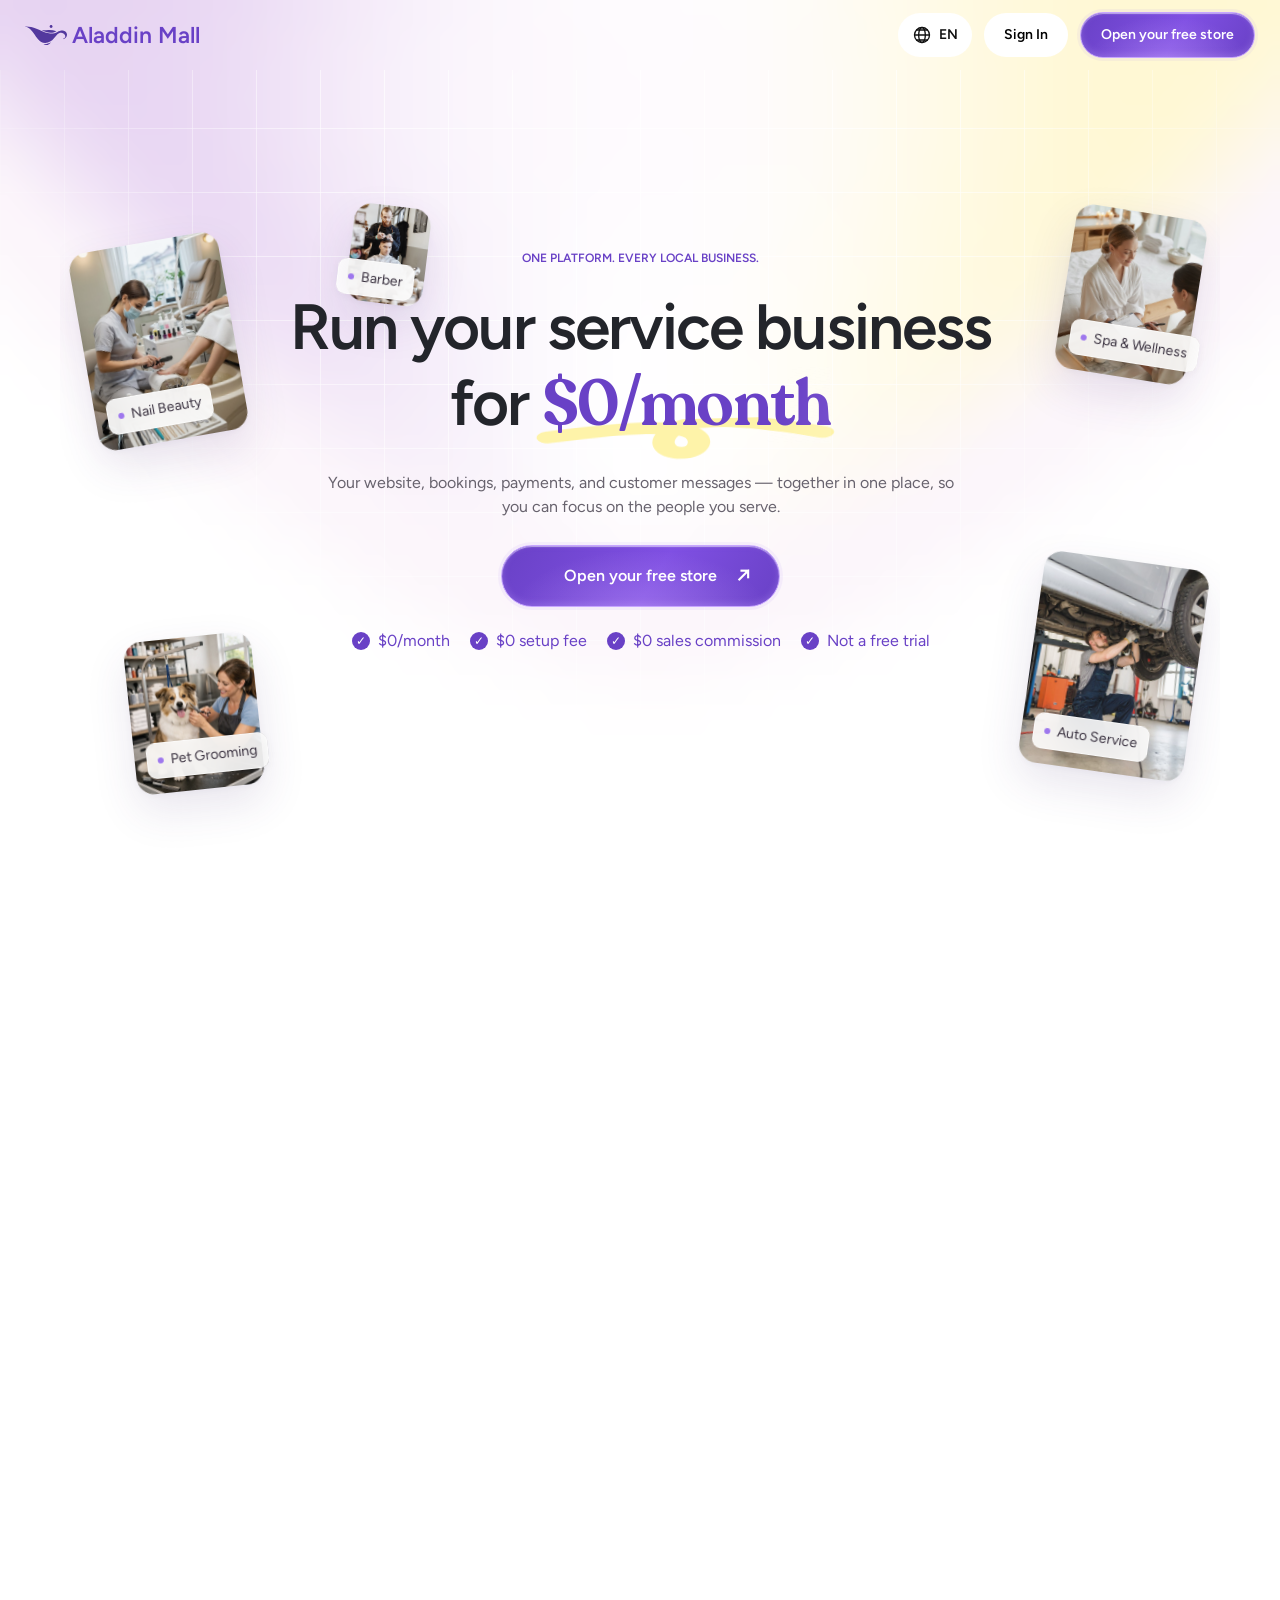
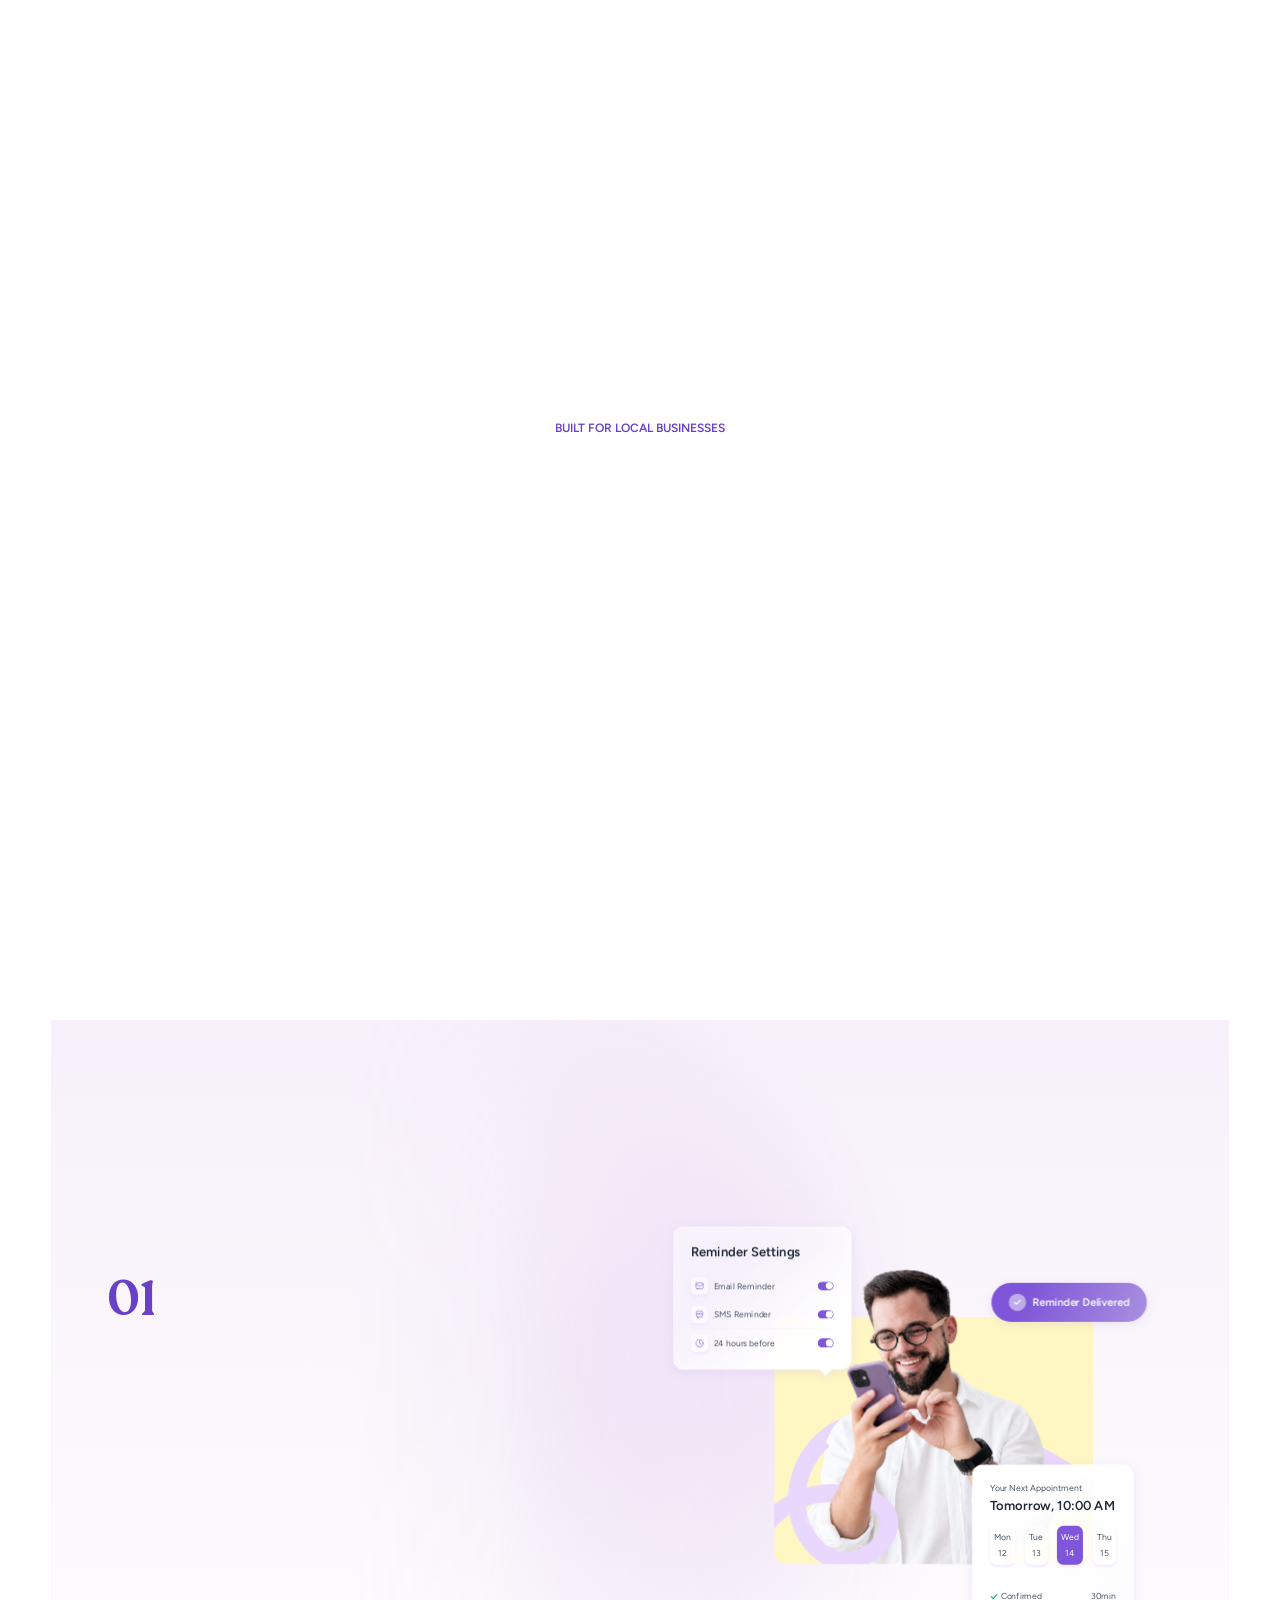
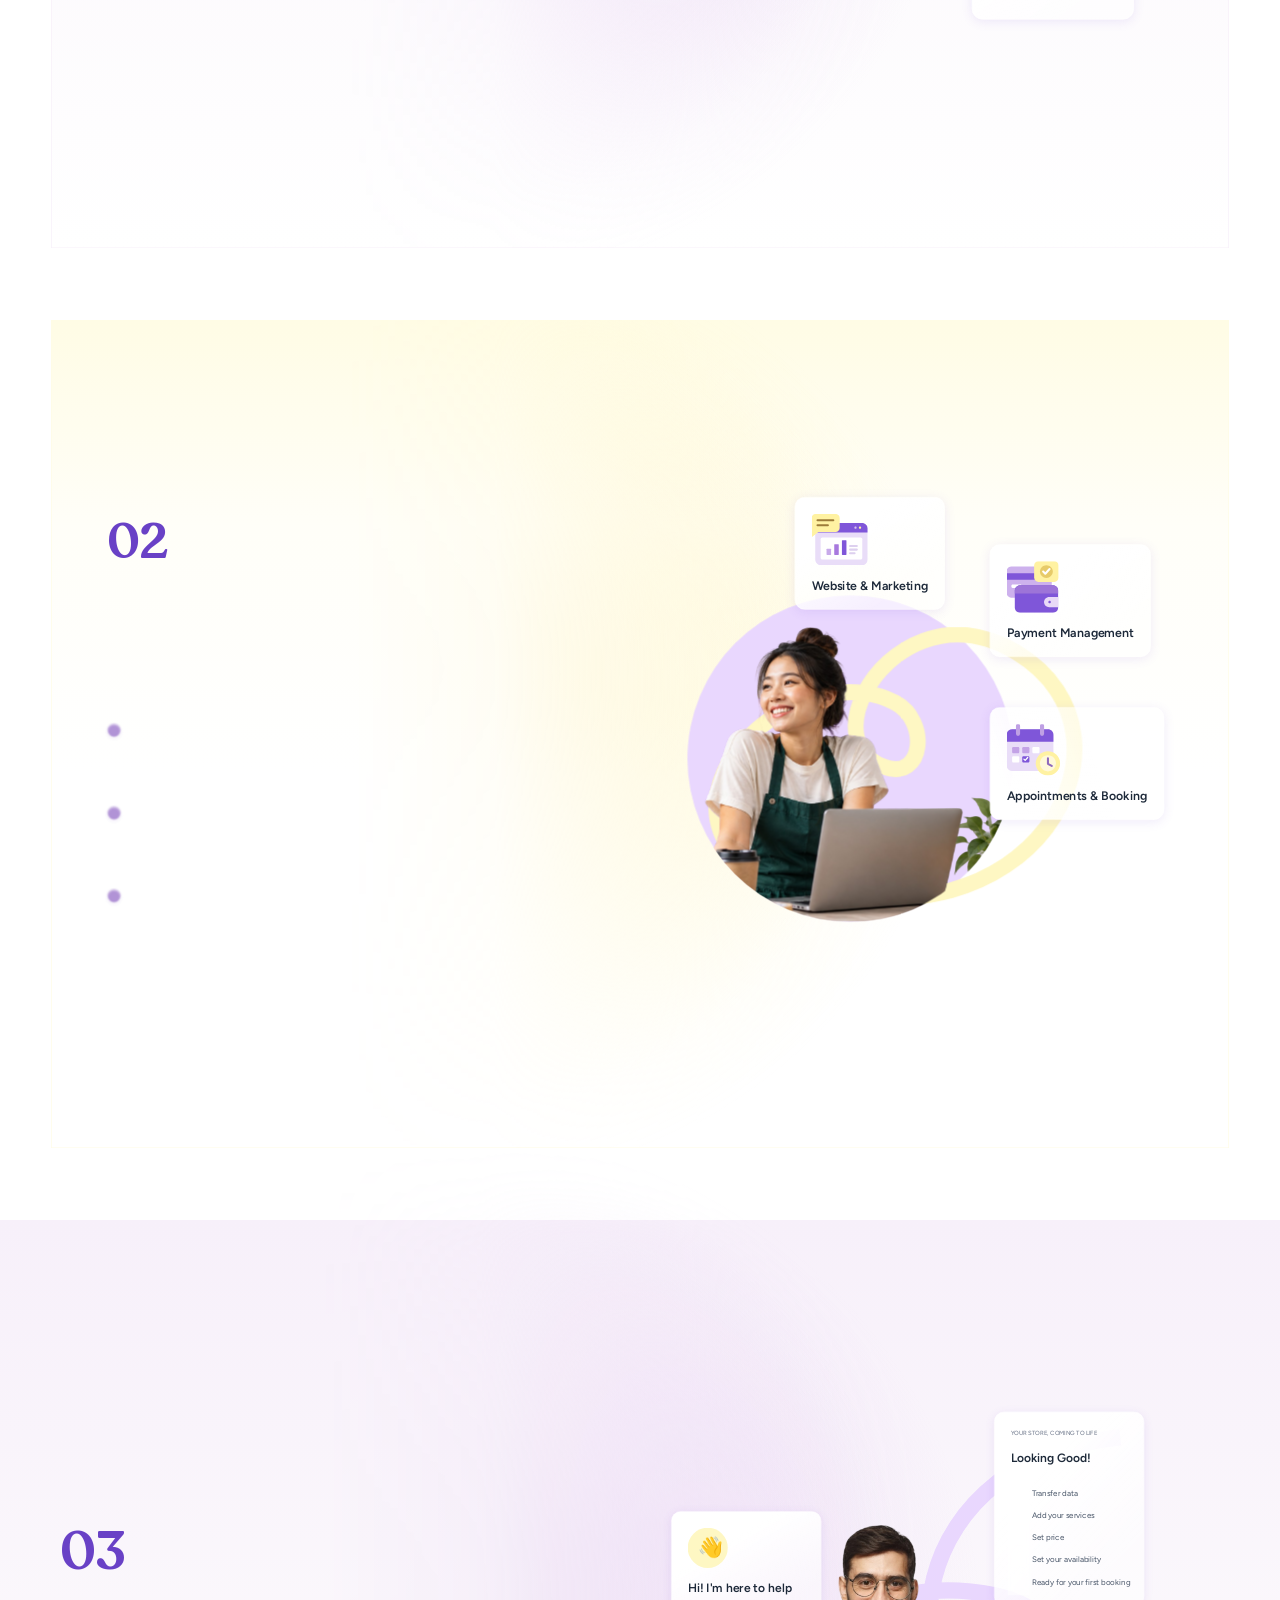
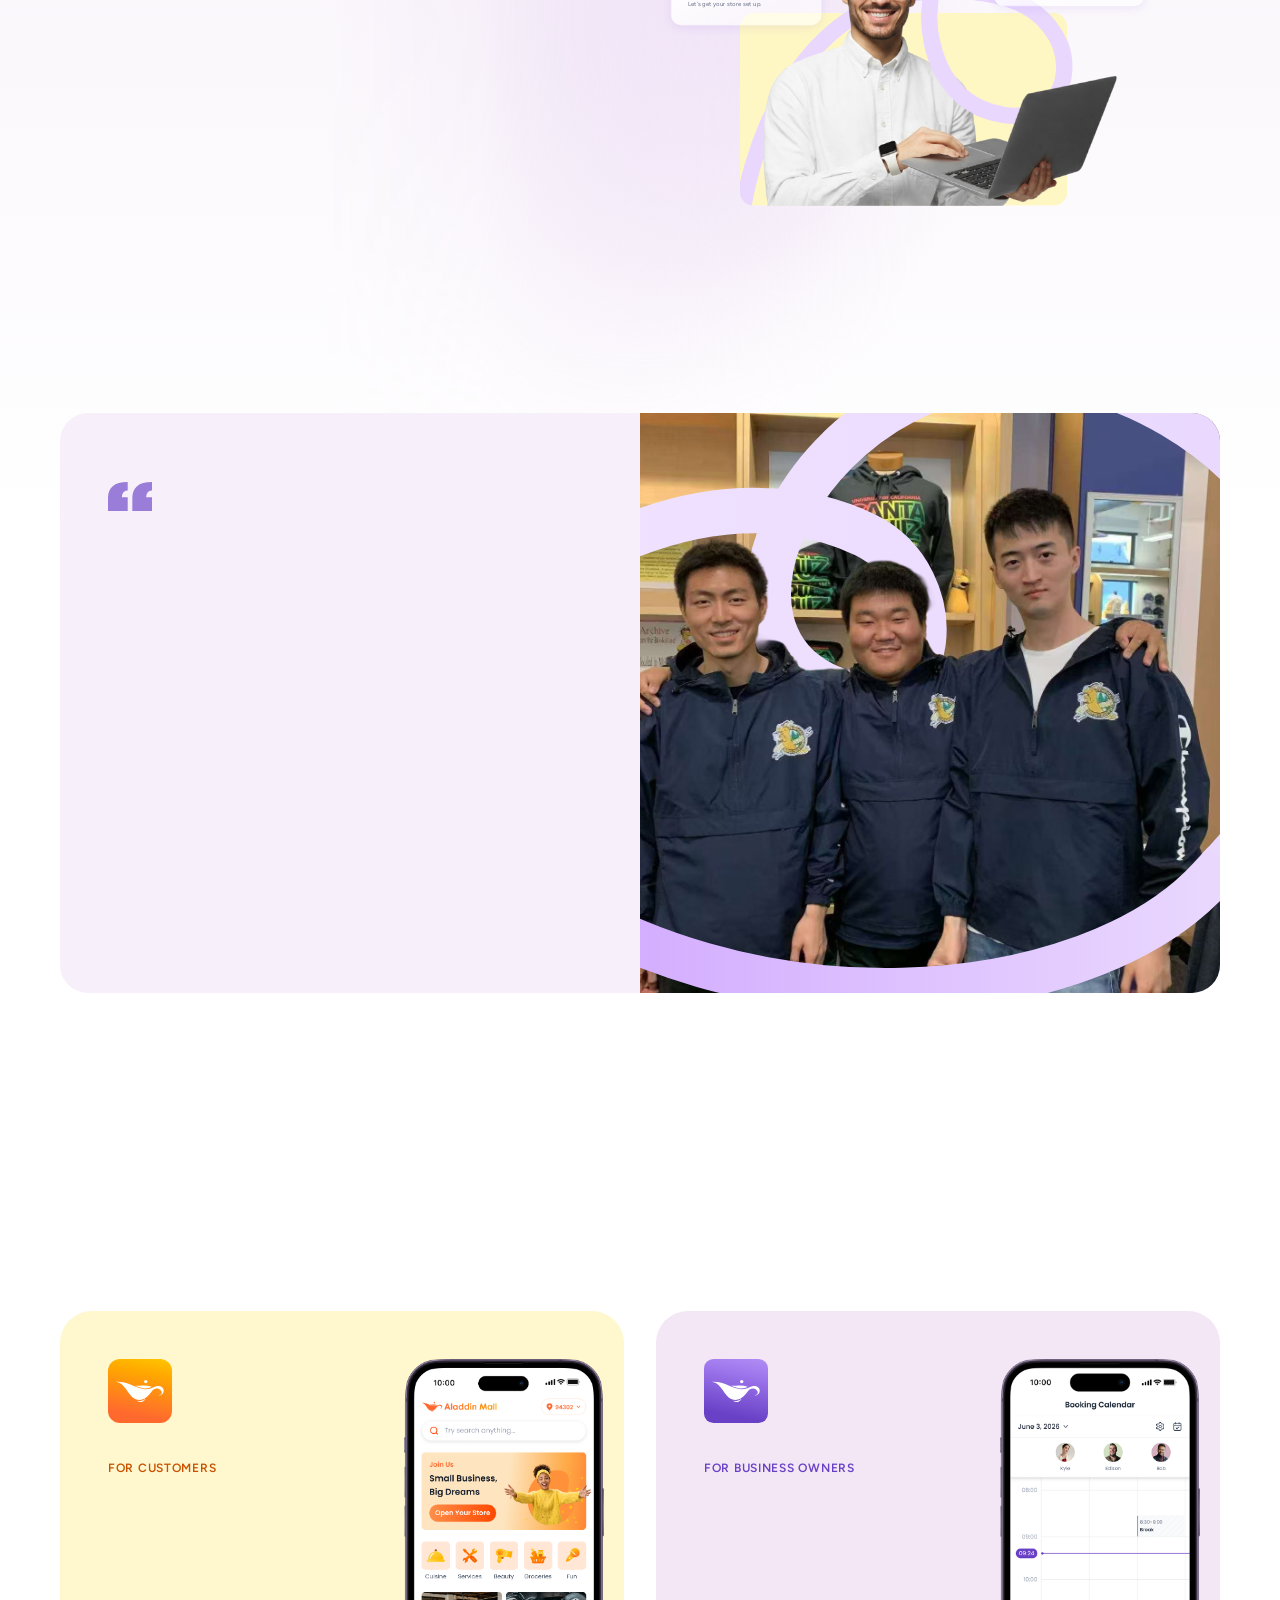
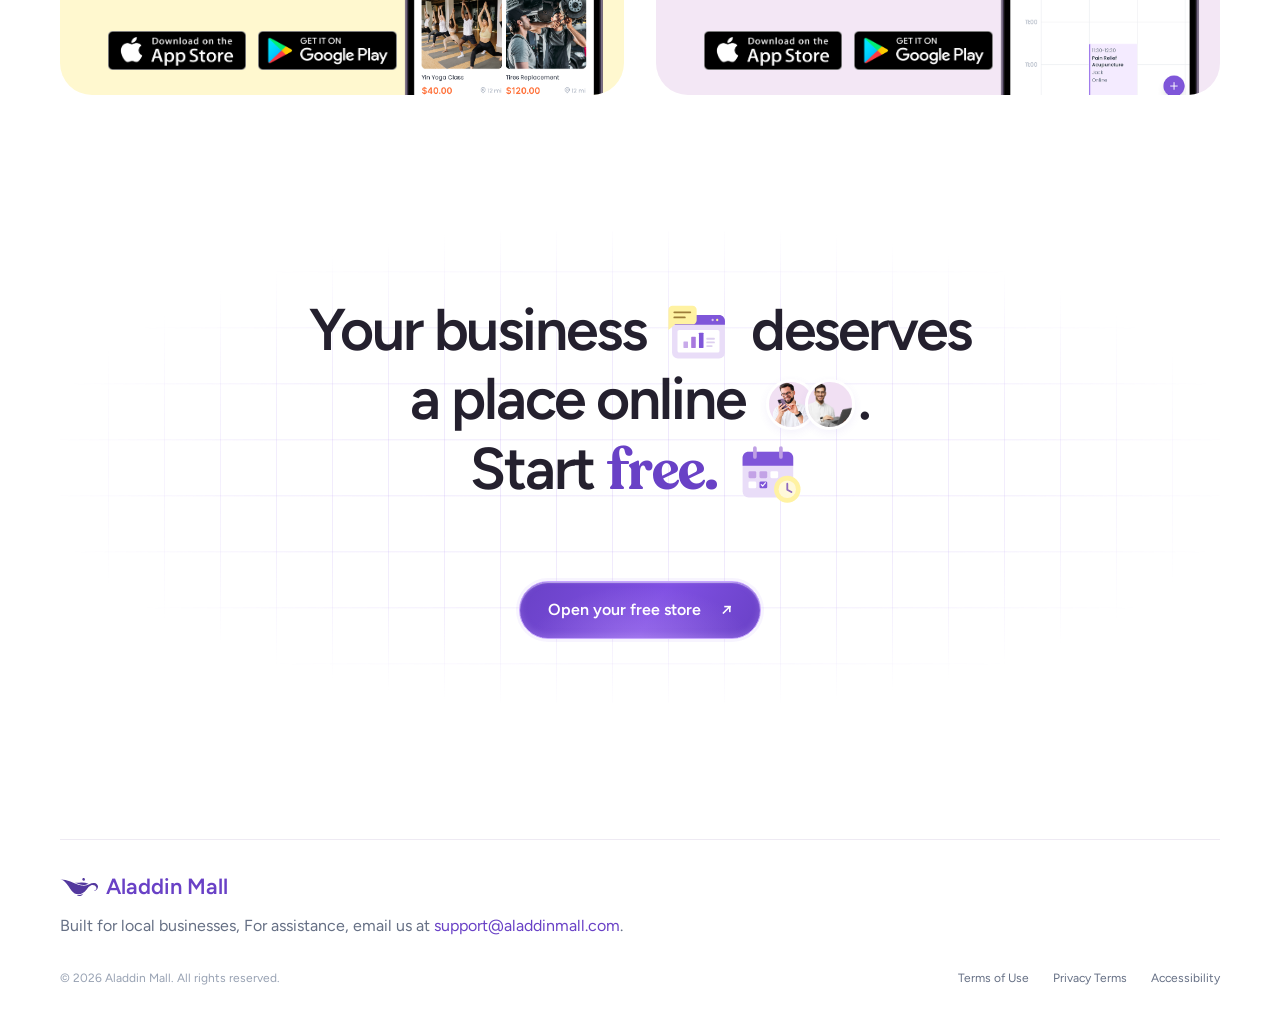
==== commit 7821965a: "update link" ====
--- a/index.html
+++ b/index.html
@@ -26,4 +26,4 @@
 <div class="ff-loop"><img src="assets/founder-figma/34416.svg" alt=""></div>
 <img class="ff-foreground" src="assets/founder-figma/23bb6.png" alt="">
 <div class="ff-front-loop"><img src="assets/founder-figma/539b9.svg" alt=""></div>
-</div></div></div></section><section class="apps"><h2>Your business, wherever you are</h2><div class="app-grid"><article><img src="assets/648e6.svg" alt="Aladdin app" class="app-icon"><h3>Find your next<br>local favorite</h3><p>Discover local services and book your next appointment.</p><a href="https://apps.apple.com/us/search?term=aladdinmall" class="store"><img src="assets/appstore-badge.png" alt="Download on the App Store"></a> <a class="store" href="https://play.google.com/store/search?q=aladdinmall&c=apps"><img src="assets/googleplay-badge.png" alt="Get it on Google Play"></a><div class="phone"><img src="assets/customer-iphone.png" alt="Aladdin Mall mobile app" class="complete-phone"></div></article><article><img src="assets/37de2.svg" alt="Aladdin app" class="app-icon"><h3>Keep your day<br>in hand</h3><p>Manage your bookings and schedule from your phone.</p><a href="https://apps.apple.com/us/search?term=aladdinmall" class="store"><img src="assets/appstore-badge.png" alt="Download on the App Store"></a> <a class="store" href="https://play.google.com/store/search?q=aladdinmall&c=apps"><img src="assets/googleplay-badge.png" alt="Get it on Google Play"></a><div class="phone"><img src="assets/merchant-iphone.png" alt="Aladdin Mall booking calendar" class="complete-phone"></div></article></div></section><section class="cta cta-inline"><h2>Your business <span class="cta-inline-art" aria-hidden="true"><img src="assets/flat-icons/website-marketing.svg" alt=""></span> deserves<br>a place online <span class="cta-avatar-group" aria-hidden="true"><img src="assets/reminder-person-updated.png" alt=""><img src="assets/d45be.png" alt=""></span>.<br>Start <em>free.</em> <span class="cta-inline-art" aria-hidden="true"><img src="assets/flat-icons/appointments-booking.svg" alt=""></span></h2><p>Your website, bookings, reminders, and payments. All in one place.</p><button class="primary" data-open="signup">Open your free store <span aria-hidden="true">↗</span></button></section></main><footer class="site-footer"><div class="footer-brand"><a class="logo" href="#" aria-label="Aladdin Mall home"><img src="assets/c7a1d.svg" alt="">Aladdin Mall</a><p>© 2026 Aladdin Mall. All rights reserved.</p></div><p class="footer-contact"><span>Built for local businesses, For assistance, email us at </span><a href="mailto:support@aladdinmall.com">support@aladdinmall.com</a>.</p><nav class="footer-legal" aria-label="Legal"><a href="https://sell.aladdinmall.com/terms">Terms of Use</a><a href="https://sell.aladdinmall.com/privacy">Privacy Terms</a><a href="https://sell.aladdinmall.com/accessibility">Accessibility</a></nav></footer><dialog><form><button type="button" class="close" aria-label="Close">×</button><h2 id="dialog-title">Open your free store</h2><p>Leave your details to prepare your store setup.</p><label>Business name<input name="business" required autocomplete="organization"></label><label>Email<input type="email" name="email" required autocomplete="email"></label><button class="primary">Continue</button><p id="feedback" role="status"></p></form></dialog><script src="assets/vendor/gsap.min.js"></script><script src="assets/vendor/ScrollTrigger.min.js"></script><script src="assets/vendor/embla-carousel.umd.js"></script><script src="app.js"></script><script src="i18n.js"></script><script src="assets/vendor/SplitText.min.js"></script><script src="motion.js"></script></body></html>
+</div></div></div></section><section class="apps"><h2>Your business, wherever you are</h2><div class="app-grid"><article><img src="assets/648e6.svg" alt="Aladdin app" class="app-icon"><span class="app-audience">For customers</span><h3>Find your next<br>local favorite</h3><p>Discover local services and book your next appointment.</p><a href="https://apps.apple.com/cn/app/aladdin-mall/id6740915391" class="store"><img src="assets/appstore-badge.png" alt="Download on the App Store"></a> <a class="store" href="https://play.google.com/store/apps/details?id=com.aladdinmall.mobile"><img src="assets/googleplay-badge.png" alt="Get it on Google Play"></a><div class="phone"><img src="assets/customer-iphone.png" alt="Aladdin Mall mobile app" class="complete-phone"></div></article><article><img src="assets/37de2.svg" alt="Aladdin app" class="app-icon"><span class="app-audience">For business owners</span><h3>Keep your day<br>in hand</h3><p>Manage your bookings and schedule from your phone.</p><a href="https://apps.apple.com/cn/app/aladdin-mall-seller/id6753682277" class="store"><img src="assets/appstore-badge.png" alt="Download on the App Store"></a> <a class="store" href="https://play.google.com/store/apps/details?id=com.aladdinmall.mobile.seller"><img src="assets/googleplay-badge.png" alt="Get it on Google Play"></a><div class="phone"><img src="assets/merchant-iphone.png" alt="Aladdin Mall booking calendar" class="complete-phone"></div></article></div></section><section class="cta cta-inline"><h2>Your business <span class="cta-inline-art" aria-hidden="true"><img src="assets/flat-icons/website-marketing.svg" alt=""></span> deserves<br>a place online <span class="cta-avatar-group" aria-hidden="true"><img src="assets/reminder-person-updated.png" alt=""><img src="assets/d45be.png" alt=""></span>.<br>Start <em>free.</em> <span class="cta-inline-art" aria-hidden="true"><img src="assets/flat-icons/appointments-booking.svg" alt=""></span></h2><p>Your website, bookings, reminders, and payments. All in one place.</p><button class="primary" data-open="signup">Open your free store <span aria-hidden="true">↗</span></button></section></main><footer class="site-footer"><div class="footer-brand"><a class="logo" href="#" aria-label="Aladdin Mall home"><img src="assets/c7a1d.svg" alt="">Aladdin Mall</a><p>© 2026 Aladdin Mall. All rights reserved.</p></div><p class="footer-contact"><span>Built for local businesses, For assistance, email us at </span><a href="mailto:support@aladdinmall.com">support@aladdinmall.com</a>.</p><nav class="footer-legal" aria-label="Legal"><a href="https://sell.aladdinmall.com/terms">Terms of Use</a><a href="https://sell.aladdinmall.com/privacy">Privacy Terms</a><a href="https://sell.aladdinmall.com/accessibility">Accessibility</a></nav></footer><dialog><form><button type="button" class="close" aria-label="Close">×</button><h2 id="dialog-title">Open your free store</h2><p>Leave your details to prepare your store setup.</p><label>Business name<input name="business" required autocomplete="organization"></label><label>Email<input type="email" name="email" required autocomplete="email"></label><button class="primary">Continue</button><p id="feedback" role="status"></p></form></dialog><script src="assets/vendor/gsap.min.js"></script><script src="assets/vendor/ScrollTrigger.min.js"></script><script src="assets/vendor/embla-carousel.umd.js"></script><script src="app.js"></script><script src="i18n.js"></script><script src="assets/vendor/SplitText.min.js"></script><script src="motion.js"></script></body></html>
--- a/story-layout.css
+++ b/story-layout.css
@@ -2410,8 +2410,8 @@
   .mobile-industry-gallery > .mobile-industry-track {
     overflow-x:auto;
     overflow-y:hidden;
-    overscroll-behavior-y:none;
-    touch-action:pan-x;
+    overscroll-behavior-y:auto;
+    touch-action:pan-y pinch-zoom;
   }
 }
 
@@ -2534,10 +2534,10 @@
     overflow:hidden;
     padding:24px 0 66px;
     scroll-snap-type:none;
-    touch-action:pan-x;
-  }
-  .industry-embla-container { gap:16px; height:280px; }
-  .industry-embla-slide { flex:0 0 var(--arc-card-width); min-width:0; }
+    touch-action:pan-y pinch-zoom;
+  }
+  .industry-embla-container { gap:0; height:280px; }
+  .industry-embla-slide { flex:0 0 var(--arc-card-width); min-width:0; margin-right:16px; }
   .industry-embla-slide > .mobile-industry-card {
     width:100%; max-width:none; height:280px;
     transform-origin:50% 0;
@@ -2549,3 +2549,53 @@
   }
   .industry-embla-slide > .mobile-industry-card > span { left:15%; right:15%; bottom:12%; }
 }
+
+@media (max-width:650px) {
+  body .mobile-signup > button.primary {
+    font-size:16px !important;
+    line-height:24px !important;
+  }
+}
+
+@media (max-width:650px) {
+  body .section-card-stack .section-card-face > section > .figma-reminder {
+    scale:1.05;
+    transform-origin:center center;
+  }
+  body .section-card-stack .section-card-face > section > .figma-support {
+    scale:1.08;
+    transform-origin:center center;
+  }
+}
+
+@media (max-width:650px) {
+  .hero-scroll-shell .hero-copy .primary span {
+    top:calc(50% + 2px);
+  }
+}
+
+.app-grid .app-audience {
+  display:block;
+  margin:0 0 8px;
+  font-size:12px;
+  line-height:18px;
+  font-weight:600;
+  letter-spacing:.06em;
+  text-transform:uppercase;
+  color:#c95100;
+}
+.app-grid > article:nth-child(2) .app-audience { color:#6941c6; }
+
+/* Optical alignment for the closing signup button across all screen sizes. */
+.cta-inline > button.primary > span[aria-hidden="true"] {
+  position:relative;
+  top:2px;
+}
+
+/* Apply the same optical offset to the opening CTA on every screen size. */
+.hero-scroll-shell .hero-copy .primary span {
+  top:calc(50% + 2px);
+}
+
+/* Bring the download badges closer to the app descriptions. */
+body .app-grid > article > p { margin-bottom:18px; }
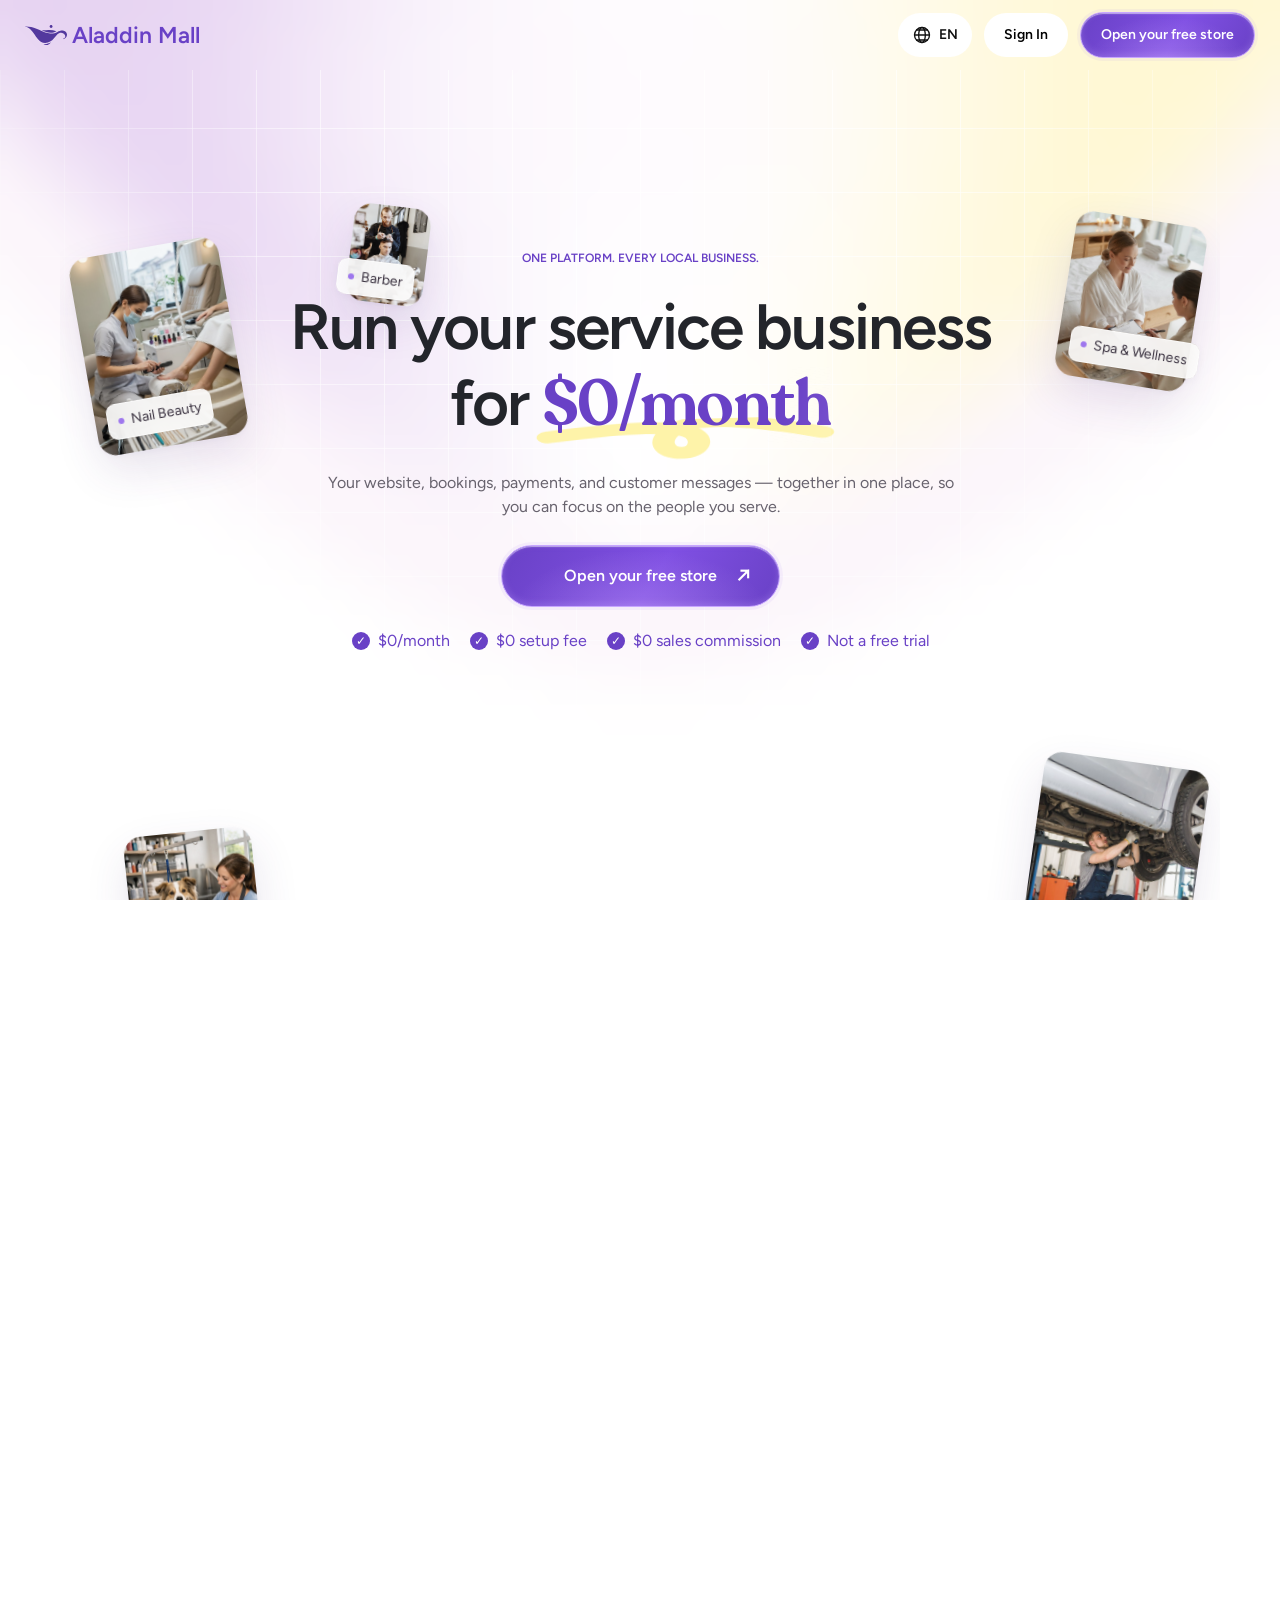
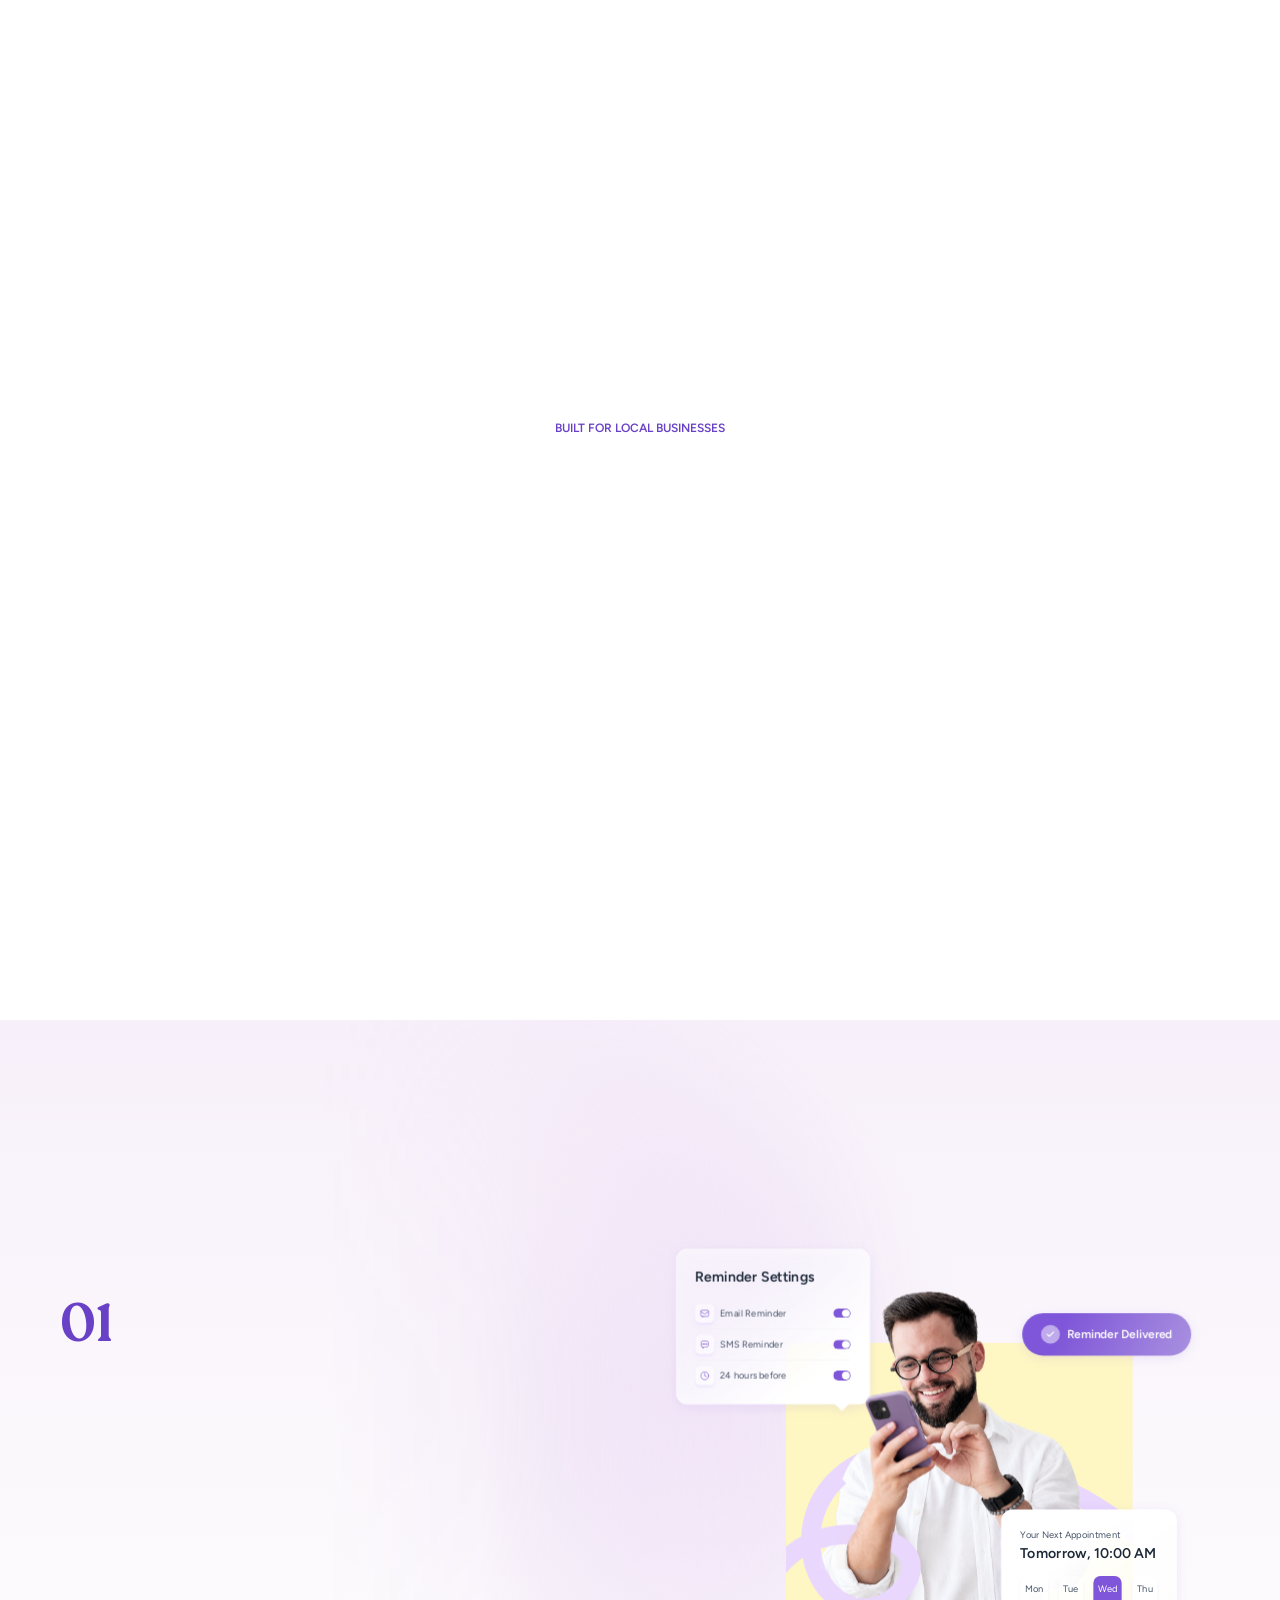
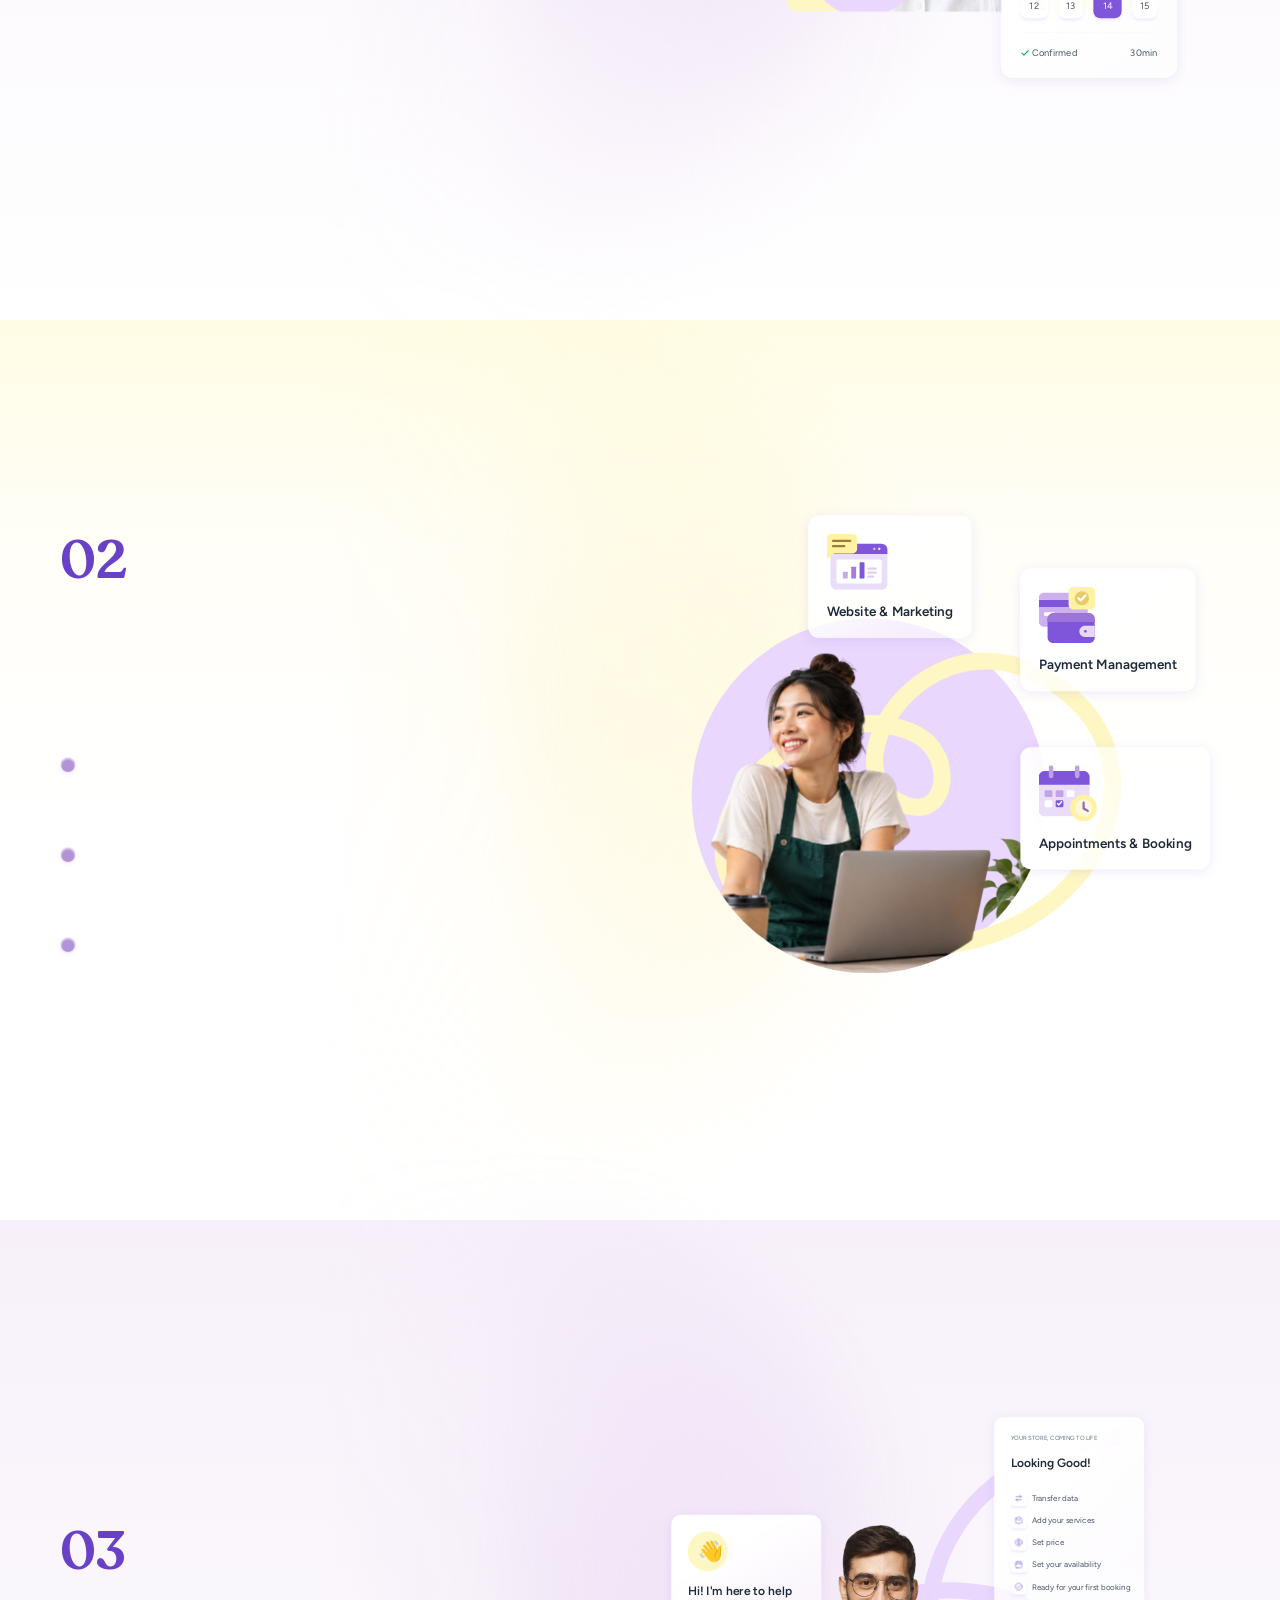
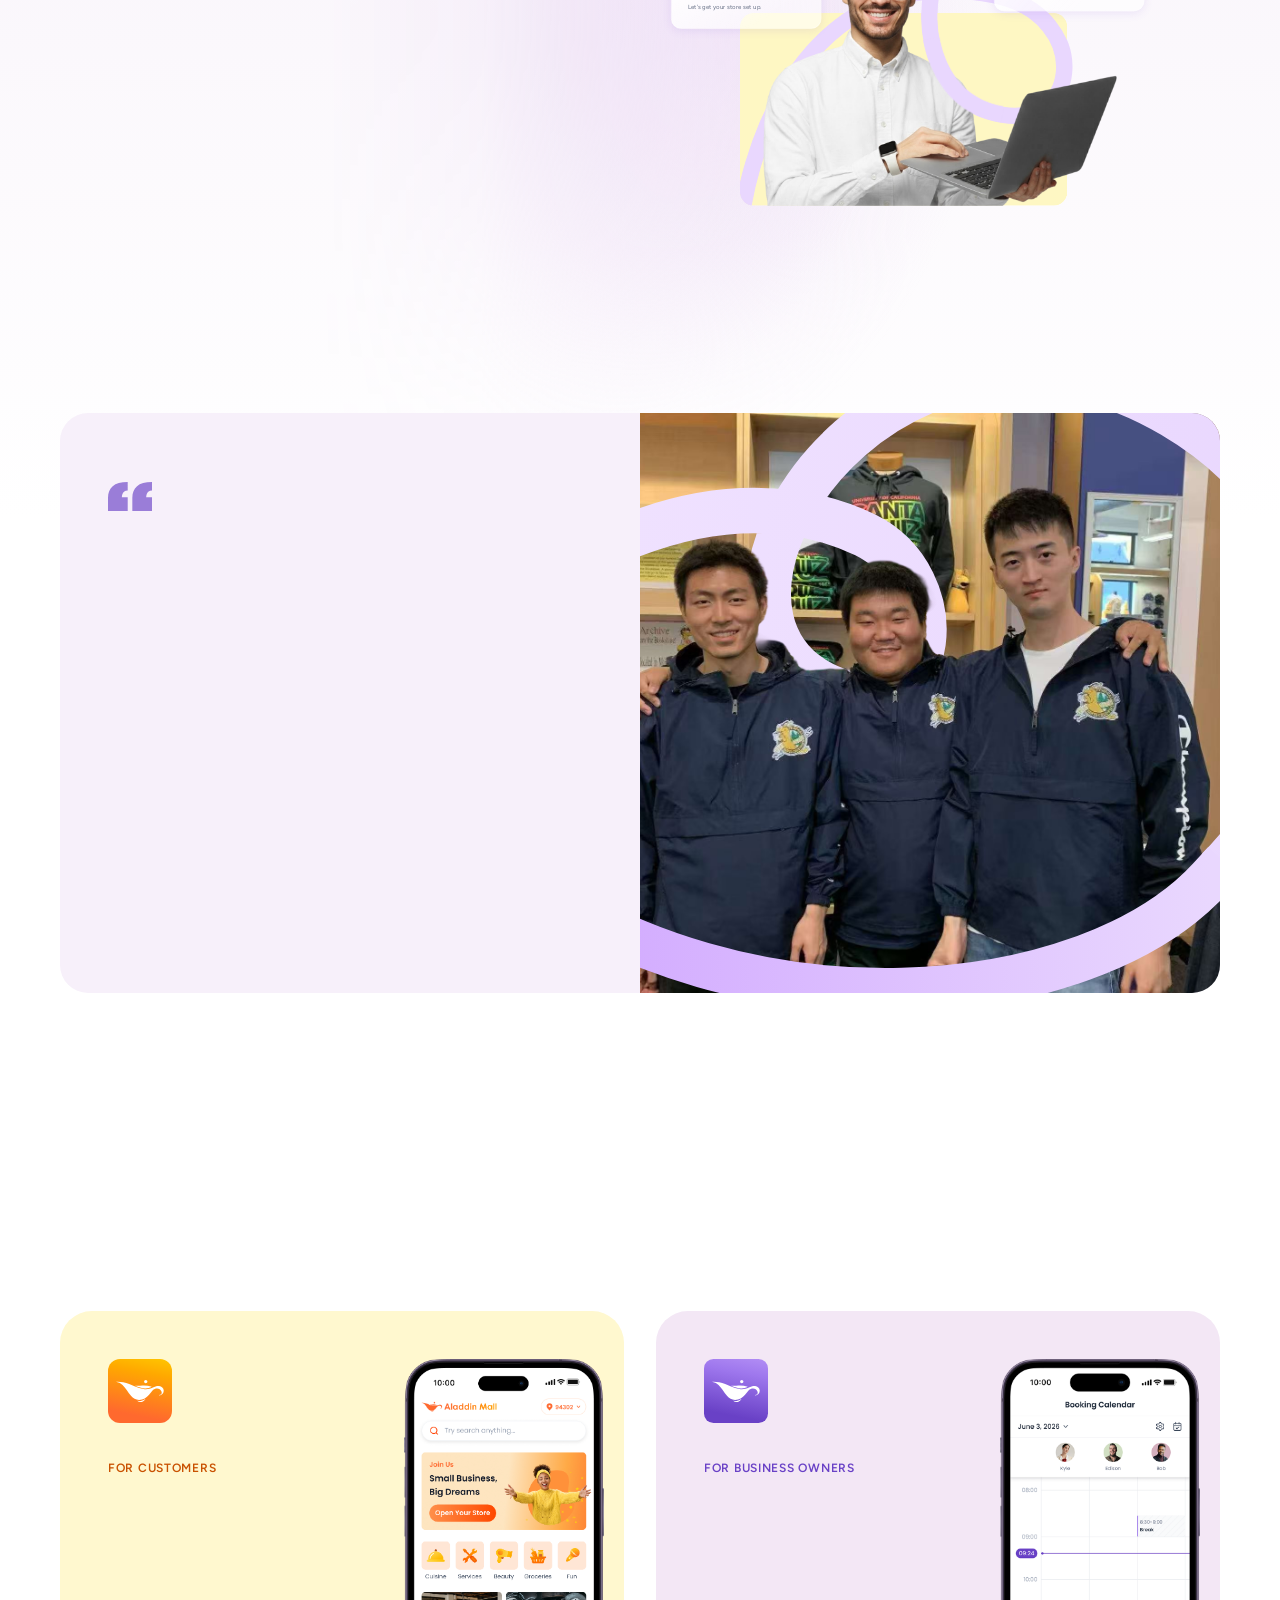
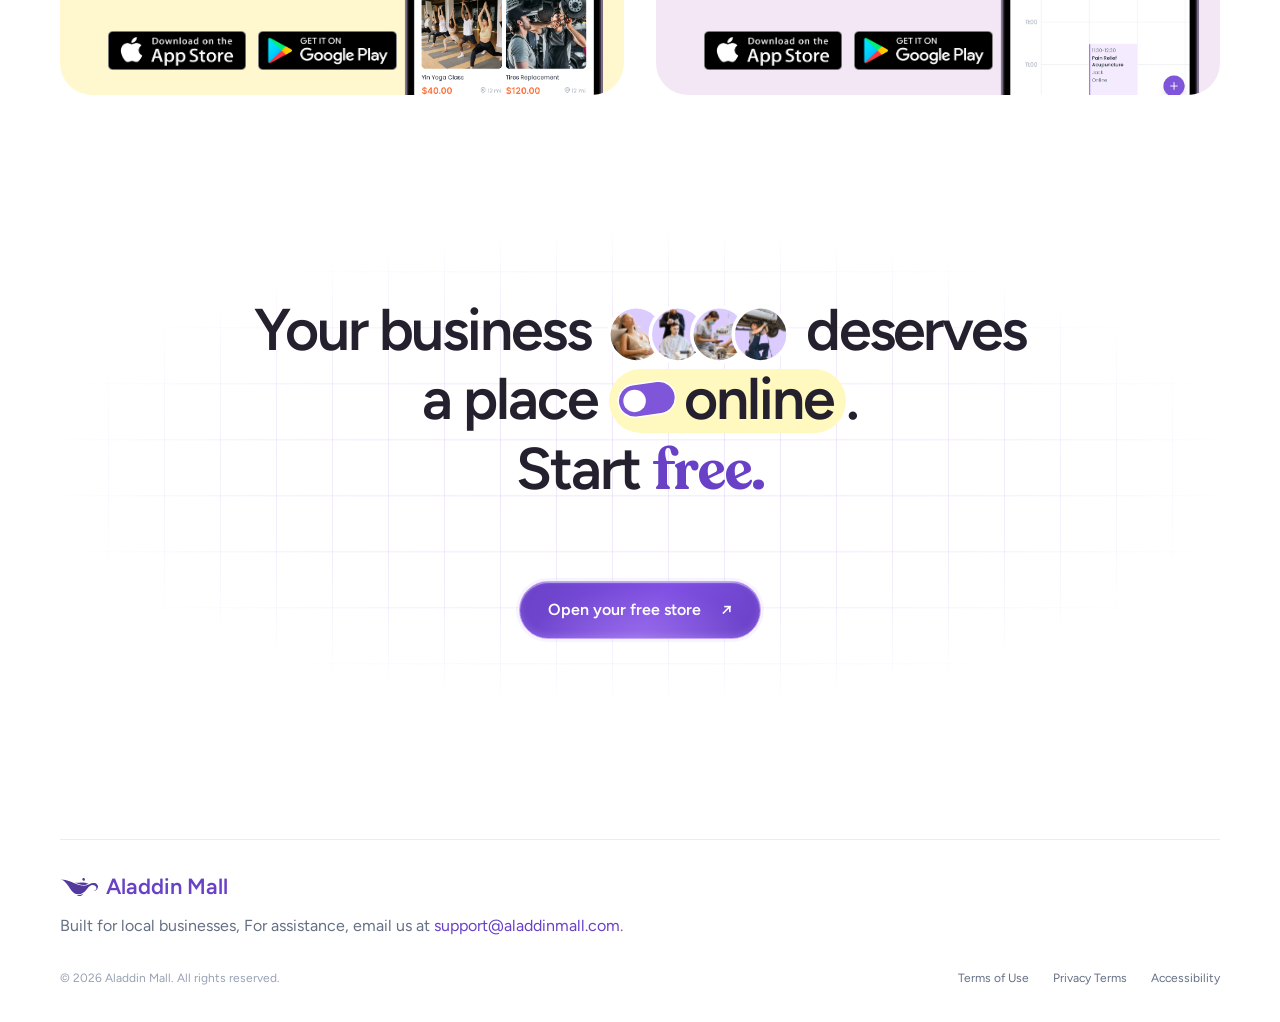
==== commit 39866997: "update" ====
--- a/index.html
+++ b/index.html
@@ -26,4 +26,4 @@
 <div class="ff-loop"><img src="assets/founder-figma/34416.svg" alt=""></div>
 <img class="ff-foreground" src="assets/founder-figma/23bb6.png" alt="">
 <div class="ff-front-loop"><img src="assets/founder-figma/539b9.svg" alt=""></div>
-</div></div></div></section><section class="apps"><h2>Your business, wherever you are</h2><div class="app-grid"><article><img src="assets/648e6.svg" alt="Aladdin app" class="app-icon"><span class="app-audience">For customers</span><h3>Find your next<br>local favorite</h3><p>Discover local services and book your next appointment.</p><a href="https://apps.apple.com/cn/app/aladdin-mall/id6740915391" class="store"><img src="assets/appstore-badge.png" alt="Download on the App Store"></a> <a class="store" href="https://play.google.com/store/apps/details?id=com.aladdinmall.mobile"><img src="assets/googleplay-badge.png" alt="Get it on Google Play"></a><div class="phone"><img src="assets/customer-iphone.png" alt="Aladdin Mall mobile app" class="complete-phone"></div></article><article><img src="assets/37de2.svg" alt="Aladdin app" class="app-icon"><span class="app-audience">For business owners</span><h3>Keep your day<br>in hand</h3><p>Manage your bookings and schedule from your phone.</p><a href="https://apps.apple.com/cn/app/aladdin-mall-seller/id6753682277" class="store"><img src="assets/appstore-badge.png" alt="Download on the App Store"></a> <a class="store" href="https://play.google.com/store/apps/details?id=com.aladdinmall.mobile.seller"><img src="assets/googleplay-badge.png" alt="Get it on Google Play"></a><div class="phone"><img src="assets/merchant-iphone.png" alt="Aladdin Mall booking calendar" class="complete-phone"></div></article></div></section><section class="cta cta-inline"><h2>Your business <span class="cta-inline-art" aria-hidden="true"><img src="assets/flat-icons/website-marketing.svg" alt=""></span> deserves<br>a place online <span class="cta-avatar-group" aria-hidden="true"><img src="assets/reminder-person-updated.png" alt=""><img src="assets/d45be.png" alt=""></span>.<br>Start <em>free.</em> <span class="cta-inline-art" aria-hidden="true"><img src="assets/flat-icons/appointments-booking.svg" alt=""></span></h2><p>Your website, bookings, reminders, and payments. All in one place.</p><button class="primary" data-open="signup">Open your free store <span aria-hidden="true">↗</span></button></section></main><footer class="site-footer"><div class="footer-brand"><a class="logo" href="#" aria-label="Aladdin Mall home"><img src="assets/c7a1d.svg" alt="">Aladdin Mall</a><p>© 2026 Aladdin Mall. All rights reserved.</p></div><p class="footer-contact"><span>Built for local businesses, For assistance, email us at </span><a href="mailto:support@aladdinmall.com">support@aladdinmall.com</a>.</p><nav class="footer-legal" aria-label="Legal"><a href="https://sell.aladdinmall.com/terms">Terms of Use</a><a href="https://sell.aladdinmall.com/privacy">Privacy Terms</a><a href="https://sell.aladdinmall.com/accessibility">Accessibility</a></nav></footer><dialog><form><button type="button" class="close" aria-label="Close">×</button><h2 id="dialog-title">Open your free store</h2><p>Leave your details to prepare your store setup.</p><label>Business name<input name="business" required autocomplete="organization"></label><label>Email<input type="email" name="email" required autocomplete="email"></label><button class="primary">Continue</button><p id="feedback" role="status"></p></form></dialog><script src="assets/vendor/gsap.min.js"></script><script src="assets/vendor/ScrollTrigger.min.js"></script><script src="assets/vendor/embla-carousel.umd.js"></script><script src="app.js"></script><script src="i18n.js"></script><script src="assets/vendor/SplitText.min.js"></script><script src="motion.js"></script></body></html>
+</div></div></div></section><section class="apps"><h2>Your business, wherever you are</h2><div class="app-grid"><article><img src="assets/648e6.svg" alt="Aladdin app" class="app-icon"><span class="app-audience">For customers</span><h3>Find your next<br>local favorite</h3><p>Discover local services and book your next appointment.</p><a href="https://apps.apple.com/cn/app/aladdin-mall/id6740915391" class="store"><img src="assets/appstore-badge.png" alt="Download on the App Store"></a> <a class="store" href="https://play.google.com/store/apps/details?id=com.aladdinmall.mobile"><img src="assets/googleplay-badge.png" alt="Get it on Google Play"></a><div class="phone"><img src="assets/customer-iphone.png" alt="Aladdin Mall mobile app" class="complete-phone"></div></article><article><img src="assets/37de2.svg" alt="Aladdin app" class="app-icon"><span class="app-audience">For business owners</span><h3>Keep your day<br>in hand</h3><p>Manage your bookings and schedule from your phone.</p><a href="https://apps.apple.com/cn/app/aladdin-mall-seller/id6753682277" class="store"><img src="assets/appstore-badge.png" alt="Download on the App Store"></a> <a class="store" href="https://play.google.com/store/apps/details?id=com.aladdinmall.mobile.seller"><img src="assets/googleplay-badge.png" alt="Get it on Google Play"></a><div class="phone"><img src="assets/merchant-iphone.png" alt="Aladdin Mall booking calendar" class="complete-phone"></div></article></div></section><section class="cta cta-inline"><h2>Your business <span class="cta-inline-art cta-business-art" aria-hidden="true"><img src="assets/cta-business.svg" alt=""></span> deserves<br>a place <span class="cta-online-pill"><img src="assets/cta-online-toggle.svg" alt="" aria-hidden="true"><span>online</span></span>.<br>Start <em>free.</em></h2><p>Your website, bookings, reminders, and payments. All in one place.</p><button class="primary" data-open="signup">Open your free store <span aria-hidden="true">↗</span></button></section></main><footer class="site-footer"><div class="footer-brand"><a class="logo" href="#" aria-label="Aladdin Mall home"><img src="assets/c7a1d.svg" alt="">Aladdin Mall</a><p>© 2026 Aladdin Mall. All rights reserved.</p></div><p class="footer-contact"><span>Built for local businesses, For assistance, email us at </span><a href="mailto:support@aladdinmall.com">support@aladdinmall.com</a>.</p><nav class="footer-legal" aria-label="Legal"><a href="https://sell.aladdinmall.com/terms">Terms of Use</a><a href="https://sell.aladdinmall.com/privacy">Privacy Terms</a><a href="https://sell.aladdinmall.com/accessibility">Accessibility</a></nav></footer><dialog><form><button type="button" class="close" aria-label="Close">×</button><h2 id="dialog-title">Open your free store</h2><p>Leave your details to prepare your store setup.</p><label>Business name<input name="business" required autocomplete="organization"></label><label>Email<input type="email" name="email" required autocomplete="email"></label><button class="primary">Continue</button><p id="feedback" role="status"></p></form></dialog><script src="assets/vendor/gsap.min.js"></script><script src="assets/vendor/ScrollTrigger.min.js"></script><script src="assets/vendor/embla-carousel.umd.js"></script><script src="app.js"></script><script src="i18n.js"></script><script src="assets/vendor/SplitText.min.js"></script><script src="motion.js"></script></body></html>
--- a/story-layout.css
+++ b/story-layout.css
@@ -2599,3 +2599,41 @@
 
 /* Bring the download badges closer to the app descriptions. */
 body .app-grid > article > p { margin-bottom:18px; }
+
+@media (max-width:650px) {
+  body .app-grid > article > p { margin-bottom:28px; }
+}
+
+@media (max-width:650px) {
+  body .cta-inline > h2 {
+    font-size:var(--type-h1) !important;
+    line-height:var(--type-h1-leading) !important;
+  }
+}
+
+.cta-inline-art.cta-business-art { width:3.12em; height:1em; }
+.cta-inline-art.cta-business-art img { width:100%; height:auto; }
+
+.cta-inline > h2 .cta-online-pill {
+  display:inline-flex;
+  align-items:center;
+  gap:.12em;
+  padding:.02em .22em .07em .14em;
+  border-radius:999px;
+  background:#fff9bf;
+  vertical-align:baseline;
+  white-space:nowrap;
+  line-height:1;
+}
+.cta-online-pill > img {
+  display:block;
+  width:1.02em;
+  height:auto;
+  flex-shrink:0;
+}
+
+@media (max-width:650px) {
+  .industry-embla-container { height:252px; }
+  .industry-embla-slide > .mobile-industry-card { height:252px; }
+  .mobile-industry-gallery > .mobile-industry-track { height:342px; }
+}
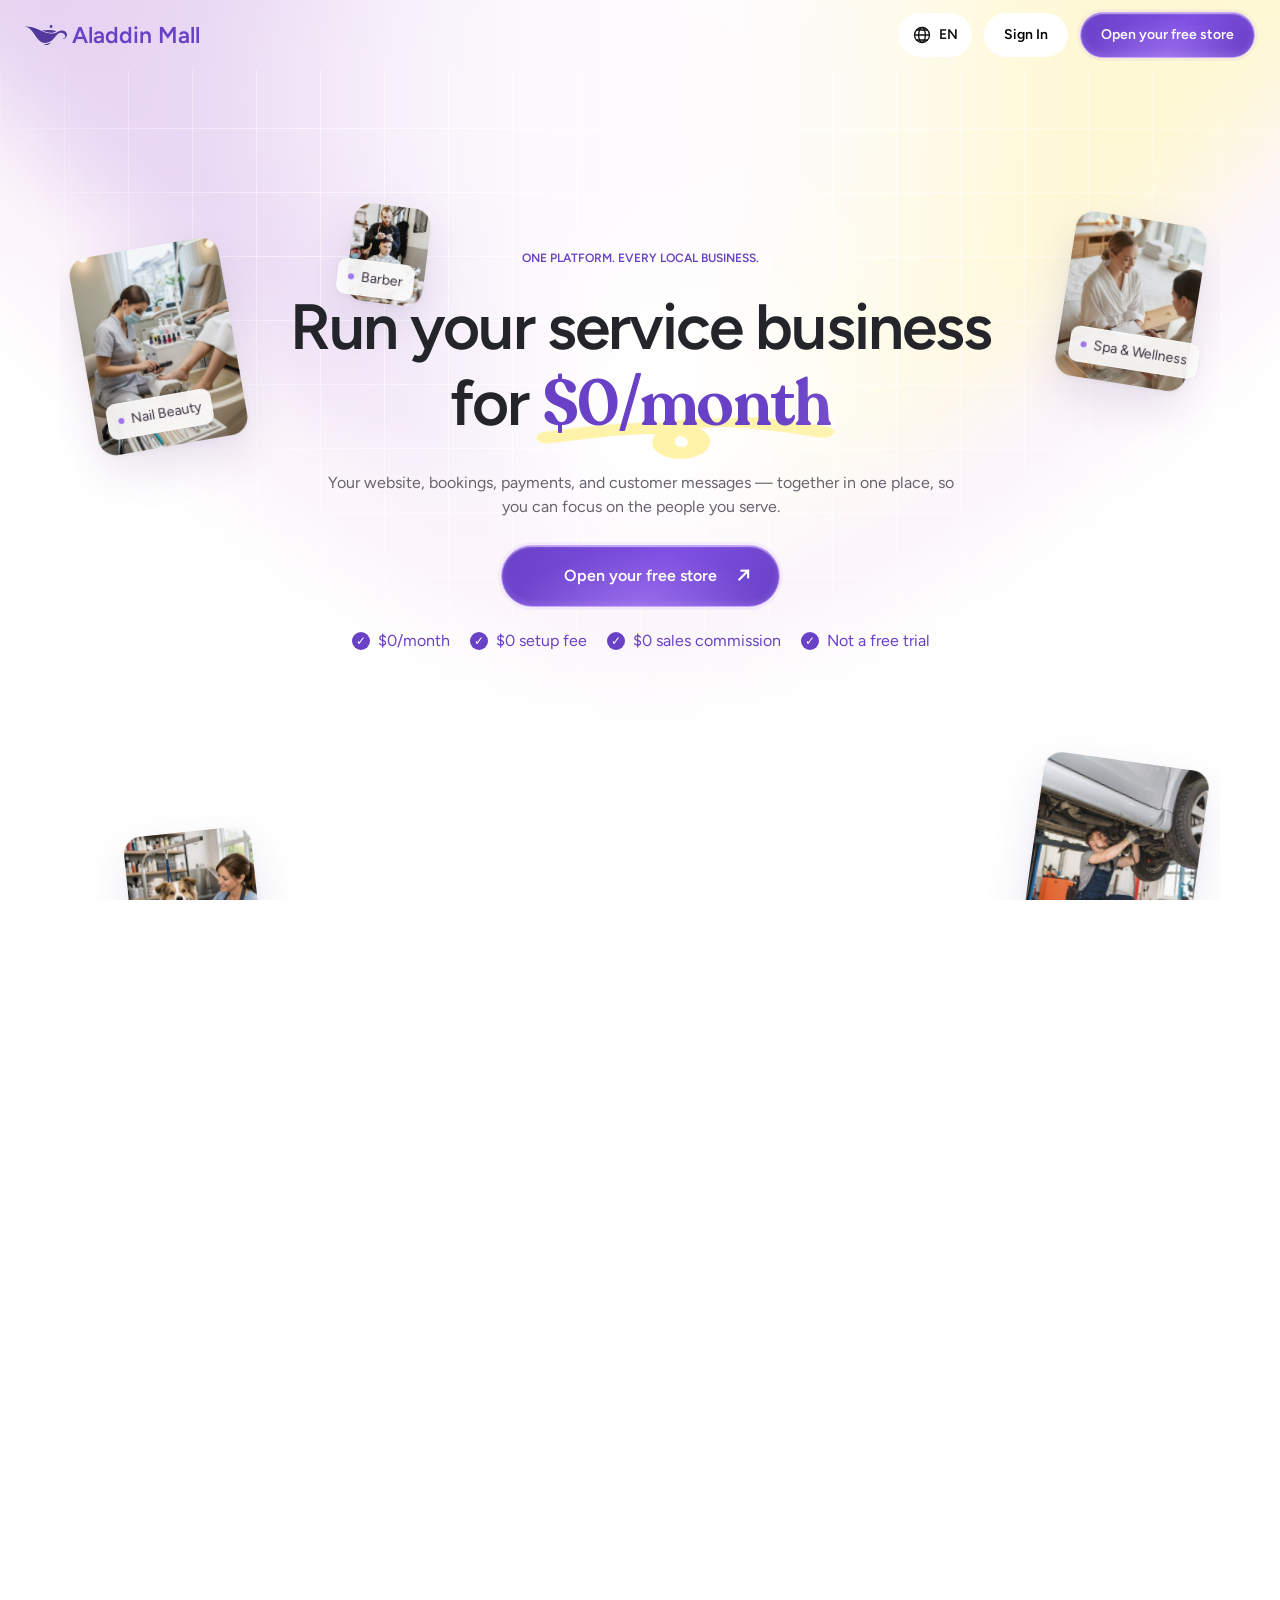
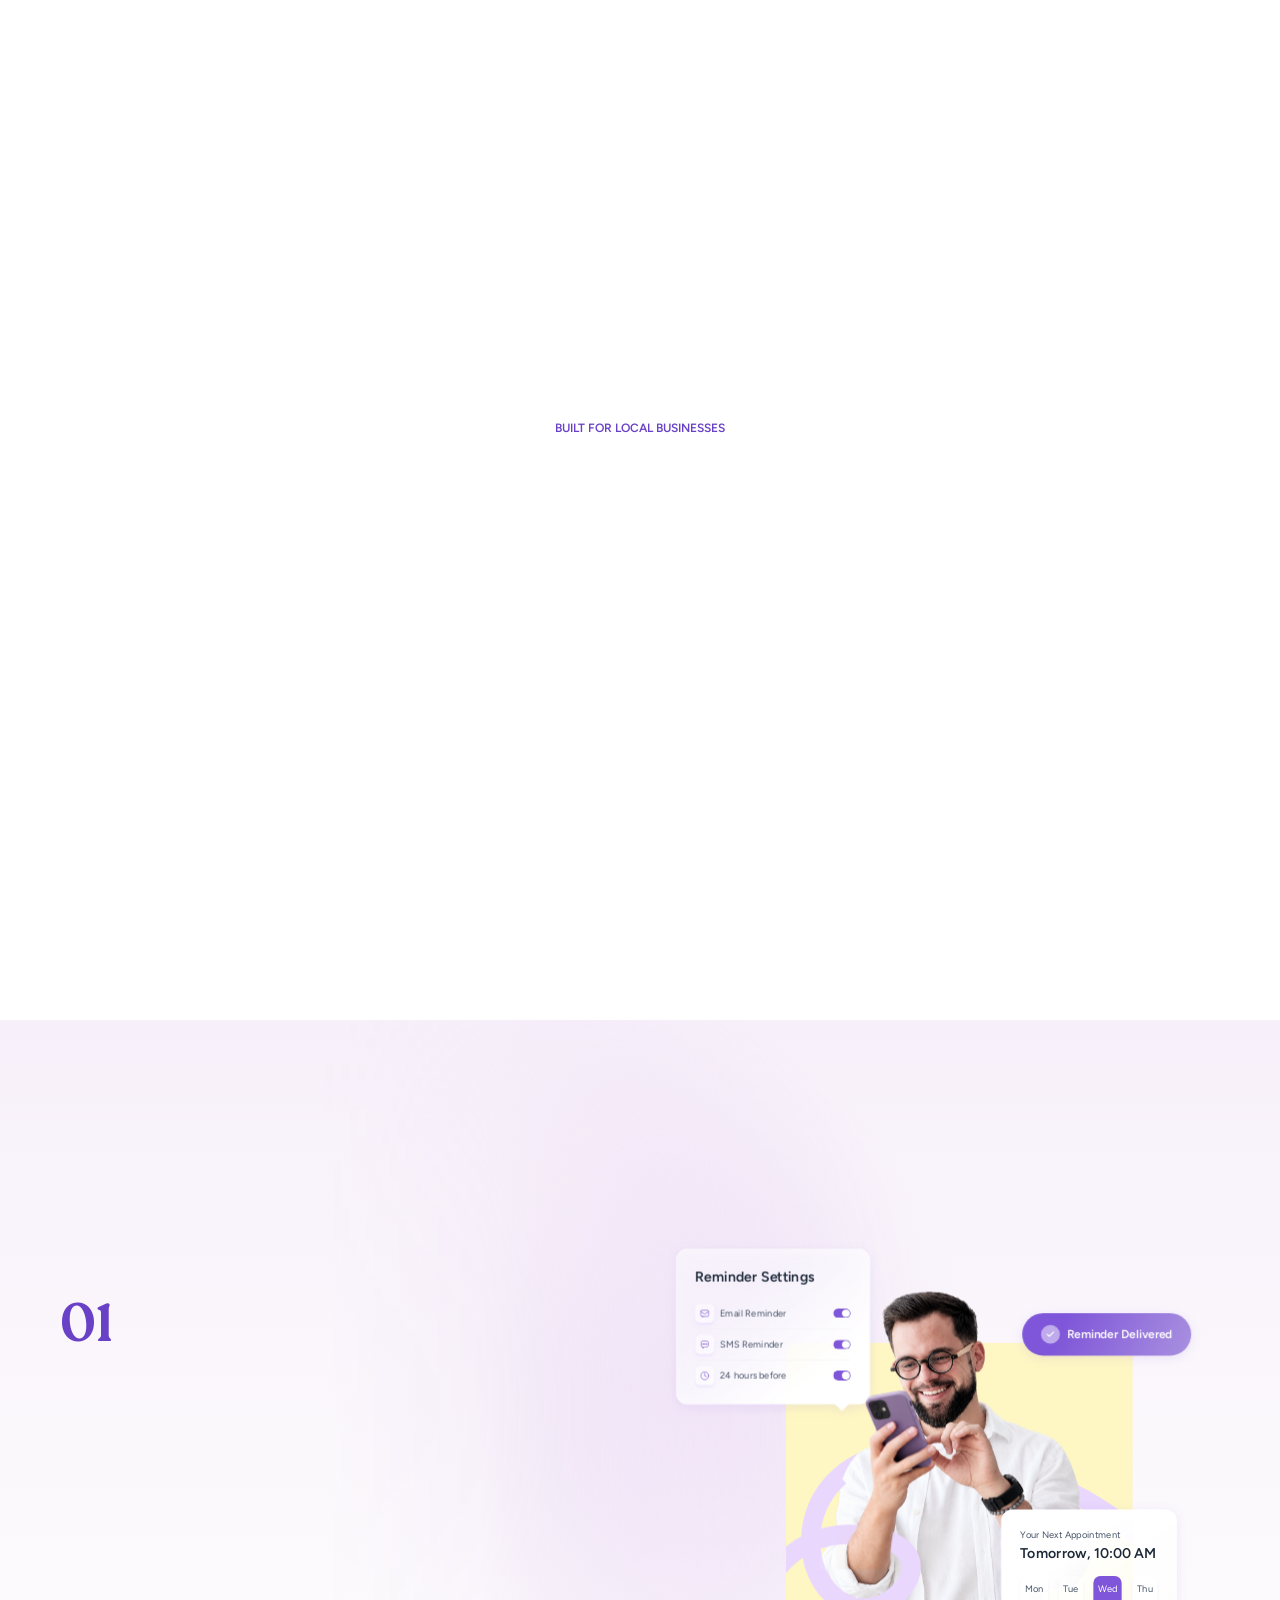
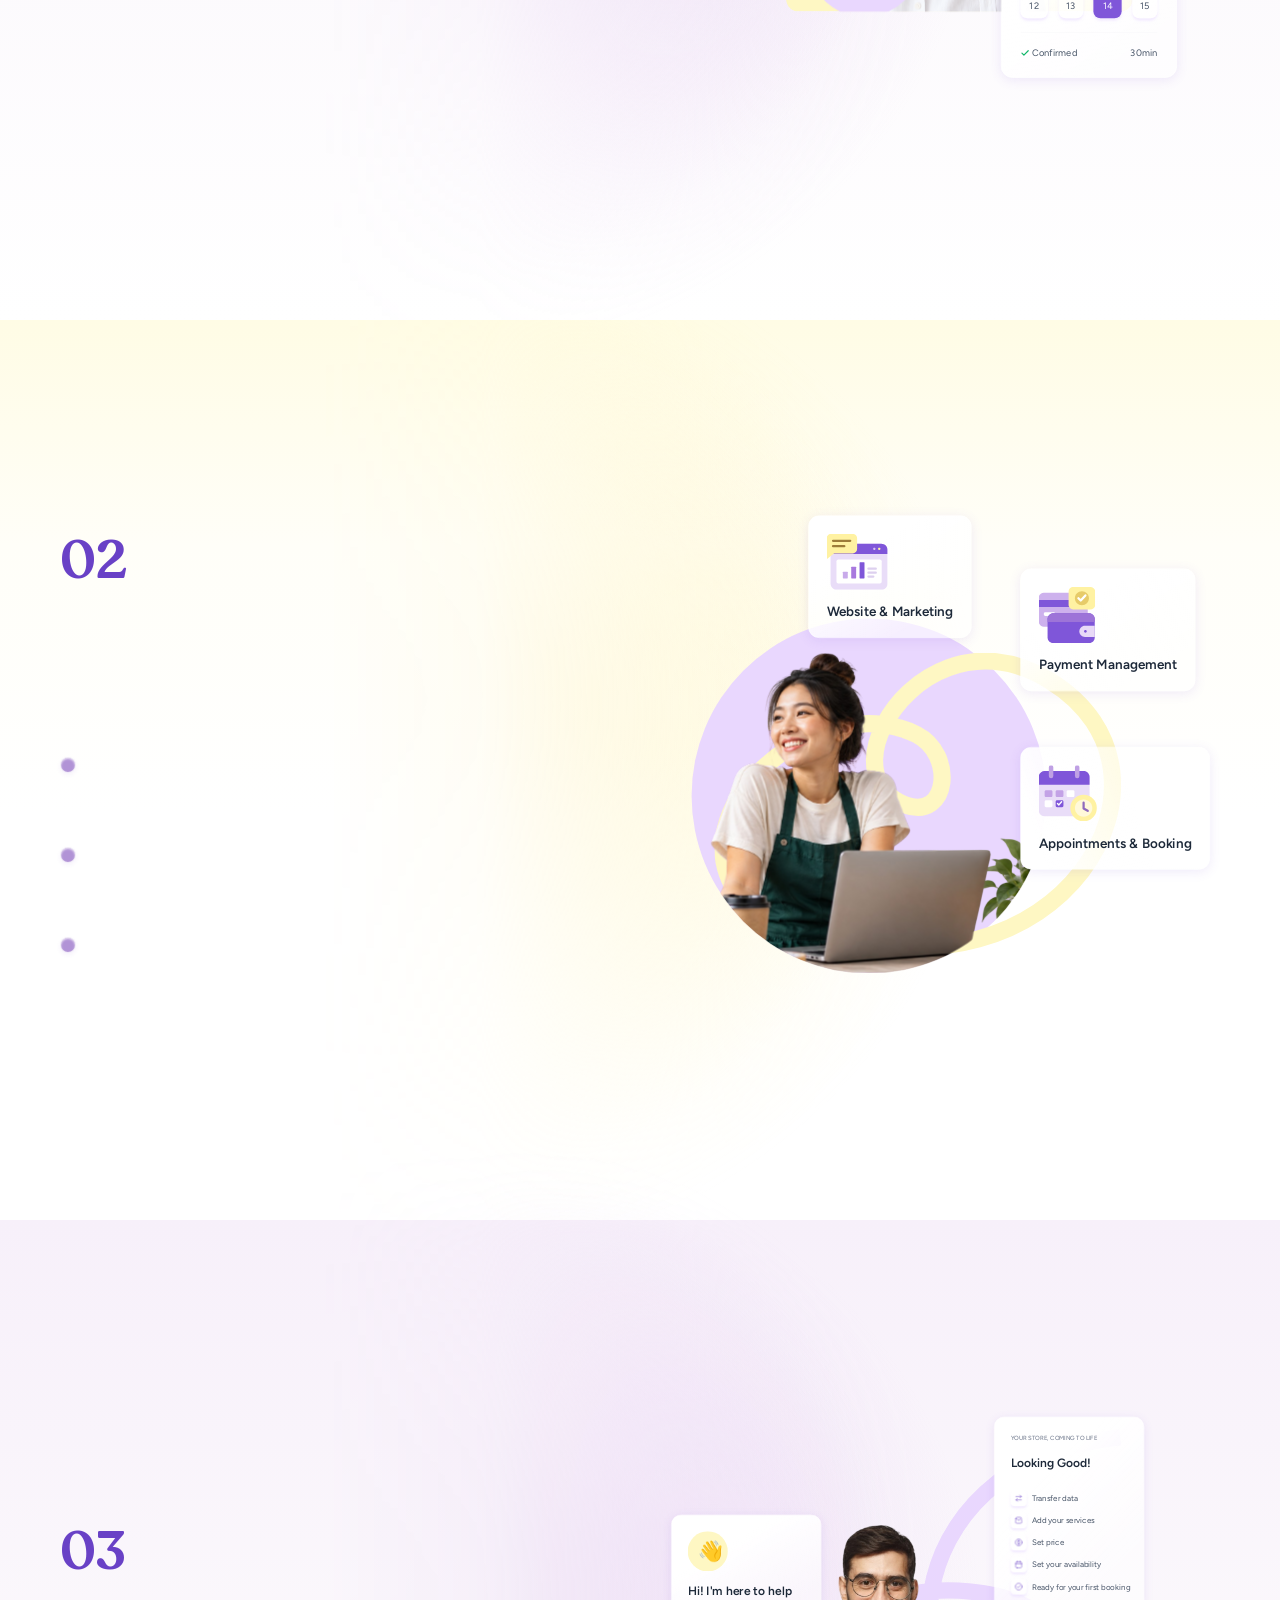
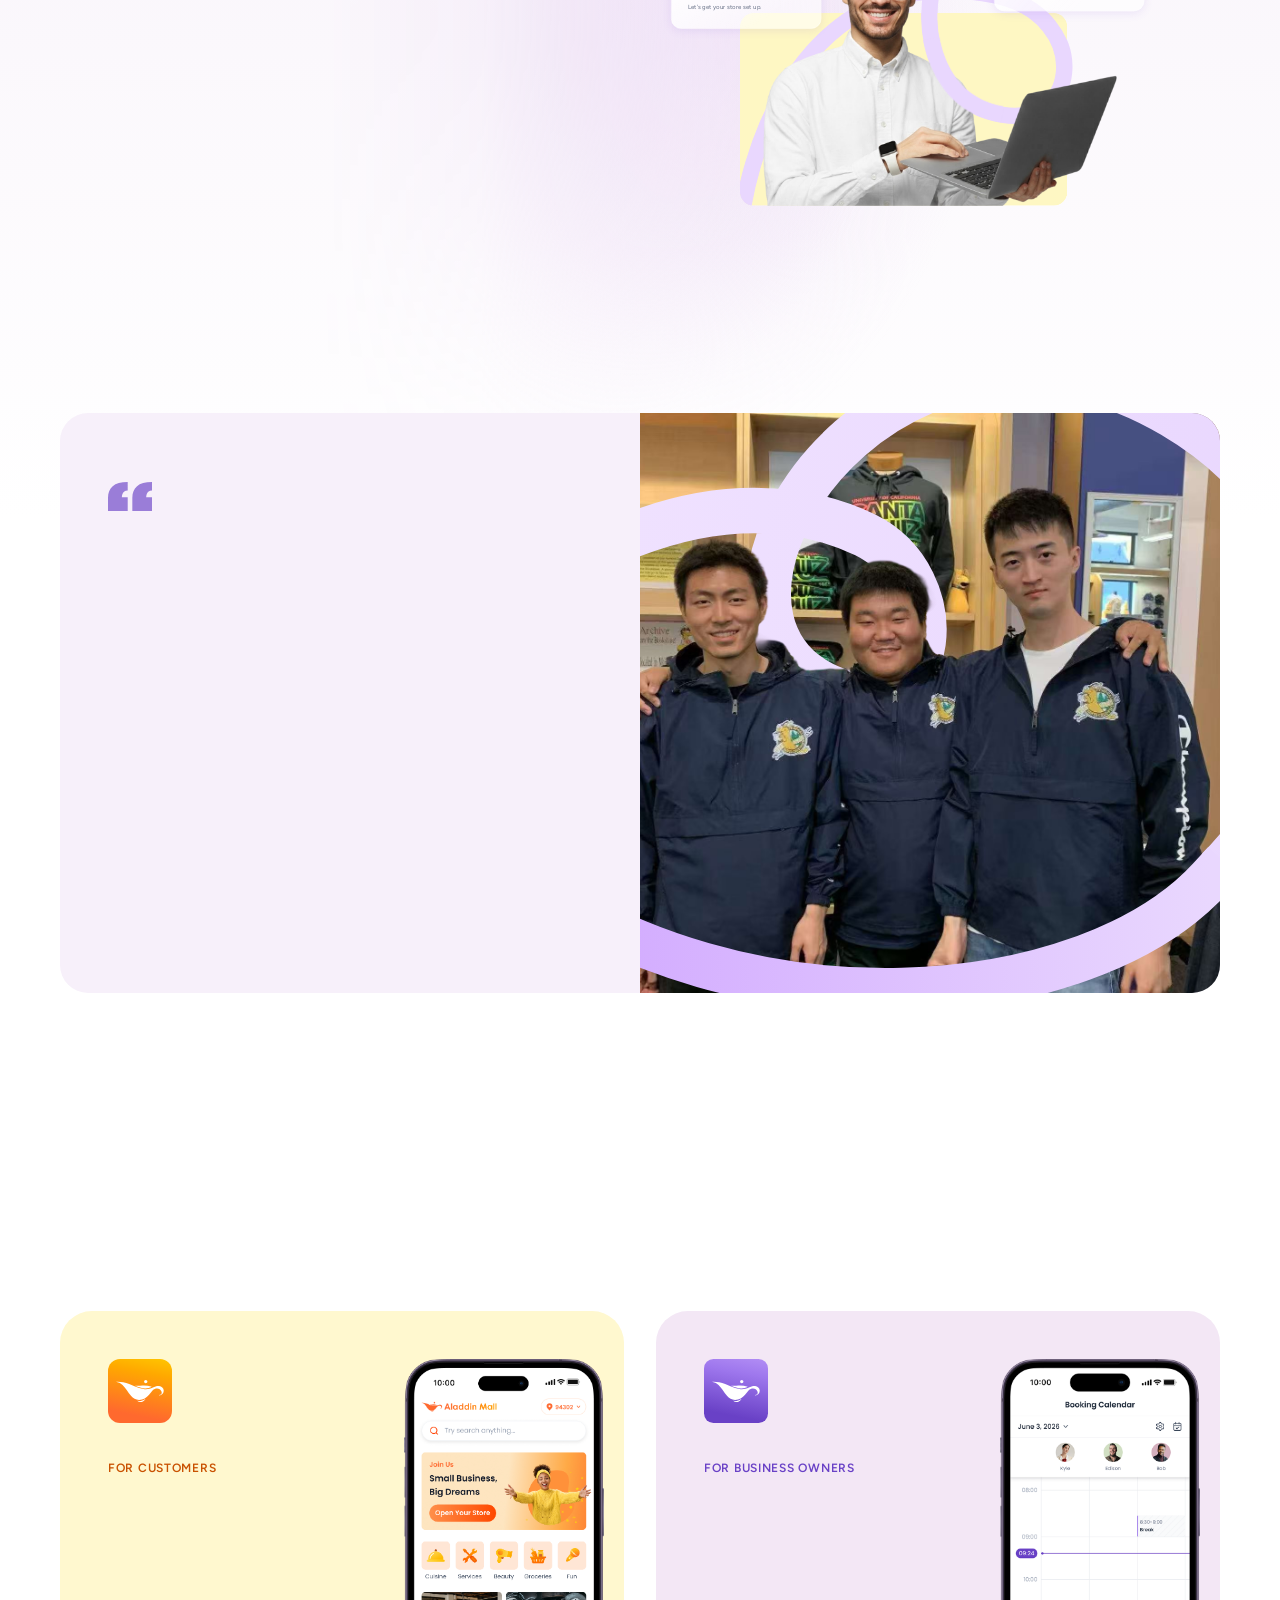
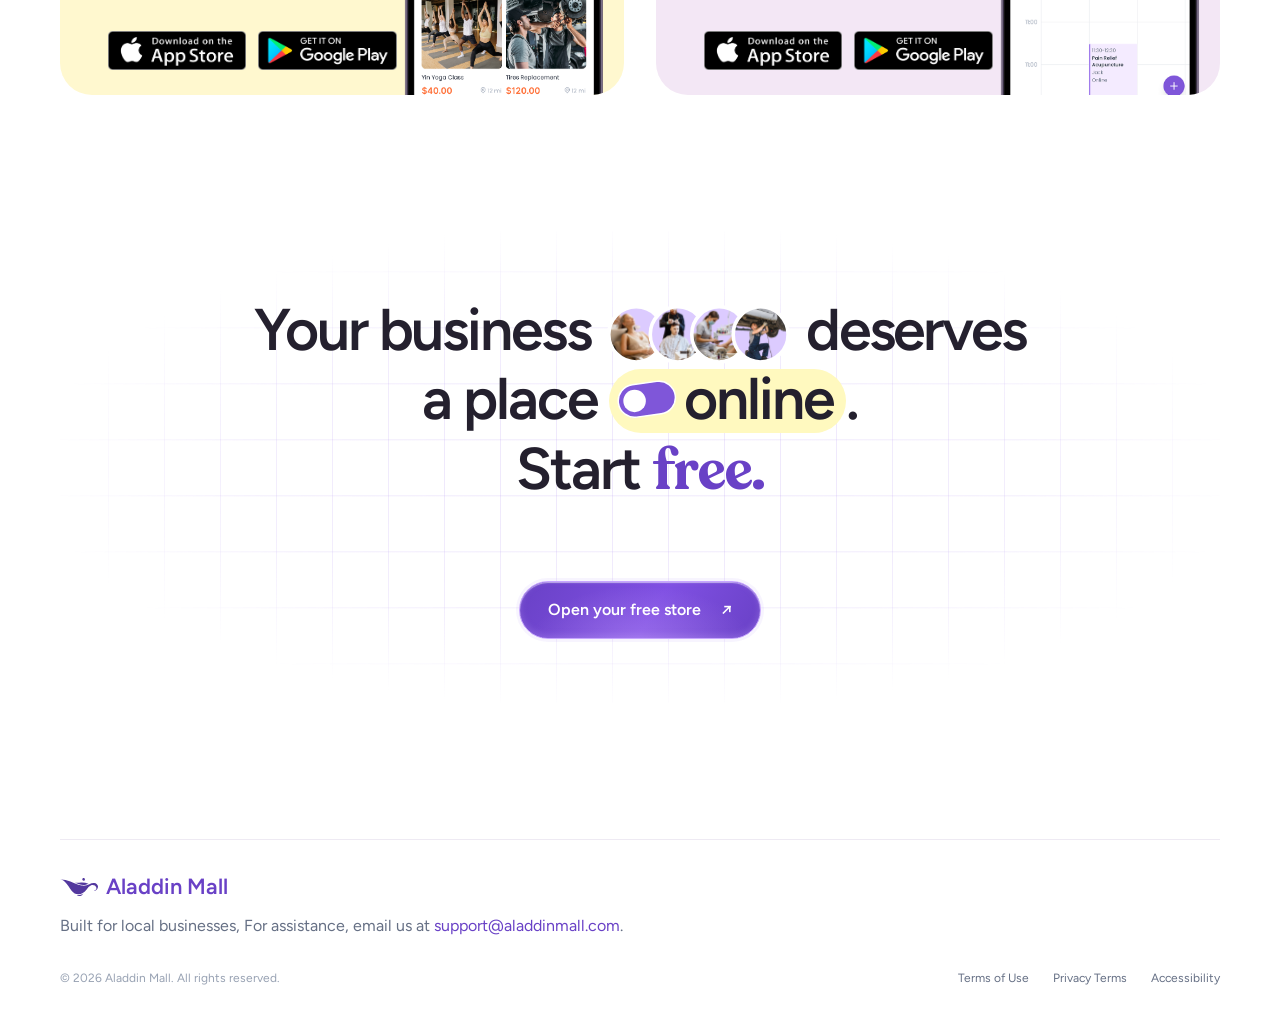
==== commit 8abd9c5f: "update" ====
--- a/index.html
+++ b/index.html
@@ -26,4 +26,4 @@
 <div class="ff-loop"><img src="assets/founder-figma/34416.svg" alt=""></div>
 <img class="ff-foreground" src="assets/founder-figma/23bb6.png" alt="">
 <div class="ff-front-loop"><img src="assets/founder-figma/539b9.svg" alt=""></div>
-</div></div></div></section><section class="apps"><h2>Your business, wherever you are</h2><div class="app-grid"><article><img src="assets/648e6.svg" alt="Aladdin app" class="app-icon"><span class="app-audience">For customers</span><h3>Find your next<br>local favorite</h3><p>Discover local services and book your next appointment.</p><a href="https://apps.apple.com/cn/app/aladdin-mall/id6740915391" class="store"><img src="assets/appstore-badge.png" alt="Download on the App Store"></a> <a class="store" href="https://play.google.com/store/apps/details?id=com.aladdinmall.mobile"><img src="assets/googleplay-badge.png" alt="Get it on Google Play"></a><div class="phone"><img src="assets/customer-iphone.png" alt="Aladdin Mall mobile app" class="complete-phone"></div></article><article><img src="assets/37de2.svg" alt="Aladdin app" class="app-icon"><span class="app-audience">For business owners</span><h3>Keep your day<br>in hand</h3><p>Manage your bookings and schedule from your phone.</p><a href="https://apps.apple.com/cn/app/aladdin-mall-seller/id6753682277" class="store"><img src="assets/appstore-badge.png" alt="Download on the App Store"></a> <a class="store" href="https://play.google.com/store/apps/details?id=com.aladdinmall.mobile.seller"><img src="assets/googleplay-badge.png" alt="Get it on Google Play"></a><div class="phone"><img src="assets/merchant-iphone.png" alt="Aladdin Mall booking calendar" class="complete-phone"></div></article></div></section><section class="cta cta-inline"><h2>Your business <span class="cta-inline-art cta-business-art" aria-hidden="true"><img src="assets/cta-business.svg" alt=""></span> deserves<br>a place <span class="cta-online-pill"><img src="assets/cta-online-toggle.svg" alt="" aria-hidden="true"><span>online</span></span>.<br>Start <em>free.</em></h2><p>Your website, bookings, reminders, and payments. All in one place.</p><button class="primary" data-open="signup">Open your free store <span aria-hidden="true">↗</span></button></section></main><footer class="site-footer"><div class="footer-brand"><a class="logo" href="#" aria-label="Aladdin Mall home"><img src="assets/c7a1d.svg" alt="">Aladdin Mall</a><p>© 2026 Aladdin Mall. All rights reserved.</p></div><p class="footer-contact"><span>Built for local businesses, For assistance, email us at </span><a href="mailto:support@aladdinmall.com">support@aladdinmall.com</a>.</p><nav class="footer-legal" aria-label="Legal"><a href="https://sell.aladdinmall.com/terms">Terms of Use</a><a href="https://sell.aladdinmall.com/privacy">Privacy Terms</a><a href="https://sell.aladdinmall.com/accessibility">Accessibility</a></nav></footer><dialog><form><button type="button" class="close" aria-label="Close">×</button><h2 id="dialog-title">Open your free store</h2><p>Leave your details to prepare your store setup.</p><label>Business name<input name="business" required autocomplete="organization"></label><label>Email<input type="email" name="email" required autocomplete="email"></label><button class="primary">Continue</button><p id="feedback" role="status"></p></form></dialog><script src="assets/vendor/gsap.min.js"></script><script src="assets/vendor/ScrollTrigger.min.js"></script><script src="assets/vendor/embla-carousel.umd.js"></script><script src="app.js"></script><script src="i18n.js"></script><script src="assets/vendor/SplitText.min.js"></script><script src="motion.js"></script></body></html>
+</div></div></div></section><section class="apps"><h2>Your business, wherever you are</h2><div class="app-grid"><article><img src="assets/648e6.svg" alt="Aladdin app" class="app-icon"><span class="app-audience">For customers</span><h3>Find your next<br>local favorite</h3><p>Discover local services and book your next appointment.</p><a href="https://apps.apple.com/cn/app/aladdin-mall/id6740915391" class="store"><img src="assets/appstore-badge.png" alt="Download on the App Store"></a> <a class="store" href="https://play.google.com/store/apps/details?id=com.aladdinmall.mobile"><img src="assets/googleplay-badge.png" alt="Get it on Google Play"></a><div class="phone"><img src="assets/customer-iphone.png" alt="Aladdin Mall mobile app" class="complete-phone"></div></article><article><img src="assets/37de2.svg" alt="Aladdin app" class="app-icon"><span class="app-audience">For business owners</span><h3>Keep your day<br>in hand</h3><p>Manage your bookings and schedule from your phone.</p><a href="https://apps.apple.com/cn/app/aladdin-mall-seller/id6753682277" class="store"><img src="assets/appstore-badge.png" alt="Download on the App Store"></a> <a class="store" href="https://play.google.com/store/apps/details?id=com.aladdinmall.mobile.seller"><img src="assets/googleplay-badge.png" alt="Get it on Google Play"></a><div class="phone"><img src="assets/merchant-iphone.png" alt="Aladdin Mall booking calendar" class="complete-phone"></div></article></div></section><section class="cta cta-inline"><h2>Your business <span class="cta-inline-art cta-business-art" aria-hidden="true"><img src="assets/cta-business-optimized.svg" alt=""></span> deserves<br>a place <span class="cta-online-pill"><img src="assets/cta-online-toggle.svg" alt="" aria-hidden="true"><span>online</span></span>.<br>Start <em>free.</em></h2><p>Your website, bookings, reminders, and payments. All in one place.</p><button class="primary" data-open="signup">Open your free store <span aria-hidden="true">↗</span></button></section></main><footer class="site-footer"><div class="footer-brand"><a class="logo" href="#" aria-label="Aladdin Mall home"><img src="assets/c7a1d.svg" alt="">Aladdin Mall</a><p>© 2026 Aladdin Mall. All rights reserved.</p></div><p class="footer-contact"><span>Built for local businesses, For assistance, email us at </span><a href="mailto:support@aladdinmall.com">support@aladdinmall.com</a>.</p><nav class="footer-legal" aria-label="Legal"><a href="https://sell.aladdinmall.com/terms">Terms of Use</a><a href="https://sell.aladdinmall.com/privacy">Privacy Terms</a><a href="https://sell.aladdinmall.com/accessibility">Accessibility</a></nav></footer><dialog><form><button type="button" class="close" aria-label="Close">×</button><h2 id="dialog-title">Open your free store</h2><p>Leave your details to prepare your store setup.</p><label>Business name<input name="business" required autocomplete="organization"></label><label>Email<input type="email" name="email" required autocomplete="email"></label><button class="primary">Continue</button><p id="feedback" role="status"></p></form></dialog><script src="assets/vendor/gsap.min.js"></script><script src="assets/vendor/ScrollTrigger.min.js"></script><script src="assets/vendor/embla-carousel.umd.js"></script><script src="app.js"></script><script src="i18n.js"></script><script src="assets/vendor/SplitText.min.js"></script><script src="motion.js"></script></body></html>
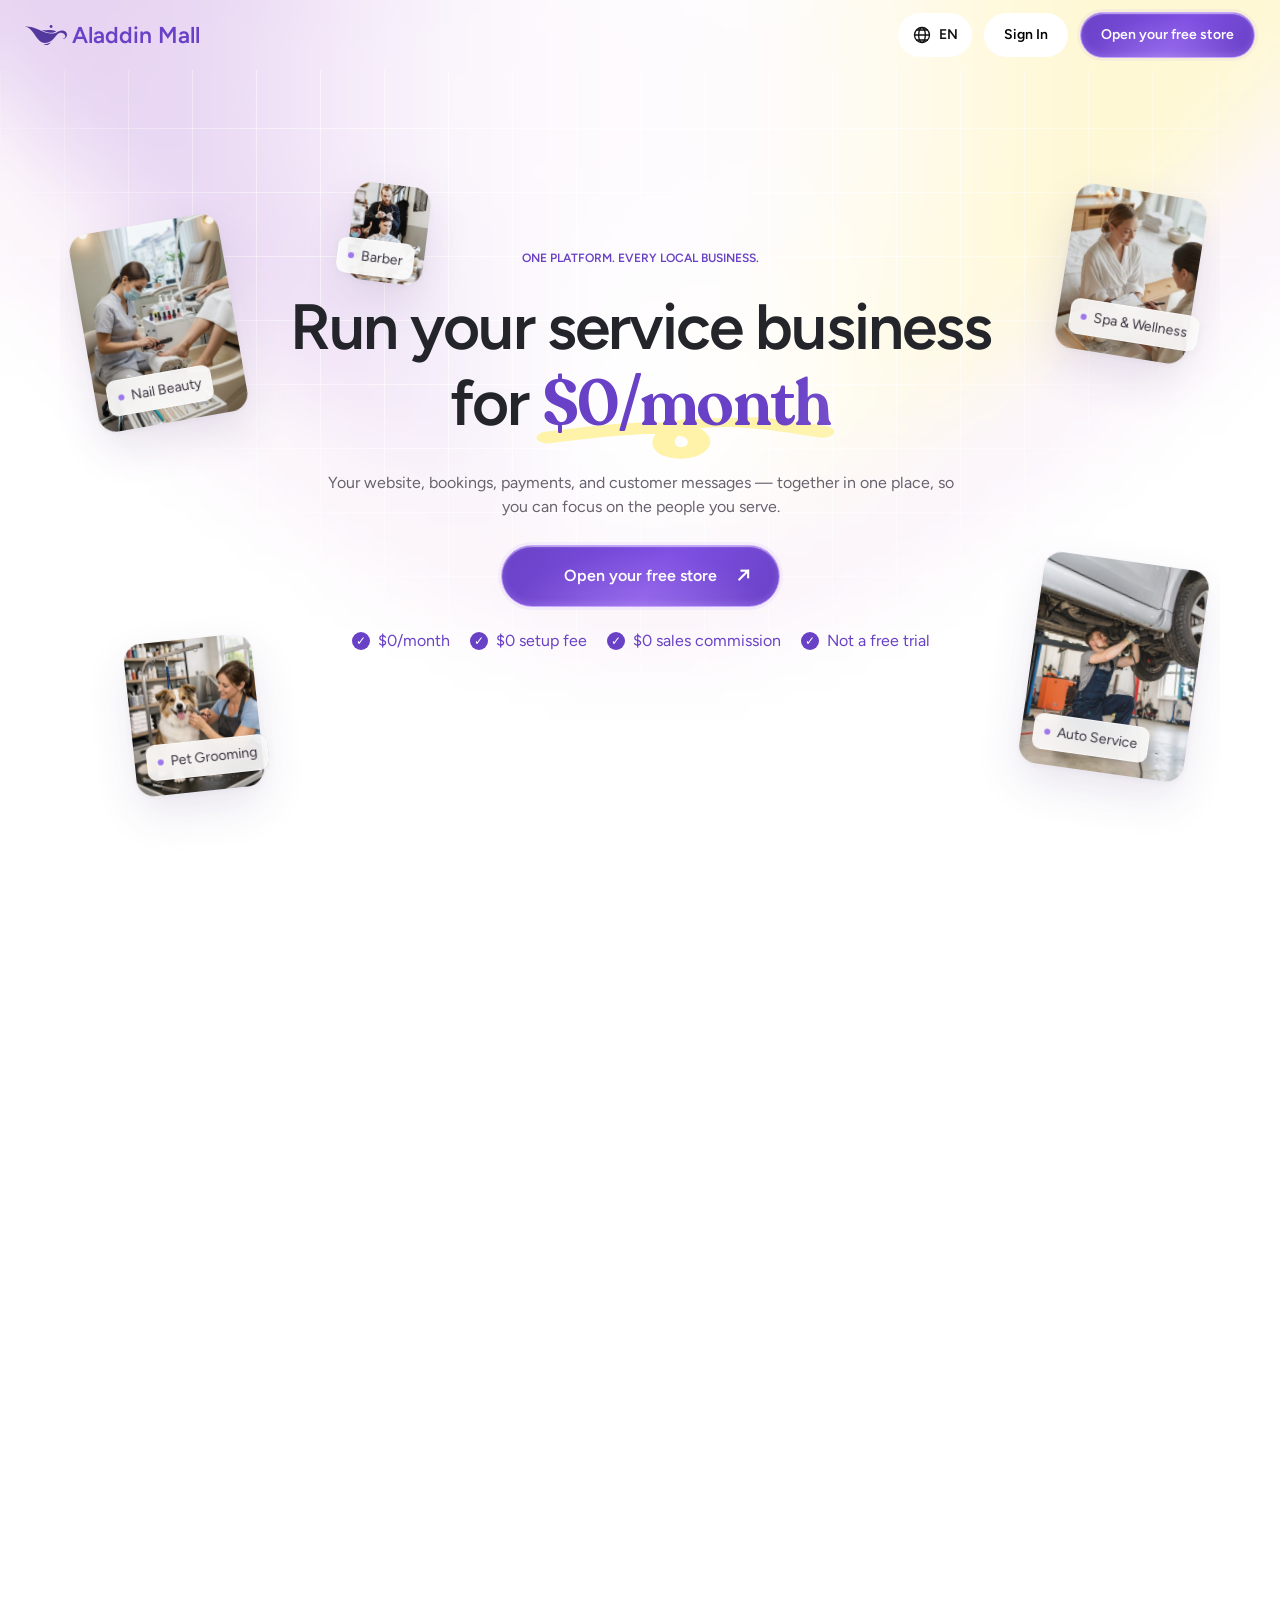
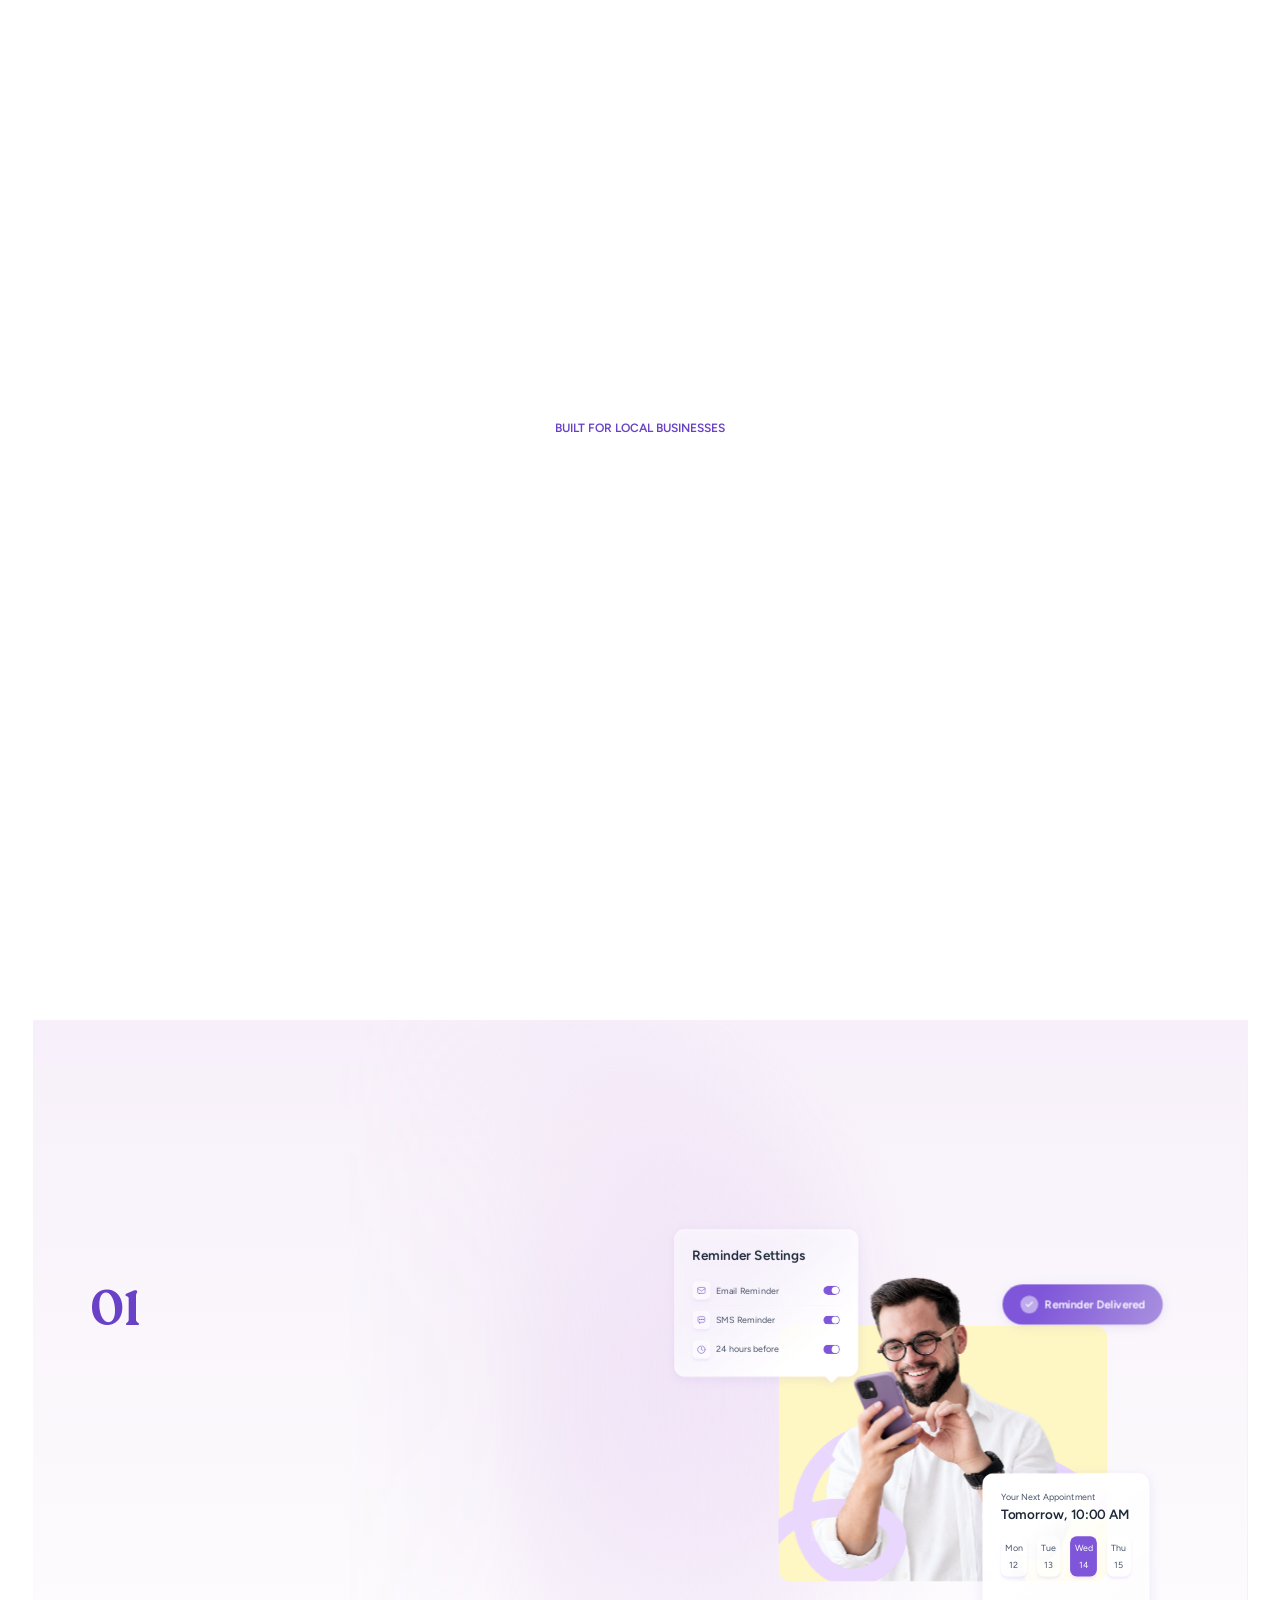
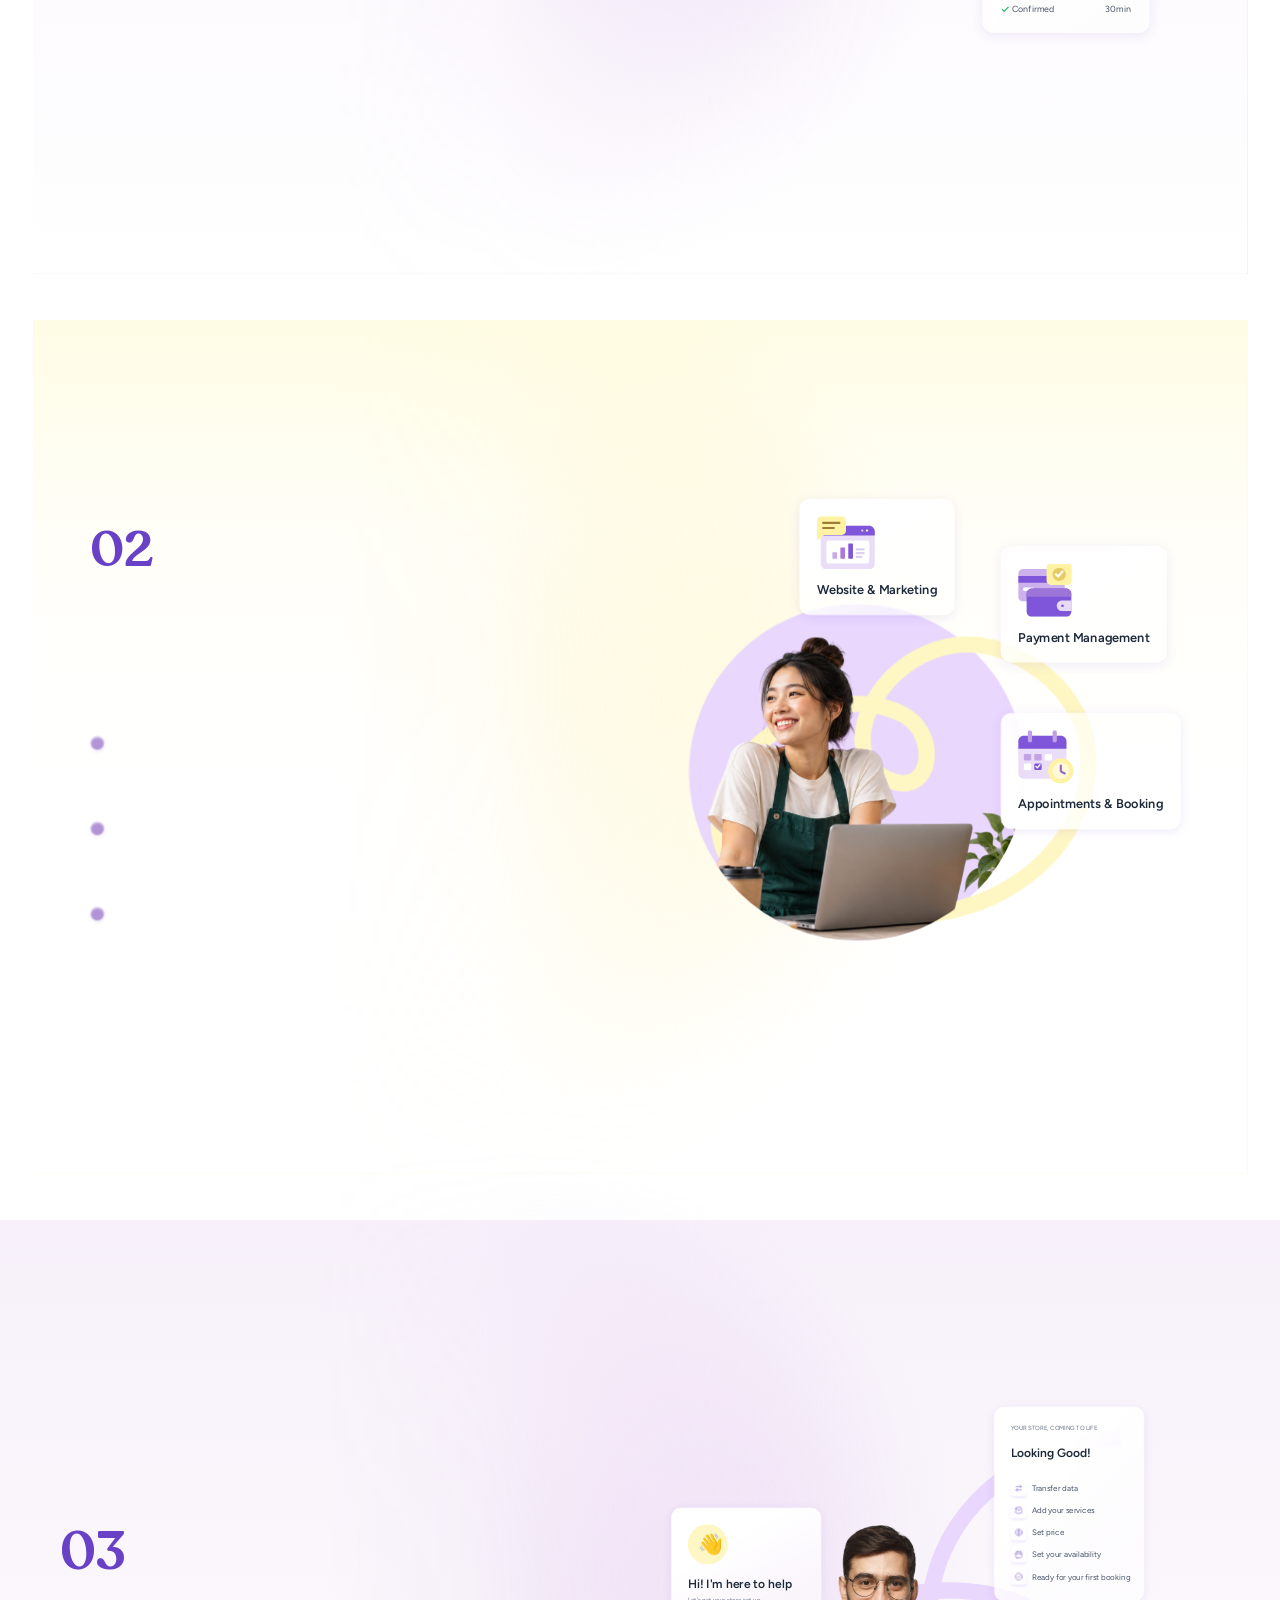
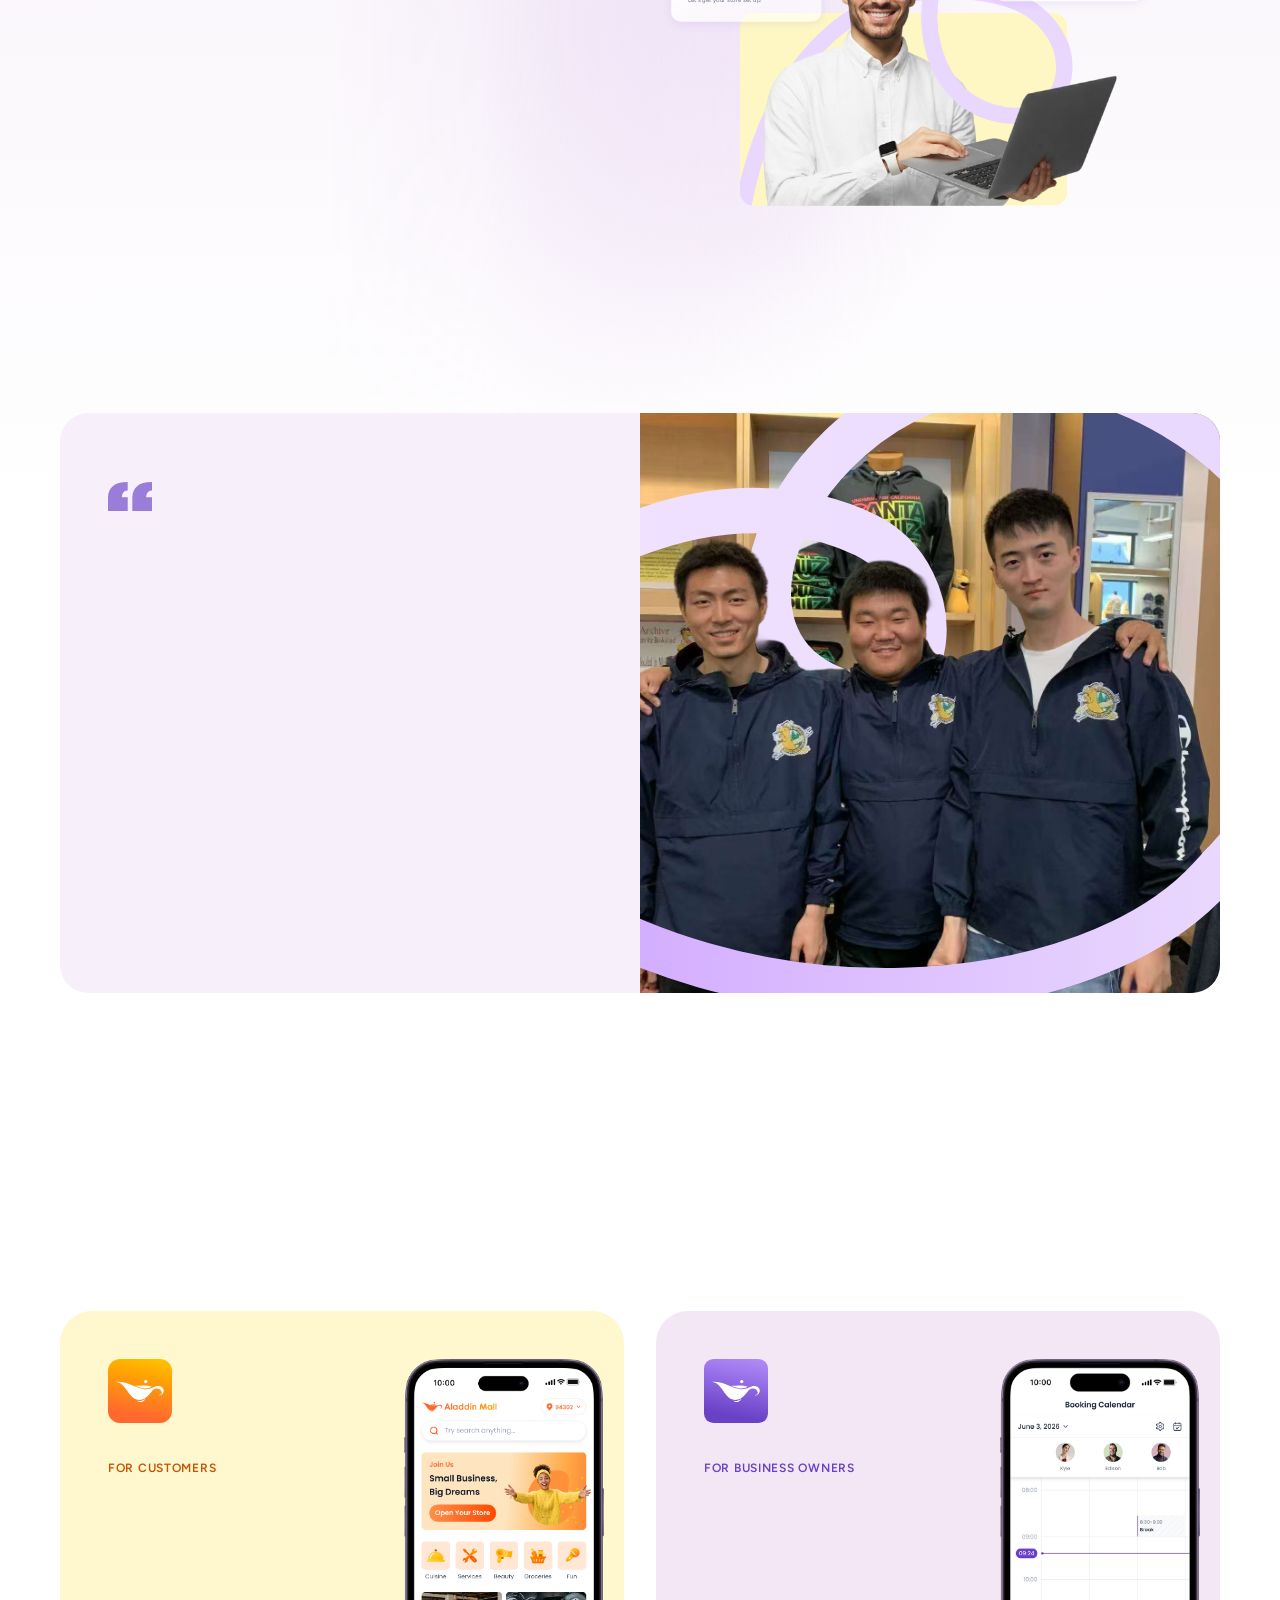
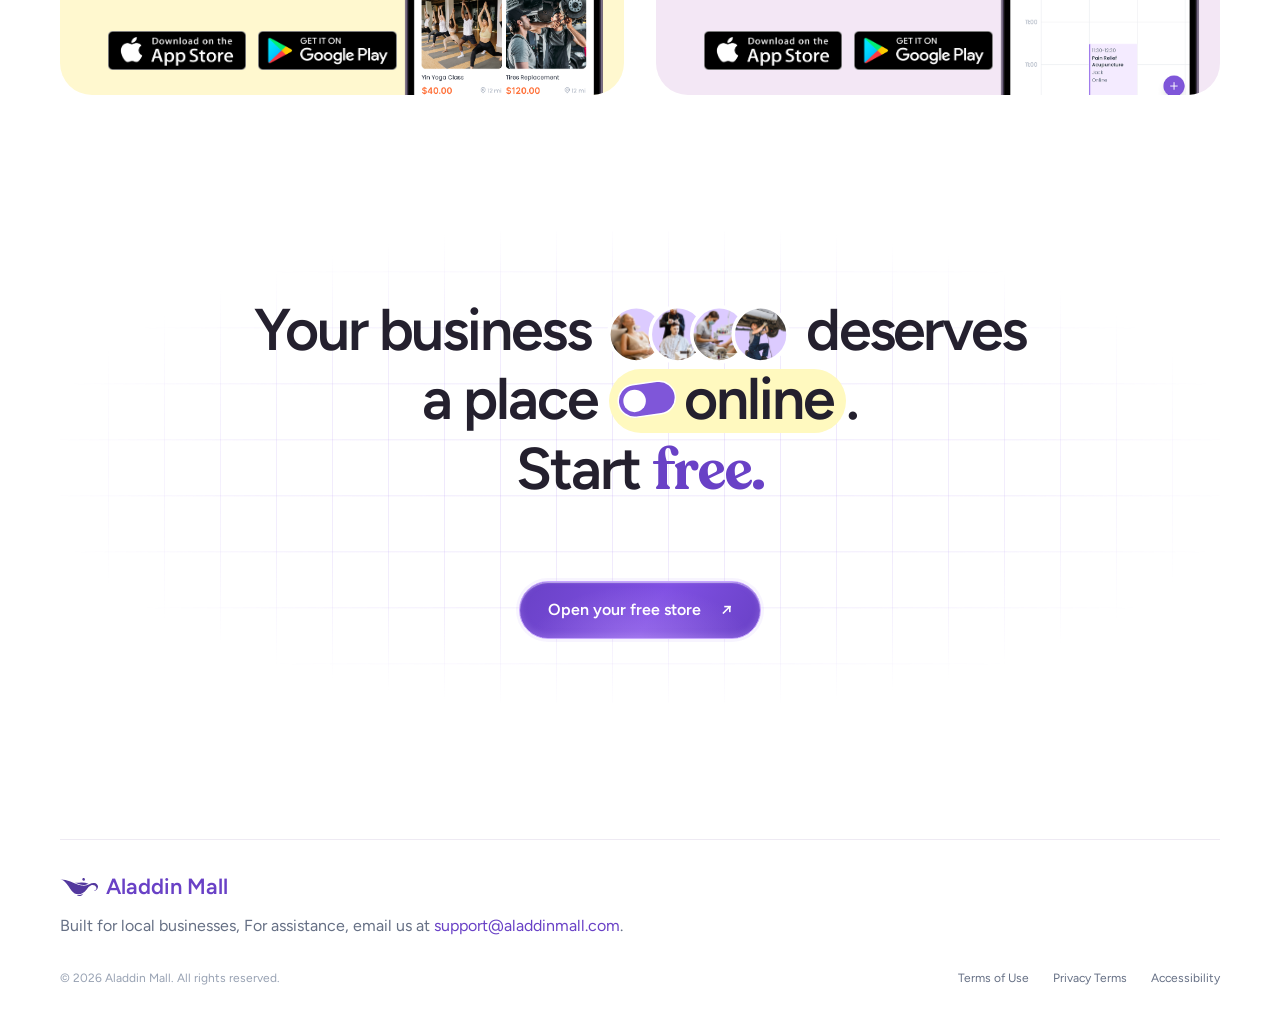
==== commit 4a58e23c: "update" ====
--- a/index.html
+++ b/index.html
@@ -26,4 +26,4 @@
 <div class="ff-loop"><img src="assets/founder-figma/34416.svg" alt=""></div>
 <img class="ff-foreground" src="assets/founder-figma/23bb6.png" alt="">
 <div class="ff-front-loop"><img src="assets/founder-figma/539b9.svg" alt=""></div>
-</div></div></div></section><section class="apps"><h2>Your business, wherever you are</h2><div class="app-grid"><article><img src="assets/648e6.svg" alt="Aladdin app" class="app-icon"><span class="app-audience">For customers</span><h3>Find your next<br>local favorite</h3><p>Discover local services and book your next appointment.</p><a href="https://apps.apple.com/cn/app/aladdin-mall/id6740915391" class="store"><img src="assets/appstore-badge.png" alt="Download on the App Store"></a> <a class="store" href="https://play.google.com/store/apps/details?id=com.aladdinmall.mobile"><img src="assets/googleplay-badge.png" alt="Get it on Google Play"></a><div class="phone"><img src="assets/customer-iphone.png" alt="Aladdin Mall mobile app" class="complete-phone"></div></article><article><img src="assets/37de2.svg" alt="Aladdin app" class="app-icon"><span class="app-audience">For business owners</span><h3>Keep your day<br>in hand</h3><p>Manage your bookings and schedule from your phone.</p><a href="https://apps.apple.com/cn/app/aladdin-mall-seller/id6753682277" class="store"><img src="assets/appstore-badge.png" alt="Download on the App Store"></a> <a class="store" href="https://play.google.com/store/apps/details?id=com.aladdinmall.mobile.seller"><img src="assets/googleplay-badge.png" alt="Get it on Google Play"></a><div class="phone"><img src="assets/merchant-iphone.png" alt="Aladdin Mall booking calendar" class="complete-phone"></div></article></div></section><section class="cta cta-inline"><h2>Your business <span class="cta-inline-art cta-business-art" aria-hidden="true"><img src="assets/cta-business-optimized.svg" alt=""></span> deserves<br>a place <span class="cta-online-pill"><img src="assets/cta-online-toggle.svg" alt="" aria-hidden="true"><span>online</span></span>.<br>Start <em>free.</em></h2><p>Your website, bookings, reminders, and payments. All in one place.</p><button class="primary" data-open="signup">Open your free store <span aria-hidden="true">↗</span></button></section></main><footer class="site-footer"><div class="footer-brand"><a class="logo" href="#" aria-label="Aladdin Mall home"><img src="assets/c7a1d.svg" alt="">Aladdin Mall</a><p>© 2026 Aladdin Mall. All rights reserved.</p></div><p class="footer-contact"><span>Built for local businesses, For assistance, email us at </span><a href="mailto:support@aladdinmall.com">support@aladdinmall.com</a>.</p><nav class="footer-legal" aria-label="Legal"><a href="https://sell.aladdinmall.com/terms">Terms of Use</a><a href="https://sell.aladdinmall.com/privacy">Privacy Terms</a><a href="https://sell.aladdinmall.com/accessibility">Accessibility</a></nav></footer><dialog><form><button type="button" class="close" aria-label="Close">×</button><h2 id="dialog-title">Open your free store</h2><p>Leave your details to prepare your store setup.</p><label>Business name<input name="business" required autocomplete="organization"></label><label>Email<input type="email" name="email" required autocomplete="email"></label><button class="primary">Continue</button><p id="feedback" role="status"></p></form></dialog><script src="assets/vendor/gsap.min.js"></script><script src="assets/vendor/ScrollTrigger.min.js"></script><script src="assets/vendor/embla-carousel.umd.js"></script><script src="app.js"></script><script src="i18n.js"></script><script src="assets/vendor/SplitText.min.js"></script><script src="motion.js"></script></body></html>
+</div></div></div></section><section class="apps"><h2>Your business, wherever you are</h2><div class="app-grid"><article><img src="assets/648e6.svg" alt="Aladdin app" class="app-icon"><span class="app-audience">For customers</span><h3>Find your next<br>local favorite</h3><p>Discover local services and book your next appointment.</p><a href="https://apps.apple.com/cn/app/aladdin-mall/id6740915391" class="store"><img src="assets/appstore-badge.png" alt="Download on the App Store"></a> <a class="store" href="https://play.google.com/store/apps/details?id=com.aladdinmall.mobile"><img src="assets/googleplay-badge.png" alt="Get it on Google Play"></a><div class="phone"><img src="assets/customer-iphone.png" alt="Aladdin Mall mobile app" class="complete-phone"></div></article><article><img src="assets/37de2.svg" alt="Aladdin app" class="app-icon"><span class="app-audience">For business owners</span><h3>Keep your day<br>in hand</h3><p>Manage your bookings and schedule from your phone.</p><a href="https://apps.apple.com/cn/app/aladdin-mall-seller/id6753682277" class="store"><img src="assets/appstore-badge.png" alt="Download on the App Store"></a> <a class="store" href="https://play.google.com/store/apps/details?id=com.aladdinmall.mobile.seller"><img src="assets/googleplay-badge.png" alt="Get it on Google Play"></a><div class="phone"><img src="assets/merchant-iphone.png" alt="Aladdin Mall booking calendar" class="complete-phone"></div></article></div></section><section class="cta cta-inline"><h2>Your business <span class="cta-inline-art cta-business-art" aria-hidden="true"><picture><source media="(max-width:650px)" srcset="assets/cta-business-mobile.png"><img src="assets/cta-business-optimized.svg" alt=""></picture></span> deserves<br>a place <span class="cta-online-pill"><img src="assets/cta-online-toggle.svg" alt="" aria-hidden="true"><span>online</span></span>.<br>Start <em>free.</em></h2><p>Your website, bookings, reminders, and payments. All in one place.</p><button class="primary" data-open="signup">Open your free store <span aria-hidden="true">↗</span></button></section></main><footer class="site-footer"><div class="footer-brand"><a class="logo" href="#" aria-label="Aladdin Mall home"><img src="assets/c7a1d.svg" alt="">Aladdin Mall</a><p>© 2026 Aladdin Mall. All rights reserved.</p></div><p class="footer-contact"><span>Built for local businesses, For assistance, email us at </span><a href="mailto:support@aladdinmall.com">support@aladdinmall.com</a>.</p><nav class="footer-legal" aria-label="Legal"><a href="https://sell.aladdinmall.com/terms">Terms of Use</a><a href="https://sell.aladdinmall.com/privacy">Privacy Terms</a><a href="https://sell.aladdinmall.com/accessibility">Accessibility</a></nav></footer><dialog><form><button type="button" class="close" aria-label="Close">×</button><h2 id="dialog-title">Open your free store</h2><p>Leave your details to prepare your store setup.</p><label>Business name<input name="business" required autocomplete="organization"></label><label>Email<input type="email" name="email" required autocomplete="email"></label><button class="primary">Continue</button><p id="feedback" role="status"></p></form></dialog><script src="assets/vendor/gsap.min.js"></script><script src="assets/vendor/ScrollTrigger.min.js"></script><script src="assets/vendor/embla-carousel.umd.js"></script><script src="app.js"></script><script src="i18n.js"></script><script src="assets/vendor/SplitText.min.js"></script><script src="motion.js"></script></body></html>
--- a/story-layout.css
+++ b/story-layout.css
@@ -2637,3 +2637,5 @@
   .industry-embla-slide > .mobile-industry-card { height:252px; }
   .mobile-industry-gallery > .mobile-industry-track { height:342px; }
 }
+
+.cta-business-art > picture { display:block; width:100%; }
